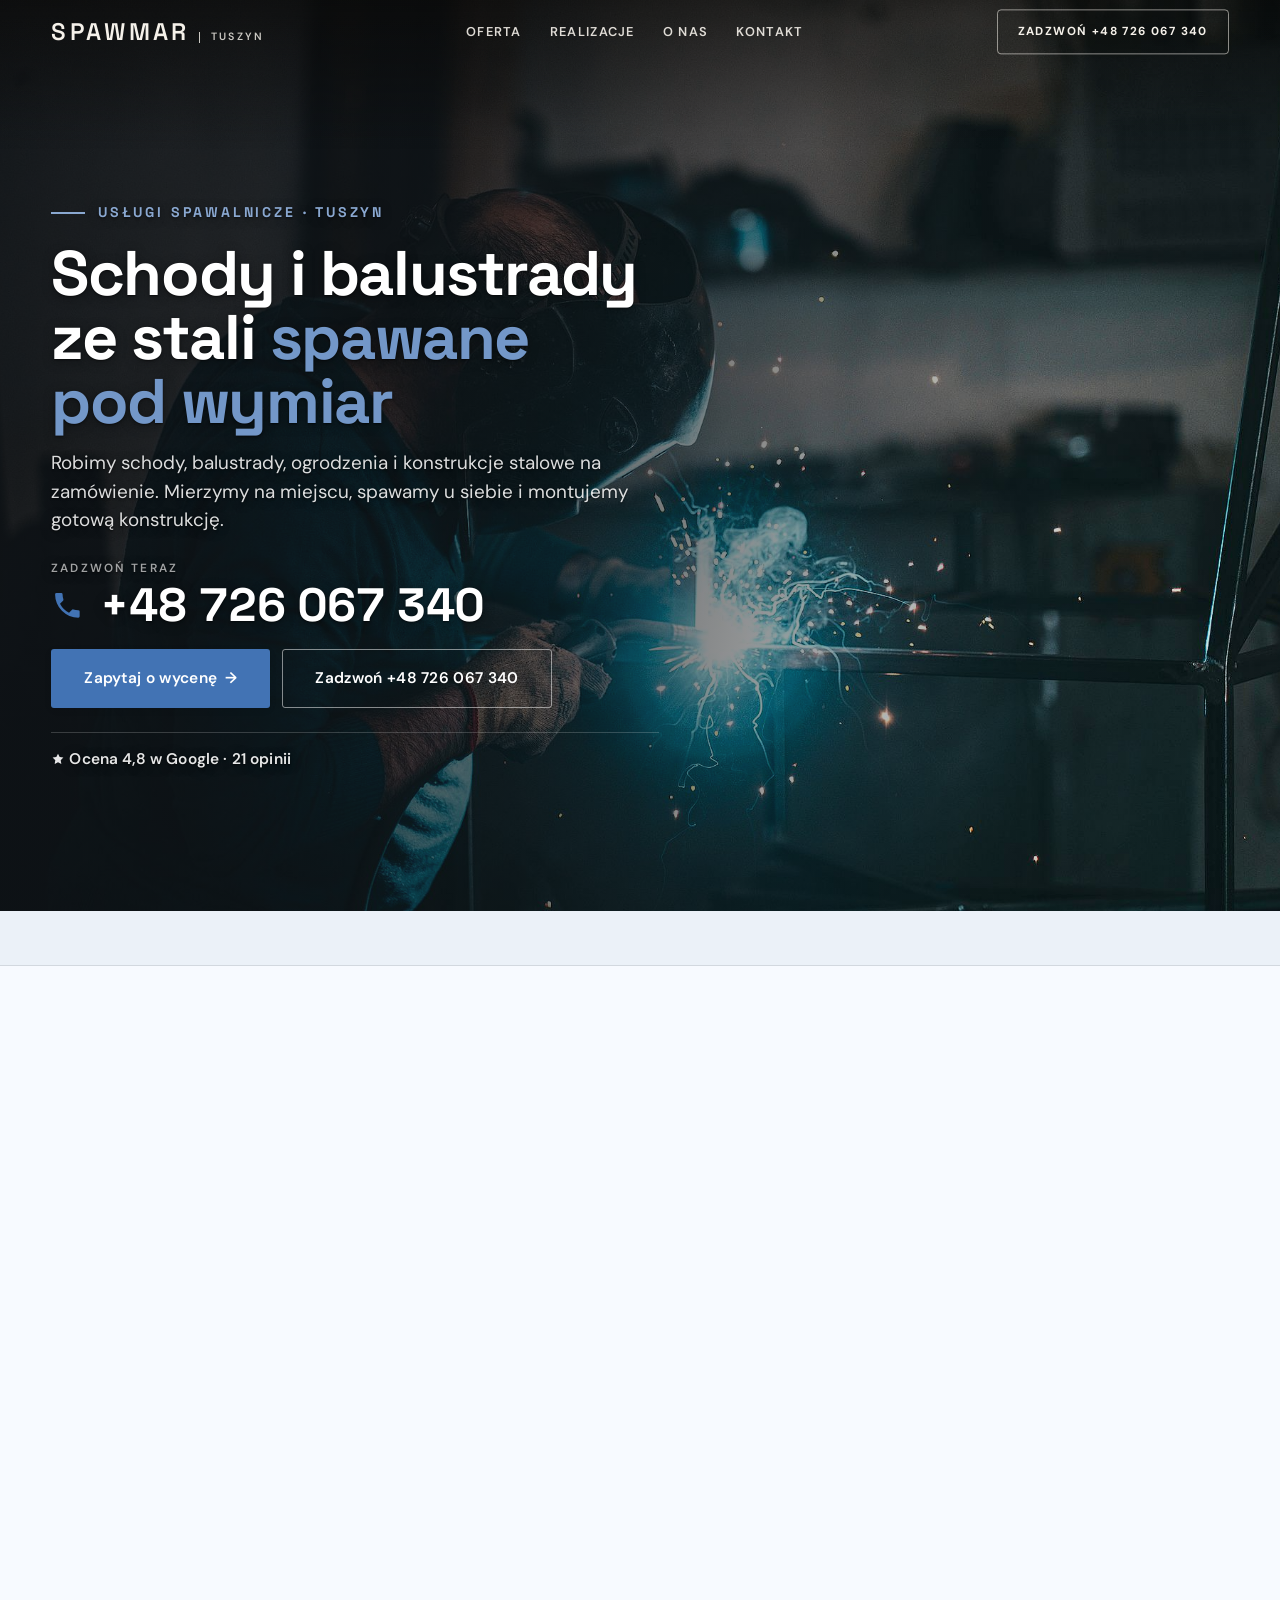
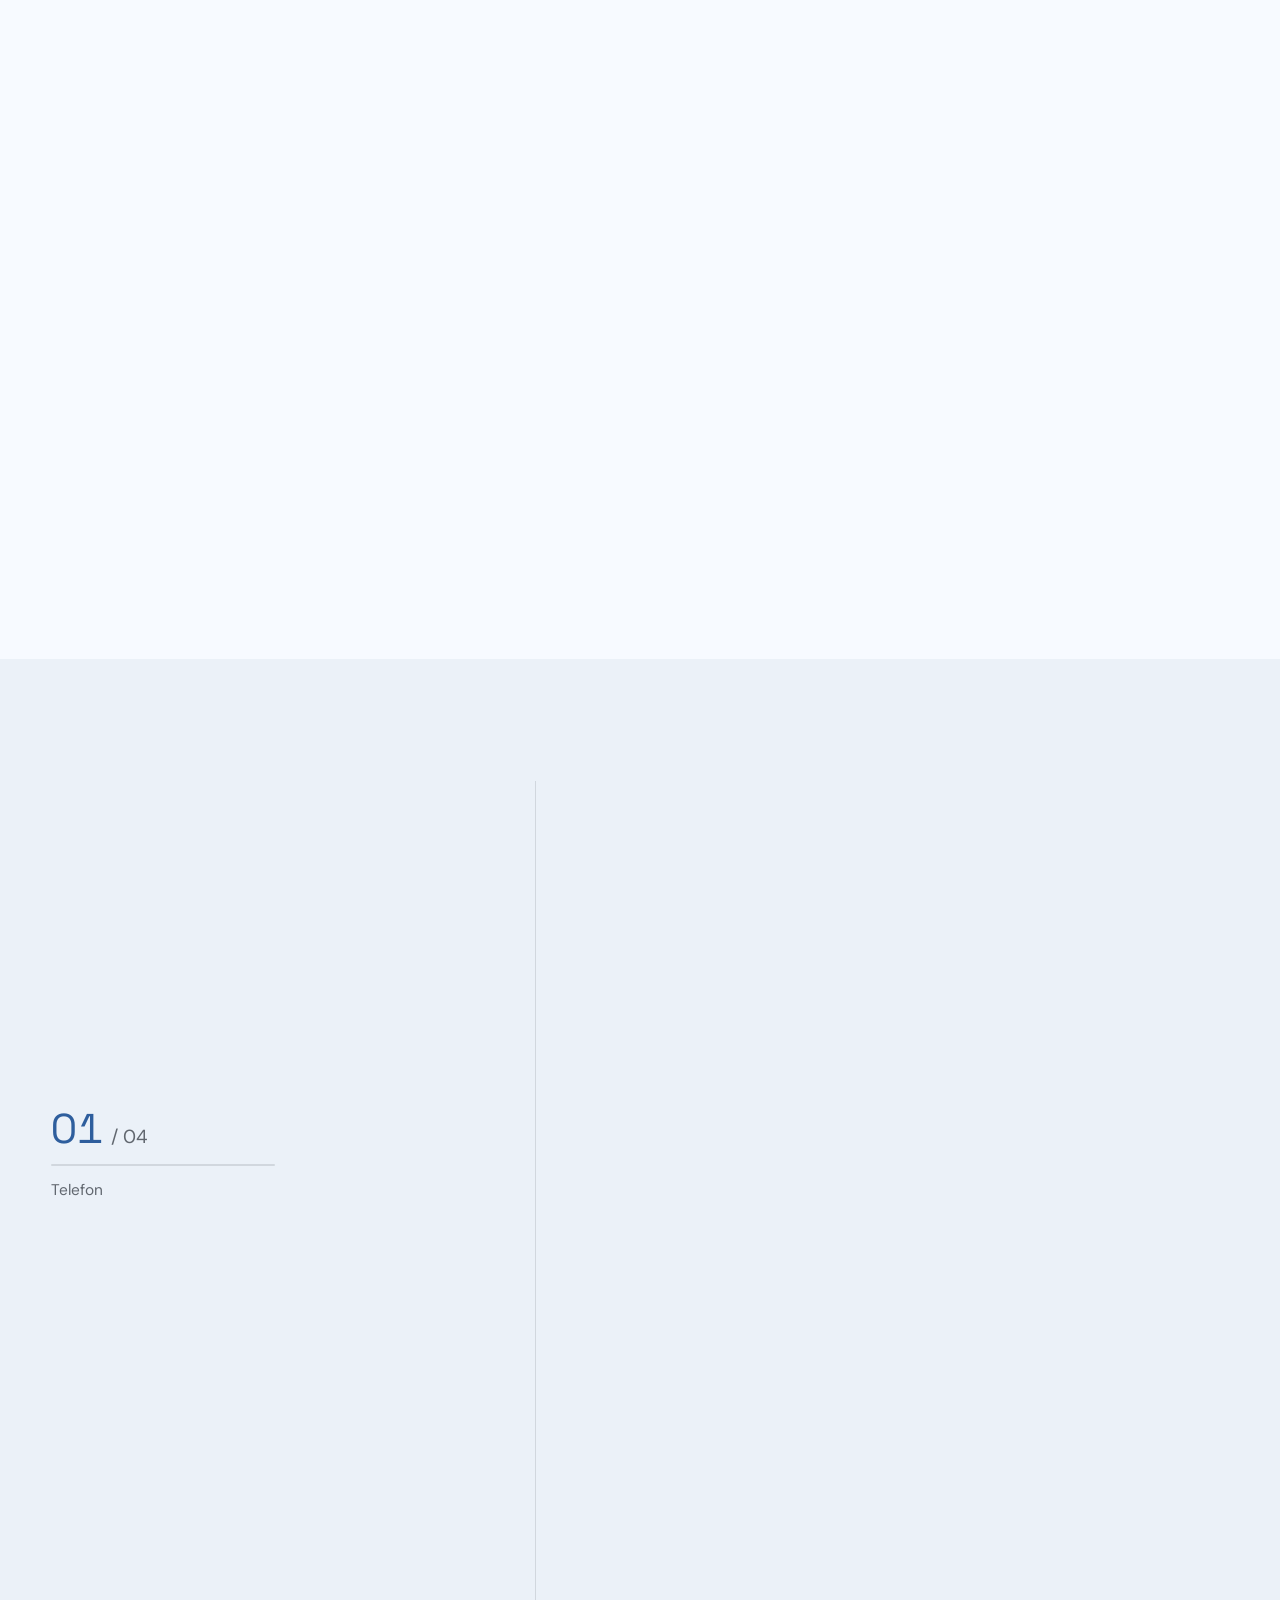
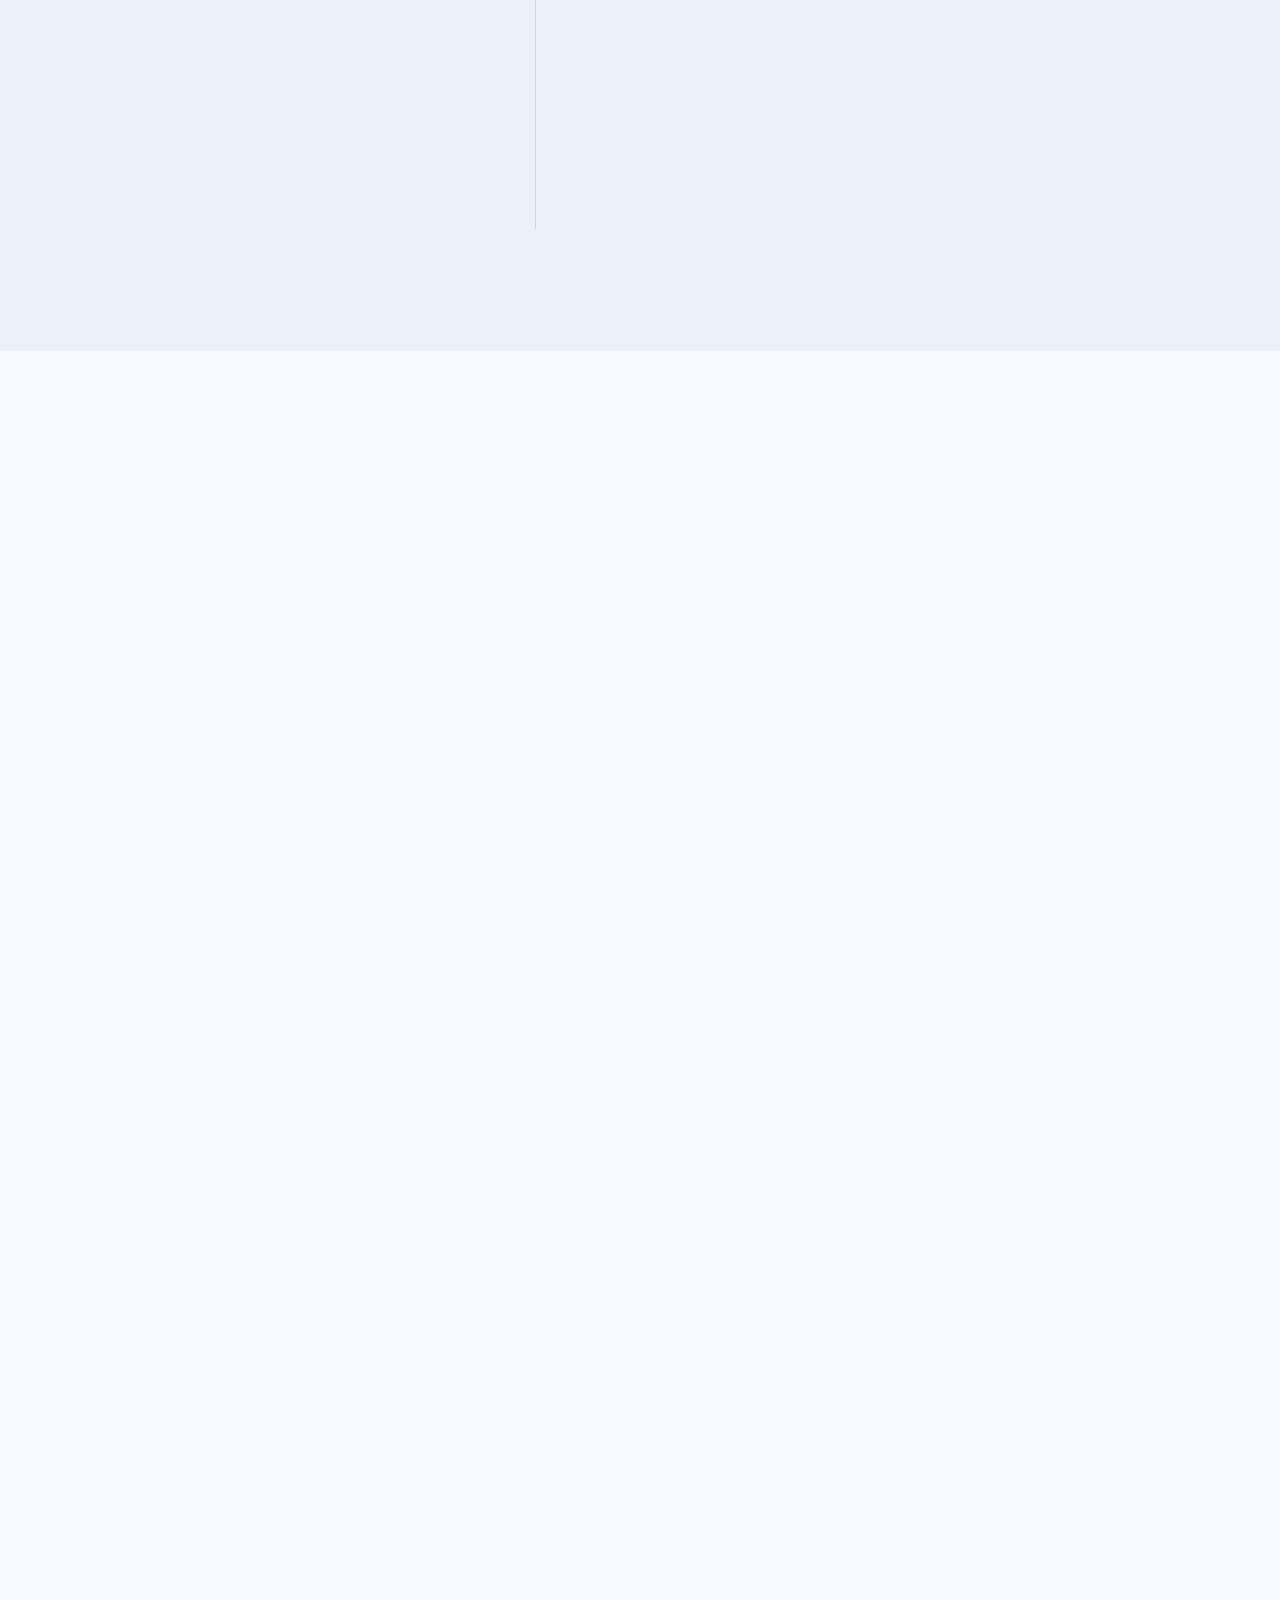
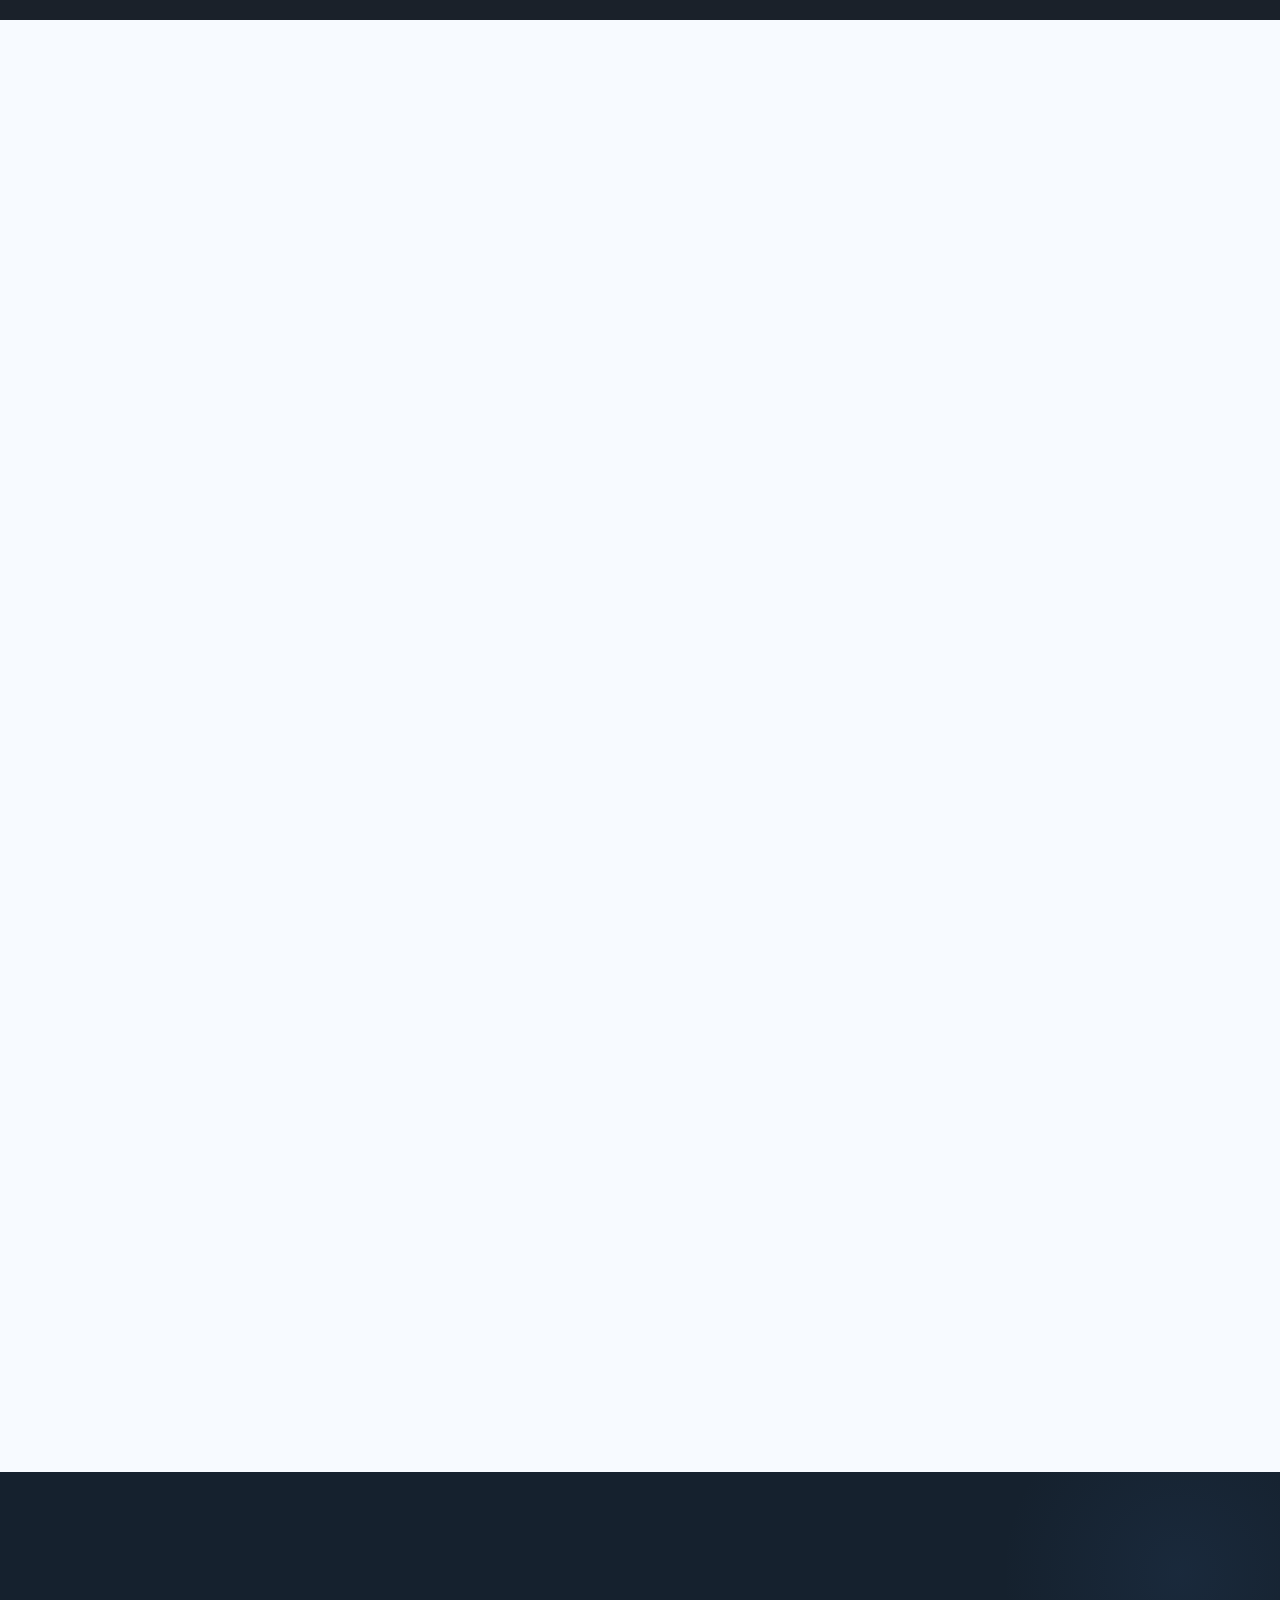
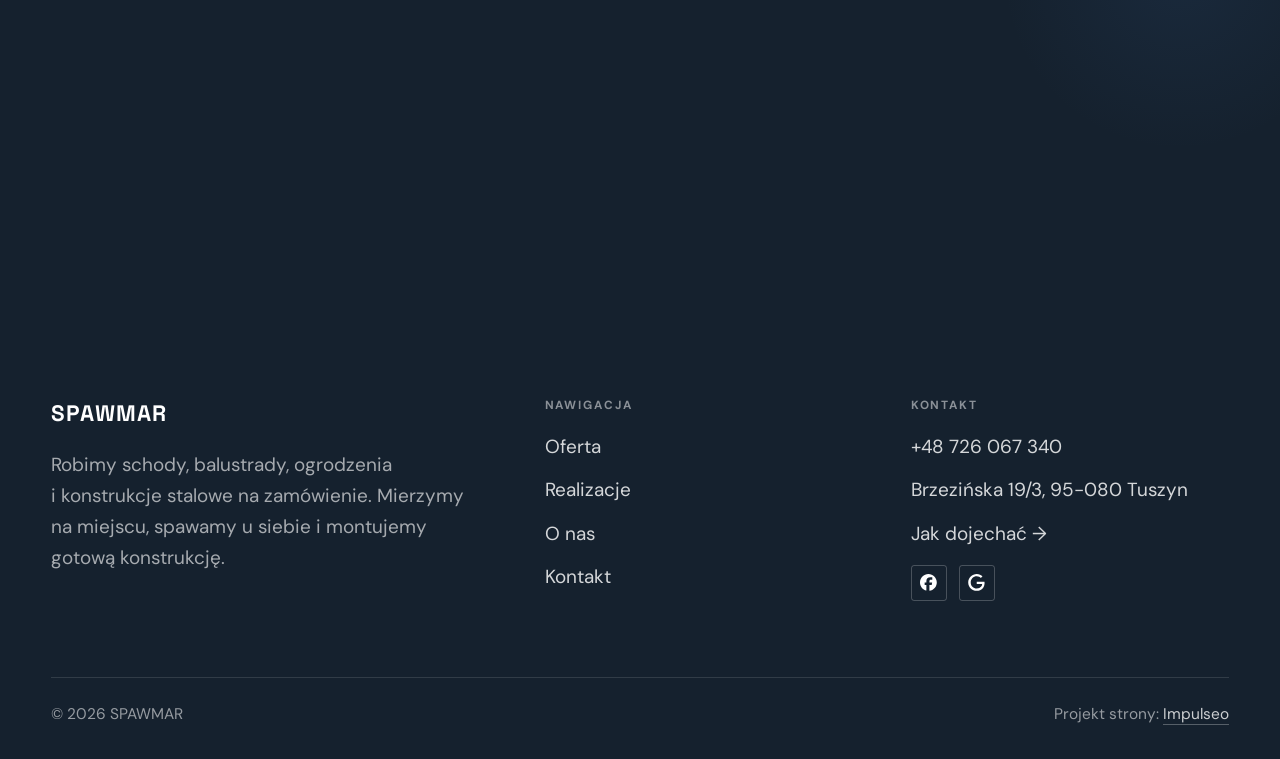
==== index.html @ 9fb678af "Strona demo: spawmar" ====
<!DOCTYPE html>
<html lang="pl">
<head>
<meta charset="UTF-8">
<meta name="viewport" content="width=device-width, initial-scale=1.0">
<title>SPAWMAR - schody, balustrady i konstrukcje stalowe · Tuszyn</title>
<meta name="description" content="SPAWMAR z Tuszyna - schody stalowe, balustrady, ogrodzenia i konstrukcje stalowe na zamówienie. Spawanie i montaż na miejscu. Tuszyn, Łódź i okolice. Tel. 726 067 340.">
<link rel="canonical" href="https://kris20032.github.io/spawmar/">
<meta name="robots" content="noindex, nofollow">
<meta property="og:type" content="website">
<meta property="og:locale" content="pl_PL">
<meta property="og:site_name" content="SPAWMAR">
<meta property="og:title" content="SPAWMAR - schody, balustrady i konstrukcje stalowe · Tuszyn">
<meta property="og:description" content="SPAWMAR z Tuszyna - schody stalowe, balustrady, ogrodzenia i konstrukcje stalowe na zamówienie. Spawanie i montaż na miejscu. Tuszyn, Łódź i okolice. Tel. 726 067 340.">
<meta property="og:url" content="https://kris20032.github.io/spawmar/">
<meta property="og:image" content="https://kris20032.github.io/spawmar/img/og.jpg">
<meta property="og:image:width" content="1200">
<meta property="og:image:height" content="630">
<meta name="twitter:card" content="summary_large_image">
<script type="application/ld+json">{"@context": "https://schema.org", "@type": "LocalBusiness", "name": "SPAWMAR", "url": "https://kris20032.github.io/spawmar/", "telephone": "+48726067340", "image": "https://kris20032.github.io/spawmar/img/og.jpg", "areaServed": "Tuszyn", "sameAs": ["https://www.facebook.com/people/Spaw-Mar-Us%C5%82ugi-Spawalnicze/100063232239113/", "https://www.google.com/maps/place/SPAWMAR/@51.604992,19.5469026,17z/data=!4m6!3m5!1s0x471a2f89c10e8bd5:0x4c7c3c91ca6a2bdf!8m2!3d51.604992!4d19.5469026"]}</script>
<link rel="preconnect" href="https://fonts.googleapis.com">
<link rel="preconnect" href="https://fonts.gstatic.com" crossorigin>
<link href="https://fonts.googleapis.com/css2?family=Space+Grotesk:wght@500;600;700&family=DM+Sans:opsz,wght@9..40,400;9..40,500;9..40,600&display=swap" rel="stylesheet">
<link rel="stylesheet" href="assets/styles.css?v=666e4ab4">
</head>
<body>

<header class="nav">
  <div class="wrap nav-inner">
    <a class="brand" href="index.html"><span class="name">SPAWMAR</span><span class="sub">Tuszyn</span></a>
    <nav class="nav-links">
      <a href="oferta.html">Oferta</a>
      <a href="realizacje.html">Realizacje</a>
      <a href="o-nas.html">O nas</a>
      <a href="kontakt.html">Kontakt</a>
      <a href="tel:+48726067340" class="btn btn-accent">Zadzwoń +48 726 067 340</a>
    </nav>
    <button class="nav-toggle" aria-label="Menu"><span></span><span></span><span></span></button>
  </div>
</header>

<main>
<section class="hero-fach">
  <img class="hf-photo" src="img/hero.jpg" fetchpriority="high" alt="SPAWMAR" width="1920" height="1280">
  <div class="hf-panel">
    <div class="hf-inner">
      <span class="hf-kicker">Usługi spawalnicze · Tuszyn</span>
      <h1 class="hf-title">Schody i balustrady ze stali <em>spawane pod wymiar</em></h1>
      <p class="hf-lead">Robimy schody, balustrady, ogrodzenia i konstrukcje stalowe na zamówienie. Mierzymy na miejscu, spawamy u siebie i montujemy gotową konstrukcję.</p>
      <a class="hf-phone" href="tel:+48726067340"><span class="hf-phone-lab">Zadzwoń teraz</span><span class="hf-phone-num"><svg class="ico-tel" width="16" height="16" viewBox="0 0 24 24" fill="none" aria-hidden="true"><path d="M6.6 10.8a15.5 15.5 0 0 0 6.6 6.6l2.2-2.2a1 1 0 0 1 1-.24 11.4 11.4 0 0 0 3.6.58 1 1 0 0 1 1 1V20a1 1 0 0 1-1 1A17 17 0 0 1 3 4a1 1 0 0 1 1-1h3.5a1 1 0 0 1 1 1c0 1.25.2 2.46.58 3.6a1 1 0 0 1-.25 1l-2.23 2.2Z" fill="currentColor"/></svg> +48 726 067 340</span></a>
      <div class="hf-actions">
        <a href="kontakt.html" class="btn btn-accent">Zapytaj o wycenę <span class="arr">→</span></a>
        <a href="tel:+48726067340" class="btn btn-ghost hf-ghost">Zadzwoń +48 726 067 340</a>
      </div>
      <div class="hf-trust"><svg class="ico-star" width="14" height="14" viewBox="0 0 24 24" style="vertical-align:-2px" aria-hidden="true"><path d="M12 2.8l2.85 5.8 6.4.93-4.63 4.5 1.1 6.37L12 17.4l-5.72 3 1.1-6.37-4.63-4.5 6.4-.93L12 2.8Z" fill="currentColor"/></svg> Ocena 4,8 w Google · 21 opinii</div>
    </div>
  </div>
</section>
<section class="fach-promise">
  <div class="wrap">
    <ul class="fp-row reveal"><li>Pomiar na miejscu</li><li>Spawanie pod wymiar</li><li>Montaż konstrukcji</li></ul>
  </div>
</section>
<section class="objawy">
  <div class="wrap">
    <div class="head reveal">
      <span class="eyebrow">Z czym do nas dzwonicie</span>
      <h2>Najczęściej pytacie o</h2>
      <p>Opisz, czego potrzebujesz, i podaj poglądowe wymiary. Na tej podstawie powiemy, jak to zrobić i ile może kosztować.</p>
    </div>
    <div class="obj-grid">
      <a class="obj-tile reveal" href="kontakt.html"><span class="ot-row"><span class="ot-name">Schody na stalowej konstrukcji</span><span class="ot-arr" aria-hidden="true">→</span></span></a>
      <a class="obj-tile reveal" href="kontakt.html"><span class="ot-row"><span class="ot-name">Balustrada na schody lub antresolę</span><span class="ot-arr" aria-hidden="true">→</span></span></a>
      <a class="obj-tile reveal" href="kontakt.html"><span class="ot-row"><span class="ot-name">Balustrada na balkon albo taras</span><span class="ot-arr" aria-hidden="true">→</span></span></a>
      <a class="obj-tile reveal" href="kontakt.html"><span class="ot-row"><span class="ot-name">Ogrodzenie, brama lub furtka</span><span class="ot-arr" aria-hidden="true">→</span></span></a>
      <a class="obj-tile reveal" href="kontakt.html"><span class="ot-row"><span class="ot-name">Konstrukcja stalowa na zamówienie</span><span class="ot-arr" aria-hidden="true">→</span></span></a>
    </div>
  </div>
</section>
<section class="gateways-band">
  <div class="wrap">
    <div class="gateways">
      <a href="oferta.html" class="gateway reveal"><img src="img/g1.jpg" alt="Schody stalowe" loading="lazy" width="1562" height="1028" decoding="async"><span class="g-ttl">Schody stalowe</span></a>
      <a href="oferta.html" class="gateway reveal"><img src="img/g2.jpg" alt="Balustrady" loading="lazy" width="1868" height="1222" decoding="async"><span class="g-ttl">Balustrady</span></a>
      <a href="oferta.html" class="gateway reveal"><img src="img/g3.jpg" alt="Ogrodzenia i bramy" loading="lazy" width="1600" height="1066" decoding="async"><span class="g-ttl">Ogrodzenia i bramy</span></a>
    </div>
  </div>
</section>
<section class="proces proces-os fachowcy">
  <div class="wrap proc-grid">
    <div class="proc-side">
      <div class="head reveal">
        <span class="eyebrow">Jak pracujemy</span>
        <h2>Wiesz, na czym stoisz - na każdym etapie</h2>
        <p>Od pierwszego telefonu do montażu - krok po kroku.</p>
      </div>
      <div class="proc-count" aria-hidden="true"><span class="pc-cur">01</span><span class="pc-all">/ 04</span></div>
      <div class="proc-bar" aria-hidden="true"><i></i></div>
      <p class="proc-now" aria-hidden="true">Telefon</p>
    </div>
    <ol class="proces-line">
      <li class="reveal"><span class="pno">01</span><h3>Telefon</h3><p>Dzwonisz i mówisz, czego potrzebujesz: schody, balustrada, ogrodzenie albo konstrukcja.</p></li>
      <li class="reveal"><span class="pno">02</span><h3>Pomiar</h3><p>Przyjeżdżamy i mierzymy na miejscu, żeby wszystko pasowało co do centymetra.</p></li>
      <li class="reveal"><span class="pno">03</span><h3>Wykonanie</h3><p>Tniemy i spawamy konstrukcję u siebie.</p></li>
      <li class="reveal"><span class="pno">04</span><h3>Montaż</h3><p>Przywozimy gotowy element i montujemy go u Ciebie.</p></li>
    </ol>
  </div>
</section>
<section>
  <div class="wrap">
    <div class="head reveal">
      <span class="eyebrow">Realizacje</span>
      <h2>Schody, balustrady, konstrukcje</h2>
      <p>Tak wyglądają rzeczy, które robimy: od schodów i balustrad po ogrodzenia i konstrukcje stalowe.</p>
    </div>
    <div class="gallery">
      <div class="tile t-two3 reveal"><img src="img/g4.jpg" alt="SPAWMAR" loading="lazy" width="1600" height="1068" decoding="async"></div>
      <div class="tile t-third reveal"><img src="img/g5.jpg" alt="SPAWMAR" loading="lazy" width="1920" height="1920" decoding="async"></div>
      <div class="tile t-third reveal"><img src="img/g6.jpg" alt="SPAWMAR" loading="lazy" width="1600" height="1068" decoding="async"></div>
      <div class="tile t-third reveal"><img src="img/g7.jpg" alt="SPAWMAR" loading="lazy" width="1600" height="1066" decoding="async"></div>
      <div class="tile t-third reveal"><img src="img/g8.jpg" alt="SPAWMAR" loading="lazy" width="1920" height="2880" decoding="async"></div>
    </div>
    <div style="margin-top:var(--space-7)" class="reveal"><a href="realizacje.html" class="btn btn-accent">Pełna galeria <span class="arr">→</span></a></div>
  </div>
</section>
<section class="fach-uslugi">
  <div class="wrap">
    <div class="head reveal">
      <span class="eyebrow">Co robimy</span>
      <h2>Stal na zamówienie, od schodów po ogrodzenie</h2>
      <p>Najczęstsze zlecenia. Przy każdym piszemy, co wchodzi w zakres.</p>
    </div>
    <ul class="fu-list">
      <li class="fu-row reveal"><div class="fu-name">Schody stalowe</div><div class="fu-desc">Schody wewnętrzne i zewnętrzne na stalowej konstrukcji, proste i zabiegowe, także pod drewniane stopnie.</div><a class="fu-cta" href="kontakt.html">Wycena <span class="arr">→</span></a></li>
      <li class="fu-row reveal"><div class="fu-name">Balustrady</div><div class="fu-desc">Balustrady na schody, antresole, balkony i tarasy. Proste, nowoczesne wzory albo własny pomysł klienta.</div><a class="fu-cta" href="kontakt.html">Wycena <span class="arr">→</span></a></li>
      <li class="fu-row reveal"><div class="fu-name">Ogrodzenia i bramy</div><div class="fu-desc">Przęsła, furtki i bramy spawane pod wymiar posesji.</div><a class="fu-cta" href="kontakt.html">Wycena <span class="arr">→</span></a></li>
      <li class="fu-row reveal"><div class="fu-name">Konstrukcje stalowe</div><div class="fu-desc">Konstrukcje na zamówienie: wiaty, zadaszenia, ramy i elementy nośne.</div><a class="fu-cta" href="kontakt.html">Wycena <span class="arr">→</span></a></li>
      <li class="fu-row reveal"><div class="fu-name">Montaż konstrukcji</div><div class="fu-desc">Gotową konstrukcję przywozimy i montujemy na miejscu.</div><a class="fu-cta" href="kontakt.html">Wycena <span class="arr">→</span></a></li>
      <li class="fu-row reveal"><div class="fu-name">Usługi spawalnicze</div><div class="fu-desc">Spawanie i drobne prace ślusarskie na zlecenie, także naprawy.</div><a class="fu-cta" href="kontakt.html">Wycena <span class="arr">→</span></a></li>
    </ul>
    <div style="margin-top:var(--space-7)" class="reveal"><a href="oferta.html" class="btn btn-ghost">Pełna oferta <span class="arr">→</span></a></div>
  </div>
</section>
<section class="stopklatka" aria-hidden="true">
  <div class="stk-bg" style="background-image:url(img/g13.jpg)"></div>
</section>
<section class="opinie op-fallback">
  <div class="wrap">
    <div class="head center reveal">
      <span class="eyebrow">Opinie</span>
      <h2>Co mówią klienci</h2>
      <p>Opinie klientów znajdziesz w naszej wizytówce Google.</p>
    </div>
  </div>
</section>
<section class="obszar">
  <div class="wrap">
    <div class="head center reveal">
      <span class="eyebrow">Obszar działania</span>
      <h2>Dojeżdżamy do Ciebie</h2>
    </div>
    <p class="obszar-txt reveal" style="text-align:center;max-width:60ch;margin:0 auto 1.4rem">Pracujemy w Tuszynie, Łodzi i okolicznych miejscowościach.</p>
    <ul class="obszar-list reveal"><li class="is-home">Tuszyn</li><li>+ okolice</li></ul>
    <div class="obszar-mapa reveal" style="margin-top:var(--space-7)">
      <iframe title="Obszar działania - Tuszyn i okolice" src="https://maps.google.com/maps?q=51.604992%2C19.5469026&amp;z=11&amp;output=embed" loading="lazy" referrerpolicy="no-referrer-when-downgrade" style="width:100%;height:clamp(280px,38vh,420px);border:0;display:block;border-radius:var(--r-md)"></iframe>
    </div>
  </div>
</section>
<section class="cta">
  <div class="wrap">
    <div class="reveal">
      <span class="eyebrow">Współpraca</span>
      <h2>Potrzebujesz schodów albo balustrady?</h2>
      <p>Zadzwoń i opisz, co trzeba zrobić. Przyjedziemy na pomiar i przygotujemy wycenę.</p>
    </div>
    <div class="cta-actions reveal">
      <a href="kontakt.html" class="btn btn-light">Zapytaj o wycenę <span class="arr">→</span></a>
      <a href="tel:+48726067340" class="btn btn-ghost btn-ghost-cta">+48 726 067 340</a>
    </div>
  </div>
</section>
</main>

<footer>
  <div class="wrap">
    <div class="foot-grid">
      <div class="foot-brand">
        <div class="name">SPAWMAR</div>
        <p>Robimy schody, balustrady, ogrodzenia i konstrukcje stalowe na zamówienie. Mierzymy na miejscu, spawamy u siebie i montujemy gotową konstrukcję.</p>
      </div>
      <div class="foot-col">
        <h4>Nawigacja</h4>
        <a href="oferta.html">Oferta</a>
        <a href="realizacje.html">Realizacje</a>
        <a href="o-nas.html">O nas</a>
        <a href="kontakt.html">Kontakt</a>
      </div>
      <div class="foot-col">
        <h4>Kontakt</h4>
        <a href="tel:+48726067340">+48 726 067 340</a>
        <p>Brzezińska 19/3, 95-080 Tuszyn</p>
        <a href="https://www.google.com/maps/place/SPAWMAR/@51.604992,19.5469026,17z/data=!4m6!3m5!1s0x471a2f89c10e8bd5:0x4c7c3c91ca6a2bdf!8m2!3d51.604992!4d19.5469026" target="_blank" rel="noopener">Jak dojechać →</a>
      <div class="foot-soc">
        <a class="soc" href="https://www.facebook.com/people/Spaw-Mar-Us%C5%82ugi-Spawalnicze/100063232239113/" target="_blank" rel="noopener" aria-label="Facebook - SPAWMAR"><svg viewBox="0 0 24 24" aria-hidden="true" focusable="false"><path d="M9.101 23.691v-7.98H6.627v-3.667h2.474v-1.58c0-4.085 1.848-5.978 5.858-5.978.401 0 .955.042 1.468.103a8.68 8.68 0 0 1 1.141.195v3.325a8.623 8.623 0 0 0-.653-.036 26.805 26.805 0 0 0-.733-.009c-.707 0-1.259.096-1.675.309a1.686 1.686 0 0 0-.679.622c-.258.42-.374.995-.374 1.752v1.297h3.919l-.386 2.103-.287 1.564h-3.246v8.245C19.396 23.238 24 18.179 24 12.044c0-6.627-5.373-12-12-12s-12 5.373-12 12c0 5.628 3.874 10.35 9.101 11.647Z" fill="currentColor"/></svg></a>
        <a class="soc" href="https://www.google.com/maps/place/SPAWMAR/@51.604992,19.5469026,17z/data=!4m6!3m5!1s0x471a2f89c10e8bd5:0x4c7c3c91ca6a2bdf!8m2!3d51.604992!4d19.5469026" target="_blank" rel="noopener" aria-label="Google - SPAWMAR"><svg viewBox="0 0 24 24" aria-hidden="true" focusable="false"><path d="M12.48 10.92v3.28h7.84c-.24 1.84-.853 3.187-1.787 4.133-1.147 1.147-2.933 2.4-6.053 2.4-4.827 0-8.6-3.893-8.6-8.72s3.773-8.72 8.6-8.72c2.6 0 4.507 1.027 5.907 2.347l2.307-2.307C18.747 1.44 16.133 0 12.48 0 5.867 0 .307 5.387.307 12s5.56 12 12.173 12c3.573 0 6.267-1.173 8.373-3.36 2.16-2.16 2.84-5.213 2.84-7.667 0-.76-.053-1.467-.173-2.053H12.48z" fill="currentColor"/></svg></a>
      </div>
      </div>
    </div>
    <div class="foot-bot">
      <span>© 2026 SPAWMAR</span>
      <span>Projekt strony: <a class="foot-credit" href="https://impulseo.pl" target="_blank" rel="noopener">Impulseo</a></span>
    </div>
  </div>
</footer>
<div class="sticky-call"><a class="sc-call" href="tel:+48726067340"><svg class="ico-tel" width="16" height="16" viewBox="0 0 24 24" fill="none" aria-hidden="true"><path d="M6.6 10.8a15.5 15.5 0 0 0 6.6 6.6l2.2-2.2a1 1 0 0 1 1-.24 11.4 11.4 0 0 0 3.6.58 1 1 0 0 1 1 1V20a1 1 0 0 1-1 1A17 17 0 0 1 3 4a1 1 0 0 1 1-1h3.5a1 1 0 0 1 1 1c0 1.25.2 2.46.58 3.6a1 1 0 0 1-.25 1l-2.23 2.2Z" fill="currentColor"/></svg> Zadzwoń</a><a class="sc-quote" href="kontakt.html">Zapytaj o wycenę</a></div>
<div class="demo-wazne" data-do="2026-11-12" data-cykl="3" hidden><svg class="dw-ico" width="13" height="13" viewBox="0 0 24 24" fill="none" aria-hidden="true"><circle cx="12" cy="12" r="8.6" stroke="currentColor" stroke-width="1.8"/><path d="M12 7.2V12l3.3 2" stroke="currentColor" stroke-width="1.8" stroke-linecap="round"/></svg><span class="dw-txt"></span></div>

<script src="assets/main.js"></script>
</body>
</html>
---- assets/styles.css ----
/* ============================================================
   STOLBASZ — premium, architektoniczny B2B fit-out
   Jasna paleta, zero brązu. System wg premium-web-craft.
   Projekt strony: Impulseo (impulseo.pl)
   ============================================================ */

:root{
  /* PALETA — jasna, architektoniczna, chłodna */
  --paper:#F4F6F8;          /* główne tło */
  --paper-2:#E7EBEF;        /* sekcje alternatywne (chłodny jasny szary) */
  --paper-3:#E7EBEF;        /* delikatne wypełnienia */
  --ink:#15212E;            /* tekst główny — chłodny grafit */
  --ink-soft:#243443;       /* nagłówki drugorzędne */
  --muted:#6B7785;          /* tekst poboczny */
  --line:rgba(21,33,46,.12);/* hairline */
  --accent:#E8A317;         /* stonowany petrol-slate — jedyny akcent */
  --accent-d:#C9870C;
  --accent-soft:rgba(232,163,23,.10);
  --dark:#15212E;           /* sekcje ciemne (stopka/CTA) */

  /* HOVER ZDJĘĆ — JEDEN standard dla całego silnika (decyzja K. 04.08.2026, artefakt z wariantami).
     AKTUALNE (K.+Szymon 09.08.2026, wybór z artefaktu 6 wariantów): zoom 1.05 przy 1.4s -
     przy tak długim czasie mocniejszy kadr NIE skacze, tylko „oddycha". Poprzedni standard
     (1.02 / .55s z 04.08) odbierany jako dynamiczny i szybki.
     Spoczynek lekko przygaszony, ale TYLKO tam, gdzie jest mysz (@media hover:hover) —
     na telefonie zdjęcia zostają w pełnej jasności. */
  --img-zoom:1.05;                   /* K.+Szymon 09.08: wariant F z artefaktu porównawczego */
  --img-rest:brightness(.95) saturate(.99);
  --img-hot:brightness(1.06) saturate(1.05);
  --img-dur:1.4s;                    /* K.+Szymon 09.08 (wariant F): powoli = elegancko */
  --img-ease:cubic-bezier(.16,.84,.44,1);  /* miękki ogon, efekt „oddychania" */

  /* ODSTĘPY — skala 4/8 */
  --space-1:4px; --space-2:8px; --space-3:12px; --space-4:16px; --space-5:24px;
  --space-6:32px; --space-7:48px; --space-8:64px; --space-9:96px; --space-10:128px;

  /* TYPOGRAFIA — fluid clamp() (skala podbita 16.07.2026: większe, czytelniejsze litery — uwaga Adama) */
  --text-sm:clamp(.9rem,.87rem + .12vw,1rem);
  --text-base:clamp(1.08rem,1.04rem + .18vw,1.2rem);
  --text-lg:clamp(1.24rem,1.15rem + .34vw,1.44rem);
  --text-h3:clamp(1.34rem,1.22rem + .55vw,1.66rem);
  --text-h2:clamp(2.1rem,1.66rem + 2.1vw,3.1rem);
  --text-h1:clamp(2.9rem,2.1rem + 4vw,5.1rem);

  /* PROMIENIE — architektoniczne, raczej ostre */
  --r-sm:3px; --r-md:6px; --r-lg:10px;

  /* RUCH */
  --ease:cubic-bezier(.25,.46,.45,.94); --dur:.24s;

  /* CIENIE — miękkie, warstwowe */
  --sh-sm:0 1px 2px rgba(16,24,32,.04), 0 2px 8px rgba(16,24,32,.05);
  --sh-md:0 2px 6px rgba(16,24,32,.05), 0 12px 28px -8px rgba(16,24,32,.12);
  --sh-lg:0 6px 14px rgba(16,24,32,.07), 0 26px 56px -18px rgba(16,24,32,.22);

  --hairline:1px solid var(--line);

  --font-display:'Space Grotesk','Inter',sans-serif;
  --font-body:'DM Sans','Inter',sans-serif;
}

*{box-sizing:border-box;margin:0;padding:0}
html{scroll-behavior:smooth}
body{
  font-family:var(--font-body);
  font-size:var(--text-base);
  line-height:1.65;
  color:var(--ink);
  background:var(--paper);
  -webkit-font-smoothing:antialiased;
  text-rendering:optimizeLegibility;
}
img{max-width:100%;height:auto;display:block}  /* height:auto = width/height z atrybutów trzyma proporcje (TOP#12) */
a{color:inherit;text-decoration:none}

.wrap{width:min(92%,1180px);margin-inline:auto}
section{padding-block:clamp(52px,6.5vw,96px)}

h1,h2,h3{font-family:var(--font-display);font-weight:700;line-height:1.08;letter-spacing:-.02em;color:var(--ink)}
h1{font-size:var(--text-h1);letter-spacing:-.035em}
h2{font-size:var(--text-h2);letter-spacing:-.025em}
h3{font-size:var(--text-h3)}
/* MIARA — długość wiersza. WCAG 2.2 SC 1.4.8: max 80 znaków; Butterick: 45–90.
   68ch daje realnie 72–78 znaków polskiego tekstu, czyli z zapasem pod granicą.
   Wcześniej limit miał TYLKO <p> — <li>, <blockquote> i <dd> nie miały żadnego,
   i to jedyny powód, dla którego 23 bloki na dwóch oddanych stronach jadą po
   83–106 znaków w wierszu (pomiar 07.08.2026, bramka `miara`).
   ⚠️ Listy i definicje ograniczamy TYLKO bez klasy: `ul`/`ol` z klasą to u nas
   układ (siatki kafli, menu), a nie tekst ciągły — tam miarę wyznacza układ. */
/* 60ch, nie 68ch (K. 10.08): po zmianie fontów na węższe kroje (DM Sans i spółka)
   w 68ch mieściło się ~90 znaków - bramka pikselowa słusznie zgłaszała przekroczenie
   granicy 80. Pomiar na żywej przeglądarce: 60ch = 90 znaków, 53ch = ~78 znaków, czyli normę WCAG 1.4.8. */
:root{ --miara:53ch }
p{max-width:min(100%,var(--miara))}
blockquote,
ul:not([class])>li, ol:not([class])>li,
dl:not([class])>dd{max-width:min(100%,var(--miara))}

/* ⚠️ Świadomie BEZ wyjątku `.tile p,.card p,.svc p{max-width:none}`, choć nasuwa się sam:
   te akapity BYŁY już ograniczone (stare `p{max-width:65ch}`), więc „wyjątek" nie odblokowałby
   niczego nowego — tylko ROZLUŹNIŁ stan sprzed zmiany na wszystkich demach naraz.
   `figcaption` żadna z reguł wyżej nie dotyczy, więc też nie potrzebuje zwolnienia. */

/* ŁAMANIE. `balance` wyrównuje długości wierszy w nagłówku, `pretty` pilnuje ostatniego
   wiersza akapitu, żeby nie został w nim jeden wyraz. Obsługiwane od Chrome 117 /
   Safari 17.5; starsze przeglądarki po prostu ignorują tę własność.
   `text-wrap:pretty` nie występowało dotąd ANI RAZ w silniku ani w repo klientów. */
h1,h2,h3,.lead,.lede{text-wrap:balance}
p,li,blockquote,dd{text-wrap:pretty}

.eyebrow{
  font-family:var(--font-body);
  font-size:var(--text-sm);
  font-weight:600;
  letter-spacing:.18em;
  text-transform:uppercase;
  color:var(--accent);
  display:inline-flex;align-items:center;gap:var(--space-3);
}
/* flex:none + margin-top = kreska trzyma się PIERWSZEJ linii. Wcześniej align-items:center
   centrowało ją względem całego bloku i przy zawinięciu (długi kicker typu
   „…WNĘTRZ · LESZNO · OD 2019") druga linia lądowała z brzydkim wcięciem. */
.eyebrow{align-items:flex-start}
.eyebrow>*,.eyebrow{text-wrap:balance}   /* dlugi kicker lamal sie na sierote typu samo „2019" w drugiej linii */
.eyebrow::before{content:"";width:28px;height:1px;background:var(--accent);display:inline-block;flex:none;margin-top:.62em}

.muted{color:var(--muted)}
.lead{font-size:var(--text-lg);line-height:1.55;color:var(--ink-soft);max-width:50ch}

/* ---------- BUTTONS ---------- */
.btn{
  display:inline-flex;align-items:center;gap:var(--space-2);
  font-weight:600;font-size:var(--text-sm);letter-spacing:.02em;
  padding:var(--space-4) var(--space-6);
  border-radius:var(--r-sm);
  transition:transform var(--dur) var(--ease),box-shadow var(--dur) var(--ease),background var(--dur) var(--ease);
  cursor:pointer;border:1px solid transparent;
}
.btn-accent{background:var(--accent);color:#fff;box-shadow:var(--sh-sm)}
.btn-accent:hover{background:var(--accent-d);transform:translateY(-2px);box-shadow:var(--sh-md)}
.btn-accent:active{transform:translateY(0);box-shadow:var(--sh-sm)}
.btn-ghost{background:transparent;color:var(--ink);border-color:var(--line)}
.btn-ghost:hover{border-color:var(--accent);color:var(--accent);transform:translateY(-2px)}
.btn-light{background:#fff;color:var(--ink);box-shadow:var(--sh-sm)}
.btn-light:hover{transform:translateY(-2px);box-shadow:var(--sh-md)}
.btn .arr{transition:transform var(--dur) var(--ease)}
.btn:hover .arr{transform:translateX(4px)}

/* ---------- NAV ---------- */
.nav{
  position:sticky;top:0;z-index:50;
  background:color-mix(in srgb,var(--paper) 88%,transparent);
  backdrop-filter:saturate(140%) blur(10px);
  border-bottom:var(--hairline);
}
.nav-inner{display:flex;align-items:center;justify-content:space-between;gap:var(--space-5);height:72px}
/* ANTY-NACHODZENIE (K. 05.08.2026): długa nazwa firmy + przycisk z pełnym numerem nie mieściły się w pasku
   i flex ściskał linki PONIŻEJ ich treści - "Kontakt" wchodził na ramkę "Zadzwoń +48 ...". Teraz ustępuje
   nazwa marki (skrót wielokropkiem), a menu i przycisk nigdy się nie kurczą ani nie zachodzą na siebie. */
.brand{display:flex;flex-direction:column;line-height:1;min-width:0;flex:0 1 auto}
.brand .name{font-family:var(--font-display);font-weight:800;font-size:1.35rem;letter-spacing:.04em;white-space:nowrap;overflow:hidden;text-overflow:ellipsis}
.brand .sub{font-size:.62rem;letter-spacing:.34em;text-transform:uppercase;color:var(--muted);margin-top:5px;white-space:nowrap;overflow:hidden;text-overflow:ellipsis}
.nav-links{display:flex;align-items:center;gap:var(--space-6);flex:0 0 auto}
.nav-links a{font-size:var(--text-sm);font-weight:500;color:var(--ink-soft);position:relative;padding-block:4px;white-space:nowrap;transition:color var(--dur) var(--ease)}
.nav-links a::after{content:"";position:absolute;left:0;bottom:0;width:0;height:1.5px;background:var(--accent);transition:width var(--dur) var(--ease)}
.nav-links a:hover,.nav-links a.active{color:var(--ink)}
.nav-links a:hover::after,.nav-links a.active::after{width:100%}
.nav-links .btn{padding:var(--space-2) var(--space-5)}
/* przyciski w nav: właściwy kolor (przebij .nav-links a) + bez podkreślenia */
.nav-links a.btn-accent{color:#fff}
.nav-links a.btn-ghost,.nav-links a.btn-light{color:var(--ink)}
/* CTA w pasku: NIE podkreślenie spod linków menu, ale ten sam przelatujący błysk,
   co na wszystkich innych przyciskach (zgłoszenie K. 13.08.2026 - „na hero jest efekt
   światła przechodzącego przez przycisk, na navbarze go nie ma, a mają być identyczne").
   Reguła `.nav-links a::after` jest silniejsza od `.btn::after`, więc trzeba jej
   geometrię wyzerować i wpisać połysk z nazwy - samo `display:none` gasiło efekt. */
.nav-links a.btn::after{
  display:block;content:"";position:absolute;inset:0;z-index:-1;pointer-events:none;
  width:auto;height:auto;border-radius:inherit;   /* kasuje geometrię podkreślenia (width:0;height:1.5px) */
  background:linear-gradient(100deg,transparent 32%,rgba(255,255,255,.20) 50%,transparent 68%);
  translate:-120% 0}
@media (prefers-reduced-motion:no-preference){
  .nav-links a.btn:hover::after{translate:120% 0;transition:translate .75s var(--mt-ease,cubic-bezier(.16,.84,.44,1))}
}
.nav-toggle{display:none;background:none;border:none;cursor:pointer;flex-direction:column;gap:5px;padding:8px}
.nav-toggle span{width:24px;height:2px;background:var(--ink);transition:var(--dur)}
/* Ciasny zakres MIĘDZY menu mobilnym a pełnym pulpitem: zbijamy odstępy i nazwę marki,
   żeby wszystko zmieściło się naturalnie, zanim w ogóle dojdzie do skracania wielokropkiem. */
@media(max-width:1280px) and (min-width:921px){
  .nav-links{gap:var(--space-4)}
  .nav-links .btn{padding:var(--space-2) var(--space-4)}
  .brand .name{font-size:1.15rem}
}

/* ---------- HERO (split) ---------- */
.hero{position:relative;overflow:hidden;border-bottom:var(--hairline)}
.hero-grid{display:grid;grid-template-columns:1.05fr .95fr;gap:clamp(24px,4vw,60px);align-items:center;
  padding-block:clamp(36px,4.5vw,64px)}
.hero-copy .eyebrow{margin-bottom:var(--space-5)}
.hero-copy h1{margin-bottom:var(--space-5)}
.hero-copy .lead{margin-bottom:var(--space-7)}
.hero-actions{display:flex;flex-wrap:wrap;gap:var(--space-4)}
.hero-art{position:relative;aspect-ratio:4/3;border-radius:var(--r-lg);overflow:hidden;box-shadow:var(--sh-lg)}
.hero-art img{width:100%;height:100%;object-fit:cover}
.hero-art::after{content:"";position:absolute;inset:0;background:linear-gradient(180deg,transparent 55%,rgba(18,24,28,.28))}
.hero-badge{position:absolute;left:var(--space-5);bottom:var(--space-5);z-index:2;
  background:rgba(252,252,251,.94);backdrop-filter:blur(4px);
  border-radius:var(--r-md);padding:var(--space-4) var(--space-5);box-shadow:var(--sh-md);max-width:78%}
.hero-badge strong{display:block;font-family:var(--font-display);font-size:1rem;letter-spacing:-.01em}
.hero-badge span{font-size:var(--text-sm);color:var(--muted)}

/* ---------- HERO duży / kinowy (strona główna) ---------- */
.hero-cine{position:relative;min-height:clamp(560px,82vh,840px);min-height:clamp(560px,82svh,840px);display:flex;align-items:center;overflow:hidden;border-bottom:var(--hairline)}
.hero-cine>img{position:absolute;inset:0;width:100%;height:100%;object-fit:cover;z-index:0}
.hero-cine::after{content:"";position:absolute;inset:0;z-index:1;
  background:linear-gradient(95deg,rgba(13,18,23,.86) 0%,rgba(13,18,23,.64) 32%,rgba(13,18,23,.24) 62%,rgba(13,18,23,.04) 100%)}
.hero-cine .wrap{position:relative;z-index:2;padding-block:var(--space-8)}
.hero-cine .hero-copy{max-width:660px}
.hero-cine .eyebrow{color:#fff;margin-bottom:var(--space-5)}
.hero-cine .eyebrow::before{background:#fff}
.hero-cine h1{color:#fff;margin-bottom:var(--space-5);font-size:clamp(2.9rem,2rem + 4.4vw,5.2rem);text-wrap:balance}
.hero-cine .lead{color:rgba(255,255,255,.92);max-width:48ch;margin-bottom:var(--space-7)}
.hero-cine .hero-actions{display:flex;flex-wrap:wrap;gap:var(--space-4)}
/* NISKIE OKNO (laptop z dokiem i paskami przeglądarki ma ~700-780 px wysokości widoku):
   H1 do 5.2rem + długi lead nie mieściły się i przyciski wypadały POD krawędź ekranu -
   klient widział stronę bez ani jednego CTA. Skalujemy w dół, zamiast przycinać treść. */
@media(min-width:821px) and (max-height:820px){
  .hero-cine{min-height:clamp(520px,94svh,780px)}
  .hero-cine .wrap{padding-block:var(--space-6)}
  .hero-cine h1{font-size:clamp(2.2rem,1.5rem + 2.6vw,3.6rem);margin-bottom:var(--space-4)}
  .hero-cine .eyebrow{margin-bottom:var(--space-4)}
  .hero-cine .lead{margin-bottom:var(--space-5);max-width:44ch}
}
@media(max-width:680px){
  .hero-cine{min-height:clamp(520px,76vh,640px);min-height:clamp(520px,76svh,640px);align-items:flex-end}
  .hero-cine::after{background:linear-gradient(0deg,rgba(13,18,23,.9) 6%,rgba(13,18,23,.45) 55%,rgba(13,18,23,.25) 100%)}
  .hero-cine .wrap{padding-bottom:var(--space-9)}
  /* TELEFON (~90% oglądających): lead potrafił zająć 8 linii i zepchnąć CTA poza pierwszy ekran.
     Zwężamy interlinię i skalę - treści nie ucinamy, bo to ona sprzedaje. */
  .hero-cine .lead{font-size:.98rem;line-height:1.5;margin-bottom:var(--space-5)}
  .hero-cine .eyebrow{font-size:.72rem;letter-spacing:.13em;margin-bottom:var(--space-4)}
  .hero-cine .eyebrow::before{width:20px}
  .hero-cine h1{margin-bottom:var(--space-4)}
}

/* full-bleed hero variant (podstrony) */
.pagehead{position:relative;min-height:46vh;min-height:46svh;display:flex;align-items:flex-end;overflow:hidden;border-bottom:var(--hairline)}
.pagehead img{position:absolute;inset:0;width:100%;height:100%;object-fit:cover}
/* 10.08.2026 (decyzja K.): mocniejsze przyciemnienie + cień pod tekstem. Bramka mierzyła na
   nagłówkach podstron 3,38-3,43:1 przy wymaganych 4,5 — jasne zdjęcie (hala, śnieg, niebo)
   podchodziło pod biały tekst. Zdjęcia klientów są różne, więc kontrast musi dawać WARSTWA,
   a nie szczęśliwy dobór kadru. */
.pagehead::after{content:"";position:absolute;inset:0;background:linear-gradient(180deg,rgba(18,24,28,.40),rgba(18,24,28,.76))}
.pagehead .wrap{position:relative;z-index:2;padding-block:var(--space-9);color:#fff}
.pagehead h1{color:#fff;max-width:18ch;text-shadow:0 2px 16px rgba(0,0,0,.55)}
.pagehead .eyebrow{color:#fff}
.pagehead .eyebrow::before{background:#fff}
.pagehead p{color:rgba(255,255,255,.92);margin-top:var(--space-4);max-width:54ch;text-shadow:0 1px 12px rgba(0,0,0,.5)}

/* ---------- STRIP (pasek skrótów / liczby) ---------- */
.strip{background:var(--dark);color:#fff}
/* PASEK HASEŁ — standard 04.08.2026 (decyzja K.): 5 haseł w JEDNYM rzędzie, tekst WYŚRODKOWANY,
   węższe marginesy boczne niż reszta strony (pasek ma iść szerzej), równe wysokości kolumn. */
.strip .wrap{width:min(96%,1440px);display:grid;grid-template-columns:repeat(5,1fr);
  gap:var(--space-5);padding-block:var(--space-7);align-items:stretch}
.strip .item .k{font-family:var(--font-display);font-size:clamp(1.05rem,.82rem + .85vw,1.55rem);
  font-weight:800;letter-spacing:-.02em;color:#fff;line-height:1.18;text-wrap:balance}
.strip .item .v{font-size:var(--text-sm);color:rgba(255,255,255,.66);margin-top:var(--space-2);line-height:1.4}
.strip .item{border-left:2px solid var(--accent);padding-inline:var(--space-4);
  text-align:center;display:flex;flex-direction:column;justify-content:center}
/* liczba kolumn = liczba haseł, żeby ostatnie nie zostawało samo w drugim rzędzie.
   Klasę n-N nadaje multipage.py; domyślnie (bez klasy) pasek jest 5-kolumnowy. */
.strip.n-2 .wrap{grid-template-columns:repeat(2,1fr)}
.strip.n-3 .wrap{grid-template-columns:repeat(3,1fr)}
.strip.n-4 .wrap{grid-template-columns:repeat(4,1fr);gap:var(--space-6)}
.strip.n-4 .item .k{font-size:clamp(1.3rem,1rem + 1.1vw,2rem)}
.strip.n-6 .wrap{grid-template-columns:repeat(6,1fr);gap:var(--space-4)}
.strip.n-6 .item .k{font-size:clamp(.98rem,.8rem + .7vw,1.35rem)}
/* równe łamanie: zamiast "długa linia + jedno słowo" obie linie zbliżonej długości */
.strip .item .k{text-wrap:balance}

/* ---------- SECTION HEAD ---------- */
.head{max-width:48rem;margin-bottom:var(--space-8)}
.head.center{margin-inline:auto;text-align:center}
.head .eyebrow{margin-bottom:var(--space-4)}
.head h2{margin-bottom:var(--space-4)}
.head p{color:var(--muted);font-size:var(--text-lg);line-height:1.55}
.head.center p{margin-inline:auto}

/* ---------- INTRO SPLIT ---------- */
.split{display:grid;grid-template-columns:.92fr 1.08fr;gap:clamp(28px,5vw,80px);align-items:center}
.split.rev{grid-template-columns:1.08fr .92fr}
.split.rev .split-art{order:-1}
.split-art{position:relative;aspect-ratio:5/4;border-radius:var(--r-lg);overflow:hidden;box-shadow:var(--sh-lg)}
.split-art img{width:100%;height:100%;object-fit:cover}
.split-copy h2{margin-bottom:var(--space-5)}
.split-copy p+p{margin-top:var(--space-4)}
.split-copy .btn{margin-top:var(--space-6)}

/* ---------- SERVICES (zakres) ---------- */
.svc-grid{display:grid;grid-template-columns:repeat(auto-fit,minmax(280px,1fr));gap:var(--space-5)}
.svc{background:#fff;border:var(--hairline);border-radius:var(--r-md);padding:var(--space-7) var(--space-6);
  transition:transform var(--dur) var(--ease),box-shadow var(--dur) var(--ease),border-color var(--dur) var(--ease);
  position:relative;overflow:hidden}
.svc::before{content:"";position:absolute;left:0;top:0;width:3px;height:0;background:var(--accent);transition:height var(--dur) var(--ease)}
.svc:hover{transform:translateY(-4px);box-shadow:var(--sh-md);border-color:transparent}
.svc:hover::before{height:100%}
.svc .ic{font-family:var(--font-display);font-size:.8rem;font-weight:700;letter-spacing:.12em;color:var(--accent);margin-bottom:var(--space-4)}
.svc h3{margin-bottom:var(--space-3);font-size:1.22rem}
.svc p{color:var(--muted);font-size:var(--text-base);line-height:1.6}

/* big detailed service rows */
.svc-row{display:grid;grid-template-columns:.8fr 1.2fr;gap:clamp(20px,4vw,60px);align-items:center;padding-block:var(--space-8)}
.svc-row+.svc-row{border-top:var(--hairline)}
.svc-row.rev{grid-template-columns:1.2fr .8fr}
/* Naprzemienny układ wierszy oferty: co drugi wiersz ma zdjęcie po PRAWEJ.
   Było `order:-1` — martwy kod, bo zdjęcie i tak jest pierwszym dzieckiem w HTML,
   więc wszystkie wiersze wyglądały identycznie (zdjęcie zawsze z lewej), a `rev`
   zmieniało tylko szerokość kolumn. Znalezione 29.07.2026 przy różnicowaniu kierunków
   animacji (pomiar pozycji: art.mid 390/502 przy row.mid 756 — zawsze lewa strona). */
.svc-row.rev .svc-row-art{order:2}
.svc-row-art{aspect-ratio:4/3;border-radius:var(--r-md);overflow:hidden;box-shadow:var(--sh-md)}
.svc-row-art img{width:100%;height:100%;object-fit:cover}
.svc-row h3{font-size:1.5rem;margin-bottom:var(--space-4)}
.svc-row .num{font-family:var(--font-display);font-size:.85rem;font-weight:700;letter-spacing:.14em;color:var(--accent);display:block;margin-bottom:var(--space-3)}
.svc-row ul{list-style:none;margin-top:var(--space-4);display:flex;flex-direction:column;gap:var(--space-2)}
.svc-row li{position:relative;padding-left:var(--space-5);color:var(--muted);font-size:var(--text-base)}
.svc-row li::before{content:"";position:absolute;left:0;top:.62em;width:8px;height:1px;background:var(--accent)}

/* ---------- GALLERY (realizacje) ---------- */
.gallery{display:grid;grid-template-columns:repeat(12,1fr);gap:var(--space-4);grid-auto-rows:200px}
/* GALERIA MASONRY — pionowe zdjęcia (portrety beauty/wellness) bez przycinania: kolumny, height auto */
.gallery-masonry{column-count:3;column-gap:var(--space-4)}
@media(max-width:900px){.gallery-masonry{column-count:2}}
@media(max-width:560px){.gallery-masonry{column-count:1}}
.gallery-masonry .m-tile{break-inside:avoid;margin:0 0 var(--space-4);padding:0;position:relative;overflow:hidden;border-radius:var(--r-md);border:1px solid var(--line)}
.gallery-masonry .m-tile img{width:100%;height:auto;display:block}
.gallery-masonry .m-tile .cap{position:absolute;left:0;right:0;bottom:0;padding:var(--space-4);color:#fff;background:linear-gradient(0deg,rgba(0,0,0,.55),transparent);font-size:var(--text-sm)}
.gallery-masonry .m-tile .cap small{display:block;font-weight:400;opacity:.78;letter-spacing:.04em;text-transform:uppercase;font-size:.66rem;margin-top:3px}
.tile{position:relative;overflow:hidden;border-radius:var(--r-md);box-shadow:var(--sh-sm);
  transition:transform var(--dur) var(--ease),box-shadow var(--dur) var(--ease)}
.tile img{width:100%;height:100%;object-fit:cover;
  transition:transform var(--img-dur) var(--img-ease),filter var(--img-dur) var(--img-ease)}
.tile:hover{box-shadow:var(--sh-md)}
.tile .cap{position:absolute;left:0;right:0;bottom:0;padding:var(--space-5) var(--space-4) var(--space-4);
  /* mocniejszy spad + cien pod tekstem: na JASNYCH zdjeciach klienta (biale fronty, sciany)
     slaby gradient dawal kontrast ~1.5:1 zamiast wymaganych 3.6:1 (bramka wygladu, 10.08.2026) */
  background:linear-gradient(transparent 10%,rgba(18,24,28,.55) 40%,rgba(18,24,28,.88) 68%,rgba(18,24,28,.99));color:#fff;
  text-shadow:0 1px 2px rgba(0,0,0,.85),0 2px 10px rgba(0,0,0,.55);
  font-size:var(--text-sm);font-weight:600;letter-spacing:.01em;
  opacity:0;transform:translateY(8px);transition:var(--dur) var(--ease)}
.tile:hover .cap{opacity:1;transform:translateY(0)}
.tile .cap small{display:block;font-weight:400;opacity:.78;letter-spacing:.04em;text-transform:uppercase;font-size:.66rem;margin-top:3px}
/* bento spans */
.t-wide{grid-column:span 6}
.t-tall{grid-column:span 6;grid-row:span 2}
.t-std{grid-column:span 6}
.t-third{grid-column:span 4}
.t-two3{grid-column:span 8}

/* ---------- TRUST / WIARYGODNOŚĆ ---------- */
.trust{background:var(--paper-2)}
.trust-grid{display:grid;grid-template-columns:repeat(auto-fit,minmax(240px,1fr));gap:var(--space-5);margin-top:var(--space-7)}
.trust-card{background:#fff;border-radius:var(--r-md);padding:var(--space-7) var(--space-6);box-shadow:var(--sh-sm);border-top:3px solid var(--accent)}
.trust-card .big{font-family:var(--font-display);font-size:clamp(1.8rem,1.3rem + 1.6vw,2.6rem);font-weight:800;letter-spacing:-.02em;color:var(--ink);line-height:1}
.trust-card h3{font-size:1.12rem;margin:var(--space-3) 0 var(--space-2)}
.trust-card p{color:var(--muted);font-size:var(--text-base);line-height:1.55}

/* ---------- CTA band ---------- */
.cta{background:var(--dark);color:#fff;position:relative;overflow:hidden}
/* telefon w CTA: na ciemnym tle biały (domyślnie), rodziny z JASNYM tłem CTA
   nadpisują to u siebie - wcześniej kolor siedział w stylu inline i wygrywał z rodziną. */
.cta .btn-ghost-cta{color:#fff;border-color:rgba(255,255,255,.3)}
.cta .wrap{display:grid;grid-template-columns:1.4fr .6fr;gap:var(--space-7);align-items:center;position:relative;z-index:2}
.cta h2{color:#fff;max-width:20ch}
.cta p{color:rgba(255,255,255,.74);margin-top:var(--space-4)}
.cta-actions{display:flex;flex-direction:column;gap:var(--space-3);align-items:flex-start}
.cta::before{content:"";position:absolute;right:-80px;top:-80px;width:360px;height:360px;border-radius:50%;
  background:radial-gradient(circle,var(--accent-soft),transparent 70%)}

/* ---------- CONTACT ---------- */
.contact-grid{display:grid;grid-template-columns:.85fr 1.15fr;gap:clamp(28px,4vw,56px);align-items:start}
.info-list{display:flex;flex-direction:column;gap:var(--space-2)}
.info-row{display:flex;gap:var(--space-4);align-items:flex-start;padding-block:var(--space-4);border-bottom:var(--hairline)}
.info-row .ic{flex:none;width:42px;height:42px;display:grid;place-items:center;border-radius:50%;
  background:var(--accent-soft);color:var(--accent);font-size:1.05rem}
.info-row .lbl{font-size:.72rem;letter-spacing:.14em;text-transform:uppercase;color:var(--muted)}
.info-row .val{font-weight:600;font-size:var(--text-base);margin-top:2px}
.info-row a.val:hover{color:var(--accent)}
.map{border:none;border-radius:var(--r-lg);box-shadow:var(--sh-md);width:100%;height:100%;min-height:380px;filter:grayscale(.2) contrast(1.02)}
.form{background:#fff;border:var(--hairline);border-radius:var(--r-lg);padding:clamp(24px,3vw,40px);box-shadow:var(--sh-sm)}
.form .fld{margin-bottom:var(--space-5)}
.form label{display:block;font-size:var(--text-sm);font-weight:600;margin-bottom:var(--space-2)}
.form input,.form textarea{width:100%;font-family:inherit;font-size:var(--text-base);color:var(--ink);
  padding:var(--space-4);border:var(--hairline);border-radius:var(--r-sm);background:var(--paper);transition:border-color var(--dur)}
.form input:focus,.form textarea:focus{outline:none;border-color:var(--accent);background:#fff}
.form textarea{resize:vertical;min-height:120px}
.form .note{font-size:var(--text-sm);color:var(--muted);margin-top:var(--space-3)}

/* ---------- FOOTER ---------- */
footer{background:var(--dark);color:#fff;padding-block:var(--space-9) var(--space-6)}
.foot-grid{display:grid;grid-template-columns:1.4fr 1fr 1fr;gap:var(--space-7);margin-bottom:var(--space-8)}
.foot-brand .name{font-family:var(--font-display);font-weight:800;font-size:1.4rem;letter-spacing:.04em}
.foot-brand p{color:rgba(255,255,255,.62);margin-top:var(--space-4);font-size:var(--text-base);max-width:38ch}
.foot-col h4{font-size:.74rem;letter-spacing:.16em;text-transform:uppercase;color:rgba(255,255,255,.5);margin-bottom:var(--space-4)}
.foot-col a,.foot-col p{display:block;color:rgba(255,255,255,.82);font-size:var(--text-base);margin-bottom:var(--space-3)}
.foot-col a:hover{color:#fff}
.foot-bot{border-top:1px solid rgba(255,255,255,.12);padding-top:var(--space-5);display:flex;justify-content:space-between;flex-wrap:wrap;gap:var(--space-3);
  font-size:var(--text-sm);color:rgba(255,255,255,.55)}
.foot-bot a:hover{color:#fff}
/* Podpis w stopce = klikalny link do impulseo.pl (31.07.2026). Ma być WIDOCZNIE klikalny,
   ale nie krzyczeć - stąd sam kolor jaśniejszy + delikatne podkreślenie na najeździe. */
.foot-bot a.foot-credit{color:rgba(255,255,255,.78);text-decoration:none;border-bottom:1px solid rgba(255,255,255,.28)}
.foot-bot a.foot-credit:hover{color:#fff;border-bottom-color:#fff}

/* ---------- REVEAL ---------- */
.reveal{opacity:0;transform:translateY(22px);transition:opacity .6s var(--ease),transform .6s var(--ease)}
.reveal.in{opacity:1;transform:none}

/* ---------- RESPONSIVE ---------- */
@media(max-width:920px){
  .hero-grid,.split,.split.rev,.svc-row,.svc-row.rev,.cta .wrap,.contact-grid,.foot-grid{grid-template-columns:1fr}
  .split.rev .split-art,.svc-row.rev .svc-row-art{order:0}
  .hero-art{aspect-ratio:16/10;max-height:420px}
  .strip .wrap,.strip.n-2 .wrap,.strip.n-3 .wrap,.strip.n-4 .wrap,.strip.n-6 .wrap{grid-template-columns:repeat(2,1fr);gap:var(--space-6)}
  .strip .item .k,.strip.n-6 .item .k{font-size:clamp(1.3rem,1.1rem + 1vw,2rem)}
  .gallery{grid-auto-rows:180px}
  .t-wide,.t-tall,.t-std,.t-third,.t-two3{grid-column:span 6}
  .t-tall{grid-row:span 1}
  .cta-actions{flex-direction:row;flex-wrap:wrap}
  .foot-grid{gap:var(--space-6)}
}
@media(max-width:680px){
  .nav-links{position:fixed;inset:72px 0 auto 0;background:var(--paper);flex-direction:column;align-items:stretch;
    gap:0;padding:var(--space-4) 6%;border-bottom:var(--hairline);box-shadow:var(--sh-md);
    transform:translateY(-120%);transition:transform var(--dur) var(--ease)}
  .nav-links.open{transform:translateY(0)}
  .nav-links a{padding-block:var(--space-4);border-bottom:var(--hairline)}
  .nav-links .btn{margin-top:var(--space-3);justify-content:center}
  .nav-toggle{display:flex}
  .strip .wrap,.strip.n-2 .wrap,.strip.n-3 .wrap,.strip.n-4 .wrap,.strip.n-6 .wrap{grid-template-columns:1fr}
  .gallery{grid-template-columns:repeat(6,1fr)}
  .foot-grid{grid-template-columns:1fr}
}
@media(prefers-reduced-motion:reduce){
  /* audyt 09.08 TOP#14: samo skrócenie duration przy animacji INFINITE = stroboskop
     (pętla .01ms miga ekranem); iteration-count:1 gasi pętlę naprawdę. Pseudoelementy
     też - tła hero (gastro/studio) animują ::before/img, blanket na * ich nie łapał. */
  *,*::before,*::after{animation-duration:.01ms!important;animation-iteration-count:1!important;animation-delay:0s!important;transition:none!important}
  .reveal{opacity:1!important;transform:none!important}
  html{scroll-behavior:auto}
}

/* ============================================================
   PREMIUM LAYER — destylat deep-researchu branż (anty-AI, spokój).
   Zmienne STOLBASZ (--accent/--ink/--paper/--line/--dark). Ruch ledwo
   zauważalny, krzywa cubic-bezier(.16,.84,.44,1); prefers-reduced-motion
   pokryte blanketem wyżej. Karty hairline zamiast cieni = #1 sygnał „nie-AI".
   ============================================================ */

/* więcej oddechu między sekcjami (liderzy: 110-130px) */
section{padding-block:clamp(64px,8vw,128px)}

/* 1) Aksamitny reveal — dłuższa, miękka krzywa zamiast „skoku" */
.reveal{transition:opacity .9s cubic-bezier(.16,.84,.44,1),transform .9s cubic-bezier(.16,.84,.44,1);will-change:opacity,transform}
/* stagger TYLKO w galerii (tam pozycja = porządek dzieci) */
.gallery .reveal:nth-child(2){transition-delay:.07s}
.gallery .reveal:nth-child(3){transition-delay:.14s}
.gallery .reveal:nth-child(4){transition-delay:.21s}
.gallery .reveal:nth-child(5){transition-delay:.28s}
.gallery .reveal:nth-child(6){transition-delay:.35s}

/* 2) Hero STATYCZNY na .hero-cine — Ken Burns CAŁKIEM WYŁĄCZONY 26.06 (3. zgłoszenie Szymona).
   GENEZA: animowanie scale na <img> hero z teksturami (cegły/framugi) re-samplinguje obraz
   klatka po klatce → na części ekranów drobne drganie/shimmer = „heroshot się trzęsie".
   translateY usunięto wcześniej, scale-only + will-change/GPU NIE wystarczyły do GWARANCJI gładkości.
   Krzysztof zażądał pewności („make sure, że błąd się nie pojawi") > efekt. Zero animacji = 0% drgania.
   Delikatny zoom zostaje TYLKO w pełnoekranowych hero gastro/studio (hg-bg/hs-bg — tło, inny
   mechanizm, chwalone, nigdy nie zgłaszane). NIE wracać do KB na .hero-cine bez realnego testu
   na sprzęcie klienta — to ryzyko regresji „trzęsienia”. */
/* BEZPIECZNY "wow" na hero = jednorazowy FADE-IN (opacity), nie zoom.
   opacity nie dotyka bitmapy → gładkie na KAŻDYM zdjęciu/ekranie/GPU, zero ryzyka migotania.
   Geometryczny ruch (scale/translate) na .hero-cine jest ZAKAZANY (bramka pilnuje). */
@keyframes heroFade{from{opacity:0}to{opacity:1}}
.hero-cine>img{transform:none;animation:heroFade 1.1s ease-out both}

/* 3) Akcentowy hairline pod nagłówkiem sekcji, który „rysuje się" przy wejściu */
.head h2{position:relative;padding-bottom:18px}
.head h2::after{content:"";position:absolute;left:0;bottom:0;height:1px;width:0;background:var(--accent);transition:width 1s cubic-bezier(.16,.84,.44,1) .15s}
.head.center h2::after{left:50%;transform:translateX(-50%)}
.head.reveal.in h2::after,.head.center.reveal.in h2::after{width:54px}

/* 4) Karty HAIRLINE zamiast cieni/zaokrągleń (najmocniejszy anty-AI detal) */
.svc{background:transparent;border:1px solid var(--line);border-radius:var(--r-sm);box-shadow:none}
.svc:hover{box-shadow:none;border-color:var(--accent);transform:translateY(-3px)}
.trust-card{background:transparent;box-shadow:none;border:1px solid var(--line);border-top:2px solid var(--accent);border-radius:var(--r-sm)}
.tile{box-shadow:none;border-radius:var(--r-sm)}
.tile:hover{box-shadow:none}

/* 5) Sticky-nav kondensuje się po przewinięciu (sygnał dopracowania) */
.nav{transition:box-shadow .4s ease,background .4s ease}
.nav.is-stuck{box-shadow:0 1px 0 var(--line),0 14px 30px -24px rgba(0,0,0,.45)}
.nav-inner{transition:height .35s var(--ease)}
.nav.is-stuck .nav-inner{height:60px}

/* 6) MANIFESTO — pełnoekranowy cytat-bohater (zastępuje generyczne „Dlaczego my") */
.manifesto{background:var(--paper-2);text-align:center}
.manifesto .wrap{max-width:60rem}
.manifesto p{font-family:var(--font-display);font-style:italic;font-size:clamp(1.6rem,1rem + 2.4vw,2.8rem);line-height:1.32;color:var(--ink-soft);margin-inline:auto;max-width:26ch;position:relative;padding-top:var(--space-8)}
.manifesto p::before{content:"";position:absolute;top:0;left:50%;transform:translateX(-50%);width:54px;height:1px;background:var(--accent)}
.manifesto p span{color:var(--accent);font-style:italic}

/* 7) GATEWAYS — 3 duże bramy-zdjęcia (zamiast paska menu usług) */
.gateways{display:grid;grid-template-columns:repeat(3,1fr);gap:var(--space-4)}
.gateway{position:relative;aspect-ratio:3/4;overflow:hidden;border-radius:var(--r-sm);display:block}
.gateway img{width:100%;height:100%;object-fit:cover;
  transition:transform var(--img-dur) var(--img-ease),filter var(--img-dur) var(--img-ease)}
.gateway::after{content:"";position:absolute;inset:0;background:linear-gradient(180deg,transparent 38%,rgba(18,24,28,.74))}
/* ===== HOVER ZDJĘĆ — jedno miejsce dla WSZYSTKICH kafli ze zdjęciem (K. 04.08.2026) ===== */
@media(hover:hover){
  .tile img,.gateway img,.m-tile img{filter:var(--img-rest)}
  .tile:hover img,
  .gateway:hover img,
  .m-tile:hover img{transform:scale(var(--img-zoom));filter:var(--img-hot)}
}
.m-tile img{transition:transform var(--img-dur) var(--img-ease),filter var(--img-dur) var(--img-ease)}
.gateway .g-ttl{position:absolute;left:0;right:0;bottom:0;z-index:2;padding:var(--space-6) var(--space-5);color:#fff;font-family:var(--font-display);font-size:1.45rem;letter-spacing:-.01em;line-height:1.15}
.gateway .g-ttl small{display:block;font-family:var(--font-body);font-size:var(--text-sm);font-weight:400;opacity:.82;letter-spacing:.03em;margin-top:5px}
@media(max-width:760px){.gateways{grid-template-columns:1fr}.gateway{aspect-ratio:16/10}}

/* 8) LOGO klienta w nagłówku (gdy podane --logo) */
/* 52px domyślnie (feedback Bartka 06.07.2026: 40px ginęło, uwaga padła 3x; ~56px sprawdzone na żywym demie anna-borowiec-makeup) */
.brand-logo{height:64px;width:auto;max-width:300px;object-fit:contain;display:block}
.nav.is-stuck .brand-logo{height:52px}
@media(max-width:680px){.brand-logo{height:46px;max-width:210px}}


/* === RWD: nagłówki na wąskich ekranach (dodane 17.07.2026 razem z fixem clamp) ===
   Po przywróceniu działania clamp() dolna granica --text-h1 (2.9rem) rozpychała
   dokument przy długich polskich słowach na telefonach. Tu ją zjeżdżamy. */
@media (max-width:560px){
  :root{
    --text-h1:clamp(1.9rem, 1.15rem + 4.4vw, 2.7rem);
    --text-h2:clamp(1.5rem, 1rem + 3vw, 2.1rem);
  }
  .hero-cine h1{font-size:clamp(1.9rem, 1.15rem + 4.4vw, 2.7rem)}
  h1,h2{overflow-wrap:break-word}
}

/* GODZINY (godziny_grid z briefu) — dzień po lewej, godziny po prawej. Wcześniej BRAK stylu
   powodował sklejenie "Poniedziałek-Piątek8:00-20:00" (dodane 2026-07-21). Neutralne dla dem bez grafiku. */
.godz{display:flex;flex-direction:column;gap:2px;max-width:440px;margin-top:8px}
.godz-row{display:flex;justify-content:space-between;align-items:baseline;gap:24px;padding:10px 0;border-bottom:1px solid var(--line)}
.godz-row:last-child{border-bottom:0}
.godz-row b{font-weight:600;color:var(--ink)}
.godz-row span{color:var(--muted);white-space:nowrap}

/* === FAQ (lekcja 08.08.2026) ===
   Sekcja faq_klinika() trafia NIE tylko do rodziny „klinika" (multipage.py: także układ FACHOWCY),
   a style leżały wyłącznie w families/klinika.css — u hydraulika/dekarza FAQ renderowało się jako
   goła lista <details> z domyślnym trójkącikiem przeglądarki (wpadka: demo Instalatorstwo Gała).
   Dlatego baza. Rodzina może to nadpisać na wierzchu. */
.faq-list{max-width:48rem;margin:var(--space-8) auto 0;display:flex;flex-direction:column;gap:var(--space-3)}
.faq-item{border:1px solid var(--line);border-radius:var(--r-md);background:var(--paper);padding:var(--space-4) var(--space-5)}
.faq-item summary{font-family:var(--font-display);font-weight:600;color:var(--ink);cursor:pointer;list-style:none;display:flex;justify-content:space-between;gap:1rem}
.faq-item summary::-webkit-details-marker{display:none}
.faq-item summary::after{content:"+";color:var(--accent-d);font-weight:700;font-size:1.2rem;line-height:1}
.faq-item[open] summary::after{content:"-"}
.faq-item p{color:var(--ink-soft);font-size:var(--text-base);line-height:1.6;margin:var(--space-3) 0 0}

/* === LICZBA OPINII PRZY SEKCJI OPINII (08.08.2026, wzorzec irismeble.pl, decyzja K.) ===
   Trzy cytaty bez kontekstu czyta się jak „firma ma trzy opinie". Ta linijka mówi wprost,
   ile ich jest naprawdę - dane i tak przychodzą z reconu i szły dotąd wyłącznie do hero.
   Baza, nie rodzina: sekcja opinii renderuje się we WSZYSTKICH układach, a style opinii
   leżą per rodzina - bez tego u części rodzin linijka byłaby gołym tekstem (ta sama pułapka
   co z FAQ wyżej). Rodzina może nadpisać na wierzchu. */
.op-meta{
  text-align:center;margin:calc(var(--space-3) * -1) 0 var(--space-6);
  color:var(--muted);font-size:var(--text-base);letter-spacing:.01em;
}
.op-meta .ico-star{color:var(--accent-d);margin-right:2px}

/* --- licznik ważności DEMA (pomysł K. 09.08) - tylko wersje pokazowe --- */
.demo-wazne{position:fixed;top:calc(var(--nav-h, 64px) + 14px);right:14px;z-index:95;
  display:inline-flex;align-items:center;gap:.45em;
  background:rgba(21,25,28,.82);color:#fff;font-size:.72rem;font-weight:600;letter-spacing:.01em;
  padding:.42em .8em .42em .62em;border-radius:999px;backdrop-filter:saturate(140%) blur(8px);
  border:1px solid rgba(255,255,255,.14);box-shadow:0 10px 24px -14px rgba(0,0,0,.6);
  pointer-events:none;
  /* NIE pokazuje się przy wejściu (K. 09.08) - wjeżdża dopiero po zejściu z hero */
  opacity:0;transform:translateY(-10px);
  transition:opacity .7s var(--ease),transform .7s var(--ease)}
.demo-wazne.is-on{opacity:1;transform:none}
.demo-wazne .dw-ico{flex:none;opacity:.85}
.demo-wazne b{font-weight:700;font-variant-numeric:tabular-nums;color:#FFD9A3}
.demo-wazne .dw-zeg{font-variant-numeric:tabular-nums;font-feature-settings:"tnum";
  opacity:.72;margin-left:.15em;letter-spacing:.01em}
.demo-wazne.is-pilne{background:rgba(150,32,28,.9);border-color:rgba(255,255,255,.2)}
.demo-wazne .dw-pilne{color:#FFE0DE}
@media(max-width:820px){.demo-wazne{top:auto;bottom:70px;right:10px}}

/* --- pasek mini-opinii pod hero (audyt 09.08 TOP#27) - tylko przy realnych recenzjach --- */
.opinie-mini{padding-block:0;border-bottom:var(--hairline)}
.opinie-mini .om-row{display:grid;grid-template-columns:repeat(3,1fr);gap:var(--space-6);padding-block:var(--space-5)}
.opinie-mini .om-item blockquote{font-size:var(--text-sm);color:var(--ink-soft);line-height:1.5;margin:0}
.opinie-mini .om-autor{display:block;margin-top:var(--space-2);font-size:.78rem;font-weight:600;color:var(--muted);letter-spacing:.04em}
@media(max-width:820px){.opinie-mini .om-row{grid-template-columns:1fr;gap:var(--space-4)}
  .opinie-mini .om-item:nth-child(n+3){display:none}}

/* --- AKCENT-TEKST (audyt 09.08 TOP#11/12, decyzja K.) ---------------------------
   Kolor firmowy jest jasny, dopóki nie musi być literą. --accent zostaje żywy
   (kreski, przyciski, pasek haseł); litera akcentowa na JASNYM tle bierze
   --accent-text (dokleja palette_auto; domyślnie accent-d). Tylko color -
   border/background/pseudo zostają żywe. Ciemna sekcja CTA = wyjątek. */
:root{--accent-text:var(--accent-d)}
.eyebrow, .svc .ic, .svc-row .num, .info-row .ic, .info-row a.val:hover,
.manifesto p span, .faq-item summary::after, .op-meta .ico-star, .op-star,
.fu-cta, .obszar-list li:hover, .btn-ghost:hover, .nav.nav-solid .brand .sub,
.proces-os .pc-cur, .os-on .proces-os .proces-line > li.os-done .pno { color:var(--accent-text) }
.cta .eyebrow { color:var(--accent) }

/* --- dostępność (audyt 09.08 TOP#23, podzbiór bezpieczny) --- */
html{scroll-padding-top:84px}                       /* kotwice nie chowają się pod sticky-nav */
:focus-visible{outline:2px solid var(--accent-text);outline-offset:2px}  /* widoczny fokus tylko z klawiatury */
main{display:block}

/* --- kafelek „Zobacz opinie w Google" (K. 09.08) - znak marki zamiast gołego linku --- */
.op-meta{text-align:center;max-width:none;margin-inline:auto}
.op-google{display:inline-flex;align-items:center;gap:.6em;
  padding:.62em 1.15em;border:1px solid var(--line);border-radius:999px;
  background:var(--paper);color:var(--ink);font-size:var(--text-sm);font-weight:600;
  transition:border-color var(--dur) var(--ease),box-shadow var(--dur) var(--ease),transform var(--dur) var(--ease)}
.op-google .op-g-ico{flex:none}                        /* oficjalny 4-kolorowy znak Google */
.op-google .arr{transition:transform var(--dur) var(--ease)}
.op-google:hover{border-color:var(--accent);box-shadow:var(--sh-sm);transform:translateY(-1px)}
.op-google:hover .arr{transform:translateX(3px)}

/* ============================================================
   HOVER KART I KAFLI - JEDEN STANDARD DLA WSZYSTKICH RODZIN (K. 10.08:
   „każde demo ma wyglądać tak premium"). Wcześniej premium-hover miała tylko
   rodzina fachowców (.fu-row), reszta rodzin renderowała karty bez reakcji.
   Zasada ta sama: reakcja NATYCHMIAST (0s), gaśnięcie łagodne; ledwie widoczne
   tło, kreska akcentu z lewej, strzałka rusza. Zero cieni-poduszek.
   ⛔ Świadomie POMIJAMY kafle ze zdjęciem (.tile/.gateway/.m-tile) - tam działa
   już zoom 1.05/1.4s i dokładanie ramek by go zabiło.
   ============================================================ */
.card, .svc, .gateway-txt, .menu-cat, .prod-card, .pak-card, .faq-item, .obj-tile{
  position:relative;transition:background .22s ease-out,border-color .22s ease-out}
.card::before, .menu-cat::before, .prod-card::before, .pak-card::before{
  content:"";position:absolute;left:0;top:0;bottom:0;width:3px;background:var(--accent);
  transform:scaleY(0);transform-origin:top;transition:transform .09s ease-out;border-radius:2px}
@media(hover:hover){
  .card:hover, .svc:hover, .menu-cat:hover, .prod-card:hover, .pak-card:hover{
    background:color-mix(in srgb,var(--accent) 9%,transparent);
    border-color:color-mix(in srgb,var(--accent) 45%,var(--line));
    transition-duration:0s}
  .card:hover::before, .menu-cat:hover::before,
  .prod-card:hover::before, .pak-card:hover::before{transform:scaleY(1)}
  .card:hover .arr, .svc:hover .arr, .menu-cat:hover .arr{transform:translateX(.3rem)}
}
.card .arr, .svc .arr, .menu-cat .arr{display:inline-block;transition:transform .1s ease-out}

/* ============================================================
   PLAKIETKA OPINII GOOGLE (K. 13.08.2026, wzór od Marcelego)
   Jedna forma we WSZYSTKICH układach hero (hg/hk/hs/ha/hd/tb/kt) zamiast
   gołego tekstu „★ Ocena 4,4 w Google · 7 opinii". Cudza ocena to najmocniejszy
   dowód zaufania na stronie - ma wyglądać jak odznaka, nie jak podpis.
   Tło i obwódka liczone z KOLORU TEKSTU, więc ta sama plakietka działa na
   ciemnym zdjęciu (biały napis → jasna mgiełka) i na jasnej sekcji (ciemny
   napis → delikatny szary). Zero osobnych wariantów do utrzymania.
   ============================================================ */
.g-badge{
  display:inline-flex;align-items:center;gap:.62em;
  padding:.52em 1em;border-radius:999px;
  background:color-mix(in srgb,currentColor 8%,transparent);
  border:1px solid color-mix(in srgb,currentColor 20%,transparent);
  -webkit-backdrop-filter:blur(6px);backdrop-filter:blur(6px);
  font-size:.98rem;line-height:1;font-weight:500;letter-spacing:.01em;
  white-space:nowrap;vertical-align:middle;max-width:100%}
.g-badge .gb-ico,.g-badge .gb-stars{flex:none}
.g-badge .gb-ocena{font-weight:700;font-size:1.08em;letter-spacing:.01em}
.g-badge .gb-txt{opacity:.92}
@media(max-width:560px){
  .g-badge{gap:.45em;padding:.45em .8em;font-size:.86rem}
  .g-badge .gb-stars{width:62px;height:12.4px}
  .g-badge .gb-ico{width:16px;height:16px}
}

/* === rodzina: fachowcy === */
/* ============================================================
   RODZINA: FACHOWCY (hydraulik/elektryk/remont/brukarstwo/ogrodzenia)
   Doklejane NA WIERZCH base.css. Dziedziczy paletę/fonty skórki (trade/elektryk).
   Filozofia: telefon-bohater + zaufanie + „bezpłatna wycena". Spokój, nie krzyk.
   (count-up i podwójny iframe mapy świadomie pominięte - krytyka blueprintu.)
   ============================================================ */

/* --- PROCES - oś „jak pracujemy" (podpis rodziny, czego nie ma w meblach) --- */
.proces{background:var(--paper-2)}
.proces-line{list-style:none;display:grid;grid-template-columns:repeat(4,1fr);gap:var(--space-5);position:relative;margin:0;padding:0}
.proces-line li{position:relative;padding-top:var(--space-7)}
.proces-line li::before{content:"";position:absolute;top:14px;left:0;right:0;height:1px;background:var(--line)}
.proces-line li:last-child::before{right:50%}
.proces-line li:first-child::before{left:50%}
.proces-line li::after{content:"";position:absolute;top:9px;left:calc(50% - 6px);width:11px;height:11px;border-radius:50%;background:var(--accent);box-shadow:0 0 0 4px var(--paper-2)}
.proces-line .pno{font-family:var(--font-display);font-weight:800;font-size:1.5rem;color:var(--accent);letter-spacing:-.02em;display:block;margin-bottom:var(--space-3);text-align:center}
.proces-line h3{font-size:1.1rem;margin-bottom:var(--space-2);text-align:center}
.proces-line p{color:var(--muted);font-size:var(--text-sm);line-height:1.5;text-align:center;max-width:26ch;margin-inline:auto}
@media(max-width:820px){
  .proces-line{grid-template-columns:1fr;gap:0}
  .proces-line li{padding:var(--space-5) 0 var(--space-5) var(--space-7)}
  .proces-line li::before{left:5px;right:auto;top:0;bottom:0;width:1px;height:auto}
  .proces-line li:first-child::before,.proces-line li:last-child::before{left:5px;right:auto}
  .proces-line li::after{top:var(--space-6);left:0}
  .proces-line .pno,.proces-line h3,.proces-line p{text-align:left;margin-inline:0}
}

/* --- OBSZAR DZIAŁANIA - lokalność (chipy z REALNEGO miasta, bez drugiego iframe) --- */
.obszar .head{text-align:center;margin-inline:auto}
.obszar .head .eyebrow{justify-content:center}
.obszar-list{list-style:none;display:flex;flex-wrap:wrap;justify-content:center;gap:var(--space-3);margin:0;padding:0;max-width:60rem;margin-inline:auto}
.obszar-list li{border:1px solid var(--line);border-radius:999px;padding:var(--space-2) var(--space-5);
  font-size:var(--text-sm);font-weight:600;color:var(--ink-soft);transition:border-color .24s var(--ease),color .24s var(--ease)}
.obszar-list li:hover{border-color:var(--accent);color:var(--accent)}
.obszar-list li.is-home{background:var(--accent);border-color:var(--accent);color:#fff}

/* --- STICKY-CALL - dolny pasek mobile (najważniejszy konwerter tej rodziny) --- */
.sticky-call{display:none}
@media(max-width:820px){
  .sticky-call{display:grid;grid-template-columns:1fr 1fr;gap:1px;position:fixed;left:0;right:0;bottom:0;z-index:90;
    background:var(--line);box-shadow:0 -6px 20px -10px rgba(0,0,0,.4);padding-bottom:env(safe-area-inset-bottom,0px);transition:transform .25s ease,opacity .25s ease}
  .sticky-call.schowany{transform:translateY(110%);opacity:0;pointer-events:none}
  .sticky-call a{padding:15px 8px;text-align:center;font-weight:700;font-size:.95rem;letter-spacing:.01em}
  .sc-call{background:var(--accent);color:#fff}
  .sc-quote{background:var(--paper);color:var(--ink)}
  body{padding-bottom:calc(64px + env(safe-area-inset-bottom,0px))}
}

/* --- Blok „Awaria? Dzwoń” (opcjonalny, hydraulik/elektryk) --- */
.awaria{background:var(--dark);color:#fff}
.awaria .wrap{display:flex;flex-wrap:wrap;align-items:center;justify-content:space-between;gap:var(--space-5);padding-block:var(--space-7)}
.awaria h3{color:#fff;font-size:clamp(1.3rem,1rem + 1.2vw,1.8rem)}
.awaria p{color:rgba(255,255,255,.72);margin-top:var(--space-2)}
.awaria .btn-accent{white-space:nowrap}

/* === CERTYFIKATY / CZYM PRACUJEMY (gated: renderuje sie tylko gdy brief poda certy/marki/gwarancja) - mocny lever dla dekarzy === */
.auto-marki .marki-list{display:flex;flex-wrap:wrap;justify-content:center;gap:clamp(.8rem,2.5vw,1.6rem);list-style:none;margin:var(--space-7) 0 0;padding:0}
.auto-marki .marki-list li{font-family:var(--font-display);text-transform:uppercase;letter-spacing:.12em;font-weight:600;
  font-size:clamp(.82rem,1.5vw,1rem);color:var(--ink-soft);padding:.5rem 1rem;border:1px solid var(--line);border-radius:var(--r-sm)}
.marki-gwar{text-align:center;color:var(--muted);font-size:var(--text-sm);margin-top:var(--space-6)}

/* ============================================================
   FAZA 3 - OSOBNY UKŁAD FACHOWCY (research wf_e4ed63db + krytyka z policzonym WCAG). Doklejane na wierzch.
   Tożsamość: ZAUFANIE + DUŻY TELEFON + DOWÓD. Dwublok hero (zdjęcie | lity panel), bezpośrednio, solidnie.
   ============================================================ */

/* --- P0 KONTRAST: bursztyn jako TEKST na jasnym = 2.0 FAIL (policzone). Naprawy (bursztyn->ciemny tekst / ink). --- */
.btn-accent{color:#14171c}                                  /* bursztyn + ciemny tekst = 8.28 PASS */
.sticky-call .sc-call{color:#14171c}                        /* sticky bursztyn + ciemny tekst */
.obszar-list li.is-home{background:var(--ink);border-color:var(--ink);color:#fff}  /* było bursztyn+biel 2.17 -> ink+biel 16.29 */
.proces-line .pno{color:var(--ink-soft)}                    /* numery procesu: było bursztyn 2.0 -> ink-soft (czytelne); kropka osi zostaje bursztyn (grafika) */

/* --- Ikona telefonu (uzywana w hero hf-phone-num; nav styluje silnik NAV NOBU) --- */
.ico-tel{vertical-align:-2px;margin-right:.3em}

/* === HERO FACHOWCY — WARIANT A „PEŁNY EKRAN" (wybór K. 27.07.2026; zastąpił dwublok 46%/54%).
   Powód zmiany: stary dwublok nie dobijał do końca ekranu (zostawał pusty pas nad promise-bar),
   zdjęcie było ucięte w wąski pasek, a dowód (ocena/gwarancja) siedział dopiero niżej w trust-bar.
   Teraz: zdjęcie na pełny ekran + gradient od lewej (tekst czytelny NIE przez wycięty panel,
   tylko przez policzony overlay), gigant-telefon, dowód w pierwszym ekranie.
   Zdjęcie zostaje PIERWSZYM dzieckiem sekcji (blur-guard + mobilny fallback). STATYCZNE, bez Ken Burns.
   Poprzednia wersja: fachowcy.css.bak-20260727-201952-przed-heroA === */
.hero-fach{position:relative;isolation:isolate;display:flex;align-items:center;
  min-height:clamp(560px,92vh,900px);min-height:clamp(560px,92svh,900px)}
.hf-photo{position:absolute;inset:0;width:100%;height:100%;object-fit:cover;display:block;
  background:var(--dark);z-index:-2}                          /* EAGER, bez animacji (zero janku) */
/* Gradient trzyma ciemno DO ~62% szerokości, bo dotąd sięga najdłuższa linia tekstu (.hf-inner 46rem).
   Wcześniejsza wersja jaśniała już od 34% i końcówki linii lądowały na jasnym tle. */
/* 08.08.2026 (lekcja 2026-08-08-010, K.: „czemu hero jest takie ciemne?"): zasłona rozjaśniona.
   Poprzednio 0.95→0.26 przykrywało CAŁY kadr i zdjęcie było ledwo widoczne — a lekcja 2026-08-06-004
   mówi wprost: „nigdy pełne przyciemnienie zdjęcia, zabija kadr". Teraz ciemno tylko POD TEKSTEM
   (lewa część, gdzie stoi .hf-inner), prawa strona prawie odsłonięta. Czytelność napisów dokłada
   text-shadow niżej — cień zamiast koca na całym zdjęciu. */
.hero-fach::after{content:"";position:absolute;inset:0;z-index:-1;
  background:linear-gradient(102deg,rgba(14,17,21,.86) 0%,rgba(14,17,21,.78) 30%,rgba(14,17,21,.52) 55%,rgba(14,17,21,.2) 78%,rgba(14,17,21,.06) 100%)}
/* Cień pod napisami hero — pozwala trzymać zasłonę lekką, a tekst nadal czytelny na jaśniejszym kadrze. */
.hf-kicker,.hf-title,.hf-lead,.hf-phone,.hf-trust{text-shadow:0 1px 2px rgba(0,0,0,.55),0 2px 12px rgba(0,0,0,.35)}
.hf-panel{width:min(92%,1180px);margin-inline:auto;color:#fff;   /* ta sama miara co .wrap w base.css */
  padding:clamp(6.5rem,13vh,9rem) 0 clamp(2.6rem,6vh,3.6rem)}
.hf-inner{max-width:46rem}
/* Akcent SKÓRKI rozjaśniony do czytelności na ciemnym tle. NIE hardkodować bursztynu:
   każda skórka ma swój akcent (elektryk=niebieski, dach=czerwony...), a stały kolor rozjeżdżał
   się z przyciskami. Pierwsza deklaracja = fallback dla przeglądarek bez color-mix.
   Dwa poziomy, bo WCAG stawia różne progi: --accent-lit dla MAŁEGO tekstu (kicker, próg 4.5:1;
   62% daje 7.5 na tle hero), --accent-strong dla DUŻEGO (akcent w H1, próg 3:1; 74% daje 6.1
   i jest wyraźnie widoczny - przy 62% ginął i wyglądał po prostu na biały). Policzone, nie na oko. */
.hero-fach{--accent-lit:rgba(255,255,255,.92);--accent-strong:rgba(255,255,255,.96)}
@supports (color:color-mix(in srgb,red,#fff)){
  .hero-fach{--accent-lit:color-mix(in srgb,var(--accent) 62%,#fff);
             --accent-strong:color-mix(in srgb,var(--accent) 74%,#fff)}
}
.hf-kicker{font-family:var(--font-display);font-weight:700;text-transform:uppercase;letter-spacing:.2em;
  font-size:clamp(.74rem,1.4vw,.88rem);color:var(--accent-lit);display:flex;align-items:center;gap:.8rem}
.hf-kicker::before{content:"";width:34px;height:2px;background:var(--accent-lit);flex:none}
.hf-title{color:#fff;font-family:var(--font-display);font-weight:800;line-height:1.02;letter-spacing:-.022em;
  font-size:clamp(2.3rem,1.6rem + 3.2vw,4.3rem);margin:var(--space-4) 0 var(--space-4);text-wrap:balance}
.hf-title em{font-style:normal;color:var(--accent-strong)}        /* druga część H1 = akcent skórki, rozjaśniony */
.hf-lead{color:rgba(255,255,255,.86);font-size:clamp(1rem,.96rem + .3vw,1.18rem);line-height:1.6;max-width:38rem}
.hf-phone{display:inline-flex;flex-direction:column;gap:.2rem;margin:var(--space-6) 0 var(--space-5);width:fit-content}
.hf-phone-lab{font-size:.74rem;text-transform:uppercase;letter-spacing:.18em;color:rgba(255,255,255,.62);font-weight:600}
.hf-phone-num{font-family:var(--font-display);font-weight:800;color:#fff;font-variant-numeric:tabular-nums;white-space:nowrap;
  font-size:clamp(2rem,1.5rem + 2.4vw,3.05rem);line-height:1;display:inline-flex;align-items:center}
.hf-phone-num .ico-tel{width:.7em;height:.7em;color:var(--accent);margin-right:.35em}   /* ikona bursztyn, cyfry białe */
.hf-phone:hover .hf-phone-num{color:var(--accent-lit)}
.hf-actions{display:flex;flex-wrap:wrap;gap:var(--space-3)}
.hf-ghost{color:#fff;border-color:rgba(255,255,255,.5)}
.hf-trust{margin-top:var(--space-6);padding-top:var(--space-4);border-top:1px solid rgba(255,255,255,.18);
  color:rgba(255,255,255,.9);font-weight:600;font-size:var(--text-sm);letter-spacing:.01em;max-width:38rem}
@media(max-width:820px){
  .hero-fach{min-height:clamp(520px,88svh,760px)}
  /* 08.08.2026: na telefonie było .72→.95, czyli zdjęcia praktycznie nie było widać. Teraz góra kadru
     zostaje odsłonięta, ciemnieje dopiero pod tekstem (tekst na telefonie stoi na dole). */
  .hero-fach::after{background:linear-gradient(178deg,rgba(14,17,21,.28) 0%,rgba(14,17,21,.6) 55%,rgba(14,17,21,.86) 100%)}
  .hf-panel{padding-top:clamp(5.5rem,16vh,7rem)}
  .hf-lead{font-size:1rem}
}
@media(prefers-reduced-motion:reduce){.hero-fach *{animation:none!important}}

/* === PROMISE BAR: zawsze-obecna sygnatura usługowa (anty recon-collapse) === */
.fach-promise{background:var(--paper-2);border-bottom:var(--hairline);padding-block:0}
.fach-promise .wrap{padding-block:var(--space-4)}
.fp-row{list-style:none;margin:0;padding:0;display:flex;flex-wrap:wrap;justify-content:center;align-items:center;gap:clamp(.6rem,2.4vw,2rem)}
.fp-row li{font-family:var(--font-display);font-weight:700;text-transform:uppercase;letter-spacing:.08em;
  font-size:clamp(.72rem,1.3vw,.85rem);color:var(--ink-soft);display:flex;align-items:center}
.fp-row li:not(:last-child)::after{content:"";width:6px;height:6px;border-radius:50%;background:var(--accent);margin-left:clamp(.6rem,2.4vw,2rem)}

/* === TRUST BAR (gated): jasne pasmo, cyfry INK (NIE bursztyn=2.0 FAIL), bursztyn jako kreska pod liczbą === */
.trust-bar{background:var(--paper);border-bottom:var(--hairline)}
.trust-bar .wrap{display:flex;flex-wrap:wrap;align-items:center;justify-content:center;gap:clamp(1rem,3vw,2.6rem);padding-block:var(--space-7)}
.tb-stats{display:flex;flex-wrap:wrap;gap:clamp(1rem,3vw,2.6rem)}
.tb-stat{display:flex;flex-direction:column;align-items:center;text-align:center;padding-bottom:var(--space-2);border-bottom:3px solid var(--accent)}
.tb-num{font-family:var(--font-display);font-weight:800;font-size:clamp(2rem,3vw,2.8rem);line-height:1;color:var(--ink);font-variant-numeric:tabular-nums}
.tb-lab{font-size:.74rem;text-transform:uppercase;letter-spacing:.08em;color:var(--muted);margin-top:.3rem}
.tb-google{font-weight:700;color:var(--ink);font-size:var(--text-base);background:var(--paper-2);border:var(--hairline);border-radius:999px;padding:.5rem 1.1rem;font-variant-numeric:tabular-nums}
.tb-seal{font-family:var(--font-display);font-weight:700;text-transform:uppercase;letter-spacing:.06em;font-size:.85rem;
  color:var(--ink);border:1px solid var(--accent);border-radius:var(--r-sm);padding:.5rem 1rem}

/* === LISTA USŁUG (zamiast bram-nastrojowych): konkret "co + zakres + wycena" === */
.fach-uslugi .fu-list{list-style:none;margin:var(--space-8) 0 0;padding:0;display:flex;flex-direction:column}
.fu-row{display:grid;grid-template-columns:minmax(11rem,1fr) 2fr auto;gap:clamp(1rem,3vw,2.5rem);align-items:center;
  padding-block:var(--space-5);border-top:1px solid var(--line)}
.fu-row:last-child{border-bottom:1px solid var(--line)}
.fu-name{font-family:var(--font-display);font-weight:700;font-size:1.15rem;color:var(--ink)}
.fu-desc{color:var(--muted);font-size:var(--text-sm);line-height:1.55}
.fu-cta{font-weight:700;font-size:var(--text-sm);color:var(--accent-text);white-space:nowrap}
.fu-cta .arr{display:inline-block;transition:transform .1s ease-out}

/* HOVER WIERSZA USŁUGI (K. 09.08: „żeby więcej się działo, ale nie do przesady").
   Cały wiersz jest linkiem, więc reaguje CAŁY: ledwo widoczne rozjaśnienie tła, nazwa
   przesuwa się o włos w stronę czytania, kreska akcentu wjeżdża z lewej, strzałka rusza.
   Zero cieni i ramek - premium to spokojny ruch, nie podświetlony kafel. */
/* reakcja NATYCHMIASTOWA (K. 09.08: „mniejsze opóźnienie") - kursor jest na wierszu,
   więc podświetlenie ma nadążać za palcem; powolne tempo zostaje dla ZDJĘĆ, nie dla UI */
/* Podświetlenie zapala się NATYCHMIAST (0s) i gaśnie łagodnie (.22s) - klasyczny chwyt
   z dobrych interfejsów: reakcja ma wyprzedzać oko, a znikanie nie może mrugać.
   Szybciej już się nie da - to jest zero. */
.fu-row{position:relative;transition:background .22s ease-out}
.fu-row::before{content:"";position:absolute;left:0;top:-1px;bottom:0;width:3px;
  background:var(--accent);transform:scaleY(0);transform-origin:top;
  transition:transform .09s ease-out}
.fu-row .fu-name{transition:transform .1s ease-out,color .1s ease-out}
@media(hover:hover){
  .fu-row:hover{background:color-mix(in srgb,var(--accent) 11%,transparent);transition-duration:0s}
  .fu-row:hover::before{transform:scaleY(1)}
  .fu-row:hover .fu-name{transform:translateX(.42rem)}
  .fu-row:hover .fu-cta{color:var(--accent-text)}
  .fu-row:hover .fu-cta .arr{transform:translateX(.3rem)}
}
.fu-row:focus-within{background:color-mix(in srgb,var(--accent) 11%,transparent)}
.fu-row:focus-within::before{transform:scaleY(1)}
@media(max-width:760px){.fu-row{grid-template-columns:1fr;gap:var(--space-2)}.fu-cta{justify-self:start}}

/* === OPINIE (gated): realne cytaty z reconu === */
.opinie-grid{display:grid;grid-template-columns:repeat(auto-fit,minmax(16rem,1fr));gap:var(--space-6);margin-top:var(--space-8)}
.op-card{margin:0;background:var(--paper);border:1px solid var(--line);border-radius:var(--r-md);padding:var(--space-6);display:flex;flex-direction:column;gap:var(--space-3)}
.op-star{color:var(--accent-d);letter-spacing:.1em;font-size:.95rem}
.op-card blockquote{margin:0;color:var(--ink-soft);font-size:var(--text-base);line-height:1.6}
.op-autor{font-family:var(--font-display);font-weight:700;color:var(--ink);font-size:.95rem}

/* === SUWAK PRZED/PO (kopia z auto.css - CSS nie dziedziczy się między rodzinami; krytyka 5b) === */
.auto-ba .ba-slider{position:relative;--ba-pos:50%;max-width:62rem;margin:var(--space-8) auto 0;aspect-ratio:16/9;
  overflow:hidden;border-radius:var(--r-sm);border:1px solid var(--line);touch-action:none;user-select:none;cursor:ew-resize}
.ba-slider img{position:absolute;inset:0;width:100%;height:100%;object-fit:cover;display:block}
.ba-before-wrap{position:absolute;inset:0;clip-path:inset(0 calc(100% - var(--ba-pos)) 0 0)}
.ba-lab{position:absolute;top:var(--space-4);z-index:3;font-family:var(--font-display);text-transform:uppercase;
  letter-spacing:.1em;font-size:.7rem;color:#fff;background:rgba(10,12,15,.6);padding:.3rem .6rem;border-radius:2px}
.ba-lab-l{left:var(--space-4)}
.ba-lab-r{right:var(--space-4)}
.ba-handle{position:absolute;top:0;bottom:0;left:var(--ba-pos);width:2px;background:var(--accent);transform:translateX(-1px);z-index:4;pointer-events:none}
.ba-handle span{position:absolute;top:50%;left:50%;transform:translate(-50%,-50%);width:38px;height:38px;border-radius:50%;
  background:var(--accent);box-shadow:0 2px 12px rgba(0,0,0,.4);display:flex;align-items:center;justify-content:center}
.ba-handle span::before,.ba-handle span::after{content:"";position:absolute;width:0;height:0;border-block:5px solid transparent}
.ba-handle span::before{left:9px;border-right:6px solid #14171c}
.ba-handle span::after{right:9px;border-left:6px solid #14171c}
.ba-podpis{text-align:center;color:var(--muted);font-size:var(--text-sm);margin-top:var(--space-5)}

/* ============================================================
   SEKCJA OBJAWÓW "Co się dzieje?" (audyt 09.08 TOP#31, klepnięta przez K.).
   Kafle-objawy pod paskiem obietnic; GATED na pack["objawy"].
   ZERO wypełnień kolorem - akcent tylko jako kreska i strzałka.
   Dół 0: odstęp do pasa zdjęć robi padding kolejnej sekcji.
   ============================================================ */
.objawy{padding-block:clamp(48px,6vw,80px) 0}
.objawy .obj-grid{display:grid;grid-template-columns:repeat(3,1fr);gap:var(--space-4)}
.obj-tile{display:flex;flex-direction:column;gap:var(--space-4);
  min-height:6.6rem;padding:var(--space-5);
  background:#fff;border:1px solid var(--line);border-radius:var(--r-md);
  color:var(--ink);text-decoration:none;
  transition:border-color var(--dur) var(--ease),box-shadow var(--dur) var(--ease),transform var(--dur) var(--ease)}
.obj-tile::before{content:"";width:22px;height:1px;background:var(--accent);flex:none;
  transition:width var(--dur) var(--ease)}
.ot-row{margin-top:auto;display:flex;align-items:flex-end;justify-content:space-between;gap:var(--space-4)}
.ot-name{font-family:var(--font-display);font-weight:700;font-size:1.08rem;line-height:1.25;
  letter-spacing:-.01em;text-wrap:balance}
.ot-arr{flex:none;color:var(--accent-text);font-size:1.05rem;line-height:1.25;
  transition:transform var(--dur) var(--ease)}
.obj-tile:hover{border-color:var(--accent);box-shadow:var(--sh-sm);transform:translateY(-2px)}
.obj-tile:hover::before{width:100%}   /* K. 09.08: kreska ma przejechać cały kafel, nie drgnąć */
.obj-tile:hover .ot-arr{transform:translateX(4px)}
.obj-tile:focus-visible{outline:2px solid var(--accent);outline-offset:3px}
@media(max-width:900px){
  .objawy .obj-grid{grid-template-columns:repeat(2,1fr)}
  .obj-tile{min-height:6.4rem}
}

/* === NAV NOBU (silnik): fachowcy === */
.nav{position:fixed;left:0;right:0;backdrop-filter:none;border-bottom:1px solid transparent;z-index:100;transition:transform .35s var(--ease),background .35s ease,box-shadow .35s ease}
.nav.nav-hidden{transform:translateY(-100%)}
.nav.is-stuck{background:transparent;box-shadow:none;border-bottom-color:transparent}
.nav.is-stuck .nav-inner{height:64px}
.nav .brand{flex-direction:row;align-items:baseline;gap:.6rem;line-height:1}
.nav .brand .name{font-family:var(--font-display);font-weight:600;font-size:1.5rem;text-transform:uppercase;letter-spacing:.14em}
.nav .brand .sub{margin-top:0;padding-left:.65rem;border-left:1px solid currentColor;font-size:.66rem;font-weight:600;letter-spacing:.22em;text-transform:uppercase}
.nav .nav-links a{font-size:.8rem;font-weight:600;text-transform:uppercase;letter-spacing:.1em;padding-block:6px}
.nav .nav-links a::after{height:1px}
.nav .nav-links a.btn-accent{font-size:.73rem;font-weight:700;text-transform:uppercase;letter-spacing:.12em;padding:.5rem 1.1rem;border-radius:4px;box-shadow:none}
.nav .nav-links a.btn-accent{background:var(--accent);border:1px solid var(--accent);color:#14171c}
.nav .nav-links a.btn-accent:hover{background:var(--accent);border-color:var(--accent);color:#14171c;filter:brightness(1.07)}
.nav{background:transparent}
.nav::after{content:"";position:absolute;left:0;right:0;top:0;height:150px;z-index:-1;pointer-events:none;transition:opacity .35s ease;background:linear-gradient(180deg,rgba(8,6,4,.55) 0%,rgba(8,6,4,0) 100%)}
.nav.nav-solid::after{opacity:0}
.nav .brand .name{color:#f5f1ea}
.nav .brand .sub{color:rgba(245,241,234,.82)}
.nav .nav-links a:not(.btn-accent){color:rgba(245,241,234,.9)}
.nav .nav-links a:not(.btn-accent):hover,.nav .nav-links a.active:not(.btn-accent){color:#fff}
.nav .nav-links a:not(.btn-accent)::after{background:#fff}
.nav .nav-toggle span{background:#f5f1ea}
.nav.nav-solid{background:color-mix(in srgb,var(--paper) 94%,transparent);backdrop-filter:saturate(140%) blur(10px);border-bottom:var(--hairline)}
.nav.nav-solid .brand .name{color:var(--ink)}
.nav.nav-solid .brand .sub{color:var(--accent-d)}
.nav.nav-solid .nav-links a:not(.btn-accent){color:var(--ink-soft)}
.nav.nav-solid .nav-links a:not(.btn-accent):hover,.nav.nav-solid .nav-links a.active:not(.btn-accent){color:var(--ink)}
.nav.nav-solid .nav-links a:not(.btn-accent)::after{background:var(--accent-d)}
.nav.nav-solid .nav-toggle span{background:var(--ink)}
.nav.nav-solid.nav-hidden{background:transparent;box-shadow:none;border-bottom-color:transparent}
@media(min-width:681px){
.nav .nav-inner{position:relative;height:64px}
.nav .nav-links{flex:1;justify-content:center;gap:clamp(1rem,2.2vw,1.9rem);padding-right:15.5rem}
.nav .nav-links a.btn-accent{position:absolute;right:0;top:50%;transform:translateY(-50%);--klocek-stoi:translateY(-50%);margin:0}
.nav:not(.nav-solid) .nav-links a.btn-accent{background:transparent;border-color:rgba(245,241,234,.55);color:#f5f1ea}
.nav:not(.nav-solid) .nav-links a.btn-accent:hover{background:var(--accent);border-color:var(--accent);color:#14171c;transform:translateY(-50%)}
}
@media(max-width:680px){
.nav .nav-links:not(.open){transform:translateY(-160%);visibility:hidden}
.nav .nav-links.open{visibility:visible}
.nav .brand .name{font-size:1.12rem;letter-spacing:.1em;line-height:1.15}
.nav .brand .sub{display:none}
.nav .brand{min-width:0;overflow:hidden;padding-right:.6rem}
.nav .nav-links{background:var(--paper)}
.nav .nav-links a:not(.btn-accent){color:var(--ink-soft)}
.nav .nav-links a:not(.btn-accent):hover,.nav .nav-links a.active:not(.btn-accent){color:var(--ink)}
}
@media(max-width:430px){
.nav .brand .name{font-size:.95rem;letter-spacing:.06em}
}

/* === WARSTWA PREMIUM (silnik, 08.08.2026) === */
/* ============================================================
   OŚ PROCESU „PREMIUM" + OKNO NA NIERUCHOME TŁO + ODZNAKI + POWRÓT NA GÓRĘ
   (08.08.2026 — wdrożenie decyzji K. z warsztatu ruchu II)

   ⚠️ TEN PLIK JEST DOKLEJANY **PO** PLIKU RODZINY.
   Powód: strukturę `.proces-line` stylują cztery rodziny (fachowcy, dom, klinika,
   studio) jako poziomy rząd kart. Nowy układ musi je nadpisać, a base.css ładuje
   się PRZED rodziną, więc tam by przegrał. Kolejność w multipage.py:
       base.css → rodzina → TEN PLIK → motion.css → hero-fit.css

   ZASADA BEZPIECZEŃSTWA (jak w całej warstwie ruchu):
   stany „ukryte" nadaje WYŁĄCZNIE JavaScript przez klasę na <html>. Bez skryptu
   albo przy jego błędzie strona wygląda jak przed tą zmianą — nigdy pusty ekran.
   ============================================================ */

/* ---------------- 1) OŚ PROCESU ---------------- */
.proces-os .proc-grid{
  display:grid;grid-template-columns:34% 1fr;gap:var(--space-8);align-items:start;
}
.proces-os .proc-side{position:sticky;top:calc(72px + var(--space-6))}
.proces-os .proc-side .head{text-align:left;margin:0}
.proces-os .proc-side .head h2{margin-bottom:var(--space-3)}
.proces-os .proc-side .head p{margin:0}

.proces-os .proc-count{display:flex;align-items:baseline;gap:var(--space-2);margin-top:var(--space-6)}
.proces-os .pc-cur{
  font-family:var(--font-display);font-size:2.6rem;line-height:1;color:var(--accent-d);
  font-variant-numeric:tabular-nums;
}
.proces-os .pc-all{font-size:var(--text-base);color:var(--muted);font-variant-numeric:tabular-nums}
.proces-os .proc-bar{
  height:2px;background:var(--line);border-radius:2px;overflow:hidden;
  max-width:14rem;margin-top:var(--space-3);
}
.proces-os .proc-bar > i{display:block;height:100%;width:0;background:var(--accent-d)}
.proces-os .proc-now{
  color:var(--muted);font-size:var(--text-sm);margin:var(--space-3) 0 0;min-height:2.4em;
}

/* ⚠️ TWARDY RESET OZDOBNIKÓW RODZINY (naprawa po teście 08.08.2026, demo hydraulika)
   Rodziny nie tylko układają kroki w rząd — DORYSOWUJĄ do nich własną grafikę:
   fachowcy.css ma poziomą kreskę (li::before), kropkę na osi (li::after), środkowanie
   tekstu i `.pno` jako wielki numer nad tytułem. Po nałożeniu pionowej osi zostawało
   z tego pobojowisko: numery w kółkach po lewej, a tytuły wyśrodkowane po prawej
   z wiszącymi kropkami i liniami.
   Nadpisujemy z `!important`, bo to jedyny sposób, żeby ta warstwa wygrała z CZTEREMA
   rodzinami naraz (fachowcy, dom, klinika, studio), a każda dorysowuje coś innego.
   Zasięg jest wąski — wyłącznie wnętrze `.proces-os`. */
.proces-os .proces-line > li::before,
.proces-os .proces-line > li::after{content:none !important;display:none !important}
.proces-os .proces-line > li{padding:0 !important;position:relative}
.proces-os .proces-line > li .pno,
.proces-os .proces-line > li h3,
.proces-os .proces-line > li p{text-align:left !important;margin-inline:0 !important;max-width:min(100%,var(--miara)) !important}
.proces-os .proces-line > li .pno{
  font-family:var(--font-body,inherit) !important;font-weight:500 !important;
  font-size:var(--text-sm) !important;letter-spacing:0 !important;margin-bottom:0 !important;
}

/* lista: z poziomego rzędu rodziny na pionową oś */
/* DROGA PRZEWIJANIA NA KROK (K. 09.08: „przy scrollu mega szybko przeskakuje").
   NIE spowalniamy animacji - podświetlenie musi trzymać się palca, inaczej strona
   sprawia wrażenie zacinającej się. Zamiast tego każdy krok dostaje własny kawałek
   ekranu do przewinięcia: 4 kroki x ~34vh = ~1,4 ekranu zamiast jednego machnięcia.
   Tylko duży ekran - na telefonie sticky-kolumna i tak jest wyłączona, a rozciąganie
   sekcji zamieniłoby ją w tunel. */
.proces-os .proces-line{
  display:flex;flex-direction:column;gap:var(--space-5);
  position:relative;margin:0;padding:0;list-style:none;counter-reset:none;
  grid-template-columns:none;
}
.proces-os .proces-line:before{
  content:"";position:absolute;left:1.19rem;top:1.2rem;bottom:1.2rem;width:1px;background:var(--line);
}
/* nakładka: ta sama linia, ale w kolorze akcentu, dociągnięta do aktywnego kroku.
   Wysokość ustawia skrypt (--os-fill) - oś POKAZUJE postęp zamiast tylko podświetlać kropkę. */
.proces-os .proces-line:after{
  content:"";position:absolute;left:1.19rem;top:1.2rem;width:1px;background:var(--accent);
  height:var(--os-fill, 0%);transition:height .7s cubic-bezier(.16,.84,.44,1);
  opacity:.85;pointer-events:none;
}
.proces-os .proces-line > li{
  display:grid;grid-template-columns:2.4rem 1fr;gap:var(--space-4);align-items:start;
  background:none;border:0;padding:0;margin:0;box-shadow:none;
}
.proces-os .proces-line > li .pno{
  grid-row:1 / span 3;width:2.4rem;height:2.4rem;border-radius:50%;
  display:flex;align-items:center;justify-content:center;
  background:var(--paper);border:1px solid var(--line);color:var(--muted);
  font-size:var(--text-sm);font-variant-numeric:tabular-nums;position:relative;z-index:1;
  top:auto;left:auto;right:auto;bottom:auto;transform:none;
}
.proces-os .proces-line > li h3,
.proces-os .proces-line > li p{grid-column:2;margin:0}
.proces-os .proces-line > li h3{margin-bottom:var(--space-2)}
.proces-os .proces-line > li p{color:var(--ink-soft);max-width:min(100%,var(--miara))}

/* karta kroku — tło i ramka na kolumnie treści, nie na całym <li> */
.proces-os .proces-line > li h3,
.proces-os .proces-line > li p{padding-left:0}
.proces-os .proces-line > li > h3{
  padding-top:.15rem;
}

/* ---- stany sterowane skryptem (klasa .os-on na <html>) ---- */
.os-on .proces-os .proces-line > li{
  opacity:.3;
  transition:opacity .8s cubic-bezier(.16,.84,.44,1);
}
/* krok przeczytany zostaje czytelny, ale ustępuje aktywnemu - hierarchia zamiast migotania */
.os-on .proces-os .proces-line > li.os-seen{opacity:.62}
.os-on .proces-os .proces-line > li.os-live{opacity:1}
.os-on .proces-os .proces-line > li h3,
.os-on .proces-os .proces-line > li p{
  transform:translateX(var(--os-dx, 1.4rem));
  transition:transform .65s cubic-bezier(.16,.84,.44,1);
}
.os-on .proces-os .proces-line > li.os-seen{opacity:1}
.os-on .proces-os .proces-line > li.os-seen h3,
.os-on .proces-os .proces-line > li.os-seen p{transform:translateX(0)}
.os-on .proces-os .proces-line > li.os-live .pno{
  background:var(--accent-d);border-color:var(--accent-d);color:var(--paper);
  transition:background .45s ease,color .45s ease,border-color .45s ease;
}
.os-on .proces-os .proces-line > li.os-done .pno{border-color:var(--accent-d);color:var(--accent-d)}
.os-on .proces-os .proc-bar > i{transition:width .45s cubic-bezier(.16,.84,.44,1)}

@media (min-width:901px){
  /* Droga przewijania na krok - ale treść ZAWSZE razem z numerem (błąd 09.08: kropka
     przyklejona do środka ekranu odrywała się od swojego nagłówka = chaos).
     Zapas robimy padding-bottom pod treścią, nie rozpychaniem wiersza. */
  .proces-os .proces-line{gap:0}
  .proces-os .proces-line > li{padding-bottom:clamp(150px, 26vh, 280px) !important}
  .proces-os .proces-line > li:last-child{padding-bottom:0 !important}
}
@media (max-width:900px){
  .proces-os .proc-grid{grid-template-columns:1fr;gap:var(--space-6)}
  .proces-os .proc-side{position:static}          /* przyklejony tytuł zjadałby górę ekranu */
  .proces-os .proc-count{margin-top:var(--space-4)}
  .proces-os .proc-now{display:none}
  .os-on .proces-os .proces-line > li h3,
  .os-on .proces-os .proces-line > li p{transform:none}   /* wjazd z boków tylko na dużym ekranie */
}
@media (prefers-reduced-motion:reduce){
  .os-on .proces-os .proces-line > li{opacity:1}
  .os-on .proces-os .proces-line > li h3,
  .os-on .proces-os .proces-line > li p{transform:none}
}

/* ---------------- 2) OKNO NA NIERUCHOME TŁO ----------------
   `clip-path` na sekcji tworzy kontekst przycinający, więc dziecko `position:fixed`
   przykleja się do OKNA PRZEGLĄDARKI, ale rysuje się wyłącznie w obrębie sekcji.
   ⛔ NIE `background-attachment:fixed` (tak robi irismeble.pl) — to nie działa na iOS,
   a dema oglądane są głównie na telefonie. */
.stopklatka{
  position:relative;height:min(78vh,620px);overflow:hidden;
  clip-path:inset(0);            /* to jest cały mechanizm — nie usuwać */
  background:var(--ink);
  margin:var(--space-10) 0;
}
.stopklatka .stk-bg{
  position:fixed;inset:0;background-size:cover;background-position:center;
  will-change:transform;
}
.stopklatka .stk-cap{
  position:absolute;left:0;right:0;bottom:0;margin:0;
  padding:var(--space-6) var(--space-6) var(--space-5);
  color:#fff;font-family:var(--font-display);font-size:var(--text-lg);
  background:linear-gradient(0deg,rgba(0,0,0,.55),transparent);
}
/* Telefon: pełna wysokość okna wyglądałaby jak przypadkowa pusta przerwa między sekcjami. */
@media (max-width:700px){ .stopklatka{height:52vh;margin:var(--space-8) 0} }
/* Bezpiecznik: gdy ktoś kiedyś doda transform na przodku sekcji, przyszpilenie się gubi
   i zdjęcie „ucieka". Wtedy lepiej mieć zwykłe, nieruchome tło niż rozjechany kadr. */
@supports not (clip-path: inset(0)){
  .stopklatka .stk-bg{position:absolute}
}

/* ---------------- 3) ODZNAKI / WYRÓŻNIENIA ---------------- */
.odznaki{padding:var(--space-9) 0}
.odznaki .odz-row{
  list-style:none;margin:0;padding:0;
  display:flex;flex-wrap:wrap;justify-content:center;align-items:center;
  gap:var(--space-8) var(--space-10);
}
.odznaki .odz img{
  display:block;height:5.2rem;width:auto;max-width:11rem;object-fit:contain;
}
/* ⛔ Bez wyblakłego szarego filtra, jaki ma irismeble.pl — odznaka to najmocniejszy
   dowód, jaki firma ma; przygaszona marnuje się (decyzja K. 08.08.2026). */
@media (max-width:700px){
  .odznaki{padding:var(--space-7) 0}
  .odznaki .odz-row{gap:var(--space-6)}
  .odznaki .odz img{height:4rem}
}

/* ---------------- 4) IKONY SPOŁECZNOŚCIOWE W STOPCE ---------------- */
.foot-soc{display:flex;gap:var(--space-3);margin-top:var(--space-4)}
.foot-soc .soc{
  width:2.25rem;height:2.25rem;border-radius:var(--r-sm);
  display:inline-flex;align-items:center;justify-content:center;
  border:1px solid rgba(255,255,255,.22);color:inherit;
  transition:border-color .2s ease,transform .2s ease,background .2s ease;
}
.foot-soc .soc svg{width:1.05rem;height:1.05rem;display:block}
.foot-soc .soc:hover{border-color:var(--accent);background:rgba(255,255,255,.06);transform:translateY(-1px)}
.foot-soc .soc:focus-visible{outline:2px solid var(--accent);outline-offset:2px}

/* ---------------- 5) POWRÓT NA GÓRĘ ---------------- */
.to-top{
  position:fixed;right:var(--space-5);bottom:var(--space-5);z-index:40;
  width:2.75rem;height:2.75rem;border-radius:var(--r-sm);
  display:flex;align-items:center;justify-content:center;
  background:var(--paper);color:var(--ink);border:1px solid var(--line);
  box-shadow:0 4px 16px rgba(0,0,0,.14);cursor:pointer;
  opacity:0;visibility:hidden;transform:translateY(6px);
  transition:opacity .25s ease,transform .25s ease,visibility .25s;
}
.to-top.show{opacity:1;visibility:visible;transform:translateY(0)}
.to-top svg{width:1.1rem;height:1.1rem}
.to-top:hover{border-color:var(--accent)}
.to-top:focus-visible{outline:2px solid var(--accent);outline-offset:2px}
/* Nie wolno zasłonić przyklejonego paska „Zadzwoń" na telefonie — tam siada wyżej. */
@media (max-width:680px){
  body:has(.sticky-call) .to-top,
  body:has(.sticky-reserve) .to-top{bottom:calc(var(--space-5) + 4.5rem)}
}

/* ---------------- 6) NAZWA FIRMY NA PIERWSZYM EKRANIE ----------------
   Wariant „nazwa ustępuje miejsca" (wybór K. z warsztatu ruchu II):
   nazwa wchodzi duża, po chwili siada do swojego rozmiaru i robi miejsce
   nagłówkowi sprzedażowemu. Marka i sprzedaż mieszczą się w jednym ekranie.

   Rozmiar zależy od DŁUGOŚCI nazwy (klasę wylicza multipage.py: bm-l / bm-m / bm-s),
   a nazwy dłuższe niż 30 znaków nie dostają tej sekcji wcale — patrz brandmark().
   Skalowanie dotyczy TEKSTU, nie zdjęcia: zakaz ruchu geometrycznego na .hero-cine>img
   (shimmer na teksturach) pozostaje nienaruszony. */
.hero-cine .brandmark{
  display:block;line-height:.95;margin:0 0 var(--space-4);
  font-family:var(--font-display);font-weight:600;color:#fff;
  text-shadow:0 2px 30px rgba(0,0,0,.38);
  letter-spacing:.14em;
}
.hero-cine .brandmark .bm-line{display:block;overflow:hidden}
.hero-cine .brandmark .bm-line > span{display:block}
.hero-cine .brandmark.bm-l{font-size:clamp(2.4rem,7.4vw,5.2rem)}
.hero-cine .brandmark.bm-m{font-size:clamp(1.9rem,5.2vw,3.6rem);letter-spacing:.1em}
.hero-cine .brandmark.bm-s{font-size:clamp(1.5rem,3.6vw,2.4rem);letter-spacing:.07em}
/* Bardzo wąskie ekrany: nazwa musi się złamać, a nie wyjechać poza kadr. */
.hero-cine .brandmark{overflow-wrap:anywhere}

/* stany startowe nadaje TYLKO skrypt (klasa .bm-on na <html>) */
.bm-on .hero-cine .brandmark{opacity:0;transform:scale(1.42);transform-origin:left center}
.bm-on .hero-cine .hero-copy .eyebrow,
.bm-on .hero-cine .hero-copy h1,
.bm-on .hero-cine .hero-copy .lead,
.bm-on .hero-cine .hero-copy .hero-actions{opacity:0}
.bm-on .hero-cine .brandmark.bm-in{
  opacity:1;transform:scale(1);
  transition:opacity .6s ease, transform 1s cubic-bezier(.16,.84,.44,1) .38s;
}
.bm-on .hero-cine .brandmark.bm-in ~ .eyebrow{opacity:1;transition:opacity .6s ease .9s}
.bm-on .hero-cine .brandmark.bm-in ~ h1{opacity:1;transition:opacity .6s ease 1s}
.bm-on .hero-cine .brandmark.bm-in ~ .lead{opacity:1;transition:opacity .6s ease 1.1s}
.bm-on .hero-cine .brandmark.bm-in ~ .hero-actions{opacity:1;transition:opacity .6s ease 1.2s}
@media (prefers-reduced-motion:reduce){
  .bm-on .hero-cine .brandmark{opacity:1;transform:none}
  .bm-on .hero-cine .hero-copy > *{opacity:1 !important;transition:none !important}
}

/* ============================================================
   1b) MECHANIKA PREMIUM DLA RODZIN Z WŁASNYM KSZTAŁTEM PROCESU
   (10.08.2026 — zgłoszenie K. po demie Patris: „czemu nie ma tego procesu,
   który ustaliliśmy w weekend?")

   Rodziny AUTO (poziomy rząd kart) i DOM (wiersze katalogowe) mają kształty
   dobrane celowo, żeby dema nie wyglądały jak rodzeństwo — więc nie przerabiamy
   ich na pionową oś. Dostają za to to samo, co robi oś premium: licznik kroków,
   pasek postępu, nazwę aktywnego etapu i zapalanie kroków przy przewijaniu.
   Sterowanie: `.os-mech` + `[data-os-steps]` w proces-os.js (tryb poziomy).

   Bezpiecznik bez zmian: stan „przygaszony" wchodzi WYŁĄCZNIE z klasą `.os-on`,
   którą nadaje JS. Bez skryptu sekcja wygląda dokładnie jak przed tą zmianą.
   ============================================================ */
.os-mech .proc-count{display:flex;align-items:baseline;gap:var(--space-2);margin-top:var(--space-5)}
.os-mech .pc-cur{
  font-family:var(--font-display);font-size:2.1rem;line-height:1;color:var(--accent-d);
  font-variant-numeric:tabular-nums;
}
.os-mech .pc-all{font-size:var(--text-base);color:var(--muted);font-variant-numeric:tabular-nums}
.os-mech .proc-bar{
  height:2px;background:var(--line);border-radius:2px;overflow:hidden;
  max-width:14rem;margin-top:var(--space-3);
}
.os-mech .proc-bar > i{display:block;height:100%;width:0;background:var(--accent-d);
  transition:width .5s cubic-bezier(.16,.84,.44,1)}
.os-mech .proc-now{color:var(--muted);font-size:var(--text-sm);margin:var(--space-3) 0 0;min-height:1.6em}

/* kroki: wjazd i przygaszenie tych jeszcze nieobejrzanych — bez ruszania siatki */
.os-on .os-mech [data-os-steps] > li{
  opacity:.45;transform:translateY(1rem);
  transition:opacity .55s cubic-bezier(.16,.84,.44,1),transform .55s cubic-bezier(.16,.84,.44,1);
  transition-delay:calc(var(--os-i,0) * 90ms);   /* kaskada: karty zapalają się po kolei */
}
.os-on .os-mech [data-os-steps] > li.os-seen{opacity:1;transform:none}
.os-on .os-mech [data-os-steps] > li.os-live .ap-no,
.os-on .os-mech [data-os-steps] > li.os-live .dp-no{color:var(--accent-d)}

/* SYGNATURA: kreska nad krokiem dopełnia się akcentem, gdy krok wchodzi na ekran.
   Obie rodziny mają ją już w swoim arkuszu (auto 42%, dom 38%) — tu tylko ożywa. */
.os-on .os-mech [data-os-steps] > li::before{
  transition:width .6s cubic-bezier(.16,.84,.44,1);
}
.os-on .os-mech [data-os-steps] > li.os-seen::before{width:100%}

@media (prefers-reduced-motion: reduce){
  .os-on .os-mech [data-os-steps] > li{opacity:1;transform:none;transition:none}
  .os-on .os-mech [data-os-steps] > li::before{transition:none}
  .os-mech .proc-bar > i{transition:none}
}


/* === MOTION LAYER v2 (silnik) === */
/* ============================================================
   MOTION LAYER v2 — warstwa RUCHU wspólna dla wszystkich rodzin (2026-07-26)
   ------------------------------------------------------------
   PO CO: dema były technicznie poprawne, ale statyczne („za mało efektowne",
   K. 26.07). Ta warstwa dokłada to, co dziś odróżnia stronę premium od
   porządnej: maskowane wejście nagłówków, zdjęcia odsłaniane kurtyną + zoom-out,
   parallax sterowany scrollem (CSS scroll-driven, zero JS w pętli scrolla),
   płynne przejścia MIĘDZY podstronami (View Transitions), stagger siatek.

   ZASADY BEZPIECZEŃSTWA (wynikają z realnych wpadek — NIE łamać):
   1. ⛔ ZERO ruchu geometrycznego na `.hero-cine>img` — skalowanie teksturowanej
      bitmapy = shimmer („heroshot się trzęsie", 3x Szymon). Hero rusza się TYLKO
      tekstem i tylko raz. Bramka predeploy tego pilnuje.
   2. Stan początkowy (ukrycie) ustawia ZAWSZE JavaScript przez klasę `.mt-on`
      na <html>. Bez JS / przy błędzie JS strona wygląda dokładnie jak przed tą
      warstwą — nigdy pusty ekran (wpadka Zmalovane 29.06).
   3. Używamy osobnych właściwości `scale:` / `translate:` zamiast `transform:` —
      dzięki temu wejście NIE kasuje istniejących hoverów (które jadą na transform).
   4. Każdy efekt „drogi" (parallax) tylko desktop + tylko gdy przeglądarka umie
      scroll-driven animations. Mobile dostaje sam fade/mask (bateria, jank).
   5. prefers-reduced-motion wyłącza wszystko (blanket w base.css + własne guardy).
   ============================================================ */

:root{
  --mt-ease:cubic-bezier(.16,.84,.44,1);
  --mt-step:70ms;          /* odstęp między kolejnymi elementami siatki */
}

/* ---------- 1) STAGGER — kolejne elementy siatki wchodzą po sobie ----------
   JS ustawia --i (numer w grupie). Podbita specyficzność (:nth-child(n)) bije
   sztywne delaye galerii z base.css, nie ruszając tamtego pliku. */
.reveal{transition-delay:calc(var(--i,0) * var(--mt-step))}
.gallery .reveal:nth-child(n),
.gateways .reveal:nth-child(n),
.svc-grid .reveal:nth-child(n){transition-delay:calc(var(--i,0) * var(--mt-step))}

/* dłuższy, bardziej „aksamitny" dojazd + delikatny zoom-out całej karty */
.mt-on .reveal{transition-duration:1s,1s}

/* ---------- 2) NAGŁÓWKI — wjazd linia po linii zza maski ----------
   JS dzieli tekst na realne linie (po pomiarze) i owija w .mt-line>i.
   Efekt „szuflady": litery wjeżdżają z dołu, obcięte krawędzią linii. */
/* 27.07.2026: zapas .08em był za mały - JS mierzy linie ZANIM doładuje się webfont, więc po
   podmianie fontu tekst rośnie i maska ucina dolną część linii (na telefonie widać było ucięte
   „pomiaru po montaż." nachodzące na akapit). Większy zapas + maska znika po wjeździe,
   bo wtedy nie jest już do niczego potrzebna. */
.mt-lines .mt-line{display:block;overflow:hidden;padding-bottom:.2em;margin-bottom:-.2em}
.mt-lines.mt-in .mt-line{animation:mt-unmask 0s linear 1.4s forwards}
@keyframes mt-unmask{to{overflow:visible}}
.mt-lines .mt-line > i{
  display:block;font-style:inherit;
  translate:0 108%;
  transition:translate 1.05s var(--mt-ease) var(--mt-d,0s);
}
.mt-lines.mt-in .mt-line > i{translate:0 0}

/* wariant awaryjny (nagłówek ma zagnieżdżony markup → nie dzielimy na linie) */
.mt-fade{opacity:0;translate:0 18px;transition:opacity .9s var(--mt-ease) var(--mt-d,0s),translate .9s var(--mt-ease) var(--mt-d,0s)}
.mt-fade.mt-in{opacity:1;translate:0 0}

/* ---------- 3) ZDJĘCIA — odsłanianie „kurtyną" + zoom-out do naturalnej skali ----
   clip-path jedzie od dołu do góry, jednocześnie obraz schodzi z 1.10 do 1.
   Uwaga: `scale:` (nie transform) → hover .tile:hover img{transform:scale(var(--img-zoom))}
   nadal działa i nie kłóci się z wejściem (standard hoveru: base.css, K. 04.08.2026). */
.mt-on .mt-ph > img,
.mt-on .mt-ph > picture > img{
  clip-path:inset(0 0 100% 0);
  scale:1.10;
  transition:clip-path 1.15s var(--mt-ease) var(--mt-d,0s),
             scale 1.6s var(--mt-ease) var(--mt-d,0s),
             /* BEZ tych dwóch linii deklaracja kasowała przejście hovera z base.css
                i powiększenie skakało NATYCHMIAST (znalezione 09.08 przez K. na żywym
                demie: w artefakcie płynnie, na stronie nie - różnicą była ta warstwa). */
             transform var(--img-dur) var(--img-ease),
             filter var(--img-dur) var(--img-ease);
}
.mt-on .mt-ph.in > img,
.mt-on .in .mt-ph > img,
.mt-on .mt-ph.mt-in > img,
.mt-on .mt-ph.in > picture > img,
.mt-on .in .mt-ph > picture > img{clip-path:inset(0 0 0 0);scale:1}

/* ---------- 3b) KIERUNEK KURTYNY — RÓŻNICOWANY (29.07.2026, pomysł K.) ----------
   Było: KAŻDE zdjęcie na stronie odsłaniało się identycznie, z góry w dół. Przy 15 zdjęciach
   ten sam ruch 15 razy czyta się jak szablon.

   Research (Emil Kowalski „The Magic of Clip Path" + praktyka scroll-reveal):
   reveal ma być ODSŁONIĘCIEM treści, nie ozdobą — więc kierunek nie może być losowy.
   Losowanie przy każdym wejściu sprawia, że ta sama sekcja zachowuje się inaczej po powrocie
   i strona robi się nerwowa. Dlatego kierunek wynika Z UKŁADU (deterministycznie):

   • zdjęcie OBOK TEKSTU (split/oferta)  → kurtyna pozioma, jedzie OD STRONY TEKSTU ku zdjęciu:
     oko już tam wędruje, więc ruch kontynuuje czytanie zamiast z nim walczyć;
   • KAFLE W SIATCE  → lustrzanie: lewa kolumna odsłania się od lewej, prawa od prawej,
     środek pionowo. Siatka „otwiera się" na zewnątrz, zamiast 6 razy powtórzyć ten sam gest;
   • pojedyncze zdjęcie w treści → pionowo (zgodnie z kierunkiem przewijania).

   Jedna scena = jeden spójny system, nigdy 4 różne kierunki obok siebie.
   Technicznie: tylko clip-path + scale (kompozytor, bez layoutu), ten sam czas i easing
   co dotąd — zmienia się WYŁĄCZNIE oś. */
.mt-on .mt-ph[data-dir="right"] > img,
.mt-on .mt-ph[data-dir="right"] > picture > img{clip-path:inset(0 100% 0 0)}   /* widać najpierw lewą krawędź */
.mt-on .mt-ph[data-dir="left"] > img,
.mt-on .mt-ph[data-dir="left"] > picture > img{clip-path:inset(0 0 0 100%)}    /* widać najpierw prawą krawędź */
.mt-on .mt-ph[data-dir="up"] > img,
.mt-on .mt-ph[data-dir="up"] > picture > img{clip-path:inset(100% 0 0 0)}      /* wychodzi z dołu do góry */
.mt-on .mt-ph[data-dir] .in > img,
.mt-on .mt-ph[data-dir].in > img,
.mt-on .in .mt-ph[data-dir] > img,
.mt-on .mt-ph[data-dir].mt-in > img,
.mt-on .mt-ph[data-dir].in > picture > img,
.mt-on .in .mt-ph[data-dir] > picture > img{clip-path:inset(0 0 0 0)}
/* dryf skali w OSI kurtyny — obraz „dojeżdża" w tę samą stronę, w którą się odsłania.
   Bez tego pozioma kurtyna przy pionowym zoomie wygląda jak dwa niezgrane ruchy. */
.mt-on .mt-ph[data-dir="right"] > img{transform-origin:left center}
.mt-on .mt-ph[data-dir="left"] > img{transform-origin:right center}
.mt-on .mt-ph[data-dir="up"] > img{transform-origin:center bottom}

/* podpis kafla — delikatnie widoczny od razu, pełny na hover (mniej „martwych" kafli) */
.mt-on .tile .cap{opacity:.001}
.mt-on .tile.in .cap{opacity:.9;translate:0 0;transform:none}
.mt-on .tile.in:hover .cap{opacity:1}

/* ---------- 4) PARALLAX — sterowany scrollem, natywnym CSS (bez JS) ----------
   animation-timeline:view() = przeglądarka sama liczy postęp elementu w oknie.
   Zero listenerów scrolla → zero janku. Desktop only, tylko gdy wspierane. */
@supports (animation-timeline: view()){
  @media (prefers-reduced-motion:no-preference) and (min-width:900px){
    /* 🔴 NAZWANA OŚ JEST KONIECZNA (zmierzone 22.08.2026 na demie meble-wieczorek).
       `animation-timeline: view()` bierze NAJBLIŻSZY kontener przewijania przodka SUBIEKTU.
       Subiektem jest tutaj <img>, a jego najbliższym przodkiem jest `.mt-para` z
       `overflow:hidden` — czyli sam jest kontenerem przewijania i NIGDY się nie przewija.
       Skutek: postęp animacji stał zamrożony na 49,99% niezależnie od pozycji strony,
       więc parallax kafli NIE DZIAŁAŁ w żadnym demie od 26.07.2026 (widać było tylko
       stałe przesunięcie o -7%, które braliśmy za „delikatny ruch").
       Nazwana oś zakłada się na `.mt-para`, a JEJ kontenerem przewijania jest już dokument.
       ⚠️ Ta sama pułapka dotyczy KAŻDEGO `view()` wewnątrz `overflow:hidden` — zanim
       dodasz nową animację na osi przewijania, zmierz `getAnimations()[0].currentTime`. */
    .mt-para{overflow:hidden;view-timeline-name:--mt-para-okno}
    .mt-para > img{
      height:114%;
      position:relative;top:-7%;
      animation:mtPara linear both;
      animation-timeline:--mt-para-okno;
      animation-range:cover 0% cover 100%;
      will-change:translate;
    }
    @keyframes mtPara{from{translate:0 -4.5%}to{translate:0 4.5%}}

    /* sekcje wchodzą z lekkim „oddechem" — zanika przy wyjeździe z ekranu */
    .mt-breathe{
      animation:mtBreathe linear both;
      animation-timeline:view();
      animation-range:entry 0% entry 70%;
    }
    @keyframes mtBreathe{from{opacity:.35}to{opacity:1}}
  }
}

/* ---------- 4b) ŻYWY NAGŁÓWEK — przenikanie kadrów ----------
   Warstwy leżą DOKŁADNIE na zdjęciu hero i różnią się tylko przezroczystością.
   ⛔ Żadnego scale/translate — to skalowanie bitmapy dawało migotanie na teksturach.
   Warstwy wstawia JS; bez niego nic się nie dzieje i nagłówek jest statyczny jak dotąd. */
.mt-hero-layer{
  position:absolute;inset:0;width:100%;height:100%;
  object-fit:cover;object-position:inherit;
  opacity:0;transition:opacity 1.6s ease-in-out;
  pointer-events:none;z-index:1;
}
/* ⚠️ KONIECZNE: warstwa jest zwykłym <img> wewnątrz hero, więc łapie ją reguła
   `.hero-cine > img{animation:heroFade both}` z base.css. Animacja CSS ma pierwszeństwo przed
   zwykłymi deklaracjami — trzymała przezroczystość na klatce startowej i przenikanie nie działało.
   Zdejmujemy JEDYNIE to jednorazowe pojawienie się (heroFade), celowo BEZ !important, żeby
   rodziny z delikatnym zoomem tła (gastro/auto/dom/studio) mogły go warstwie przekazać. */
.hero-cine > img.mt-hero-layer{animation:none}
.mt-hero-layer.mt-show{opacity:1}
/* gdy pokazujemy kadr z rotacji, oryginalne zdjęcie zostaje pod spodem (nigdy nie znika
   całkowicie — gdyby warstwa nie doszła, pod spodem zawsze jest pełne zdjęcie) */
img[data-rotate].mt-under{opacity:1}
/* treść nagłówka musi zostać NAD warstwami */
.hero-cine > .wrap,.hero-cine .hero-copy,
.hg-copy,.ha-copy,.hd-copy,.hs-copy,.hf-copy,.hk-copy,.hero-spa .wrap{position:relative;z-index:3}
/* 🔴 FIX 31.07.2026 (zgłoszenie K. na demie M4M): przy zmianie kadru ZNIKAŁ napis w nagłówku.
   Powód: warstwa rotacji miała z-index:1, czyli leżała NAD przyciemnieniem (z-index:-1) i - w
   rodzinie „fachowcy" - nad panelem z tekstem (.hf-panel nie miał własnego z-index, więc szedł
   normalnym flow). Efekt: kadr się pojawiał i zasłaniał tytuł, kadr znikał i tytuł wracał.
   Naprawa jest dwustronna, żeby nie zależeć od jednej reguły:
   1) warstwa ląduje DOKŁADNIE tam, gdzie zdjęcie tła danej rodziny (z-index:-2),
   2) wszystkie kontenery treści nagłówka dostają twardy z-index:3.
   Skutek: zmieniają się WYŁĄCZNIE zdjęcia w tle, napis stoi nieruchomo cały czas.
   (hero-cine nie ruszamy - tam img ma z-index:0, a ::after/wrap leżą wyżej i działało dobrze.) */
.hero-fach > img.mt-hero-layer,.hero-gastro > img.mt-hero-layer,.hero-auto > img.mt-hero-layer,
.hero-dom > img.mt-hero-layer,.hero-studio > img.mt-hero-layer{z-index:-2}
.hf-panel,.hf-inner,.hd-panel,.hk-panel,.ha-inner,.hs-inner,.hg-inner{position:relative;z-index:3}
@media(prefers-reduced-motion:reduce){
  .mt-hero-layer{display:none}
}

/* ---------- 5) PRZEJŚCIA MIĘDZY PODSTRONAMI (View Transitions) ----------
   Klik w menu przestaje być białym mignięciem — strony przenikają, a pasek
   nawigacji zostaje w miejscu (nazwany element). Przeglądarki bez wsparcia
   nawigują normalnie — zero ryzyka. */
@view-transition{navigation:auto}
@media (prefers-reduced-motion:no-preference){
  ::view-transition-old(root){animation:mtVtOut .26s ease both}
  ::view-transition-new(root){animation:mtVtIn .42s var(--mt-ease) both}
  @keyframes mtVtOut{from{opacity:1}to{opacity:0}}
  @keyframes mtVtIn{from{opacity:0}to{opacity:1}}
}
.nav{view-transition-name:mt-nav}
footer{view-transition-name:mt-foot}

/* ---------- 6) PASEK POSTĘPU CZYTANIA — 2px w kolorze marki ----------
   Też scroll-driven (bez JS). Wstawiany przez JS tylko gdy przeglądarka umie. */
.mt-progress{
  position:fixed;top:0;left:0;z-index:60;
  height:2px;width:100%;
  background:var(--accent);
  transform-origin:0 50%;
  scale:0 1;
  pointer-events:none;
}
@supports (animation-timeline: scroll()){
  .mt-progress{animation:mtProg linear both;animation-timeline:scroll(root block)}
  @keyframes mtProg{from{scale:0 1}to{scale:1 1}}
}

/* ---------- 7) PRZYCISKI — przelot światła + magnes (JS) ----------
   Nakładka jest przezroczysta i przelotowa → NIE zmienia kontrastu tekstu
   (kontrasty WCAG policzone dla wszystkich rodzin zostają w mocy). */
.btn{position:relative;overflow:hidden;isolation:isolate}
.btn::after{
  content:"";position:absolute;inset:0;z-index:-1;pointer-events:none;
  background:linear-gradient(100deg,transparent 32%,rgba(255,255,255,.20) 50%,transparent 68%);
  translate:-120% 0;
}
@media (prefers-reduced-motion:no-preference){
  .btn:hover::after{translate:120% 0;transition:translate .75s var(--mt-ease)}
}
.btn{transition:transform var(--dur) var(--ease),box-shadow var(--dur) var(--ease),
               background var(--dur) var(--ease),translate .25s ease-out}

/* ---------- 8) LINKI NAWIGACJI / LISTY — mikro-detale ---------- */
.mt-on .svc,.mt-on .trust-card{transition:transform .5s var(--mt-ease),border-color .35s ease,box-shadow .35s ease}
.mt-on .svc:hover{transform:translateY(-4px)}

/* kotwice nie chowają się pod przyklejonym paskiem */
:target,[id]{scroll-margin-top:96px}

/* ---------- 9) LICZBY (count-up) ---------- */
.mt-num{font-variant-numeric:tabular-nums}

/* ---------- 9b) ZWALNIANIE WARSTW GPU (27.07 — zgłoszenie „zamula na komputerze") ----------
   `.reveal{will-change:opacity,transform}` z base.css każe przeglądarce trzymać dla KAŻDEGO
   pojawiającego się elementu osobną warstwę w pamięci karty graficznej. Deklaracja jest stała —
   warstwa nigdy nie jest zwalniana, więc na typowej podstronie wisi ich ~26 przy ~157 elementach.
   Na komputerze ze zintegrowaną grafiką to realny koszt (pamięć + praca kompozytora).
   Element, który już wjechał, nie będzie się więcej animował → warstwa jest zbędna.
   ⚠️ KLUCZOWE: NIE wolno tego wiązać z klasą `.in` — ona pojawia się w chwili STARTU przejścia,
   więc zdjęlibyśmy warstwę dokładnie wtedy, gdy jest potrzebna. Klasę `mt-settled` dokłada JS
   dopiero po `transitionend`, czyli gdy ruch faktycznie się skończył. Brak JS = zostaje jak było. */
.reveal.mt-settled{will-change:auto}
.mt-settled > img,.mt-settled > picture > img{will-change:auto}

/* ---------- 10) WYŁĄCZNIK GLOBALNY ----------
   Gdy user woli mniej ruchu — zdejmujemy wszystko, łącznie ze scroll-driven
   (blanket z base.css nie obejmuje animation-timeline). */
@media (prefers-reduced-motion:reduce){
  .mt-lines .mt-line > i{translate:0 0}
  .mt-fade{opacity:1;translate:0 0}
  .mt-on .mt-ph > img,.mt-on .mt-ph > picture > img{clip-path:none;scale:1}
  .mt-para > img{animation:none;height:100%;top:0}
  .mt-breathe{animation:none}
  .mt-progress{display:none}
  .mt-on .tile .cap{opacity:0}
}


/* === JEDNA ANIMACJA NA KLOCKACH (silnik, 13.08.2026) === */
/* ============================================================
   JEDNA ANIMACJA NA WSZYSTKICH KLOCKACH — silnik dem
   Wdrożone 13.08.2026 (decyzja K.), wzorzec przeniesiony z dema
   Stolarstwo Drewniok, gdzie powstał pod trzema zgłoszeniami z rzędu.

   PO CO TEN PLIK ISTNIEJE
   Agata zgłosiła trzy razy to samo: „tylko przycisk w prawym górnym rogu ma
   tę animację, wszystkie klocki mają mieć taką samą". Dwie pierwsze poprawki
   nie trafiły, bo porównywałem WYGLĄD PO najechaniu (kolor, obwódka, cień) —
   a te się zgadzały. Różniła się ANIMACJA, czyli droga do tego wyglądu.
   Pomiar na przeglądarce pokazał, że na jednej stronie żyły naraz:
     • przyciski w hero      0,72 s + przelot światła
     • karty                 0,35 s + podskok o 4 px, bez światła
     • CTA w pasku górnym    0,24 s, bez światła (bo `.nav-links a::after`
                             to podkreślenie linków menu i bije `.btn::after`)
     • numer telefonu        0 s (skok koloru)
   Świeże demo prosto z silnika miało 7 różnych reakcji na 14 klockach.
   Oko tego nie zsumuje — dlatego pilnuje tego bramka `hover_diag.mjs`.

   ZASADA
   Klocek STOI W MIEJSCU i się podświetla — jednym tempem, z tym samym
   przelotem światła. Nic nie podskakuje, nic nie wyjeżdża.

   ⛔ ŚWIADOMIE POZA WZORCEM: kafle ze zdjęciem (.tile/.gateway/.m-tile).
      Tam działa powolny zoom 1,05 / 1,4 s (standard z 09.08) — to kadr,
      nie klocek, i dokładanie mu ramek zabiłoby efekt.

   ⚠️ KOLEJNOŚĆ: plik MUSI być doklejany PO motion.css, bo to warstwa ruchu
      dokłada kartom podskok i własne tempo (`.mt-on .svc` i pokrewne).
      Wpięty w multipage.py zaraz za blokiem MOTION LAYER.
   ============================================================ */

:root{
  --cta-dur:.72s;                              /* było ~0,25 s — stąd wrażenie „szarpania" */
  --cta-ease:cubic-bezier(.16,.84,.44,1);
  --reveal-dur:1s;                             /* czas ODSŁANIANIA przy przewijaniu (warstwa ruchu) */
}

/* ---------- 1) JEDNO TEMPO ----------
   Każdy klocek dostaje ten sam czas i tę samą krzywą. Selektory z `.mt-on`
   i `.nav .nav-links` są tu nie przez przypadek: te dwa miejsca miały własne,
   mocniejsze reguły tempa i to one wyłamywały się z reszty.

   ⚠️ `opacity` i `transform` MUSZĄ zostać na liście, choć hover ich nie rusza.
   Pisząc `transition` nadpisujemy CAŁĄ listę własności — a te dwie odpowiadają
   za ODSŁANIANIE karty przy przewijaniu (`.reveal`). Pierwsza wersja tego pliku
   ich nie miała i karty zaczęły wskakiwać skokowo, zamiast się wyłaniać
   (wykryte pomiarem tego samego dnia: transition-property bez opacity). */
.btn,
.card,.svc,.menu-cat,.prod-card,.pak-card,.faq-item,.obj-tile,
.gateway-txt,.trust-card,.op-google,
.sticky-reserve a,
.nav .nav-links a.btn,
.mt-on .svc,.mt-on .trust-card,.mt-on .card,
.mt-on .menu-cat,.mt-on .prod-card,.mt-on .pak-card{
  transition:box-shadow var(--cta-dur) var(--cta-ease),
             border-color var(--cta-dur) var(--cta-ease),
             filter var(--cta-dur) var(--cta-ease),
             background var(--cta-dur) var(--cta-ease),
             color var(--cta-dur) var(--cta-ease),
             opacity var(--reveal-dur) var(--cta-ease),
             transform var(--reveal-dur) var(--cta-ease)}

/* Warstwa ruchu ustawia `.mt-on .reveal{transition-duration:1s,1s}` — specyficzność 0,2,0,
   czyli WIĘCEJ niż selektor klasy klocka. Skutkiem był hover trwający 1 s zamiast 0,72 s
   na każdym klocku, który jest odsłaniany przy przewijaniu (czyli na większości kart).
   Powtarzamy tu czasy w tej samej kolejności co lista własności wyżej. */
.mt-on .card,.mt-on .svc,.mt-on .menu-cat,.mt-on .prod-card,.mt-on .pak-card,
.mt-on .faq-item,.mt-on .obj-tile,.mt-on .gateway-txt,.mt-on .trust-card,
.mt-on .op-google,.mt-on .btn{
  transition-duration:var(--cta-dur),var(--cta-dur),var(--cta-dur),var(--cta-dur),
                      var(--cta-dur),var(--reveal-dur),var(--reveal-dur)}
/* numer telefonu w wierszu kontaktowym zmieniał kolor natychmiast (0 s) —
   jedyne miejsce, gdzie coś jeszcze „strzelało" */
.info-row a.val{transition:color var(--cta-dur) var(--cta-ease)}

/* ---------- 2) NIC SIĘ NIE RUSZA ----------
   Podskok kart dokładała warstwa ruchu (`.mt-on .svc:hover`), unoszenie
   przycisków — base.css (`translateY(-2px)`). Oba gasimy w jednym miejscu. */
.btn:hover,.btn:focus-visible,
.card:hover,.svc:hover,.menu-cat:hover,.prod-card:hover,.pak-card:hover,
.faq-item:hover,.obj-tile:hover,.gateway-txt:hover,.trust-card:hover,
.op-google:hover,.op-google:focus-visible,
.sticky-reserve a:hover,
.mt-on .svc:hover{transform:var(--klocek-stoi,none);translate:0 0}
/* strzałki i kreska z lewej krawędzi karty też stoją — każde z nich było
   osobną, drugą animacją na tym samym klocku */
.btn:hover .arr,.btn:focus-visible .arr,
.card:hover .arr,.svc:hover .arr,.menu-cat:hover .arr,
.op-google:hover .arr,.gateway-txt:hover .arr,
.sticky-reserve a:hover .ico-tel{transform:none}
.card:hover::before,.menu-cat:hover::before,
.prod-card:hover::before,.pak-card:hover::before{transform:scaleY(0)}
.svc:hover::before{height:0}

/* ---------- 3) JEDEN STAN PODŚWIETLENIA ----------
   Wypełnienie ciemnym wariantem akcentu + biały napis + pierścień + cień.
   `--accent-d` jest z definicji CIEMNY, więc to nie jest „jaskrawa
   płaszczyzna" z zakazu K. z 05.08 — biały tekst na nim ma pełny kontrast. */
@media(hover:hover){
  .btn:hover,.btn:focus-visible,
  .btn-on-dark:hover,.btn-on-dark:focus-visible,
  .cta .btn:hover,.cta .btn:focus-visible,
  .nav .nav-links a.btn:hover,.nav .nav-links a.btn:focus-visible,
  .nav .nav-links a.btn-accent:hover,.nav .nav-links a.btn-accent:focus-visible,
  .sticky-reserve a:hover,.sticky-reserve a:focus-visible,
  .card:hover,.svc:hover,.menu-cat:hover,.prod-card:hover,.pak-card:hover,
  .faq-item:hover,.obj-tile:hover,.gateway-txt:hover,.trust-card:hover,
  .op-google:hover,.op-google:focus-visible{
    background:var(--accent-d);
    border-color:var(--accent-d);
    color:#fff;
    filter:brightness(1.1);
    box-shadow:0 0 0 3px var(--accent-soft),0 8px 20px -14px rgba(0,0,0,.5)}
  /* cała treść klocka idzie za kolorem napisu — inaczej ciemny tekst zostaje
     na ciemnym tle i karta robi się nieczytelna */
  .btn:hover .arr,.btn:focus-visible .arr,
  .sticky-reserve a:hover .ico-tel,
  .card:hover *,.svc:hover *,.menu-cat:hover *,.prod-card:hover *,
  .pak-card:hover *,.faq-item:hover *,.obj-tile:hover *,
  .gateway-txt:hover *,.trust-card:hover *,.op-google:hover *{
    color:#fff;border-color:rgba(255,255,255,.35)}
  /* znak Google jest 4-kolorowy z definicji — jego NIE przemalowujemy */
  .op-google:hover .op-g-ico *,
  .g-badge .gb-ico *{color:inherit}
}
/* spoczynek klocka obrysowanego na ciemnym zdjęciu */
.btn-on-dark{color:#fff;border-color:rgba(255,255,255,.45)}

/* ---------- 3b) TEN SAM PUNKT WYJŚCIA, NIE TYLKO TEN SAM CEL ----------
   Warstwa nawigacji (NAV NOBU) dawała CTA w pasku ciemniejszy wariant akcentu
   JUŻ W SPOCZYNKU. Skutek: przy najechaniu wszystkie inne przyciski zmieniały
   kolor z `--accent` na `--accent-d`, a ten jedynie jaśniał — czyli znowu
   „inna animacja", tyle że tym razem schowana w stanie wyjściowym, nie w hoverze.
   Wyrównujemy start: pasek zaczyna tam, gdzie reszta. */
.nav .nav-links a.btn-accent{background:var(--accent);border-color:var(--accent)}
/* Wariant „outline": na ciemnym hero CTA w pasku jest przezroczysty z białą obwódką
   (to świadome — inaczej zniknąłby na zdjęciu). Jego hover wypełniał się jednak
   JAŚNIEJSZYM `--accent`, gdy cała reszta klocków jedzie na `--accent-d`. Spoczynek
   zostaje bez zmian, wyrównujemy tylko kolor docelowy. Selektor musi mieć 0,4,1,
   bo tyle ma reguła nawigacji, którą przebijamy. */
.nav:not(.nav-solid) .nav-links a.btn-accent:hover,
.nav:not(.nav-solid) .nav-links a.btn-accent:focus-visible{
  background:var(--accent-d);border-color:var(--accent-d)}

/* ---------- 4) TEN SAM PRZELOT ŚWIATŁA ----------
   Motion layer dawał go tylko `.btn`. Karty go nie miały, a CTA w pasku miał
   go WYGASZONY, bo `.nav-links a::after` (podkreślenie linków menu) jest
   silniejsze od `.btn::after` — trzeba wyzerować jego geometrię i wpisać
   połysk z nazwy. Samo `display:none` gasiło efekt (tak było do 13.08). */
.nav .nav-links a.btn::after{
  display:block;content:"";position:absolute;inset:0;z-index:-1;pointer-events:none;
  width:auto;height:auto;border-radius:inherit;   /* kasuje width:0;height:1.5px podkreślenia */
  background:linear-gradient(100deg,transparent 32%,rgba(255,255,255,.20) 50%,transparent 68%);
  translate:-120% 0}
.card,.svc,.menu-cat,.prod-card,.pak-card,.trust-card,.gateway-txt,
.faq-item,.obj-tile,.op-google{
  position:relative;overflow:hidden;isolation:isolate}
.card::after,.svc::after,.menu-cat::after,.prod-card::after,.pak-card::after,
.trust-card::after,.gateway-txt::after,.obj-tile::after,.op-google::after{
  content:"";position:absolute;inset:0;z-index:-1;pointer-events:none;
  background:linear-gradient(100deg,transparent 32%,rgba(255,255,255,.20) 50%,transparent 68%);
  translate:-120% 0}
@media (prefers-reduced-motion:no-preference){
  .nav .nav-links a.btn:hover::after,
  .card:hover::after,.svc:hover::after,.menu-cat:hover::after,
  .prod-card:hover::after,.pak-card:hover::after,.trust-card:hover::after,
  .gateway-txt:hover::after,.obj-tile:hover::after,.op-google:hover::after{
    translate:120% 0;transition:translate .75s var(--mt-ease,cubic-bezier(.16,.84,.44,1))}
}

/* ---------- 4b) KARTY ZE ZDJĘCIEM W RODZINACH ----------
   `.doc` (wellness, klinika), `.dom-card` (dom), `.artist` (studio) to karty
   z fotografią w środku. Należą do standardu KAFLA ZE ZDJĘCIEM (powolny zoom
   1,05 / 1,4 s z 09.08), więc świadomie NIE dostają wypełnienia akcentem —
   zalanie kolorem zabiłoby zdjęcie, po które ta karta w ogóle istnieje.
   Ale PODSKOK już nie: unoszenie o 3-5 px to ta sama trzecia animacja, którą
   usunęliśmy wszędzie indziej, i nie jest częścią standardu kafla. */
.doc:hover,.dom-card:hover,.artist:hover{transform:var(--klocek-stoi,none);translate:0 0}

/* ---------- 5) DROBIAZG, KTÓRY WRACAŁ ----------
   CTA w pasku brał 4 px odstępu z reguły dla linków menu (bije `.btn`
   specyficznością) i napis kleił się do krawędzi — lekcja 2026-08-06-012. */
.nav .nav-links a.btn{padding:12px 20px}


/* === HERO-FIT (29.07.2026) — hero DOPASOWUJE SIĘ do wysokości okna =========================
   Zgłoszenie K. 29.07: na jego laptopie przyciski CTA w hero były ucięte dolną krawędzią
   (Modern House). Pomiar headless (1512x879 → realny widok 792 px): dolna krawędź CTA
   wypadała 123 px POD ekranem. Nawet przy maksymalnym oknie (982) było -20 px.

   DLACZEGO POPRZEDNI FIX NIE DZIAŁAŁ: 27.07 dołożyliśmy @media(max-height:820px) — próg.
   Widok K. ma ~792-895 px, czyli TUŻ NAD progiem → reguła w ogóle się nie włączała.
   Progi są kruche: każdy inny laptop/dok/pasek zakładek przesuwa granicę.

   ROZWIĄZANIE: zero progów. Każdy rozmiar, który decyduje o wysokości hero (typografia,
   odstępy, padding), dostaje `min(dotychczasowa-wartość, X svh)` — czyli na wysokim ekranie
   nic się nie zmienia, a im niższe okno, tym płynniej mniejsze. Treści NIE ucinamy.

   Doklejane na SAM KONIEC styles.css (po motion) → wygrywa kaskadę, nie rusza reguł w miejscu.
   Weryfikacja: tools-retrofit/measure_fold.py (mierzy zapas pod CTA dla 720/800/879/982). */

/* ---------- HERO KINOWY (strona główna, rodziny „editorial") ---------- */
.hero-cine .wrap{padding-block:min(var(--space-8),4svh)}
.hero-cine .eyebrow{margin-bottom:min(var(--space-5),2svh)}
.hero-cine h1{font-size:min(clamp(2.9rem,2rem + 4.4vw,5.2rem),7.6svh);
  margin-bottom:min(var(--space-5),2.4svh)}
.hero-cine .lead{font-size:min(1.125rem,2.3svh);line-height:1.55;
  margin-bottom:min(var(--space-7),3.2svh)}

/* ---------- HERO FACHOWCY — wariant A (pełny ekran) ---------- */
.hf-panel{padding-top:min(clamp(6.5rem,13vh,9rem),11svh);
  padding-bottom:min(clamp(2.6rem,6vh,3.6rem),4svh)}
.hf-title{font-size:min(clamp(2.3rem,1.6rem + 3.2vw,4.3rem),7svh);
  margin-top:min(var(--space-4),1.8svh);margin-bottom:min(var(--space-4),1.8svh)}
.hf-lead{font-size:min(1.18rem,2.3svh);line-height:1.5}
.hf-phone{margin-top:min(var(--space-6),2.8svh);margin-bottom:min(var(--space-5),2.2svh)}
.hf-phone-num{font-size:min(clamp(2rem,1.5rem + 2.4vw,3.05rem),5.2svh)}
.hf-trust{margin-top:min(var(--space-6),2.6svh);padding-top:min(var(--space-4),1.6svh)}

/* Telefon: tam liczy się czytelność, nie upychanie — skalowanie wysokością wyłączone,
   bo przy 844 px wysokości ekranu svh-limity zaczęłyby zmniejszać tekst bez potrzeby. */
@media(max-width:680px){
  .hero-cine h1{font-size:clamp(1.9rem,1.15rem + 4.4vw,2.7rem)}
  .hero-cine .lead{font-size:.98rem}
  .hf-title{font-size:clamp(2.1rem,1.6rem + 3.2vw,3rem)}
  .hf-lead{font-size:1rem}
  .hf-phone-num{font-size:clamp(1.9rem,1.5rem + 2.4vw,2.5rem)}
}
/* === /HERO-FIT === */

/* ---------- ZNAK FIRMOWY W HERO (08.08.2026) ----------
   Musi być TUTAJ, a nie tylko w proces-os.css: ten plik doklejamy na samym końcu i tylko on
   wiąże rozmiary z wysokością okna. Pomiar na demie ADIVER: hero z nazwą urosło do 1087 px
   przy oknie 893 px i przycisk wypadł pod krawędź — czyli wróciła wpadka, dla której hero-fit
   w ogóle powstał. `min(..., Xsvh)` sprawia, że na niskim ekranie nazwa maleje razem z resztą.
   Nazwa NIE ŁAMIE SIĘ na dwie linie (to zjadało kolejne 80 px) — przy dłuższych po prostu maleje. */
.hero-cine .brandmark{
  margin-bottom:min(var(--space-5),2.6svh);
  white-space:nowrap;
}
/* Rozmiar CELOWO mniejszy od nagłówka. Pierwsza wersja dała 62 px przy nagłówku 60 px —
   dwa napisy tej samej wagi jeden nad drugim, więc oko nie wiedziało, co czytać najpierw.
   Znak firmowy ma się przedstawiać, a sprzedawać ma nagłówek pod nim. */
.hero-cine .brandmark.bm-l{font-size:min(clamp(1.7rem,1.1rem + 2.2vw,2.7rem),5svh)}
.hero-cine .brandmark.bm-m{font-size:min(clamp(1.45rem,1rem + 1.7vw,2.2rem),4.2svh)}
.hero-cine .brandmark.bm-s{font-size:min(clamp(1.2rem,.9rem + 1.2vw,1.7rem),3.4svh)}
/* Wąski telefon: nazwa ma prawo się złamać, ale wtedy jest już mała. */
@media (max-width:560px){
  .hero-cine .brandmark{white-space:normal;overflow-wrap:anywhere}
}


/* === auto-paleta z marki klienta (źródło: zdjęcia) === */
:root{--accent:#4273B4;--accent-d:#2E5E9D;--accent-soft:rgba(66,115,180,0.10);--paper:#F7FAFF;--paper-2:#EBF1F8;--paper-3:#E0E7F0;--ink:#1A212A;--ink-soft:#404854;--muted:#757C86;--line:rgba(26,33,42,.12);}
.btn-accent{color:#fff}
.nav .nav-links a.btn-accent{color:#fff}
.btn-accent[data-accent-d],.cta-d .btn-accent{color:#fff}

/* === szary tekst dociągnięty do czytelności (WCAG 4.5 na wszystkich tłach) === */
:root{--muted:#61676F;}
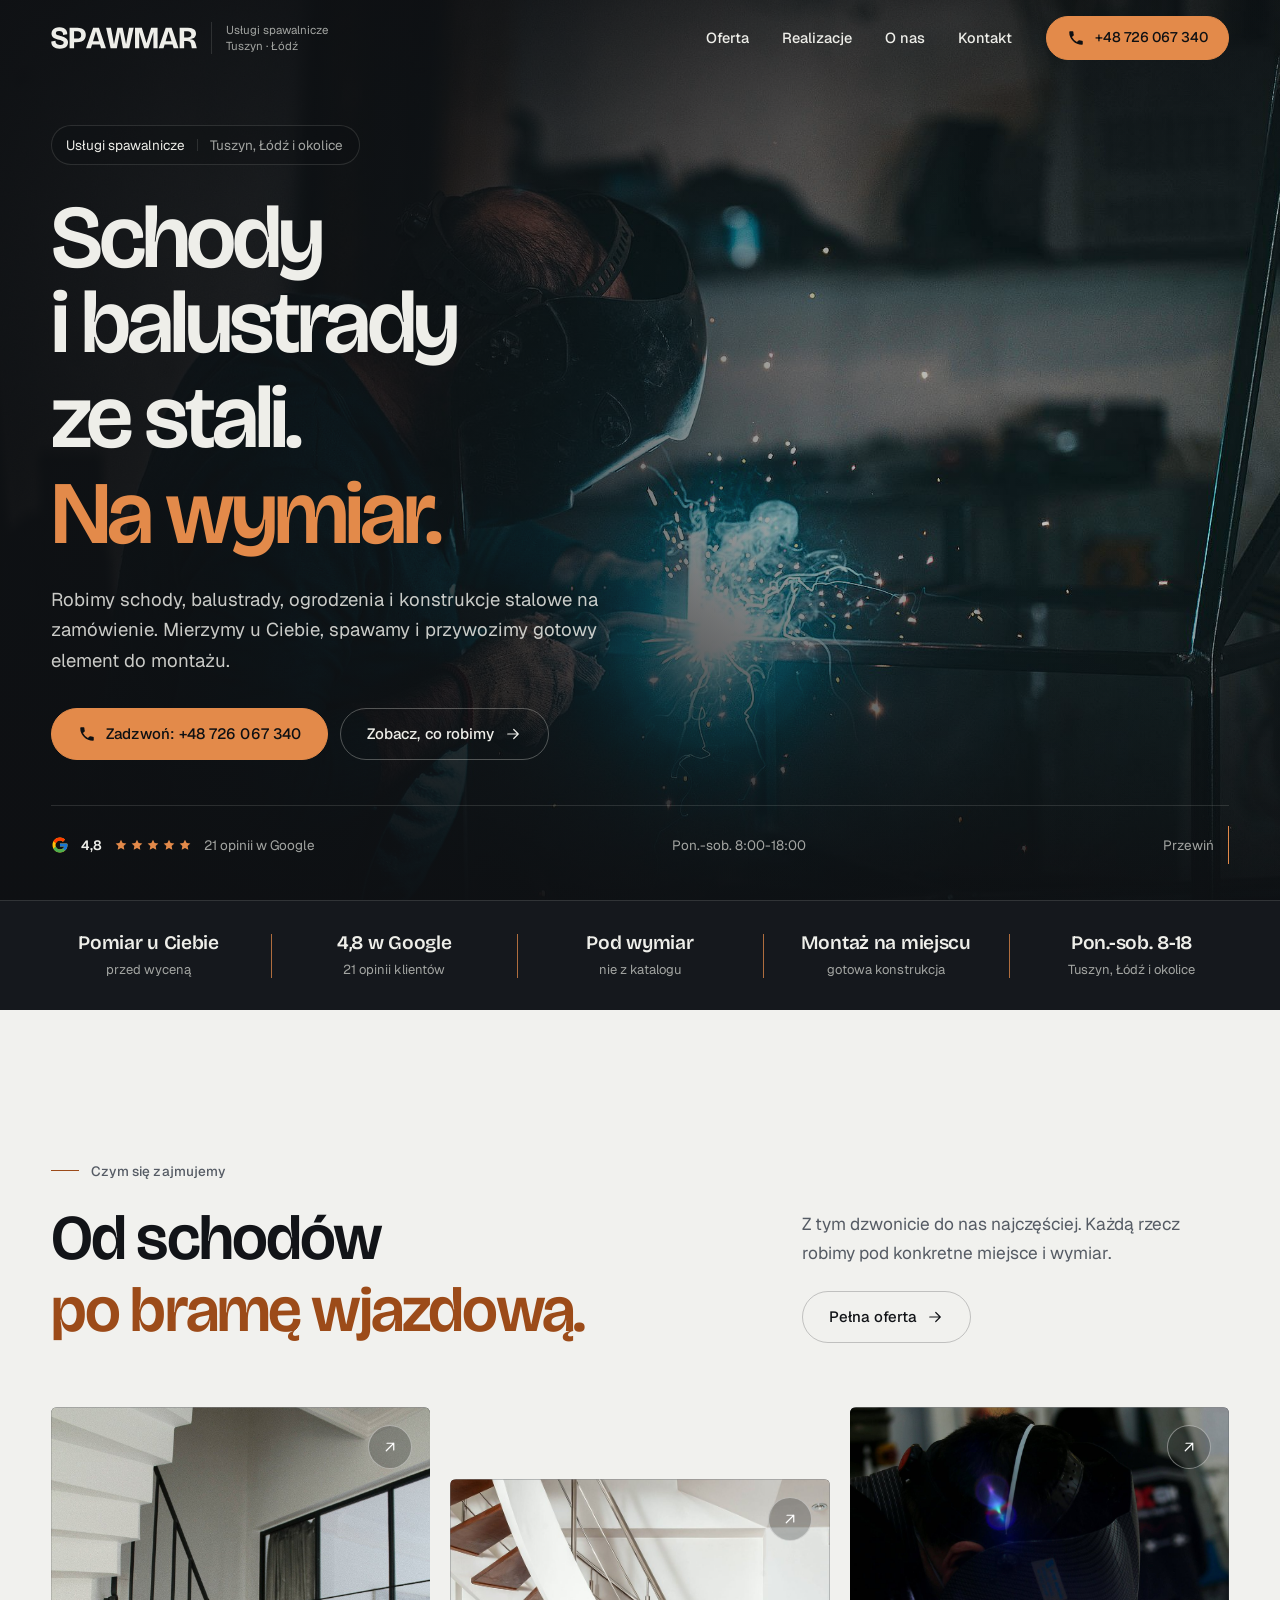
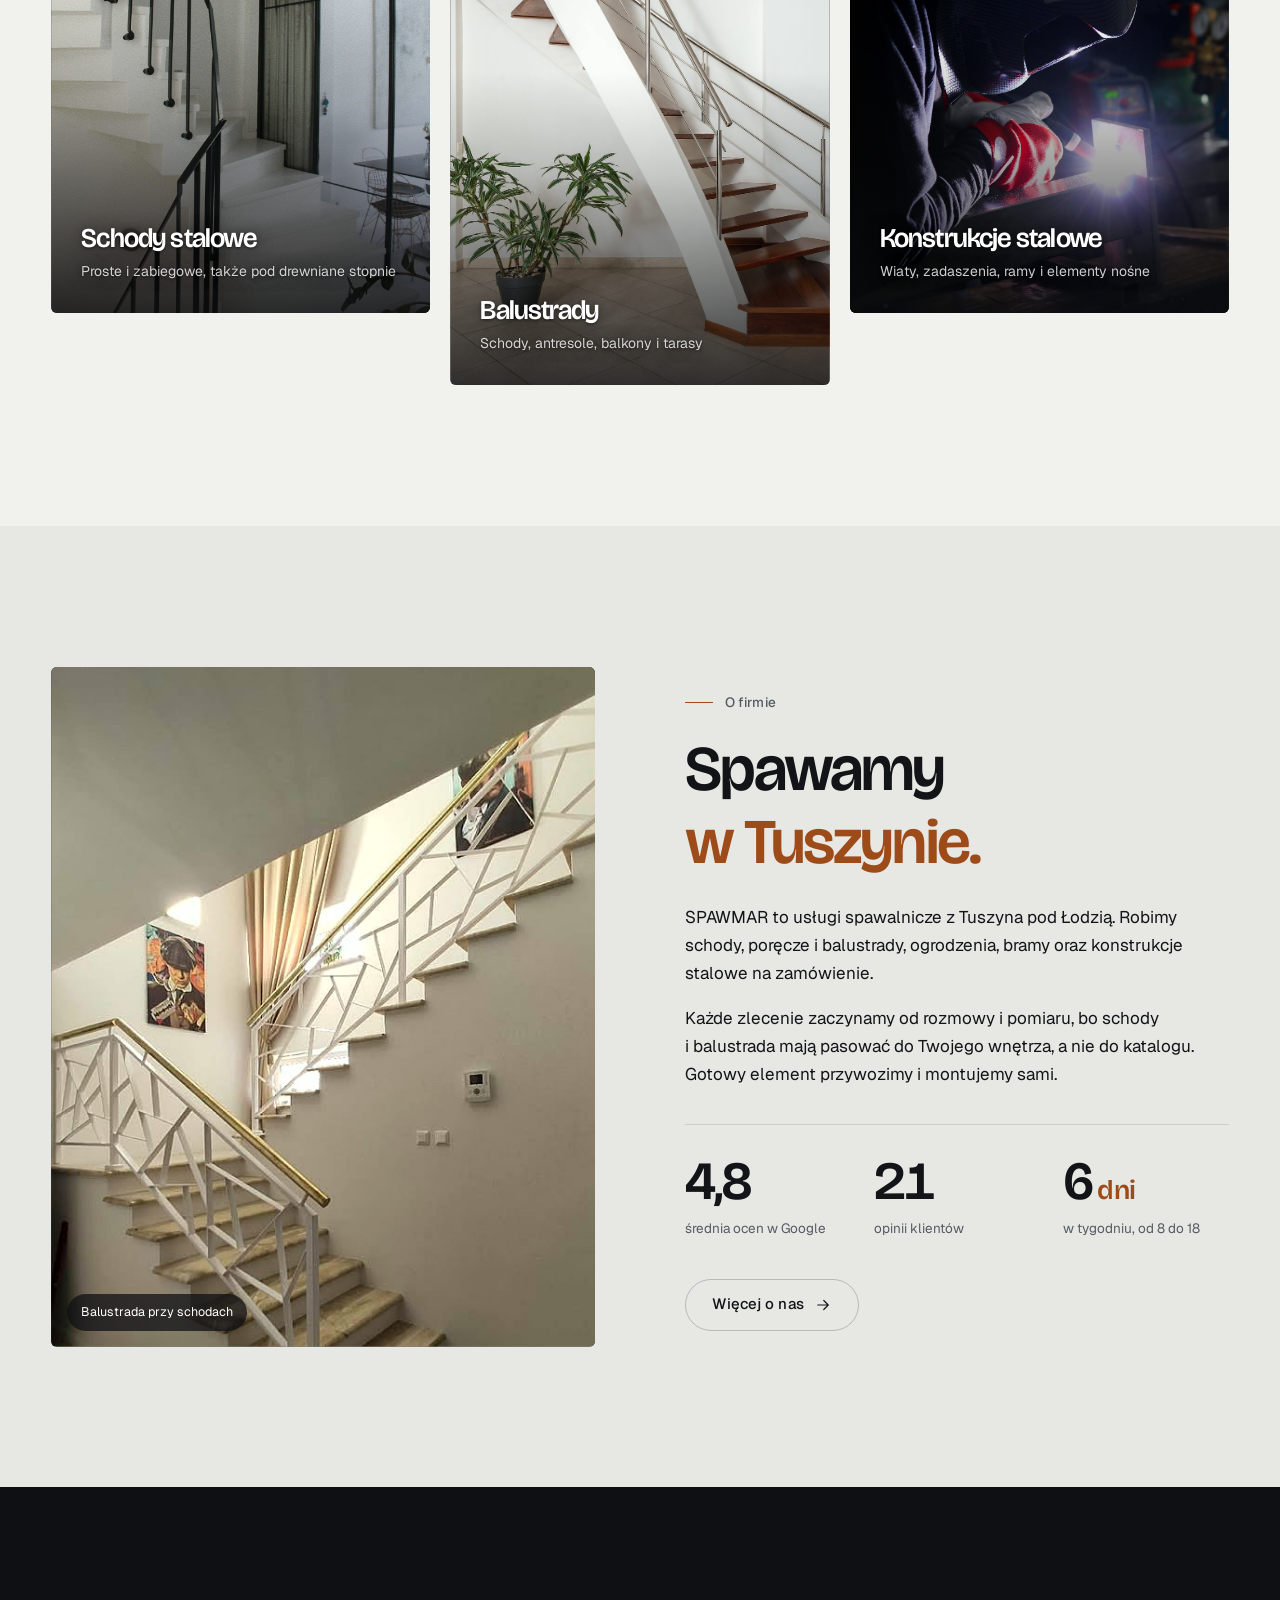
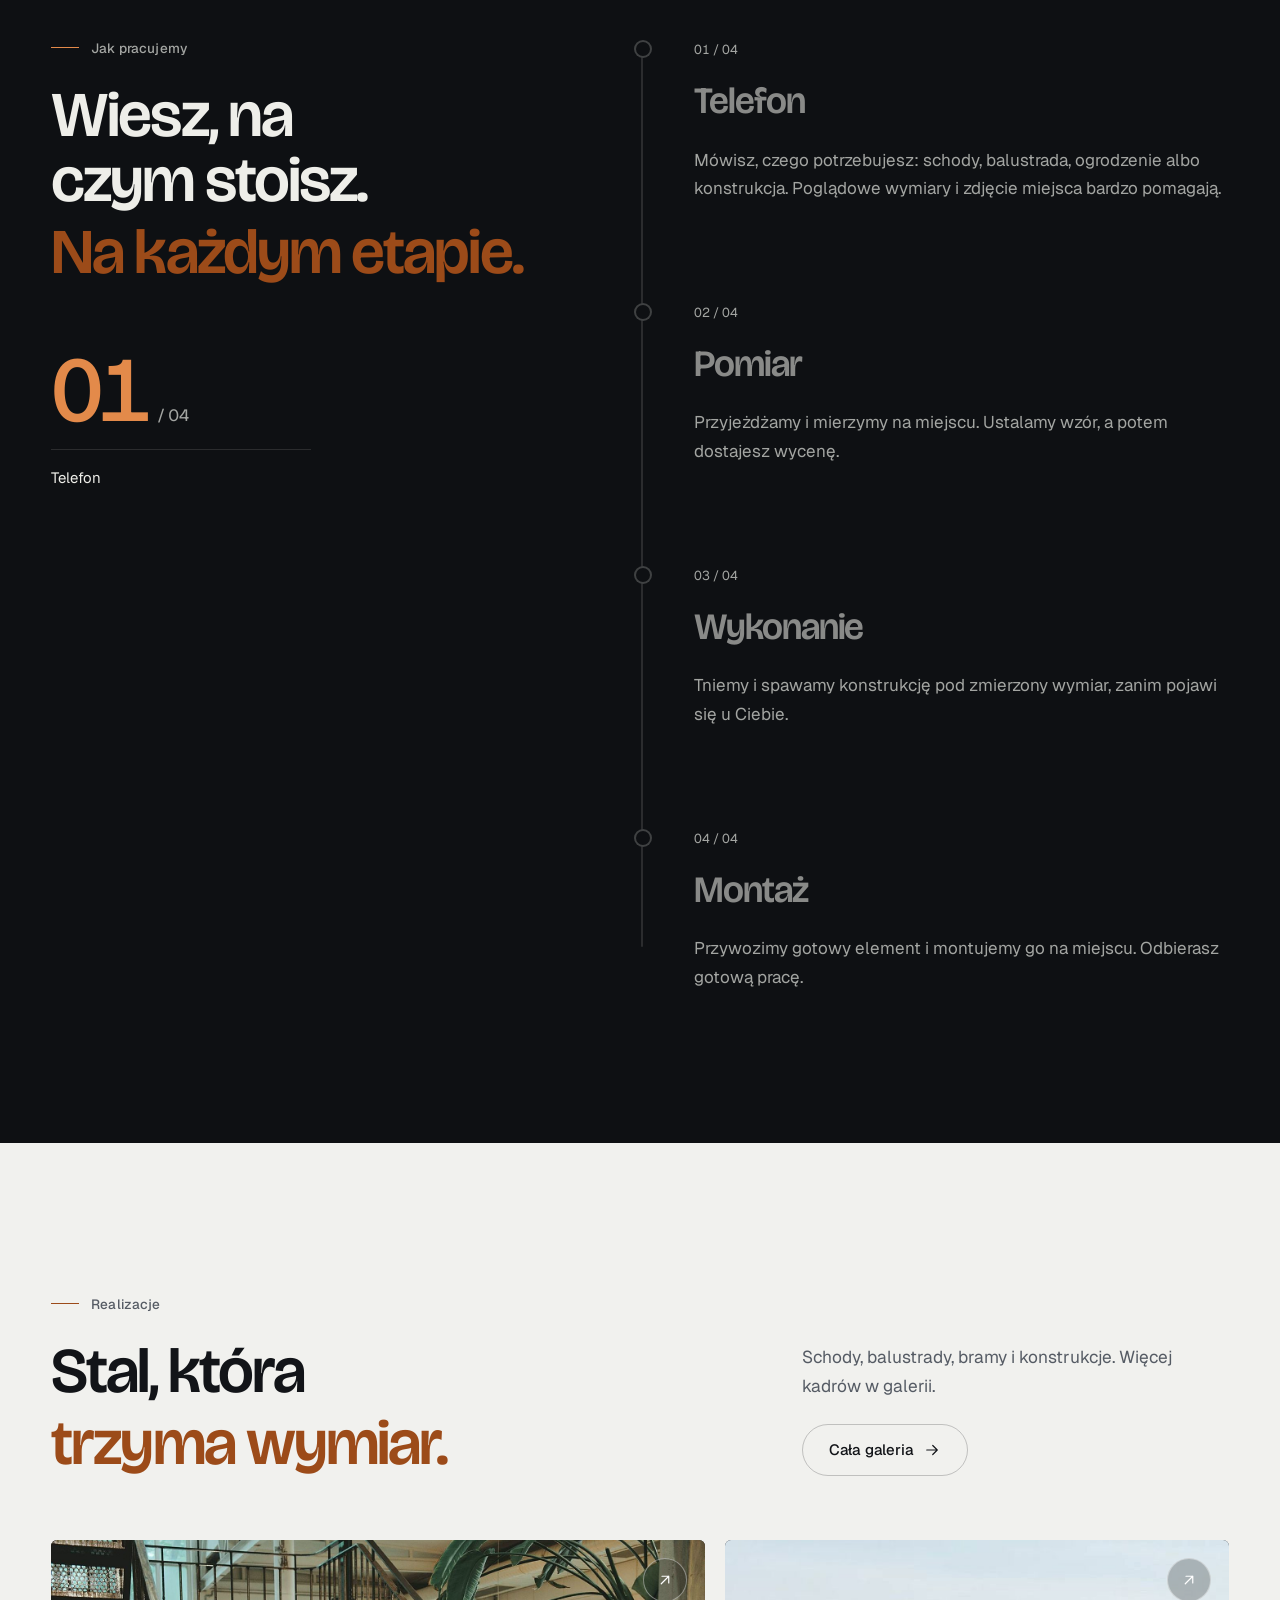
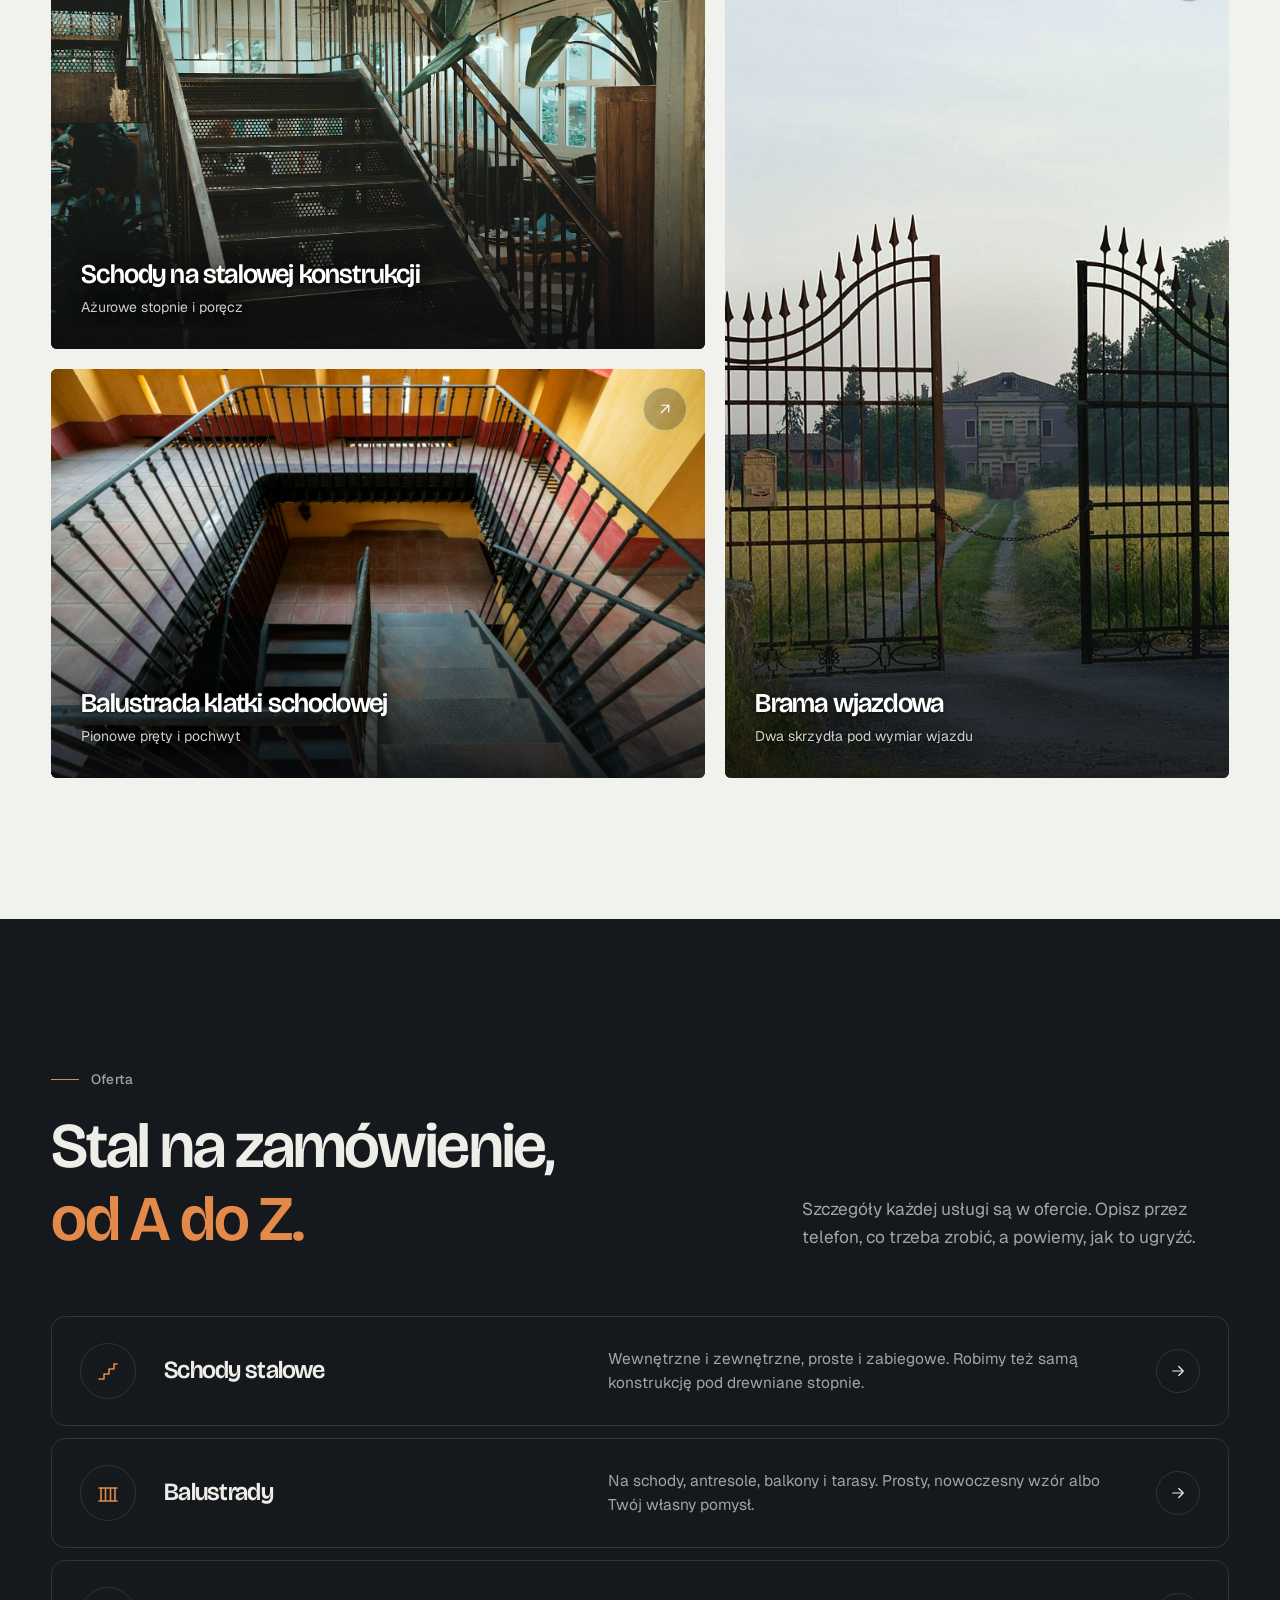
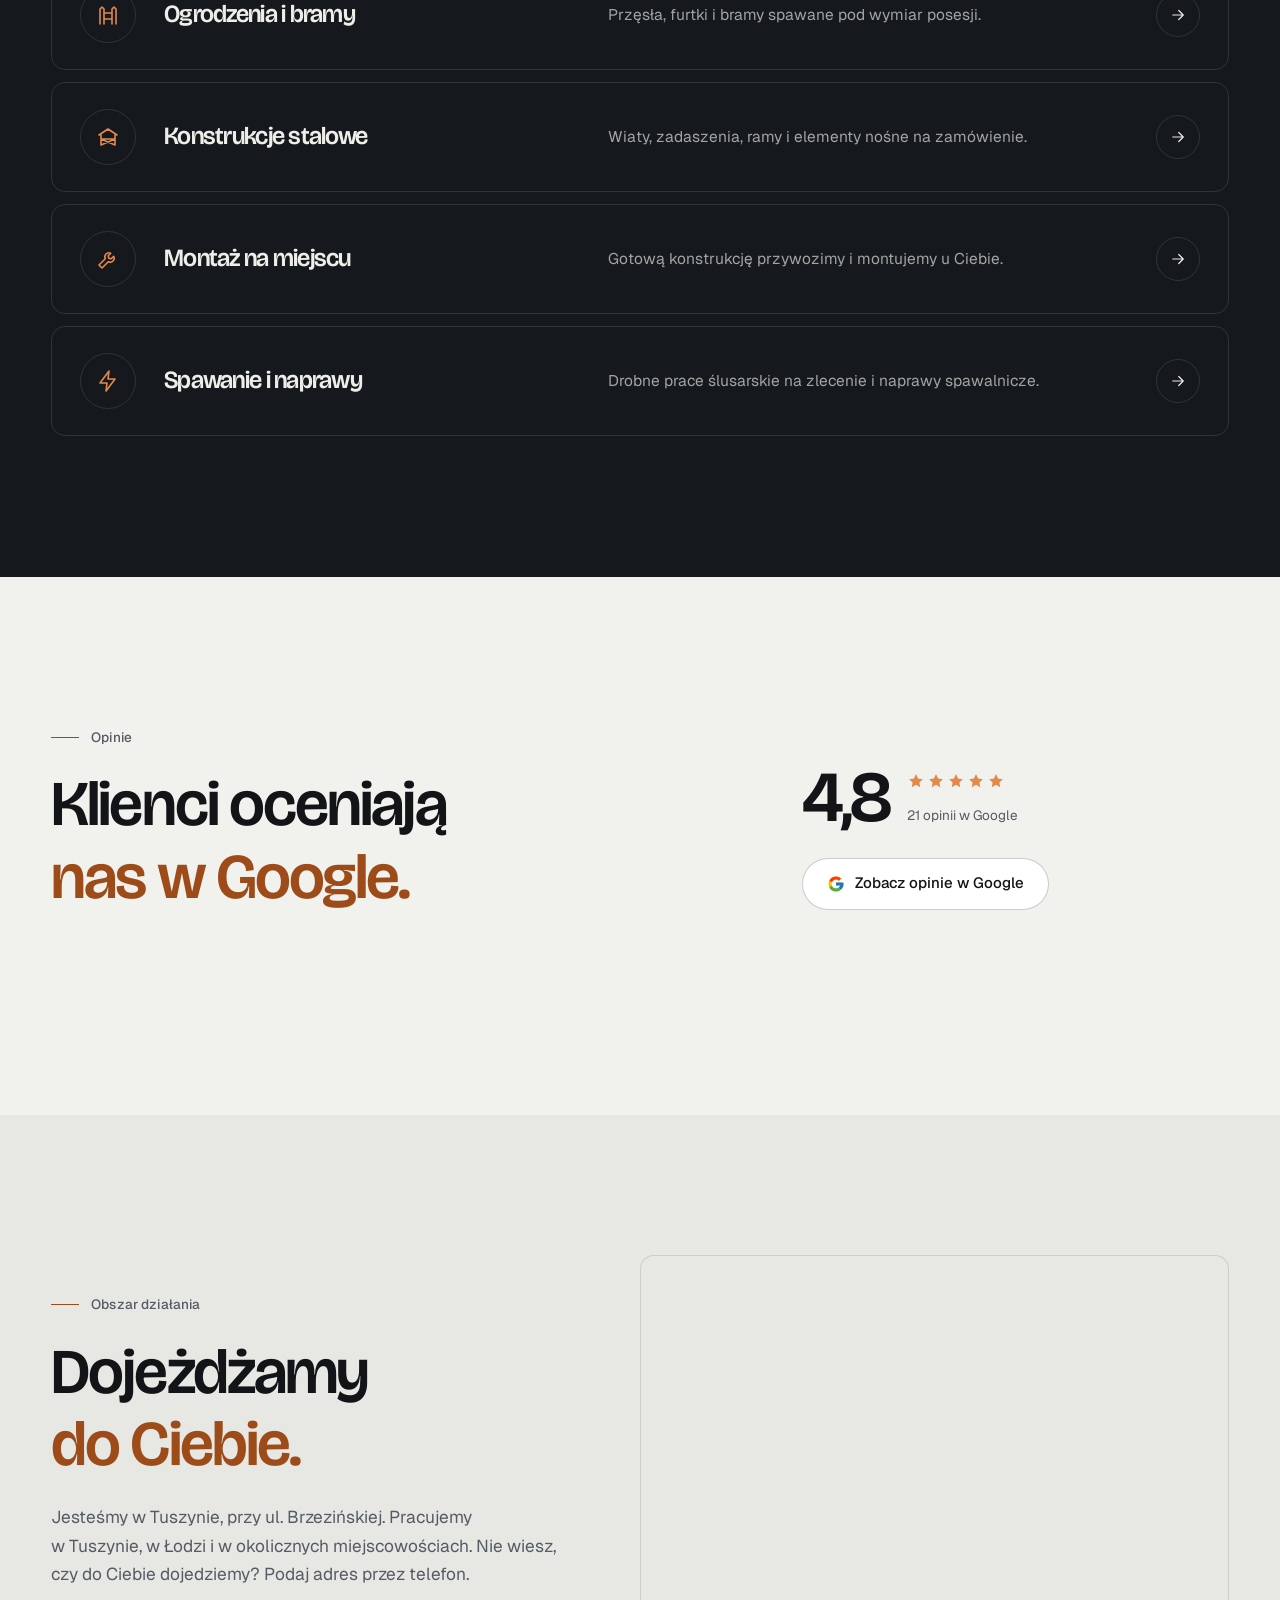
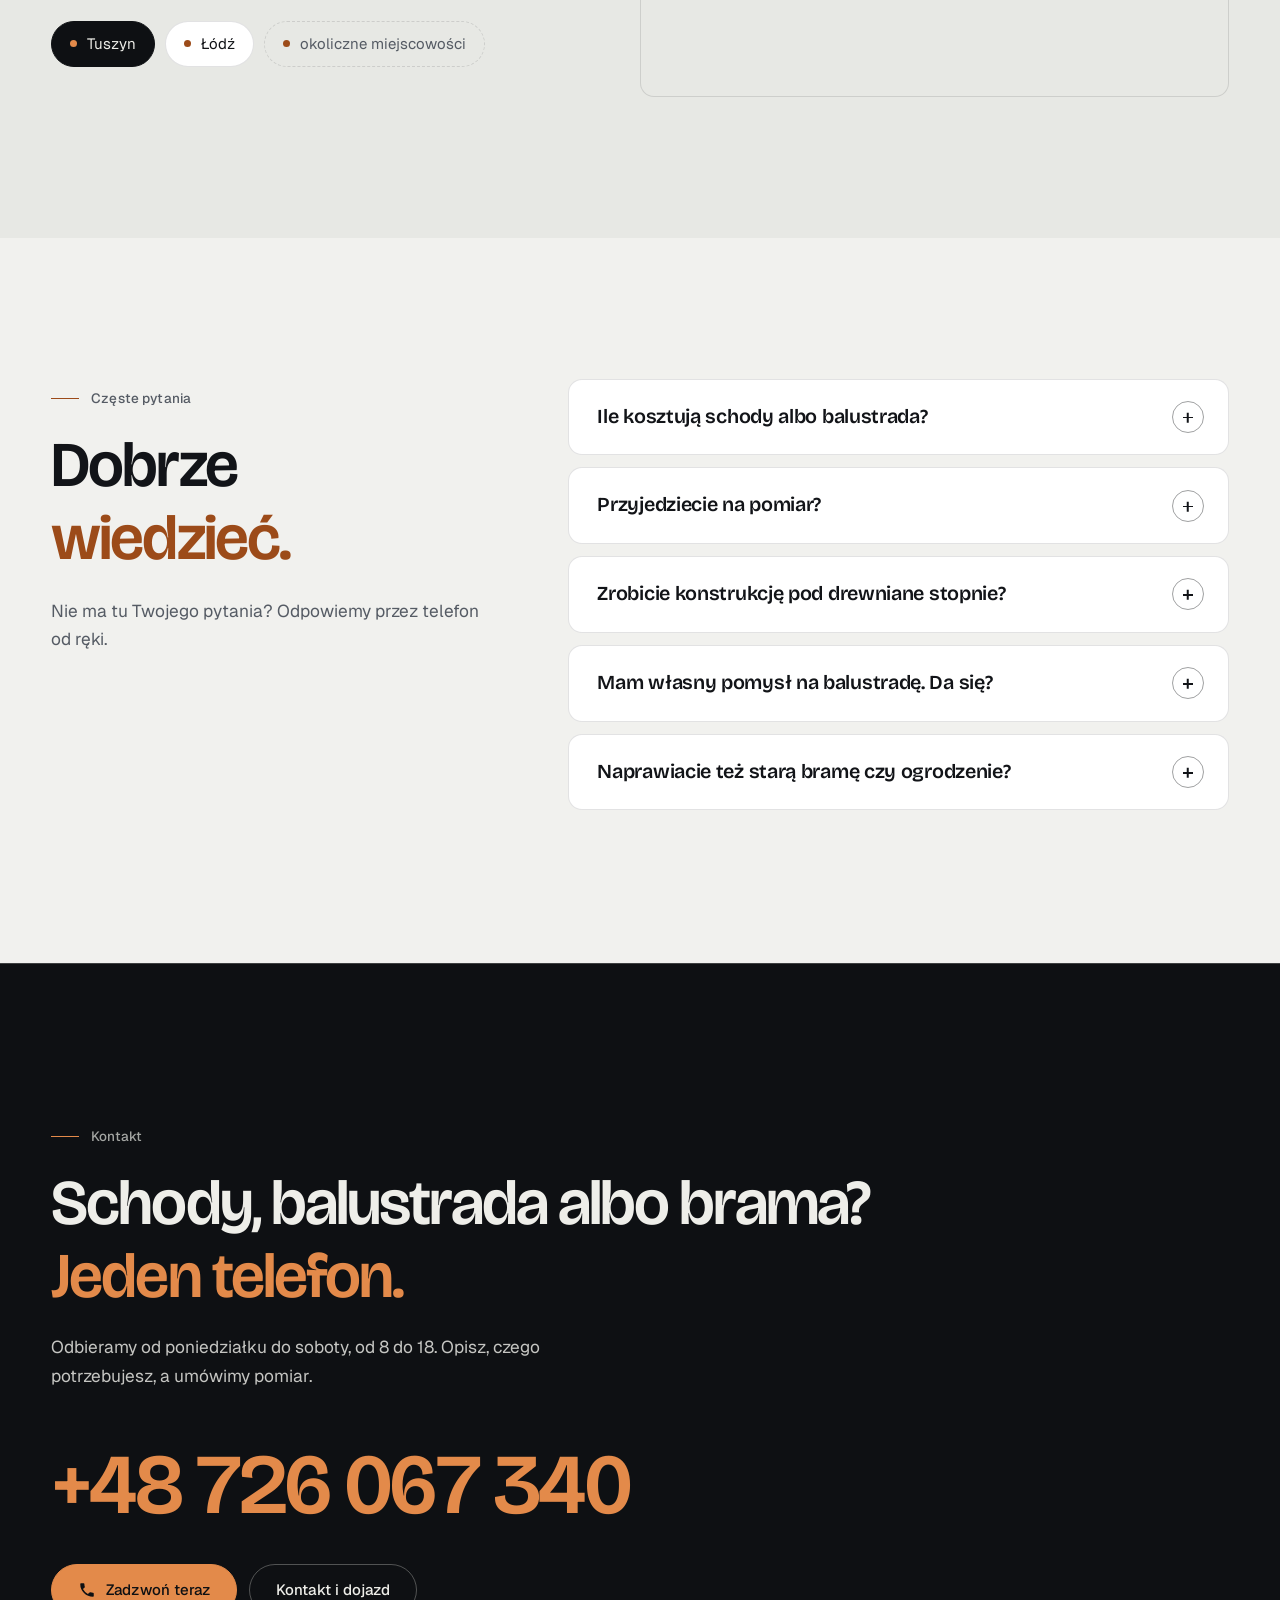
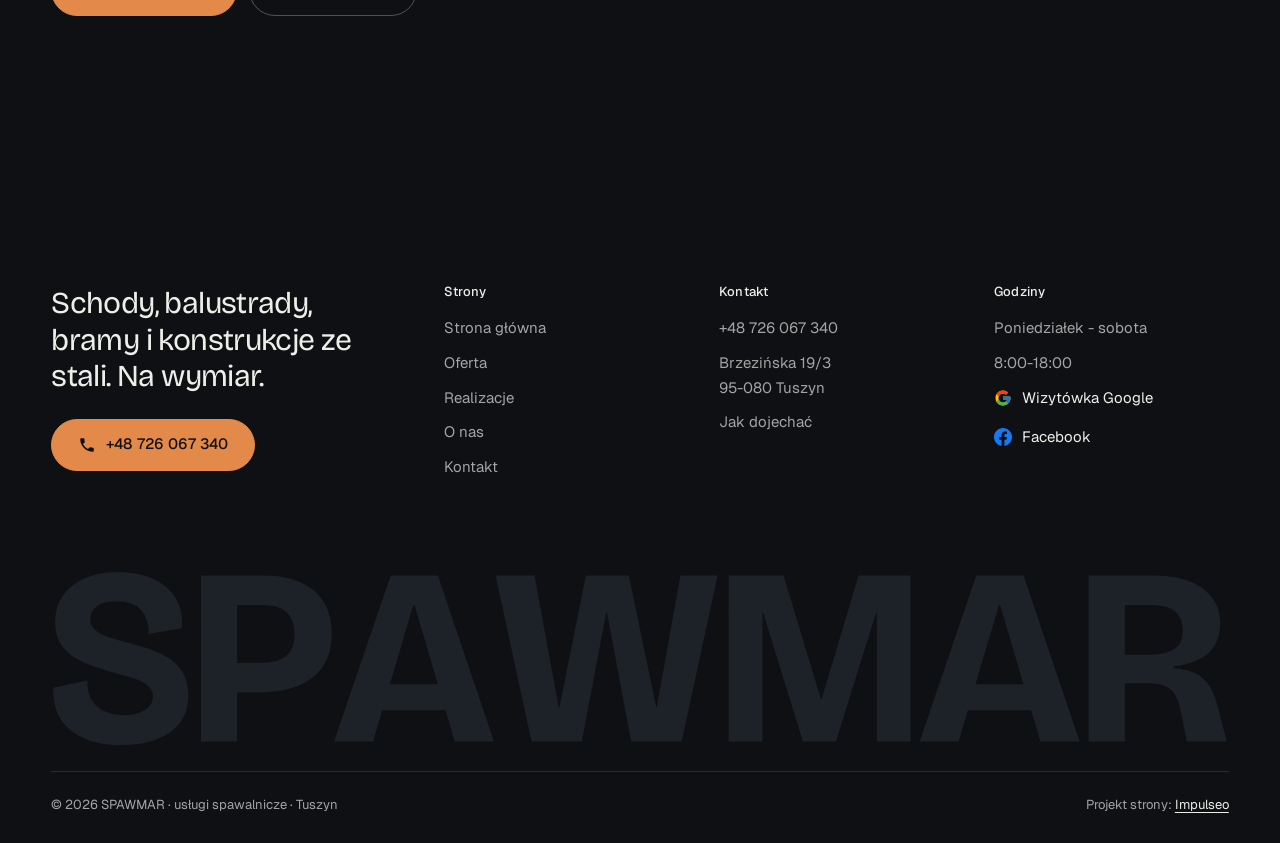
==== commit 67b77a08: "[claude-edit][cmt:65e7b225-2824-40f8-b1e4-c9c77544d11d] nowy projekt na wzór dema ElMac: grafit + mi" ====
--- a/index.html
+++ b/index.html
@@ -3,218 +3,379 @@
 <head>
 <meta charset="UTF-8">
 <meta name="viewport" content="width=device-width, initial-scale=1.0">
-<title>SPAWMAR - schody, balustrady i konstrukcje stalowe · Tuszyn</title>
-<meta name="description" content="SPAWMAR z Tuszyna - schody stalowe, balustrady, ogrodzenia i konstrukcje stalowe na zamówienie. Spawanie i montaż na miejscu. Tuszyn, Łódź i okolice. Tel. 726 067 340.">
-<link rel="canonical" href="https://kris20032.github.io/spawmar/">
+<title>SPAWMAR Tuszyn - schody, balustrady i konstrukcje stalowe</title>
+<meta name="description" content="SPAWMAR z Tuszyna: schody stalowe, balustrady, ogrodzenia, bramy i konstrukcje stalowe na zamówienie. Pomiar na miejscu, spawanie i montaż. Tuszyn, Łódź i okolice. Tel. +48 726 067 340.">
+<link rel="canonical" href="https://impulseo-pl.github.io/spawmar/">
 <meta name="robots" content="noindex, nofollow">
+<meta name="theme-color" content="#0E1013">
 <meta property="og:type" content="website">
 <meta property="og:locale" content="pl_PL">
 <meta property="og:site_name" content="SPAWMAR">
-<meta property="og:title" content="SPAWMAR - schody, balustrady i konstrukcje stalowe · Tuszyn">
-<meta property="og:description" content="SPAWMAR z Tuszyna - schody stalowe, balustrady, ogrodzenia i konstrukcje stalowe na zamówienie. Spawanie i montaż na miejscu. Tuszyn, Łódź i okolice. Tel. 726 067 340.">
-<meta property="og:url" content="https://kris20032.github.io/spawmar/">
-<meta property="og:image" content="https://kris20032.github.io/spawmar/img/og.jpg">
+<meta property="og:title" content="SPAWMAR Tuszyn - schody, balustrady i konstrukcje stalowe">
+<meta property="og:description" content="SPAWMAR z Tuszyna: schody stalowe, balustrady, ogrodzenia, bramy i konstrukcje stalowe na zamówienie. Pomiar na miejscu, spawanie i montaż. Tuszyn, Łódź i okolice. Tel. +48 726 067 340.">
+<meta property="og:url" content="https://impulseo-pl.github.io/spawmar/">
+<meta property="og:image" content="https://impulseo-pl.github.io/spawmar/img/og.jpg">
 <meta property="og:image:width" content="1200">
 <meta property="og:image:height" content="630">
 <meta name="twitter:card" content="summary_large_image">
-<script type="application/ld+json">{"@context": "https://schema.org", "@type": "LocalBusiness", "name": "SPAWMAR", "url": "https://kris20032.github.io/spawmar/", "telephone": "+48726067340", "image": "https://kris20032.github.io/spawmar/img/og.jpg", "areaServed": "Tuszyn", "sameAs": ["https://www.facebook.com/people/Spaw-Mar-Us%C5%82ugi-Spawalnicze/100063232239113/", "https://www.google.com/maps/place/SPAWMAR/@51.604992,19.5469026,17z/data=!4m6!3m5!1s0x471a2f89c10e8bd5:0x4c7c3c91ca6a2bdf!8m2!3d51.604992!4d19.5469026"]}</script>
+<script type="application/ld+json">{"@context": "https://schema.org", "@type": "LocalBusiness", "name": "SPAWMAR", "url": "https://impulseo-pl.github.io/spawmar/", "telephone": "+48726067340", "image": "https://impulseo-pl.github.io/spawmar/img/og.jpg", "address": {"@type": "PostalAddress", "streetAddress": "Brzezińska 19/3", "postalCode": "95-080", "addressLocality": "Tuszyn", "addressCountry": "PL"}, "geo": {"@type": "GeoCoordinates", "latitude": 51.604992, "longitude": 19.5469026}, "openingHours": "Mo-Sa 08:00-18:00", "areaServed": ["Tuszyn", "Łódź"], "aggregateRating": {"@type": "AggregateRating", "ratingValue": "4.8", "reviewCount": "21"}, "sameAs": ["https://www.facebook.com/people/Spaw-Mar-Us%C5%82ugi-Spawalnicze/100063232239113/", "https://www.google.com/maps/place/SPAWMAR/@51.604992,19.5469026,17z/data=!4m6!3m5!1s0x471a2f89c10e8bd5:0x4c7c3c91ca6a2bdf!8m2!3d51.604992!4d19.5469026"]}</script>
+<script>(function(){var d=document.documentElement;d.classList.add('js');try{if(!window.matchMedia('(prefers-reduced-motion: reduce)').matches)d.classList.add('anim');}catch(e){}setTimeout(function(){if(!d.classList.contains('anim-ok'))d.classList.remove('anim');},3500);})();</script>
+<script>(function(){try{var d=document.documentElement,q=/[?&]intro/.test(location.search);if(!q&&window.matchMedia&&matchMedia('(prefers-reduced-motion: reduce)').matches)return;if(!q&&sessionStorage.getItem('spawmar_intro'))return;sessionStorage.setItem('spawmar_intro','1');d.classList.add('intro-on');setTimeout(function(){d.classList.remove('intro-on','intro-gra','intro-out');d.classList.add('hero-go')},4600);}catch(e){}})();</script>
+<link rel="preload" as="image" href="img/hero.jpg" fetchpriority="high">
 <link rel="preconnect" href="https://fonts.googleapis.com">
 <link rel="preconnect" href="https://fonts.gstatic.com" crossorigin>
-<link href="https://fonts.googleapis.com/css2?family=Space+Grotesk:wght@500;600;700&family=DM+Sans:opsz,wght@9..40,400;9..40,500;9..40,600&display=swap" rel="stylesheet">
-<link rel="stylesheet" href="assets/styles.css?v=666e4ab4">
+<link href="https://fonts.googleapis.com/css2?family=Bricolage+Grotesque:opsz,wght@12..96,400..700&family=Geist:wght@400..600&display=swap" rel="stylesheet">
+<link rel="stylesheet" href="assets/styles.css?v=20261106a">
+<script src="assets/lenis.min.js?v=1.1.20" defer></script>
+<script src="assets/main.js?v=20261106a" defer></script>
+<meta name="nb-deploy" content="9fb678af984a">
 </head>
 <body>
-
-<header class="nav">
-  <div class="wrap nav-inner">
-    <a class="brand" href="index.html"><span class="name">SPAWMAR</span><span class="sub">Tuszyn</span></a>
-    <nav class="nav-links">
-      <a href="oferta.html">Oferta</a>
-      <a href="realizacje.html">Realizacje</a>
-      <a href="o-nas.html">O nas</a>
-      <a href="kontakt.html">Kontakt</a>
-      <a href="tel:+48726067340" class="btn btn-accent">Zadzwoń +48 726 067 340</a>
-    </nav>
-    <button class="nav-toggle" aria-label="Menu"><span></span><span></span><span></span></button>
-  </div>
+<a class="skip" href="#tresc">Przejdź do treści</a>
+<header class="site-head">
+<div class="intro" aria-hidden="true"><span class="intro-line"><i></i></span><span class="intro-meta">usługi spawalnicze · Tuszyn · Łódź</span></div><div class="head-in">
+  <a class="brand" href="index.html" aria-label="SPAWMAR - strona główna">
+    <span class="znak"><svg class="wm" viewBox="16 -682 4681 704" role="img" aria-label="SPAWMAR"><path pathLength="1" style="--i:0" d="M297 14Q229 14 177.5 -1.5Q126 -17 91 -46.5Q56 -76 39.5 -118.5Q23 -161 25 -214L160 -243Q160 -193 179 -163Q198 -133 231 -119Q264 -105 303 -105Q338 -105 364.5 -114Q391 -123 406 -139Q421 -155 421 -177Q421 -205 401 -222Q381 -239 347.5 -250.5Q314 -262 273 -272Q230 -284 187.5 -298Q145 -312 110 -333.5Q75 -355 53.5 -389.5Q32 -424 32 -476Q32 -538 64 -582Q96 -626 152 -650Q208 -674 282 -674Q359 -674 418.5 -648Q478 -622 510 -572.5Q542 -523 536 -450L403 -428Q405 -459 397 -483Q389 -507 373 -524Q357 -541 333 -549.5Q309 -558 277 -558Q243 -558 219.5 -549Q196 -540 184 -523.5Q172 -507 172 -485Q172 -460 190 -444Q208 -428 240.5 -417Q273 -406 315 -395Q358 -384 401 -370Q444 -356 481 -333Q518 -310 540 -274Q562 -238 562 -182Q562 -118 528 -74Q494 -30 434.5 -8Q375 14 297 14Z"/><path pathLength="1" style="--i:1" d="M715 -195V-312H847Q915 -312 949.5 -339Q984 -366 984 -427Q984 -486 952.5 -514.5Q921 -543 857 -543H715V-660H867Q923 -660 971.5 -646.5Q1020 -633 1056 -604.5Q1092 -576 1112 -532.5Q1132 -489 1132 -428Q1132 -352 1097.5 -299.5Q1063 -247 997 -221Q931 -195 834 -195ZM612 0V-660H756V0Z"/><path pathLength="1" style="--i:2" d="M1141 0 1366 -660H1554L1777 0H1621L1461 -542H1456L1296 0ZM1262 -124V-228H1674V-124Z"/><path pathLength="1" style="--i:3" d="M1926 0 1783 -660H1938L2034 -137H2037L2142 -660H2313L2422 -137H2424L2518 -660H2666L2523 0H2322L2226 -512H2223L2126 0Z"/><path pathLength="1" style="--i:4" d="M2710 0V-660H2928L3077 -168H3079L3226 -660H3433V0H3299V-515H3297L3136 0H3005L2846 -515H2844V0Z"/><path pathLength="1" style="--i:5" d="M3469 0 3694 -660H3882L4105 0H3949L3789 -542H3784L3624 0ZM3590 -124V-228H4002V-124Z"/><path pathLength="1" style="--i:6" d="M4141 0V-660H4404Q4449 -660 4488.5 -652.5Q4528 -645 4560 -629.5Q4592 -614 4615.5 -591Q4639 -568 4651.5 -536.5Q4664 -505 4664 -465Q4664 -435 4654 -407Q4644 -379 4622 -356.5Q4600 -334 4564 -319.5Q4528 -305 4478 -299V-291Q4540 -288 4574.5 -266.5Q4609 -245 4627 -211.5Q4645 -178 4655 -136L4690 0H4531L4506 -126Q4499 -161 4485.5 -184.5Q4472 -208 4447 -220Q4422 -232 4380 -232H4285V0ZM4285 -345H4388Q4450 -345 4482.5 -368.5Q4515 -392 4515 -440Q4515 -492 4484.5 -517.5Q4454 -543 4392 -543H4285Z"/></svg></span>
+    <span class="brand-sub">Usługi spawalnicze<br>Tuszyn · Łódź</span>
+  </a>
+  <nav class="nav-links" aria-label="Menu główne">
+    <a class="nl" href="oferta.html">Oferta</a><a class="nl" href="realizacje.html">Realizacje</a><a class="nl" href="o-nas.html">O&nbsp;nas</a><a class="nl" href="kontakt.html">Kontakt</a>
+    <a class="btn btn-copper nav-cta" href="tel:+48726067340"><svg class="ico" width="16" height="16" viewBox="0 0 24 24" fill="none" aria-hidden="true"><path d="M6.6 10.8a15.5 15.5 0 0 0 6.6 6.6l2.2-2.2a1 1 0 0 1 1-.24 11.4 11.4 0 0 0 3.6.58 1 1 0 0 1 1 1V20a1 1 0 0 1-1 1A17 17 0 0 1 3 4a1 1 0 0 1 1-1h3.5a1 1 0 0 1 1 1c0 1.25.2 2.46.58 3.6a1 1 0 0 1-.25 1l-2.23 2.2Z" fill="currentColor"/></svg>+48&nbsp;726&nbsp;067&nbsp;340</a>
+  </nav>
+  <button class="burger" type="button" aria-label="Otwórz menu" aria-expanded="false" aria-controls="mnav"><span></span><span></span></button>
+</div>
 </header>
-
-<main>
-<section class="hero-fach">
-  <img class="hf-photo" src="img/hero.jpg" fetchpriority="high" alt="SPAWMAR" width="1920" height="1280">
-  <div class="hf-panel">
-    <div class="hf-inner">
-      <span class="hf-kicker">Usługi spawalnicze · Tuszyn</span>
-      <h1 class="hf-title">Schody i balustrady ze stali <em>spawane pod wymiar</em></h1>
-      <p class="hf-lead">Robimy schody, balustrady, ogrodzenia i konstrukcje stalowe na zamówienie. Mierzymy na miejscu, spawamy u siebie i montujemy gotową konstrukcję.</p>
-      <a class="hf-phone" href="tel:+48726067340"><span class="hf-phone-lab">Zadzwoń teraz</span><span class="hf-phone-num"><svg class="ico-tel" width="16" height="16" viewBox="0 0 24 24" fill="none" aria-hidden="true"><path d="M6.6 10.8a15.5 15.5 0 0 0 6.6 6.6l2.2-2.2a1 1 0 0 1 1-.24 11.4 11.4 0 0 0 3.6.58 1 1 0 0 1 1 1V20a1 1 0 0 1-1 1A17 17 0 0 1 3 4a1 1 0 0 1 1-1h3.5a1 1 0 0 1 1 1c0 1.25.2 2.46.58 3.6a1 1 0 0 1-.25 1l-2.23 2.2Z" fill="currentColor"/></svg> +48 726 067 340</span></a>
-      <div class="hf-actions">
-        <a href="kontakt.html" class="btn btn-accent">Zapytaj o wycenę <span class="arr">→</span></a>
-        <a href="tel:+48726067340" class="btn btn-ghost hf-ghost">Zadzwoń +48 726 067 340</a>
-      </div>
-      <div class="hf-trust"><svg class="ico-star" width="14" height="14" viewBox="0 0 24 24" style="vertical-align:-2px" aria-hidden="true"><path d="M12 2.8l2.85 5.8 6.4.93-4.63 4.5 1.1 6.37L12 17.4l-5.72 3 1.1-6.37-4.63-4.5 6.4-.93L12 2.8Z" fill="currentColor"/></svg> Ocena 4,8 w Google · 21 opinii</div>
-    </div>
-  </div>
-</section>
-<section class="fach-promise">
-  <div class="wrap">
-    <ul class="fp-row reveal"><li>Pomiar na miejscu</li><li>Spawanie pod wymiar</li><li>Montaż konstrukcji</li></ul>
-  </div>
-</section>
-<section class="objawy">
-  <div class="wrap">
-    <div class="head reveal">
-      <span class="eyebrow">Z czym do nas dzwonicie</span>
-      <h2>Najczęściej pytacie o</h2>
-      <p>Opisz, czego potrzebujesz, i podaj poglądowe wymiary. Na tej podstawie powiemy, jak to zrobić i ile może kosztować.</p>
-    </div>
-    <div class="obj-grid">
-      <a class="obj-tile reveal" href="kontakt.html"><span class="ot-row"><span class="ot-name">Schody na stalowej konstrukcji</span><span class="ot-arr" aria-hidden="true">→</span></span></a>
-      <a class="obj-tile reveal" href="kontakt.html"><span class="ot-row"><span class="ot-name">Balustrada na schody lub antresolę</span><span class="ot-arr" aria-hidden="true">→</span></span></a>
-      <a class="obj-tile reveal" href="kontakt.html"><span class="ot-row"><span class="ot-name">Balustrada na balkon albo taras</span><span class="ot-arr" aria-hidden="true">→</span></span></a>
-      <a class="obj-tile reveal" href="kontakt.html"><span class="ot-row"><span class="ot-name">Ogrodzenie, brama lub furtka</span><span class="ot-arr" aria-hidden="true">→</span></span></a>
-      <a class="obj-tile reveal" href="kontakt.html"><span class="ot-row"><span class="ot-name">Konstrukcja stalowa na zamówienie</span><span class="ot-arr" aria-hidden="true">→</span></span></a>
-    </div>
-  </div>
-</section>
-<section class="gateways-band">
-  <div class="wrap">
-    <div class="gateways">
-      <a href="oferta.html" class="gateway reveal"><img src="img/g1.jpg" alt="Schody stalowe" loading="lazy" width="1562" height="1028" decoding="async"><span class="g-ttl">Schody stalowe</span></a>
-      <a href="oferta.html" class="gateway reveal"><img src="img/g2.jpg" alt="Balustrady" loading="lazy" width="1868" height="1222" decoding="async"><span class="g-ttl">Balustrady</span></a>
-      <a href="oferta.html" class="gateway reveal"><img src="img/g3.jpg" alt="Ogrodzenia i bramy" loading="lazy" width="1600" height="1066" decoding="async"><span class="g-ttl">Ogrodzenia i bramy</span></a>
-    </div>
-  </div>
-</section>
-<section class="proces proces-os fachowcy">
+<script>(function(){var d=document.documentElement;if(!d.classList.contains('intro-on'))return;
+var wyszlo=false,koniec=false,t0=Date.now();
+function heroGotowe(){var im=document.querySelector('.hero-media img');return !!(im&&im.complete&&im.naturalWidth>0);}
+function sprzataj(){if(koniec)return;koniec=true;d.classList.add('hero-go');d.classList.remove('intro-on','intro-gra','intro-out');
+['--i-w','--i-h','--i-px','--i-py','--i-zmniejsz','--i-baza-w','--i-baza-h'].forEach(function(k){d.style.removeProperty(k);});
+try{document.dispatchEvent(new Event('wejscie:koniec'));}catch(e){}}
+function wyjdz(){if(wyszlo||koniec)return;wyszlo=true;d.classList.add('intro-out');setTimeout(function(){d.classList.add('hero-go');},240);setTimeout(sprzataj,880);}
+function moze(){if(wyszlo||koniec)return;var t=Date.now()-t0;if(t>=1240&&(heroGotowe()||t>=1700))wyjdz();else setTimeout(moze,60);}
+try{var znak=document.querySelector('.brand .znak'),wm=znak&&znak.querySelector('.wm');if(!wm){sprzataj();return;}
+znak.classList.add('mierze');var r=wm.getBoundingClientRect();znak.classList.remove('mierze');
+if(!r.width||!r.height){sprzataj();return;}
+var W=window.innerWidth,H=window.innerHeight,cel=W<680?Math.min(W*0.8,340):Math.min(W*0.44,660);cel=Math.max(r.width,cel);
+var u=function(k,v){d.style.setProperty(k,v);};
+u('--i-w',Math.round(cel)+'px');u('--i-h',Math.round(cel*r.height/r.width)+'px');u('--i-zmniejsz',(r.width/cel).toFixed(4));
+u('--i-px',Math.round(r.left+r.width/2-W/2)+'px');u('--i-py',Math.round(r.top+r.height/2-H/2)+'px');
+u('--i-baza-w',Math.round(r.width)+'px');u('--i-baza-h',Math.round(r.height)+'px');
+requestAnimationFrame(function(){requestAnimationFrame(function(){d.classList.add('intro-gra');t0=Date.now();moze();});});
+['wheel','touchstart','keydown','pointerdown'].forEach(function(ev){window.addEventListener(ev,function(){sprzataj();},{once:true,passive:true});});
+setTimeout(sprzataj,3900);
+}catch(e){sprzataj();}})();</script>
+<div class="mnav" id="mnav">
+  <div class="mnav-in">
+    <a class="ml" href="index.html" aria-current="page">Strona główna</a><a class="ml" href="oferta.html">Oferta</a><a class="ml" href="realizacje.html">Realizacje</a><a class="ml" href="o-nas.html">O&nbsp;nas</a><a class="ml" href="kontakt.html">Kontakt</a>
+    <div class="mnav-foot">
+      <span>Poniedziałek - sobota, 8:00-18:00</span>
+      <a class="btn btn-copper" href="tel:+48726067340"><svg class="ico" width="16" height="16" viewBox="0 0 24 24" fill="none" aria-hidden="true"><path d="M6.6 10.8a15.5 15.5 0 0 0 6.6 6.6l2.2-2.2a1 1 0 0 1 1-.24 11.4 11.4 0 0 0 3.6.58 1 1 0 0 1 1 1V20a1 1 0 0 1-1 1A17 17 0 0 1 3 4a1 1 0 0 1 1-1h3.5a1 1 0 0 1 1 1c0 1.25.2 2.46.58 3.6a1 1 0 0 1-.25 1l-2.23 2.2Z" fill="currentColor"/></svg>+48&nbsp;726&nbsp;067&nbsp;340</a>
+    </div>
+  </div>
+</div>
+<main id="tresc">
+
+<section class="hero">
+  <div class="hero-media"><img src="img/hero.jpg" alt="Spawacz w masce przy spawaniu stalowej ramy, iskry w warsztacie" width="1920" height="1280" decoding="async" fetchpriority="high"></div>
+  <div class="hero-in">
+    <p class="hero-tag up" style="--d:0">Usługi spawalnicze<span class="sep" aria-hidden="true"></span><span class="muted">Tuszyn, Łódź i&nbsp;okolice</span></p>
+    <h1><span class="ln"><span class="ln-i" style="--k:0">Schody i&nbsp;balustrady</span></span><span class="ln"><span class="ln-i" style="--k:1">ze stali.</span></span><span class="ln"><span class="ln-i" style="--k:2"><em>Na wymiar.</em></span></span></h1>
+    <p class="hero-lead up" style="--d:380">Robimy schody, balustrady, ogrodzenia i&nbsp;konstrukcje stalowe na zamówienie. Mierzymy u&nbsp;Ciebie, spawamy i&nbsp;przywozimy gotowy element do montażu.</p>
+    <div class="hero-ctas up" style="--d:500">
+      <a class="btn btn-copper" href="tel:+48726067340"><svg class="ico" width="16" height="16" viewBox="0 0 24 24" fill="none" aria-hidden="true"><path d="M6.6 10.8a15.5 15.5 0 0 0 6.6 6.6l2.2-2.2a1 1 0 0 1 1-.24 11.4 11.4 0 0 0 3.6.58 1 1 0 0 1 1 1V20a1 1 0 0 1-1 1A17 17 0 0 1 3 4a1 1 0 0 1 1-1h3.5a1 1 0 0 1 1 1c0 1.25.2 2.46.58 3.6a1 1 0 0 1-.25 1l-2.23 2.2Z" fill="currentColor"/></svg>Zadzwoń: +48&nbsp;726&nbsp;067&nbsp;340</a>
+      <a class="btn btn-ghost" href="oferta.html">Zobacz, co robimy<svg class="ico arr" width="18" height="18" viewBox="0 0 24 24" fill="none" stroke="currentColor" stroke-width="1.6" stroke-linecap="round" stroke-linejoin="round" aria-hidden="true"><path d="M5 12h14M13 6l6 6-6 6"/></svg></a>
+    </div>
+    <div class="hero-foot up" style="--d:640">
+      <span class="rate"><svg class="g-logo" viewBox="0 0 48 48" aria-hidden="true"><path fill="#FFC107" d="M43.6 20.5H42V20H24v8h11.3C33.7 32.7 29.2 36 24 36c-6.6 0-12-5.4-12-12s5.4-12 12-12c3.1 0 5.8 1.2 7.9 3.1l5.7-5.7C34 6.1 29.3 4 24 4 12.9 4 4 12.9 4 24s8.9 20 20 20 20-8.9 20-20c0-1.3-.1-2.4-.4-3.5z"/><path fill="#FF3D00" d="m6.3 14.7 6.6 4.8C14.7 15.1 19 12 24 12c3.1 0 5.8 1.2 7.9 3.1l5.7-5.7C34 6.1 29.3 4 24 4 16.3 4 9.7 8.3 6.3 14.7z"/><path fill="#4CAF50" d="M24 44c5.2 0 9.9-2 13.4-5.2l-6.2-5.2A11.9 11.9 0 0 1 24 36c-5.2 0-9.6-3.3-11.3-7.9l-6.5 5C9.5 39.6 16.2 44 24 44z"/><path fill="#1976D2" d="M43.6 20.5H42V20H24v8h11.3a12 12 0 0 1-4.1 5.6l6.2 5.2C37 39.2 44 34 44 24c0-1.3-.1-2.4-.4-3.5z"/></svg><b>4,8</b><span class="stars" aria-label="Ocena 4,8 na 5"><svg viewBox="0 0 24 24" aria-hidden="true"><path fill="currentColor" d="M12 2.8l2.8 5.9 6.4.8-4.7 4.4 1.2 6.3L12 17.1l-5.7 3.1 1.2-6.3L2.8 9.5l6.4-.8z"/></svg><svg viewBox="0 0 24 24" aria-hidden="true"><path fill="currentColor" d="M12 2.8l2.8 5.9 6.4.8-4.7 4.4 1.2 6.3L12 17.1l-5.7 3.1 1.2-6.3L2.8 9.5l6.4-.8z"/></svg><svg viewBox="0 0 24 24" aria-hidden="true"><path fill="currentColor" d="M12 2.8l2.8 5.9 6.4.8-4.7 4.4 1.2 6.3L12 17.1l-5.7 3.1 1.2-6.3L2.8 9.5l6.4-.8z"/></svg><svg viewBox="0 0 24 24" aria-hidden="true"><path fill="currentColor" d="M12 2.8l2.8 5.9 6.4.8-4.7 4.4 1.2 6.3L12 17.1l-5.7 3.1 1.2-6.3L2.8 9.5l6.4-.8z"/></svg><svg viewBox="0 0 24 24" aria-hidden="true"><path fill="currentColor" d="M12 2.8l2.8 5.9 6.4.8-4.7 4.4 1.2 6.3L12 17.1l-5.7 3.1 1.2-6.3L2.8 9.5l6.4-.8z"/></svg></span><span>21 opinii w&nbsp;Google</span></span>
+      <span>Pon.-sob. 8:00-18:00</span>
+      <span class="cue" aria-hidden="true">Przewiń<span class="cue-line"><i></i></span></span>
+    </div>
+  </div>
+</section>
+
+<section class="strip" aria-label="Najważniejsze w skrócie">
+  <div class="strip-in">
+    <div class="strip-it"><div class="k">Pomiar u&nbsp;Ciebie</div><div class="v">przed wyceną</div></div>
+    <div class="strip-it"><div class="k">4,8 w&nbsp;Google</div><div class="v">21 opinii klientów</div></div>
+    <div class="strip-it"><div class="k">Pod wymiar</div><div class="v">nie z&nbsp;katalogu</div></div>
+    <div class="strip-it"><div class="k">Montaż na miejscu</div><div class="v">gotowa konstrukcja</div></div>
+    <div class="strip-it"><div class="k">Pon.-sob. 8-18</div><div class="v">Tuszyn, Łódź i&nbsp;okolice</div></div>
+  </div>
+</section>
+
+<section class="sec" id="uslugi">
+  <div class="wrap">
+    <div class="sec-head">
+      <div>
+        <p class="eyebrow rv">Czym się zajmujemy</p>
+        <h2 class="h2 rv rv-h"><span class="ln"><span class="ln-i" style="--k:0">Od schodów</span></span><span class="ln"><span class="ln-i" style="--k:1"><em>po bramę wjazdową.</em></span></span></h2>
+      </div>
+      <div class="side rv" style="--d:120">
+        <p class="lead">Z&nbsp;tym dzwonicie do nas najczęściej. Każdą rzecz robimy pod konkretne miejsce i&nbsp;wymiar.</p>
+        <a class="btn btn-ghost" href="oferta.html">Pełna oferta<svg class="ico arr" width="18" height="18" viewBox="0 0 24 24" fill="none" stroke="currentColor" stroke-width="1.6" stroke-linecap="round" stroke-linejoin="round" aria-hidden="true"><path d="M5 12h14M13 6l6 6-6 6"/></svg></a>
+      </div>
+    </div>
+    <div class="tiles-3">
+      <a class="tile rv-img rv" style="--d:0" href="oferta.html#schody">
+        <img src="img/g15.jpg" alt="Jasne schody z czarną stalową balustradą" width="1200" height="1800" decoding="async">
+        <span class="go" aria-hidden="true"><svg class="ico" width="18" height="18" viewBox="0 0 24 24" fill="none" stroke="currentColor" stroke-width="1.6" stroke-linecap="round" stroke-linejoin="round" aria-hidden="true"><path d="M7 17 17 7M8 7h9v9"/></svg></span>
+        <span class="tile-cap"><h3>Schody stalowe</h3><span>Proste i&nbsp;zabiegowe, także pod drewniane stopnie</span></span>
+      </a><a class="tile rv-img rv" style="--d:120" href="oferta.html#balustrady">
+        <img src="img/g14.jpg" alt="Kręte schody z metalową balustradą" width="1200" height="1233" decoding="async">
+        <span class="go" aria-hidden="true"><svg class="ico" width="18" height="18" viewBox="0 0 24 24" fill="none" stroke="currentColor" stroke-width="1.6" stroke-linecap="round" stroke-linejoin="round" aria-hidden="true"><path d="M7 17 17 7M8 7h9v9"/></svg></span>
+        <span class="tile-cap"><h3>Balustrady</h3><span>Schody, antresole, balkony i&nbsp;tarasy</span></span>
+      </a><a class="tile rv-img rv" style="--d:240" href="oferta.html#konstrukcje">
+        <img src="img/g8.jpg" alt="Spawanie stalowego profilu w warsztacie" width="1200" height="1800" decoding="async">
+        <span class="go" aria-hidden="true"><svg class="ico" width="18" height="18" viewBox="0 0 24 24" fill="none" stroke="currentColor" stroke-width="1.6" stroke-linecap="round" stroke-linejoin="round" aria-hidden="true"><path d="M7 17 17 7M8 7h9v9"/></svg></span>
+        <span class="tile-cap"><h3>Konstrukcje stalowe</h3><span>Wiaty, zadaszenia, ramy i&nbsp;elementy nośne</span></span>
+      </a>
+    </div>
+  </div>
+</section>
+
+<section class="sec paper-2">
+  <div class="wrap about">
+    <figure class="fig rv-img rv">
+      <img src="img/about.jpg" alt="Biała balustrada przy schodach we wnętrzu - realizacja SPAWMAR" width="720" height="819" decoding="async" data-plx="36" style="height:112%;margin-top:-6%">
+      <figcaption class="fig-tag">Balustrada przy schodach</figcaption>
+    </figure>
+    <div>
+      <p class="eyebrow rv">O&nbsp;firmie</p>
+      <h2 class="h2 rv rv-h"><span class="ln"><span class="ln-i" style="--k:0">Spawamy</span></span><span class="ln"><span class="ln-i" style="--k:1"><em>w&nbsp;Tuszynie.</em></span></span></h2>
+      <p class="rv" style="--d:100;margin-top:28px">SPAWMAR to usługi spawalnicze z&nbsp;Tuszyna pod Łodzią. Robimy schody, poręcze i&nbsp;balustrady, ogrodzenia, bramy oraz konstrukcje stalowe na zamówienie.</p>
+      <p class="rv" style="--d:160">Każde zlecenie zaczynamy od rozmowy i&nbsp;pomiaru, bo schody i&nbsp;balustrada mają pasować do Twojego wnętrza, a&nbsp;nie do katalogu. Gotowy element przywozimy i&nbsp;montujemy sami.</p>
+      <div class="stats rv" style="--d:200">
+        <div class="stat"><b><span class="num" data-to="4,8">4,8</span></b><span>średnia ocen w&nbsp;Google</span></div>
+        <div class="stat"><b><span class="num" data-to="21">21</span></b><span>opinii klientów</span></div>
+        <div class="stat"><b><span class="num" data-to="6">6</span><small>dni</small></b><span>w&nbsp;tygodniu, od 8 do 18</span></div>
+      </div>
+      <a class="btn btn-ghost rv" style="--d:240" href="o-nas.html">Więcej o&nbsp;nas<svg class="ico arr" width="18" height="18" viewBox="0 0 24 24" fill="none" stroke="currentColor" stroke-width="1.6" stroke-linecap="round" stroke-linejoin="round" aria-hidden="true"><path d="M5 12h14M13 6l6 6-6 6"/></svg></a>
+    </div>
+  </div>
+</section>
+
+<section class="proces proces-os sec">
   <div class="wrap proc-grid">
     <div class="proc-side">
-      <div class="head reveal">
-        <span class="eyebrow">Jak pracujemy</span>
-        <h2>Wiesz, na czym stoisz - na każdym etapie</h2>
-        <p>Od pierwszego telefonu do montażu - krok po kroku.</p>
-      </div>
-      <div class="proc-count" aria-hidden="true"><span class="pc-cur">01</span><span class="pc-all">/ 04</span></div>
-      <div class="proc-bar" aria-hidden="true"><i></i></div>
-      <p class="proc-now" aria-hidden="true">Telefon</p>
-    </div>
-    <ol class="proces-line">
-      <li class="reveal"><span class="pno">01</span><h3>Telefon</h3><p>Dzwonisz i mówisz, czego potrzebujesz: schody, balustrada, ogrodzenie albo konstrukcja.</p></li>
-      <li class="reveal"><span class="pno">02</span><h3>Pomiar</h3><p>Przyjeżdżamy i mierzymy na miejscu, żeby wszystko pasowało co do centymetra.</p></li>
-      <li class="reveal"><span class="pno">03</span><h3>Wykonanie</h3><p>Tniemy i spawamy konstrukcję u siebie.</p></li>
-      <li class="reveal"><span class="pno">04</span><h3>Montaż</h3><p>Przywozimy gotowy element i montujemy go u Ciebie.</p></li>
-    </ol>
-  </div>
-</section>
-<section>
-  <div class="wrap">
-    <div class="head reveal">
-      <span class="eyebrow">Realizacje</span>
-      <h2>Schody, balustrady, konstrukcje</h2>
-      <p>Tak wyglądają rzeczy, które robimy: od schodów i balustrad po ogrodzenia i konstrukcje stalowe.</p>
-    </div>
-    <div class="gallery">
-      <div class="tile t-two3 reveal"><img src="img/g4.jpg" alt="SPAWMAR" loading="lazy" width="1600" height="1068" decoding="async"></div>
-      <div class="tile t-third reveal"><img src="img/g5.jpg" alt="SPAWMAR" loading="lazy" width="1920" height="1920" decoding="async"></div>
-      <div class="tile t-third reveal"><img src="img/g6.jpg" alt="SPAWMAR" loading="lazy" width="1600" height="1068" decoding="async"></div>
-      <div class="tile t-third reveal"><img src="img/g7.jpg" alt="SPAWMAR" loading="lazy" width="1600" height="1066" decoding="async"></div>
-      <div class="tile t-third reveal"><img src="img/g8.jpg" alt="SPAWMAR" loading="lazy" width="1920" height="2880" decoding="async"></div>
-    </div>
-    <div style="margin-top:var(--space-7)" class="reveal"><a href="realizacje.html" class="btn btn-accent">Pełna galeria <span class="arr">→</span></a></div>
-  </div>
-</section>
-<section class="fach-uslugi">
-  <div class="wrap">
-    <div class="head reveal">
-      <span class="eyebrow">Co robimy</span>
-      <h2>Stal na zamówienie, od schodów po ogrodzenie</h2>
-      <p>Najczęstsze zlecenia. Przy każdym piszemy, co wchodzi w zakres.</p>
-    </div>
-    <ul class="fu-list">
-      <li class="fu-row reveal"><div class="fu-name">Schody stalowe</div><div class="fu-desc">Schody wewnętrzne i zewnętrzne na stalowej konstrukcji, proste i zabiegowe, także pod drewniane stopnie.</div><a class="fu-cta" href="kontakt.html">Wycena <span class="arr">→</span></a></li>
-      <li class="fu-row reveal"><div class="fu-name">Balustrady</div><div class="fu-desc">Balustrady na schody, antresole, balkony i tarasy. Proste, nowoczesne wzory albo własny pomysł klienta.</div><a class="fu-cta" href="kontakt.html">Wycena <span class="arr">→</span></a></li>
-      <li class="fu-row reveal"><div class="fu-name">Ogrodzenia i bramy</div><div class="fu-desc">Przęsła, furtki i bramy spawane pod wymiar posesji.</div><a class="fu-cta" href="kontakt.html">Wycena <span class="arr">→</span></a></li>
-      <li class="fu-row reveal"><div class="fu-name">Konstrukcje stalowe</div><div class="fu-desc">Konstrukcje na zamówienie: wiaty, zadaszenia, ramy i elementy nośne.</div><a class="fu-cta" href="kontakt.html">Wycena <span class="arr">→</span></a></li>
-      <li class="fu-row reveal"><div class="fu-name">Montaż konstrukcji</div><div class="fu-desc">Gotową konstrukcję przywozimy i montujemy na miejscu.</div><a class="fu-cta" href="kontakt.html">Wycena <span class="arr">→</span></a></li>
-      <li class="fu-row reveal"><div class="fu-name">Usługi spawalnicze</div><div class="fu-desc">Spawanie i drobne prace ślusarskie na zlecenie, także naprawy.</div><a class="fu-cta" href="kontakt.html">Wycena <span class="arr">→</span></a></li>
-    </ul>
-    <div style="margin-top:var(--space-7)" class="reveal"><a href="oferta.html" class="btn btn-ghost">Pełna oferta <span class="arr">→</span></a></div>
-  </div>
-</section>
-<section class="stopklatka" aria-hidden="true">
-  <div class="stk-bg" style="background-image:url(img/g13.jpg)"></div>
-</section>
-<section class="opinie op-fallback">
-  <div class="wrap">
-    <div class="head center reveal">
-      <span class="eyebrow">Opinie</span>
-      <h2>Co mówią klienci</h2>
-      <p>Opinie klientów znajdziesz w naszej wizytówce Google.</p>
-    </div>
-  </div>
-</section>
-<section class="obszar">
-  <div class="wrap">
-    <div class="head center reveal">
-      <span class="eyebrow">Obszar działania</span>
-      <h2>Dojeżdżamy do Ciebie</h2>
-    </div>
-    <p class="obszar-txt reveal" style="text-align:center;max-width:60ch;margin:0 auto 1.4rem">Pracujemy w Tuszynie, Łodzi i okolicznych miejscowościach.</p>
-    <ul class="obszar-list reveal"><li class="is-home">Tuszyn</li><li>+ okolice</li></ul>
-    <div class="obszar-mapa reveal" style="margin-top:var(--space-7)">
-      <iframe title="Obszar działania - Tuszyn i okolice" src="https://maps.google.com/maps?q=51.604992%2C19.5469026&amp;z=11&amp;output=embed" loading="lazy" referrerpolicy="no-referrer-when-downgrade" style="width:100%;height:clamp(280px,38vh,420px);border:0;display:block;border-radius:var(--r-md)"></iframe>
-    </div>
-  </div>
-</section>
-<section class="cta">
-  <div class="wrap">
-    <div class="reveal">
-      <span class="eyebrow">Współpraca</span>
-      <h2>Potrzebujesz schodów albo balustrady?</h2>
-      <p>Zadzwoń i opisz, co trzeba zrobić. Przyjedziemy na pomiar i przygotujemy wycenę.</p>
-    </div>
-    <div class="cta-actions reveal">
-      <a href="kontakt.html" class="btn btn-light">Zapytaj o wycenę <span class="arr">→</span></a>
-      <a href="tel:+48726067340" class="btn btn-ghost btn-ghost-cta">+48 726 067 340</a>
+      <p class="eyebrow rv">Jak pracujemy</p>
+      <h2 class="h2 rv rv-h"><span class="ln"><span class="ln-i" style="--k:0">Wiesz, na czym stoisz.</span></span><span class="ln"><span class="ln-i" style="--k:1"><em>Na każdym etapie.</em></span></span></h2>
+      <div class="proc-count rv" style="--d:160" aria-hidden="true"><b>01</b><span>/ 04</span></div>
+      <p class="proc-now rv" style="--d:200" aria-hidden="true">Telefon</p>
+    </div>
+    <div class="proc-steps">
+      <span class="wire" aria-hidden="true"><i></i></span>
+      <ol class="proc-ol"><li class="step" data-nazwa="Telefon">
+          <span class="no">01 / 04</span>
+          <h3>Telefon</h3>
+          <p>Mówisz, czego potrzebujesz: schody, balustrada, ogrodzenie albo konstrukcja. Poglądowe wymiary i&nbsp;zdjęcie miejsca bardzo pomagają.</p>
+        </li><li class="step" data-nazwa="Pomiar">
+          <span class="no">02 / 04</span>
+          <h3>Pomiar</h3>
+          <p>Przyjeżdżamy i&nbsp;mierzymy na miejscu. Ustalamy wzór, a&nbsp;potem dostajesz wycenę.</p>
+        </li><li class="step" data-nazwa="Wykonanie">
+          <span class="no">03 / 04</span>
+          <h3>Wykonanie</h3>
+          <p>Tniemy i&nbsp;spawamy konstrukcję pod zmierzony wymiar, zanim pojawi się u&nbsp;Ciebie.</p>
+        </li><li class="step" data-nazwa="Montaż">
+          <span class="no">04 / 04</span>
+          <h3>Montaż</h3>
+          <p>Przywozimy gotowy element i&nbsp;montujemy go na miejscu. Odbierasz gotową pracę.</p>
+        </li></ol>
+    </div>
+  </div>
+</section>
+
+<section class="sec">
+  <div class="wrap">
+    <div class="sec-head">
+      <div>
+        <p class="eyebrow rv">Realizacje</p>
+        <h2 class="h2 rv rv-h"><span class="ln"><span class="ln-i" style="--k:0">Stal, która</span></span><span class="ln"><span class="ln-i" style="--k:1"><em>trzyma wymiar.</em></span></span></h2>
+      </div>
+      <div class="side rv" style="--d:120">
+        <p class="lead">Schody, balustrady, bramy i&nbsp;konstrukcje. Więcej kadrów w&nbsp;galerii.</p>
+        <a class="btn btn-ghost" href="realizacje.html">Cała galeria<svg class="ico arr" width="18" height="18" viewBox="0 0 24 24" fill="none" stroke="currentColor" stroke-width="1.6" stroke-linecap="round" stroke-linejoin="round" aria-hidden="true"><path d="M5 12h14M13 6l6 6-6 6"/></svg></a>
+      </div>
+    </div>
+    <div class="gal-3">
+      <a class="tile rv-img rv" style="--d:0" href="realizacje.html">
+        <img src="img/g3.jpg" alt="Stalowe schody z ażurowymi stopniami i poręczą" width="1600" height="1066" loading="lazy" decoding="async">
+        <span class="go" aria-hidden="true"><svg class="ico" width="18" height="18" viewBox="0 0 24 24" fill="none" stroke="currentColor" stroke-width="1.6" stroke-linecap="round" stroke-linejoin="round" aria-hidden="true"><path d="M7 17 17 7M8 7h9v9"/></svg></span>
+        <span class="tile-cap"><h3>Schody na stalowej konstrukcji</h3><span>Ażurowe stopnie i&nbsp;poręcz</span></span>
+      </a><a class="tile rv-img rv" style="--d:120" href="realizacje.html">
+        <img src="img/g7.jpg" alt="Kuta brama wjazdowa między ceglanymi słupami" width="1600" height="1066" loading="lazy" decoding="async">
+        <span class="go" aria-hidden="true"><svg class="ico" width="18" height="18" viewBox="0 0 24 24" fill="none" stroke="currentColor" stroke-width="1.6" stroke-linecap="round" stroke-linejoin="round" aria-hidden="true"><path d="M7 17 17 7M8 7h9v9"/></svg></span>
+        <span class="tile-cap"><h3>Brama wjazdowa</h3><span>Dwa skrzydła pod wymiar wjazdu</span></span>
+      </a><a class="tile rv-img rv" style="--d:240" href="realizacje.html">
+        <img src="img/g12.jpg" alt="Stalowa balustrada wokół klatki schodowej" width="1562" height="1030" loading="lazy" decoding="async">
+        <span class="go" aria-hidden="true"><svg class="ico" width="18" height="18" viewBox="0 0 24 24" fill="none" stroke="currentColor" stroke-width="1.6" stroke-linecap="round" stroke-linejoin="round" aria-hidden="true"><path d="M7 17 17 7M8 7h9v9"/></svg></span>
+        <span class="tile-cap"><h3>Balustrada klatki schodowej</h3><span>Pionowe pręty i&nbsp;pochwyt</span></span>
+      </a>
+    </div>
+  </div>
+</section>
+
+<section class="sec dark-2" id="oferta">
+  <div class="wrap">
+    <div class="sec-head">
+      <div>
+        <p class="eyebrow rv">Oferta</p>
+        <h2 class="h2 rv rv-h"><span class="ln"><span class="ln-i" style="--k:0">Stal na zamówienie,</span></span><span class="ln"><span class="ln-i" style="--k:1"><em>od A do Z.</em></span></span></h2>
+      </div>
+      <div class="side rv" style="--d:120">
+        <p class="lead">Szczegóły każdej usługi są w&nbsp;ofercie. Opisz przez telefon, co trzeba zrobić, a&nbsp;powiemy, jak to ugryźć.</p>
+      </div>
+    </div>
+    <div class="svc-list">
+      <a class="card rv" style="--d:0" href="oferta.html#schody">
+        <span class="ic"><svg class="ico" width="24" height="24" viewBox="0 0 24 24" fill="none" stroke="currentColor" stroke-width="1.6" stroke-linecap="round" stroke-linejoin="round" aria-hidden="true"><path d="M3 20h5v-5h5v-5h5V5h3"/></svg></span>
+        <h3>Schody stalowe</h3>
+        <p>Wewnętrzne i&nbsp;zewnętrzne, proste i&nbsp;zabiegowe. Robimy też samą konstrukcję pod drewniane stopnie.</p>
+        <span class="go" aria-hidden="true"><svg class="ico arr" width="18" height="18" viewBox="0 0 24 24" fill="none" stroke="currentColor" stroke-width="1.6" stroke-linecap="round" stroke-linejoin="round" aria-hidden="true"><path d="M5 12h14M13 6l6 6-6 6"/></svg></span>
+      </a><a class="card rv" style="--d:60" href="oferta.html#balustrady">
+        <span class="ic"><svg class="ico" width="24" height="24" viewBox="0 0 24 24" fill="none" stroke="currentColor" stroke-width="1.6" stroke-linecap="round" stroke-linejoin="round" aria-hidden="true"><path d="M3 7h18M5 7v13M9.5 7v13M14.5 7v13M19 7v13M3 20h18"/></svg></span>
+        <h3>Balustrady</h3>
+        <p>Na schody, antresole, balkony i&nbsp;tarasy. Prosty, nowoczesny wzór albo Twój własny pomysł.</p>
+        <span class="go" aria-hidden="true"><svg class="ico arr" width="18" height="18" viewBox="0 0 24 24" fill="none" stroke="currentColor" stroke-width="1.6" stroke-linecap="round" stroke-linejoin="round" aria-hidden="true"><path d="M5 12h14M13 6l6 6-6 6"/></svg></span>
+      </a><a class="card rv" style="--d:120" href="oferta.html#ogrodzenia">
+        <span class="ic"><svg class="ico" width="24" height="24" viewBox="0 0 24 24" fill="none" stroke="currentColor" stroke-width="1.6" stroke-linecap="round" stroke-linejoin="round" aria-hidden="true"><path d="M4 21V6l2-2 2 2v15M16 21V6l2-2 2 2v15M8 10h8M8 16h8"/></svg></span>
+        <h3>Ogrodzenia i&nbsp;bramy</h3>
+        <p>Przęsła, furtki i&nbsp;bramy spawane pod wymiar posesji.</p>
+        <span class="go" aria-hidden="true"><svg class="ico arr" width="18" height="18" viewBox="0 0 24 24" fill="none" stroke="currentColor" stroke-width="1.6" stroke-linecap="round" stroke-linejoin="round" aria-hidden="true"><path d="M5 12h14M13 6l6 6-6 6"/></svg></span>
+      </a><a class="card rv" style="--d:180" href="oferta.html#konstrukcje">
+        <span class="ic"><svg class="ico" width="24" height="24" viewBox="0 0 24 24" fill="none" stroke="currentColor" stroke-width="1.6" stroke-linecap="round" stroke-linejoin="round" aria-hidden="true"><path d="M3 10 12 4l9 6M5 10v10M19 10v10M5 14h14M5 14l14 6M19 14 5 20"/></svg></span>
+        <h3>Konstrukcje stalowe</h3>
+        <p>Wiaty, zadaszenia, ramy i&nbsp;elementy nośne na zamówienie.</p>
+        <span class="go" aria-hidden="true"><svg class="ico arr" width="18" height="18" viewBox="0 0 24 24" fill="none" stroke="currentColor" stroke-width="1.6" stroke-linecap="round" stroke-linejoin="round" aria-hidden="true"><path d="M5 12h14M13 6l6 6-6 6"/></svg></span>
+      </a><a class="card rv" style="--d:240" href="oferta.html#montaz">
+        <span class="ic"><svg class="ico" width="24" height="24" viewBox="0 0 24 24" fill="none" stroke="currentColor" stroke-width="1.6" stroke-linecap="round" stroke-linejoin="round" aria-hidden="true"><path d="M14.7 6.3a4 4 0 0 0-5.4 5.4L3 18l3 3 6.3-6.3a4 4 0 0 0 5.4-5.4l-2.5 2.5-2.4-.6-.6-2.4 2.5-2.5z"/></svg></span>
+        <h3>Montaż na miejscu</h3>
+        <p>Gotową konstrukcję przywozimy i&nbsp;montujemy u&nbsp;Ciebie.</p>
+        <span class="go" aria-hidden="true"><svg class="ico arr" width="18" height="18" viewBox="0 0 24 24" fill="none" stroke="currentColor" stroke-width="1.6" stroke-linecap="round" stroke-linejoin="round" aria-hidden="true"><path d="M5 12h14M13 6l6 6-6 6"/></svg></span>
+      </a><a class="card rv" style="--d:300" href="oferta.html#spawanie">
+        <span class="ic"><svg class="ico" width="24" height="24" viewBox="0 0 24 24" fill="none" stroke="currentColor" stroke-width="1.6" stroke-linecap="round" stroke-linejoin="round" aria-hidden="true"><path d="M13 2 4 14h7l-1 8 9-12h-7l1-8z"/></svg></span>
+        <h3>Spawanie i&nbsp;naprawy</h3>
+        <p>Drobne prace ślusarskie na zlecenie i&nbsp;naprawy spawalnicze.</p>
+        <span class="go" aria-hidden="true"><svg class="ico arr" width="18" height="18" viewBox="0 0 24 24" fill="none" stroke="currentColor" stroke-width="1.6" stroke-linecap="round" stroke-linejoin="round" aria-hidden="true"><path d="M5 12h14M13 6l6 6-6 6"/></svg></span>
+      </a>
+    </div>
+  </div>
+</section>
+
+<section class="opinie sec" id="opinie">
+  <div class="wrap">
+    <div class="sec-head">
+      <div>
+        <p class="eyebrow rv">Opinie</p>
+        <h2 class="h2 rv rv-h"><span class="ln"><span class="ln-i" style="--k:0">Klienci oceniają</span></span><span class="ln"><span class="ln-i" style="--k:1"><em>nas w&nbsp;Google.</em></span></span></h2>
+      </div>
+      <div class="side rv" style="--d:120">
+        <div class="op-meta"><span class="big">4,8</span><span><span class="stars" aria-label="Ocena 4,8 na 5"><svg viewBox="0 0 24 24" aria-hidden="true"><path fill="currentColor" d="M12 2.8l2.8 5.9 6.4.8-4.7 4.4 1.2 6.3L12 17.1l-5.7 3.1 1.2-6.3L2.8 9.5l6.4-.8z"/></svg><svg viewBox="0 0 24 24" aria-hidden="true"><path fill="currentColor" d="M12 2.8l2.8 5.9 6.4.8-4.7 4.4 1.2 6.3L12 17.1l-5.7 3.1 1.2-6.3L2.8 9.5l6.4-.8z"/></svg><svg viewBox="0 0 24 24" aria-hidden="true"><path fill="currentColor" d="M12 2.8l2.8 5.9 6.4.8-4.7 4.4 1.2 6.3L12 17.1l-5.7 3.1 1.2-6.3L2.8 9.5l6.4-.8z"/></svg><svg viewBox="0 0 24 24" aria-hidden="true"><path fill="currentColor" d="M12 2.8l2.8 5.9 6.4.8-4.7 4.4 1.2 6.3L12 17.1l-5.7 3.1 1.2-6.3L2.8 9.5l6.4-.8z"/></svg><svg viewBox="0 0 24 24" aria-hidden="true"><path fill="currentColor" d="M12 2.8l2.8 5.9 6.4.8-4.7 4.4 1.2 6.3L12 17.1l-5.7 3.1 1.2-6.3L2.8 9.5l6.4-.8z"/></svg></span><small>21 opinii w&nbsp;Google</small></span></div>
+        <a class="op-google" href="https://www.google.com/maps/place/SPAWMAR/@51.604992,19.5469026,17z/data=!4m6!3m5!1s0x471a2f89c10e8bd5:0x4c7c3c91ca6a2bdf!8m2!3d51.604992!4d19.5469026" target="_blank" rel="noopener"><svg class="g-logo" viewBox="0 0 48 48" aria-hidden="true"><path fill="#FFC107" d="M43.6 20.5H42V20H24v8h11.3C33.7 32.7 29.2 36 24 36c-6.6 0-12-5.4-12-12s5.4-12 12-12c3.1 0 5.8 1.2 7.9 3.1l5.7-5.7C34 6.1 29.3 4 24 4 12.9 4 4 12.9 4 24s8.9 20 20 20 20-8.9 20-20c0-1.3-.1-2.4-.4-3.5z"/><path fill="#FF3D00" d="m6.3 14.7 6.6 4.8C14.7 15.1 19 12 24 12c3.1 0 5.8 1.2 7.9 3.1l5.7-5.7C34 6.1 29.3 4 24 4 16.3 4 9.7 8.3 6.3 14.7z"/><path fill="#4CAF50" d="M24 44c5.2 0 9.9-2 13.4-5.2l-6.2-5.2A11.9 11.9 0 0 1 24 36c-5.2 0-9.6-3.3-11.3-7.9l-6.5 5C9.5 39.6 16.2 44 24 44z"/><path fill="#1976D2" d="M43.6 20.5H42V20H24v8h11.3a12 12 0 0 1-4.1 5.6l6.2 5.2C37 39.2 44 34 44 24c0-1.3-.1-2.4-.4-3.5z"/></svg>Zobacz opinie w&nbsp;Google</a>
+      </div>
+    </div>
+  </div>
+</section>
+
+<section class="sec paper-2" id="dojazd">
+  <div class="wrap area">
+    <div>
+      <p class="eyebrow rv">Obszar działania</p>
+      <h2 class="h2 rv rv-h"><span class="ln"><span class="ln-i" style="--k:0">Dojeżdżamy</span></span><span class="ln"><span class="ln-i" style="--k:1"><em>do Ciebie.</em></span></span></h2>
+      <p class="lead rv" style="--d:120;margin-top:26px">Jesteśmy w&nbsp;Tuszynie, przy ul. Brzezińskiej. Pracujemy w&nbsp;Tuszynie, w&nbsp;Łodzi i&nbsp;w&nbsp;okolicznych miejscowościach. Nie wiesz, czy do Ciebie dojedziemy? Podaj adres przez telefon.</p>
+      <ul class="cities rv" style="--d:180">
+        <li class="base">Tuszyn</li><li>Łódź</li><li class="more">okoliczne miejscowości</li>
+      </ul>
+    </div>
+    <div class="map rv" style="--d:120">
+      <iframe title="Mapa dojazdu - SPAWMAR, Tuszyn" src="https://maps.google.com/maps?q=51.604992,19.5469026&z=10&output=embed" loading="lazy" referrerpolicy="no-referrer-when-downgrade"></iframe>
+    </div>
+  </div>
+</section>
+
+<section class="sec" id="pytania">
+  <div class="wrap faq-wrap">
+    <div class="faq-side">
+      <p class="eyebrow rv">Częste pytania</p>
+      <h2 class="h2 rv rv-h"><span class="ln"><span class="ln-i" style="--k:0">Dobrze</span></span><span class="ln"><span class="ln-i" style="--k:1"><em>wiedzieć.</em></span></span></h2>
+      <p class="lead rv" style="--d:120;margin-top:26px">Nie ma tu Twojego pytania? Odpowiemy przez telefon od ręki.</p>
+    </div>
+    <div>
+      <details class="faq-item rv" style="--d:0">
+          <summary>Ile kosztują schody albo balustrada?<i></i><i></i></summary>
+          <div class="faq-a"><p>Zależy od wymiarów, wzoru i&nbsp;długości. Przez telefon podamy wstępne widełki, a&nbsp;dokładną cenę po pomiarze na miejscu.</p></div>
+        </details><details class="faq-item rv" style="--d:70">
+          <summary>Przyjedziecie na pomiar?<i></i><i></i></summary>
+          <div class="faq-a"><p>Tak. Mierzymy na miejscu, żeby gotowa konstrukcja pasowała do schodów, ścian i&nbsp;posadzki bez poprawek przy montażu.</p></div>
+        </details><details class="faq-item rv" style="--d:140">
+          <summary>Zrobicie konstrukcję pod drewniane stopnie?<i></i><i></i></summary>
+          <div class="faq-a"><p>Tak. Spawamy stalową konstrukcję schodów, a&nbsp;stopnie z&nbsp;drewna kładzie się na niej później.</p></div>
+        </details><details class="faq-item rv" style="--d:210">
+          <summary>Mam własny pomysł na balustradę. Da się?<i></i><i></i></summary>
+          <div class="faq-a"><p>Pokaż szkic albo zdjęcie, które Ci się podoba. Powiemy, jak to zrobić ze stali i&nbsp;ile to będzie kosztować.</p></div>
+        </details><details class="faq-item rv" style="--d:280">
+          <summary>Naprawiacie też starą bramę czy ogrodzenie?<i></i><i></i></summary>
+          <div class="faq-a"><p>Tak, bierzemy też drobne prace ślusarskie i&nbsp;naprawy spawalnicze. Opisz, co się stało, a&nbsp;powiemy, czy warto naprawiać.</p></div>
+        </details>
+    </div>
+  </div>
+</section>
+
+<section class="stopklatka">
+  <div class="stk-bg" style="background-image:url(img/g13.jpg)" aria-hidden="true"></div>
+  <div class="stk-in">
+    <p class="eyebrow rv">Kontakt</p>
+    <h2 class="h2 rv rv-h"><span class="ln"><span class="ln-i" style="--k:0">Schody, balustrada albo brama?</span></span><span class="ln"><span class="ln-i" style="--k:1"><em>Jeden telefon.</em></span></span></h2>
+    <p class="lead rv" style="--d:120;margin-top:24px">Odbieramy od poniedziałku do soboty, od 8 do 18. Opisz, czego potrzebujesz, a&nbsp;umówimy pomiar.</p>
+    <a class="cta-phone rv" style="--d:180" href="tel:+48726067340">+48&nbsp;726&nbsp;067&nbsp;340</a>
+    <div class="cta-row rv" style="--d:240">
+      <a class="btn btn-copper" href="tel:+48726067340"><svg class="ico" width="16" height="16" viewBox="0 0 24 24" fill="none" aria-hidden="true"><path d="M6.6 10.8a15.5 15.5 0 0 0 6.6 6.6l2.2-2.2a1 1 0 0 1 1-.24 11.4 11.4 0 0 0 3.6.58 1 1 0 0 1 1 1V20a1 1 0 0 1-1 1A17 17 0 0 1 3 4a1 1 0 0 1 1-1h3.5a1 1 0 0 1 1 1c0 1.25.2 2.46.58 3.6a1 1 0 0 1-.25 1l-2.23 2.2Z" fill="currentColor"/></svg>Zadzwoń teraz</a>
+      <a class="btn btn-ghost" href="kontakt.html">Kontakt i&nbsp;dojazd</a>
     </div>
   </div>
 </section>
 </main>
-
-<footer>
-  <div class="wrap">
-    <div class="foot-grid">
-      <div class="foot-brand">
-        <div class="name">SPAWMAR</div>
-        <p>Robimy schody, balustrady, ogrodzenia i konstrukcje stalowe na zamówienie. Mierzymy na miejscu, spawamy u siebie i montujemy gotową konstrukcję.</p>
-      </div>
-      <div class="foot-col">
-        <h4>Nawigacja</h4>
-        <a href="oferta.html">Oferta</a>
-        <a href="realizacje.html">Realizacje</a>
-        <a href="o-nas.html">O nas</a>
-        <a href="kontakt.html">Kontakt</a>
-      </div>
-      <div class="foot-col">
+<footer class="site-foot">
+  <div class="wrap">
+    <div class="foot-top">
+      <div>
+        <p class="foot-claim">Schody, balustrady, bramy i&nbsp;konstrukcje ze stali. Na wymiar.</p>
+        <a class="btn btn-copper" href="tel:+48726067340"><svg class="ico" width="16" height="16" viewBox="0 0 24 24" fill="none" aria-hidden="true"><path d="M6.6 10.8a15.5 15.5 0 0 0 6.6 6.6l2.2-2.2a1 1 0 0 1 1-.24 11.4 11.4 0 0 0 3.6.58 1 1 0 0 1 1 1V20a1 1 0 0 1-1 1A17 17 0 0 1 3 4a1 1 0 0 1 1-1h3.5a1 1 0 0 1 1 1c0 1.25.2 2.46.58 3.6a1 1 0 0 1-.25 1l-2.23 2.2Z" fill="currentColor"/></svg>+48&nbsp;726&nbsp;067&nbsp;340</a>
+      </div>
+      <div>
+        <h4>Strony</h4>
+        <ul><li><a href="index.html">Strona główna</a></li><li><a href="oferta.html">Oferta</a></li><li><a href="realizacje.html">Realizacje</a></li><li><a href="o-nas.html">O&nbsp;nas</a></li><li><a href="kontakt.html">Kontakt</a></li></ul>
+      </div>
+      <div>
         <h4>Kontakt</h4>
-        <a href="tel:+48726067340">+48 726 067 340</a>
-        <p>Brzezińska 19/3, 95-080 Tuszyn</p>
-        <a href="https://www.google.com/maps/place/SPAWMAR/@51.604992,19.5469026,17z/data=!4m6!3m5!1s0x471a2f89c10e8bd5:0x4c7c3c91ca6a2bdf!8m2!3d51.604992!4d19.5469026" target="_blank" rel="noopener">Jak dojechać →</a>
-      <div class="foot-soc">
-        <a class="soc" href="https://www.facebook.com/people/Spaw-Mar-Us%C5%82ugi-Spawalnicze/100063232239113/" target="_blank" rel="noopener" aria-label="Facebook - SPAWMAR"><svg viewBox="0 0 24 24" aria-hidden="true" focusable="false"><path d="M9.101 23.691v-7.98H6.627v-3.667h2.474v-1.58c0-4.085 1.848-5.978 5.858-5.978.401 0 .955.042 1.468.103a8.68 8.68 0 0 1 1.141.195v3.325a8.623 8.623 0 0 0-.653-.036 26.805 26.805 0 0 0-.733-.009c-.707 0-1.259.096-1.675.309a1.686 1.686 0 0 0-.679.622c-.258.42-.374.995-.374 1.752v1.297h3.919l-.386 2.103-.287 1.564h-3.246v8.245C19.396 23.238 24 18.179 24 12.044c0-6.627-5.373-12-12-12s-12 5.373-12 12c0 5.628 3.874 10.35 9.101 11.647Z" fill="currentColor"/></svg></a>
-        <a class="soc" href="https://www.google.com/maps/place/SPAWMAR/@51.604992,19.5469026,17z/data=!4m6!3m5!1s0x471a2f89c10e8bd5:0x4c7c3c91ca6a2bdf!8m2!3d51.604992!4d19.5469026" target="_blank" rel="noopener" aria-label="Google - SPAWMAR"><svg viewBox="0 0 24 24" aria-hidden="true" focusable="false"><path d="M12.48 10.92v3.28h7.84c-.24 1.84-.853 3.187-1.787 4.133-1.147 1.147-2.933 2.4-6.053 2.4-4.827 0-8.6-3.893-8.6-8.72s3.773-8.72 8.6-8.72c2.6 0 4.507 1.027 5.907 2.347l2.307-2.307C18.747 1.44 16.133 0 12.48 0 5.867 0 .307 5.387.307 12s5.56 12 12.173 12c3.573 0 6.267-1.173 8.373-3.36 2.16-2.16 2.84-5.213 2.84-7.667 0-.76-.053-1.467-.173-2.053H12.48z" fill="currentColor"/></svg></a>
-      </div>
-      </div>
-    </div>
-    <div class="foot-bot">
-      <span>© 2026 SPAWMAR</span>
+        <ul>
+          <li><a href="tel:+48726067340">+48&nbsp;726&nbsp;067&nbsp;340</a></li>
+          <li>Brzezińska 19/3<br>95-080 Tuszyn</li>
+          <li><a href="https://www.google.com/maps/place/SPAWMAR/@51.604992,19.5469026,17z/data=!4m6!3m5!1s0x471a2f89c10e8bd5:0x4c7c3c91ca6a2bdf!8m2!3d51.604992!4d19.5469026" target="_blank" rel="noopener">Jak dojechać</a></li>
+        </ul>
+      </div>
+      <div>
+        <h4>Godziny</h4>
+        <ul>
+          <li>Poniedziałek - sobota</li>
+          <li>8:00-18:00</li>
+          <li><a class="soc" href="https://www.google.com/maps/place/SPAWMAR/@51.604992,19.5469026,17z/data=!4m6!3m5!1s0x471a2f89c10e8bd5:0x4c7c3c91ca6a2bdf!8m2!3d51.604992!4d19.5469026" target="_blank" rel="noopener" aria-label="Wizytówka SPAWMAR w Google"><svg class="g-logo" viewBox="0 0 48 48" aria-hidden="true"><path fill="#FFC107" d="M43.6 20.5H42V20H24v8h11.3C33.7 32.7 29.2 36 24 36c-6.6 0-12-5.4-12-12s5.4-12 12-12c3.1 0 5.8 1.2 7.9 3.1l5.7-5.7C34 6.1 29.3 4 24 4 12.9 4 4 12.9 4 24s8.9 20 20 20 20-8.9 20-20c0-1.3-.1-2.4-.4-3.5z"/><path fill="#FF3D00" d="m6.3 14.7 6.6 4.8C14.7 15.1 19 12 24 12c3.1 0 5.8 1.2 7.9 3.1l5.7-5.7C34 6.1 29.3 4 24 4 16.3 4 9.7 8.3 6.3 14.7z"/><path fill="#4CAF50" d="M24 44c5.2 0 9.9-2 13.4-5.2l-6.2-5.2A11.9 11.9 0 0 1 24 36c-5.2 0-9.6-3.3-11.3-7.9l-6.5 5C9.5 39.6 16.2 44 24 44z"/><path fill="#1976D2" d="M43.6 20.5H42V20H24v8h11.3a12 12 0 0 1-4.1 5.6l6.2 5.2C37 39.2 44 34 44 24c0-1.3-.1-2.4-.4-3.5z"/></svg>Wizytówka Google</a></li>
+          <li><a class="soc" href="https://www.facebook.com/people/Spaw-Mar-Us%C5%82ugi-Spawalnicze/100063232239113/" target="_blank" rel="noopener" aria-label="SPAWMAR na Facebooku"><svg class="g-logo" viewBox="0 0 24 24" aria-hidden="true"><path fill="#1877F2" d="M24 12.07C24 5.4 18.63 0 12 0S0 5.4 0 12.07C0 18.1 4.39 23.1 10.13 24v-8.44H7.08v-3.49h3.05V9.41c0-3.02 1.79-4.69 4.53-4.69 1.31 0 2.68.24 2.68.24v2.97h-1.51c-1.49 0-1.96.93-1.96 1.89v2.25h3.33l-.53 3.49h-2.8V24C19.61 23.1 24 18.1 24 12.07z"/></svg>Facebook</a></li>
+        </ul>
+      </div>
+    </div>
+    <div class="foot-mark" aria-hidden="true"><svg class="wm-foot" viewBox="16 -682 4681 704" aria-hidden="true" focusable="false"><path style="--i:0" d="M297 14Q229 14 177.5 -1.5Q126 -17 91 -46.5Q56 -76 39.5 -118.5Q23 -161 25 -214L160 -243Q160 -193 179 -163Q198 -133 231 -119Q264 -105 303 -105Q338 -105 364.5 -114Q391 -123 406 -139Q421 -155 421 -177Q421 -205 401 -222Q381 -239 347.5 -250.5Q314 -262 273 -272Q230 -284 187.5 -298Q145 -312 110 -333.5Q75 -355 53.5 -389.5Q32 -424 32 -476Q32 -538 64 -582Q96 -626 152 -650Q208 -674 282 -674Q359 -674 418.5 -648Q478 -622 510 -572.5Q542 -523 536 -450L403 -428Q405 -459 397 -483Q389 -507 373 -524Q357 -541 333 -549.5Q309 -558 277 -558Q243 -558 219.5 -549Q196 -540 184 -523.5Q172 -507 172 -485Q172 -460 190 -444Q208 -428 240.5 -417Q273 -406 315 -395Q358 -384 401 -370Q444 -356 481 -333Q518 -310 540 -274Q562 -238 562 -182Q562 -118 528 -74Q494 -30 434.5 -8Q375 14 297 14Z"/><path style="--i:1" d="M715 -195V-312H847Q915 -312 949.5 -339Q984 -366 984 -427Q984 -486 952.5 -514.5Q921 -543 857 -543H715V-660H867Q923 -660 971.5 -646.5Q1020 -633 1056 -604.5Q1092 -576 1112 -532.5Q1132 -489 1132 -428Q1132 -352 1097.5 -299.5Q1063 -247 997 -221Q931 -195 834 -195ZM612 0V-660H756V0Z"/><path style="--i:2" d="M1141 0 1366 -660H1554L1777 0H1621L1461 -542H1456L1296 0ZM1262 -124V-228H1674V-124Z"/><path style="--i:3" d="M1926 0 1783 -660H1938L2034 -137H2037L2142 -660H2313L2422 -137H2424L2518 -660H2666L2523 0H2322L2226 -512H2223L2126 0Z"/><path style="--i:4" d="M2710 0V-660H2928L3077 -168H3079L3226 -660H3433V0H3299V-515H3297L3136 0H3005L2846 -515H2844V0Z"/><path style="--i:5" d="M3469 0 3694 -660H3882L4105 0H3949L3789 -542H3784L3624 0ZM3590 -124V-228H4002V-124Z"/><path style="--i:6" d="M4141 0V-660H4404Q4449 -660 4488.5 -652.5Q4528 -645 4560 -629.5Q4592 -614 4615.5 -591Q4639 -568 4651.5 -536.5Q4664 -505 4664 -465Q4664 -435 4654 -407Q4644 -379 4622 -356.5Q4600 -334 4564 -319.5Q4528 -305 4478 -299V-291Q4540 -288 4574.5 -266.5Q4609 -245 4627 -211.5Q4645 -178 4655 -136L4690 0H4531L4506 -126Q4499 -161 4485.5 -184.5Q4472 -208 4447 -220Q4422 -232 4380 -232H4285V0ZM4285 -345H4388Q4450 -345 4482.5 -368.5Q4515 -392 4515 -440Q4515 -492 4484.5 -517.5Q4454 -543 4392 -543H4285Z"/></svg></div>
+    <div class="foot-bottom">
+      <span>© 2026 SPAWMAR · usługi spawalnicze · Tuszyn</span>
       <span>Projekt strony: <a class="foot-credit" href="https://impulseo.pl" target="_blank" rel="noopener">Impulseo</a></span>
     </div>
   </div>
 </footer>
-<div class="sticky-call"><a class="sc-call" href="tel:+48726067340"><svg class="ico-tel" width="16" height="16" viewBox="0 0 24 24" fill="none" aria-hidden="true"><path d="M6.6 10.8a15.5 15.5 0 0 0 6.6 6.6l2.2-2.2a1 1 0 0 1 1-.24 11.4 11.4 0 0 0 3.6.58 1 1 0 0 1 1 1V20a1 1 0 0 1-1 1A17 17 0 0 1 3 4a1 1 0 0 1 1-1h3.5a1 1 0 0 1 1 1c0 1.25.2 2.46.58 3.6a1 1 0 0 1-.25 1l-2.23 2.2Z" fill="currentColor"/></svg> Zadzwoń</a><a class="sc-quote" href="kontakt.html">Zapytaj o wycenę</a></div>
+<div class="sticky-call">
+  <a class="btn btn-copper" href="tel:+48726067340"><svg class="ico" width="16" height="16" viewBox="0 0 24 24" fill="none" aria-hidden="true"><path d="M6.6 10.8a15.5 15.5 0 0 0 6.6 6.6l2.2-2.2a1 1 0 0 1 1-.24 11.4 11.4 0 0 0 3.6.58 1 1 0 0 1 1 1V20a1 1 0 0 1-1 1A17 17 0 0 1 3 4a1 1 0 0 1 1-1h3.5a1 1 0 0 1 1 1c0 1.25.2 2.46.58 3.6a1 1 0 0 1-.25 1l-2.23 2.2Z" fill="currentColor"/></svg>Zadzwoń</a>
+  <a class="btn btn-ghost" href="kontakt.html">Kontakt i&nbsp;dojazd</a>
+</div>
 <div class="demo-wazne" data-do="2026-11-12" data-cykl="3" hidden><svg class="dw-ico" width="13" height="13" viewBox="0 0 24 24" fill="none" aria-hidden="true"><circle cx="12" cy="12" r="8.6" stroke="currentColor" stroke-width="1.8"/><path d="M12 7.2V12l3.3 2" stroke="currentColor" stroke-width="1.8" stroke-linecap="round"/></svg><span class="dw-txt"></span></div>
-
-<script src="assets/main.js"></script>
 </body>
 </html>
--- a/assets/styles.css
+++ b/assets/styles.css
@@ -1,584 +1,490 @@
-/* ============================================================
-   STOLBASZ — premium, architektoniczny B2B fit-out
-   Jasna paleta, zero brązu. System wg premium-web-craft.
-   Projekt strony: Impulseo (impulseo.pl)
-   ============================================================ */
-
+/* SPAWMAR - usługi spawalnicze, Tuszyn. Projekt strony: Impulseo, 11.2026.
+   Paleta: grafit + miedź (kolor iskry). Krój: Bricolage Grotesque + Geist. */
 :root{
-  /* PALETA — jasna, architektoniczna, chłodna */
-  --paper:#F4F6F8;          /* główne tło */
-  --paper-2:#E7EBEF;        /* sekcje alternatywne (chłodny jasny szary) */
-  --paper-3:#E7EBEF;        /* delikatne wypełnienia */
-  --ink:#15212E;            /* tekst główny — chłodny grafit */
-  --ink-soft:#243443;       /* nagłówki drugorzędne */
-  --muted:#6B7785;          /* tekst poboczny */
-  --line:rgba(21,33,46,.12);/* hairline */
-  --accent:#E8A317;         /* stonowany petrol-slate — jedyny akcent */
-  --accent-d:#C9870C;
-  --accent-soft:rgba(232,163,23,.10);
-  --dark:#15212E;           /* sekcje ciemne (stopka/CTA) */
-
-  /* HOVER ZDJĘĆ — JEDEN standard dla całego silnika (decyzja K. 04.08.2026, artefakt z wariantami).
-     AKTUALNE (K.+Szymon 09.08.2026, wybór z artefaktu 6 wariantów): zoom 1.05 przy 1.4s -
-     przy tak długim czasie mocniejszy kadr NIE skacze, tylko „oddycha". Poprzedni standard
-     (1.02 / .55s z 04.08) odbierany jako dynamiczny i szybki.
-     Spoczynek lekko przygaszony, ale TYLKO tam, gdzie jest mysz (@media hover:hover) —
-     na telefonie zdjęcia zostają w pełnej jasności. */
-  --img-zoom:1.05;                   /* K.+Szymon 09.08: wariant F z artefaktu porównawczego */
-  --img-rest:brightness(.95) saturate(.99);
-  --img-hot:brightness(1.06) saturate(1.05);
-  --img-dur:1.4s;                    /* K.+Szymon 09.08 (wariant F): powoli = elegancko */
-  --img-ease:cubic-bezier(.16,.84,.44,1);  /* miękki ogon, efekt „oddychania" */
-
-  /* ODSTĘPY — skala 4/8 */
-  --space-1:4px; --space-2:8px; --space-3:12px; --space-4:16px; --space-5:24px;
-  --space-6:32px; --space-7:48px; --space-8:64px; --space-9:96px; --space-10:128px;
-
-  /* TYPOGRAFIA — fluid clamp() (skala podbita 16.07.2026: większe, czytelniejsze litery — uwaga Adama) */
-  --text-sm:clamp(.9rem,.87rem + .12vw,1rem);
-  --text-base:clamp(1.08rem,1.04rem + .18vw,1.2rem);
-  --text-lg:clamp(1.24rem,1.15rem + .34vw,1.44rem);
-  --text-h3:clamp(1.34rem,1.22rem + .55vw,1.66rem);
-  --text-h2:clamp(2.1rem,1.66rem + 2.1vw,3.1rem);
-  --text-h1:clamp(2.9rem,2.1rem + 4vw,5.1rem);
-
-  /* PROMIENIE — architektoniczne, raczej ostre */
-  --r-sm:3px; --r-md:6px; --r-lg:10px;
-
-  /* RUCH */
-  --ease:cubic-bezier(.25,.46,.45,.94); --dur:.24s;
-
-  /* CIENIE — miękkie, warstwowe */
-  --sh-sm:0 1px 2px rgba(16,24,32,.04), 0 2px 8px rgba(16,24,32,.05);
-  --sh-md:0 2px 6px rgba(16,24,32,.05), 0 12px 28px -8px rgba(16,24,32,.12);
-  --sh-lg:0 6px 14px rgba(16,24,32,.07), 0 26px 56px -18px rgba(16,24,32,.22);
-
-  --hairline:1px solid var(--line);
-
-  --font-display:'Space Grotesk','Inter',sans-serif;
-  --font-body:'DM Sans','Inter',sans-serif;
-}
-
-*{box-sizing:border-box;margin:0;padding:0}
-html{scroll-behavior:smooth}
-body{
-  font-family:var(--font-body);
-  font-size:var(--text-base);
-  line-height:1.65;
-  color:var(--ink);
-  background:var(--paper);
-  -webkit-font-smoothing:antialiased;
-  text-rendering:optimizeLegibility;
-}
-img{max-width:100%;height:auto;display:block}  /* height:auto = width/height z atrybutów trzyma proporcje (TOP#12) */
+  --ink:#0E1013;--ink-2:#15181D;--ink-3:#1D2128;--ink-line:rgba(238,238,233,.13);
+  --paper:#F1F1EE;--paper-2:#E7E8E4;--line:rgba(18,20,24,.12);
+  --text:#121418;--muted:#555B64;
+  --on-dark:#EEEEE9;--on-dark-2:#A3A5A2;
+  --accent:#E38A4A;--accent-d:#9C4B19;--accent-soft:rgba(227,138,74,.14);
+  --paper-3:#FFFFFF;
+  --f-display:"Bricolage Grotesque","Geist",system-ui,sans-serif;
+  --f-body:"Geist",system-ui,-apple-system,"Segoe UI",sans-serif;
+  --expo:cubic-bezier(.16,1,.3,1);--ease:cubic-bezier(.16,.84,.44,1);--in:cubic-bezier(.7,0,.84,0);
+  --wrap:min(1320px, 100% - clamp(40px, 8vw, 128px));
+  --nav-h:76px;
+  --img-zoom:1.05;--img-dur:1.4s;--img-rest:brightness(1);--img-hot:brightness(1.08);
+}
+*,*::before,*::after{box-sizing:border-box}
+html{-webkit-text-size-adjust:100%;background:var(--ink)}
+html.lenis,html.lenis body{height:auto}
+.lenis.lenis-smooth [data-lenis-prevent]{overscroll-behavior:contain}
+.lenis.lenis-stopped{overflow:clip}
+.lenis.lenis-smooth iframe{pointer-events:none}
+body{margin:0;font-family:var(--f-body);font-size:17px;line-height:1.65;color:var(--text);background:var(--paper);-webkit-font-smoothing:antialiased;-moz-osx-font-smoothing:grayscale;overflow-x:clip}
+img{display:block;max-width:100%;height:auto}
 a{color:inherit;text-decoration:none}
-
-.wrap{width:min(92%,1180px);margin-inline:auto}
-section{padding-block:clamp(52px,6.5vw,96px)}
-
-h1,h2,h3{font-family:var(--font-display);font-weight:700;line-height:1.08;letter-spacing:-.02em;color:var(--ink)}
-h1{font-size:var(--text-h1);letter-spacing:-.035em}
-h2{font-size:var(--text-h2);letter-spacing:-.025em}
-h3{font-size:var(--text-h3)}
-/* MIARA — długość wiersza. WCAG 2.2 SC 1.4.8: max 80 znaków; Butterick: 45–90.
-   68ch daje realnie 72–78 znaków polskiego tekstu, czyli z zapasem pod granicą.
-   Wcześniej limit miał TYLKO <p> — <li>, <blockquote> i <dd> nie miały żadnego,
-   i to jedyny powód, dla którego 23 bloki na dwóch oddanych stronach jadą po
-   83–106 znaków w wierszu (pomiar 07.08.2026, bramka `miara`).
-   ⚠️ Listy i definicje ograniczamy TYLKO bez klasy: `ul`/`ol` z klasą to u nas
-   układ (siatki kafli, menu), a nie tekst ciągły — tam miarę wyznacza układ. */
-/* 60ch, nie 68ch (K. 10.08): po zmianie fontów na węższe kroje (DM Sans i spółka)
-   w 68ch mieściło się ~90 znaków - bramka pikselowa słusznie zgłaszała przekroczenie
-   granicy 80. Pomiar na żywej przeglądarce: 60ch = 90 znaków, 53ch = ~78 znaków, czyli normę WCAG 1.4.8. */
-:root{ --miara:53ch }
-p{max-width:min(100%,var(--miara))}
-blockquote,
-ul:not([class])>li, ol:not([class])>li,
-dl:not([class])>dd{max-width:min(100%,var(--miara))}
-
-/* ⚠️ Świadomie BEZ wyjątku `.tile p,.card p,.svc p{max-width:none}`, choć nasuwa się sam:
-   te akapity BYŁY już ograniczone (stare `p{max-width:65ch}`), więc „wyjątek" nie odblokowałby
-   niczego nowego — tylko ROZLUŹNIŁ stan sprzed zmiany na wszystkich demach naraz.
-   `figcaption` żadna z reguł wyżej nie dotyczy, więc też nie potrzebuje zwolnienia. */
-
-/* ŁAMANIE. `balance` wyrównuje długości wierszy w nagłówku, `pretty` pilnuje ostatniego
-   wiersza akapitu, żeby nie został w nim jeden wyraz. Obsługiwane od Chrome 117 /
-   Safari 17.5; starsze przeglądarki po prostu ignorują tę własność.
-   `text-wrap:pretty` nie występowało dotąd ANI RAZ w silniku ani w repo klientów. */
-h1,h2,h3,.lead,.lede{text-wrap:balance}
-p,li,blockquote,dd{text-wrap:pretty}
-
-.eyebrow{
-  font-family:var(--font-body);
-  font-size:var(--text-sm);
-  font-weight:600;
-  letter-spacing:.18em;
-  text-transform:uppercase;
-  color:var(--accent);
-  display:inline-flex;align-items:center;gap:var(--space-3);
-}
-/* flex:none + margin-top = kreska trzyma się PIERWSZEJ linii. Wcześniej align-items:center
-   centrowało ją względem całego bloku i przy zawinięciu (długi kicker typu
-   „…WNĘTRZ · LESZNO · OD 2019") druga linia lądowała z brzydkim wcięciem. */
-.eyebrow{align-items:flex-start}
-.eyebrow>*,.eyebrow{text-wrap:balance}   /* dlugi kicker lamal sie na sierote typu samo „2019" w drugiej linii */
-.eyebrow::before{content:"";width:28px;height:1px;background:var(--accent);display:inline-block;flex:none;margin-top:.62em}
-
-.muted{color:var(--muted)}
-.lead{font-size:var(--text-lg);line-height:1.55;color:var(--ink-soft);max-width:50ch}
-
-/* ---------- BUTTONS ---------- */
-.btn{
-  display:inline-flex;align-items:center;gap:var(--space-2);
-  font-weight:600;font-size:var(--text-sm);letter-spacing:.02em;
-  padding:var(--space-4) var(--space-6);
-  border-radius:var(--r-sm);
-  transition:transform var(--dur) var(--ease),box-shadow var(--dur) var(--ease),background var(--dur) var(--ease);
-  cursor:pointer;border:1px solid transparent;
-}
-.btn-accent{background:var(--accent);color:#fff;box-shadow:var(--sh-sm)}
-.btn-accent:hover{background:var(--accent-d);transform:translateY(-2px);box-shadow:var(--sh-md)}
-.btn-accent:active{transform:translateY(0);box-shadow:var(--sh-sm)}
-.btn-ghost{background:transparent;color:var(--ink);border-color:var(--line)}
-.btn-ghost:hover{border-color:var(--accent);color:var(--accent);transform:translateY(-2px)}
-.btn-light{background:#fff;color:var(--ink);box-shadow:var(--sh-sm)}
-.btn-light:hover{transform:translateY(-2px);box-shadow:var(--sh-md)}
-.btn .arr{transition:transform var(--dur) var(--ease)}
-.btn:hover .arr{transform:translateX(4px)}
-
-/* ---------- NAV ---------- */
-.nav{
-  position:sticky;top:0;z-index:50;
-  background:color-mix(in srgb,var(--paper) 88%,transparent);
-  backdrop-filter:saturate(140%) blur(10px);
-  border-bottom:var(--hairline);
-}
-.nav-inner{display:flex;align-items:center;justify-content:space-between;gap:var(--space-5);height:72px}
-/* ANTY-NACHODZENIE (K. 05.08.2026): długa nazwa firmy + przycisk z pełnym numerem nie mieściły się w pasku
-   i flex ściskał linki PONIŻEJ ich treści - "Kontakt" wchodził na ramkę "Zadzwoń +48 ...". Teraz ustępuje
-   nazwa marki (skrót wielokropkiem), a menu i przycisk nigdy się nie kurczą ani nie zachodzą na siebie. */
-.brand{display:flex;flex-direction:column;line-height:1;min-width:0;flex:0 1 auto}
-.brand .name{font-family:var(--font-display);font-weight:800;font-size:1.35rem;letter-spacing:.04em;white-space:nowrap;overflow:hidden;text-overflow:ellipsis}
-.brand .sub{font-size:.62rem;letter-spacing:.34em;text-transform:uppercase;color:var(--muted);margin-top:5px;white-space:nowrap;overflow:hidden;text-overflow:ellipsis}
-.nav-links{display:flex;align-items:center;gap:var(--space-6);flex:0 0 auto}
-.nav-links a{font-size:var(--text-sm);font-weight:500;color:var(--ink-soft);position:relative;padding-block:4px;white-space:nowrap;transition:color var(--dur) var(--ease)}
-.nav-links a::after{content:"";position:absolute;left:0;bottom:0;width:0;height:1.5px;background:var(--accent);transition:width var(--dur) var(--ease)}
-.nav-links a:hover,.nav-links a.active{color:var(--ink)}
-.nav-links a:hover::after,.nav-links a.active::after{width:100%}
-.nav-links .btn{padding:var(--space-2) var(--space-5)}
-/* przyciski w nav: właściwy kolor (przebij .nav-links a) + bez podkreślenia */
-.nav-links a.btn-accent{color:#fff}
-.nav-links a.btn-ghost,.nav-links a.btn-light{color:var(--ink)}
-/* CTA w pasku: NIE podkreślenie spod linków menu, ale ten sam przelatujący błysk,
-   co na wszystkich innych przyciskach (zgłoszenie K. 13.08.2026 - „na hero jest efekt
-   światła przechodzącego przez przycisk, na navbarze go nie ma, a mają być identyczne").
-   Reguła `.nav-links a::after` jest silniejsza od `.btn::after`, więc trzeba jej
-   geometrię wyzerować i wpisać połysk z nazwy - samo `display:none` gasiło efekt. */
-.nav-links a.btn::after{
-  display:block;content:"";position:absolute;inset:0;z-index:-1;pointer-events:none;
-  width:auto;height:auto;border-radius:inherit;   /* kasuje geometrię podkreślenia (width:0;height:1.5px) */
-  background:linear-gradient(100deg,transparent 32%,rgba(255,255,255,.20) 50%,transparent 68%);
-  translate:-120% 0}
-@media (prefers-reduced-motion:no-preference){
-  .nav-links a.btn:hover::after{translate:120% 0;transition:translate .75s var(--mt-ease,cubic-bezier(.16,.84,.44,1))}
-}
-.nav-toggle{display:none;background:none;border:none;cursor:pointer;flex-direction:column;gap:5px;padding:8px}
-.nav-toggle span{width:24px;height:2px;background:var(--ink);transition:var(--dur)}
-/* Ciasny zakres MIĘDZY menu mobilnym a pełnym pulpitem: zbijamy odstępy i nazwę marki,
-   żeby wszystko zmieściło się naturalnie, zanim w ogóle dojdzie do skracania wielokropkiem. */
-@media(max-width:1280px) and (min-width:921px){
-  .nav-links{gap:var(--space-4)}
-  .nav-links .btn{padding:var(--space-2) var(--space-4)}
-  .brand .name{font-size:1.15rem}
-}
-
-/* ---------- HERO (split) ---------- */
-.hero{position:relative;overflow:hidden;border-bottom:var(--hairline)}
-.hero-grid{display:grid;grid-template-columns:1.05fr .95fr;gap:clamp(24px,4vw,60px);align-items:center;
-  padding-block:clamp(36px,4.5vw,64px)}
-.hero-copy .eyebrow{margin-bottom:var(--space-5)}
-.hero-copy h1{margin-bottom:var(--space-5)}
-.hero-copy .lead{margin-bottom:var(--space-7)}
-.hero-actions{display:flex;flex-wrap:wrap;gap:var(--space-4)}
-.hero-art{position:relative;aspect-ratio:4/3;border-radius:var(--r-lg);overflow:hidden;box-shadow:var(--sh-lg)}
-.hero-art img{width:100%;height:100%;object-fit:cover}
-.hero-art::after{content:"";position:absolute;inset:0;background:linear-gradient(180deg,transparent 55%,rgba(18,24,28,.28))}
-.hero-badge{position:absolute;left:var(--space-5);bottom:var(--space-5);z-index:2;
-  background:rgba(252,252,251,.94);backdrop-filter:blur(4px);
-  border-radius:var(--r-md);padding:var(--space-4) var(--space-5);box-shadow:var(--sh-md);max-width:78%}
-.hero-badge strong{display:block;font-family:var(--font-display);font-size:1rem;letter-spacing:-.01em}
-.hero-badge span{font-size:var(--text-sm);color:var(--muted)}
-
-/* ---------- HERO duży / kinowy (strona główna) ---------- */
-.hero-cine{position:relative;min-height:clamp(560px,82vh,840px);min-height:clamp(560px,82svh,840px);display:flex;align-items:center;overflow:hidden;border-bottom:var(--hairline)}
-.hero-cine>img{position:absolute;inset:0;width:100%;height:100%;object-fit:cover;z-index:0}
-.hero-cine::after{content:"";position:absolute;inset:0;z-index:1;
-  background:linear-gradient(95deg,rgba(13,18,23,.86) 0%,rgba(13,18,23,.64) 32%,rgba(13,18,23,.24) 62%,rgba(13,18,23,.04) 100%)}
-.hero-cine .wrap{position:relative;z-index:2;padding-block:var(--space-8)}
-.hero-cine .hero-copy{max-width:660px}
-.hero-cine .eyebrow{color:#fff;margin-bottom:var(--space-5)}
-.hero-cine .eyebrow::before{background:#fff}
-.hero-cine h1{color:#fff;margin-bottom:var(--space-5);font-size:clamp(2.9rem,2rem + 4.4vw,5.2rem);text-wrap:balance}
-.hero-cine .lead{color:rgba(255,255,255,.92);max-width:48ch;margin-bottom:var(--space-7)}
-.hero-cine .hero-actions{display:flex;flex-wrap:wrap;gap:var(--space-4)}
-/* NISKIE OKNO (laptop z dokiem i paskami przeglądarki ma ~700-780 px wysokości widoku):
-   H1 do 5.2rem + długi lead nie mieściły się i przyciski wypadały POD krawędź ekranu -
-   klient widział stronę bez ani jednego CTA. Skalujemy w dół, zamiast przycinać treść. */
-@media(min-width:821px) and (max-height:820px){
-  .hero-cine{min-height:clamp(520px,94svh,780px)}
-  .hero-cine .wrap{padding-block:var(--space-6)}
-  .hero-cine h1{font-size:clamp(2.2rem,1.5rem + 2.6vw,3.6rem);margin-bottom:var(--space-4)}
-  .hero-cine .eyebrow{margin-bottom:var(--space-4)}
-  .hero-cine .lead{margin-bottom:var(--space-5);max-width:44ch}
-}
-@media(max-width:680px){
-  .hero-cine{min-height:clamp(520px,76vh,640px);min-height:clamp(520px,76svh,640px);align-items:flex-end}
-  .hero-cine::after{background:linear-gradient(0deg,rgba(13,18,23,.9) 6%,rgba(13,18,23,.45) 55%,rgba(13,18,23,.25) 100%)}
-  .hero-cine .wrap{padding-bottom:var(--space-9)}
-  /* TELEFON (~90% oglądających): lead potrafił zająć 8 linii i zepchnąć CTA poza pierwszy ekran.
-     Zwężamy interlinię i skalę - treści nie ucinamy, bo to ona sprzedaje. */
-  .hero-cine .lead{font-size:.98rem;line-height:1.5;margin-bottom:var(--space-5)}
-  .hero-cine .eyebrow{font-size:.72rem;letter-spacing:.13em;margin-bottom:var(--space-4)}
-  .hero-cine .eyebrow::before{width:20px}
-  .hero-cine h1{margin-bottom:var(--space-4)}
-}
-
-/* full-bleed hero variant (podstrony) */
-.pagehead{position:relative;min-height:46vh;min-height:46svh;display:flex;align-items:flex-end;overflow:hidden;border-bottom:var(--hairline)}
-.pagehead img{position:absolute;inset:0;width:100%;height:100%;object-fit:cover}
-/* 10.08.2026 (decyzja K.): mocniejsze przyciemnienie + cień pod tekstem. Bramka mierzyła na
-   nagłówkach podstron 3,38-3,43:1 przy wymaganych 4,5 — jasne zdjęcie (hala, śnieg, niebo)
-   podchodziło pod biały tekst. Zdjęcia klientów są różne, więc kontrast musi dawać WARSTWA,
-   a nie szczęśliwy dobór kadru. */
-.pagehead::after{content:"";position:absolute;inset:0;background:linear-gradient(180deg,rgba(18,24,28,.40),rgba(18,24,28,.76))}
-.pagehead .wrap{position:relative;z-index:2;padding-block:var(--space-9);color:#fff}
-.pagehead h1{color:#fff;max-width:18ch;text-shadow:0 2px 16px rgba(0,0,0,.55)}
-.pagehead .eyebrow{color:#fff}
-.pagehead .eyebrow::before{background:#fff}
-.pagehead p{color:rgba(255,255,255,.92);margin-top:var(--space-4);max-width:54ch;text-shadow:0 1px 12px rgba(0,0,0,.5)}
-
-/* ---------- STRIP (pasek skrótów / liczby) ---------- */
-.strip{background:var(--dark);color:#fff}
-/* PASEK HASEŁ — standard 04.08.2026 (decyzja K.): 5 haseł w JEDNYM rzędzie, tekst WYŚRODKOWANY,
-   węższe marginesy boczne niż reszta strony (pasek ma iść szerzej), równe wysokości kolumn. */
-.strip .wrap{width:min(96%,1440px);display:grid;grid-template-columns:repeat(5,1fr);
-  gap:var(--space-5);padding-block:var(--space-7);align-items:stretch}
-.strip .item .k{font-family:var(--font-display);font-size:clamp(1.05rem,.82rem + .85vw,1.55rem);
-  font-weight:800;letter-spacing:-.02em;color:#fff;line-height:1.18;text-wrap:balance}
-.strip .item .v{font-size:var(--text-sm);color:rgba(255,255,255,.66);margin-top:var(--space-2);line-height:1.4}
-.strip .item{border-left:2px solid var(--accent);padding-inline:var(--space-4);
-  text-align:center;display:flex;flex-direction:column;justify-content:center}
-/* liczba kolumn = liczba haseł, żeby ostatnie nie zostawało samo w drugim rzędzie.
-   Klasę n-N nadaje multipage.py; domyślnie (bez klasy) pasek jest 5-kolumnowy. */
-.strip.n-2 .wrap{grid-template-columns:repeat(2,1fr)}
-.strip.n-3 .wrap{grid-template-columns:repeat(3,1fr)}
-.strip.n-4 .wrap{grid-template-columns:repeat(4,1fr);gap:var(--space-6)}
-.strip.n-4 .item .k{font-size:clamp(1.3rem,1rem + 1.1vw,2rem)}
-.strip.n-6 .wrap{grid-template-columns:repeat(6,1fr);gap:var(--space-4)}
-.strip.n-6 .item .k{font-size:clamp(.98rem,.8rem + .7vw,1.35rem)}
-/* równe łamanie: zamiast "długa linia + jedno słowo" obie linie zbliżonej długości */
-.strip .item .k{text-wrap:balance}
-
-/* ---------- SECTION HEAD ---------- */
-.head{max-width:48rem;margin-bottom:var(--space-8)}
-.head.center{margin-inline:auto;text-align:center}
-.head .eyebrow{margin-bottom:var(--space-4)}
-.head h2{margin-bottom:var(--space-4)}
-.head p{color:var(--muted);font-size:var(--text-lg);line-height:1.55}
-.head.center p{margin-inline:auto}
-
-/* ---------- INTRO SPLIT ---------- */
-.split{display:grid;grid-template-columns:.92fr 1.08fr;gap:clamp(28px,5vw,80px);align-items:center}
-.split.rev{grid-template-columns:1.08fr .92fr}
-.split.rev .split-art{order:-1}
-.split-art{position:relative;aspect-ratio:5/4;border-radius:var(--r-lg);overflow:hidden;box-shadow:var(--sh-lg)}
-.split-art img{width:100%;height:100%;object-fit:cover}
-.split-copy h2{margin-bottom:var(--space-5)}
-.split-copy p+p{margin-top:var(--space-4)}
-.split-copy .btn{margin-top:var(--space-6)}
-
-/* ---------- SERVICES (zakres) ---------- */
-.svc-grid{display:grid;grid-template-columns:repeat(auto-fit,minmax(280px,1fr));gap:var(--space-5)}
-.svc{background:#fff;border:var(--hairline);border-radius:var(--r-md);padding:var(--space-7) var(--space-6);
-  transition:transform var(--dur) var(--ease),box-shadow var(--dur) var(--ease),border-color var(--dur) var(--ease);
-  position:relative;overflow:hidden}
-.svc::before{content:"";position:absolute;left:0;top:0;width:3px;height:0;background:var(--accent);transition:height var(--dur) var(--ease)}
-.svc:hover{transform:translateY(-4px);box-shadow:var(--sh-md);border-color:transparent}
-.svc:hover::before{height:100%}
-.svc .ic{font-family:var(--font-display);font-size:.8rem;font-weight:700;letter-spacing:.12em;color:var(--accent);margin-bottom:var(--space-4)}
-.svc h3{margin-bottom:var(--space-3);font-size:1.22rem}
-.svc p{color:var(--muted);font-size:var(--text-base);line-height:1.6}
-
-/* big detailed service rows */
-.svc-row{display:grid;grid-template-columns:.8fr 1.2fr;gap:clamp(20px,4vw,60px);align-items:center;padding-block:var(--space-8)}
-.svc-row+.svc-row{border-top:var(--hairline)}
-.svc-row.rev{grid-template-columns:1.2fr .8fr}
-/* Naprzemienny układ wierszy oferty: co drugi wiersz ma zdjęcie po PRAWEJ.
-   Było `order:-1` — martwy kod, bo zdjęcie i tak jest pierwszym dzieckiem w HTML,
-   więc wszystkie wiersze wyglądały identycznie (zdjęcie zawsze z lewej), a `rev`
-   zmieniało tylko szerokość kolumn. Znalezione 29.07.2026 przy różnicowaniu kierunków
-   animacji (pomiar pozycji: art.mid 390/502 przy row.mid 756 — zawsze lewa strona). */
-.svc-row.rev .svc-row-art{order:2}
-.svc-row-art{aspect-ratio:4/3;border-radius:var(--r-md);overflow:hidden;box-shadow:var(--sh-md)}
-.svc-row-art img{width:100%;height:100%;object-fit:cover}
-.svc-row h3{font-size:1.5rem;margin-bottom:var(--space-4)}
-.svc-row .num{font-family:var(--font-display);font-size:.85rem;font-weight:700;letter-spacing:.14em;color:var(--accent);display:block;margin-bottom:var(--space-3)}
-.svc-row ul{list-style:none;margin-top:var(--space-4);display:flex;flex-direction:column;gap:var(--space-2)}
-.svc-row li{position:relative;padding-left:var(--space-5);color:var(--muted);font-size:var(--text-base)}
-.svc-row li::before{content:"";position:absolute;left:0;top:.62em;width:8px;height:1px;background:var(--accent)}
-
-/* ---------- GALLERY (realizacje) ---------- */
-.gallery{display:grid;grid-template-columns:repeat(12,1fr);gap:var(--space-4);grid-auto-rows:200px}
-/* GALERIA MASONRY — pionowe zdjęcia (portrety beauty/wellness) bez przycinania: kolumny, height auto */
-.gallery-masonry{column-count:3;column-gap:var(--space-4)}
-@media(max-width:900px){.gallery-masonry{column-count:2}}
-@media(max-width:560px){.gallery-masonry{column-count:1}}
-.gallery-masonry .m-tile{break-inside:avoid;margin:0 0 var(--space-4);padding:0;position:relative;overflow:hidden;border-radius:var(--r-md);border:1px solid var(--line)}
-.gallery-masonry .m-tile img{width:100%;height:auto;display:block}
-.gallery-masonry .m-tile .cap{position:absolute;left:0;right:0;bottom:0;padding:var(--space-4);color:#fff;background:linear-gradient(0deg,rgba(0,0,0,.55),transparent);font-size:var(--text-sm)}
-.gallery-masonry .m-tile .cap small{display:block;font-weight:400;opacity:.78;letter-spacing:.04em;text-transform:uppercase;font-size:.66rem;margin-top:3px}
-.tile{position:relative;overflow:hidden;border-radius:var(--r-md);box-shadow:var(--sh-sm);
-  transition:transform var(--dur) var(--ease),box-shadow var(--dur) var(--ease)}
-.tile img{width:100%;height:100%;object-fit:cover;
-  transition:transform var(--img-dur) var(--img-ease),filter var(--img-dur) var(--img-ease)}
-.tile:hover{box-shadow:var(--sh-md)}
-.tile .cap{position:absolute;left:0;right:0;bottom:0;padding:var(--space-5) var(--space-4) var(--space-4);
-  /* mocniejszy spad + cien pod tekstem: na JASNYCH zdjeciach klienta (biale fronty, sciany)
-     slaby gradient dawal kontrast ~1.5:1 zamiast wymaganych 3.6:1 (bramka wygladu, 10.08.2026) */
-  background:linear-gradient(transparent 10%,rgba(18,24,28,.55) 40%,rgba(18,24,28,.88) 68%,rgba(18,24,28,.99));color:#fff;
-  text-shadow:0 1px 2px rgba(0,0,0,.85),0 2px 10px rgba(0,0,0,.55);
-  font-size:var(--text-sm);font-weight:600;letter-spacing:.01em;
-  opacity:0;transform:translateY(8px);transition:var(--dur) var(--ease)}
-.tile:hover .cap{opacity:1;transform:translateY(0)}
-.tile .cap small{display:block;font-weight:400;opacity:.78;letter-spacing:.04em;text-transform:uppercase;font-size:.66rem;margin-top:3px}
-/* bento spans */
-.t-wide{grid-column:span 6}
-.t-tall{grid-column:span 6;grid-row:span 2}
-.t-std{grid-column:span 6}
-.t-third{grid-column:span 4}
-.t-two3{grid-column:span 8}
-
-/* ---------- TRUST / WIARYGODNOŚĆ ---------- */
-.trust{background:var(--paper-2)}
-.trust-grid{display:grid;grid-template-columns:repeat(auto-fit,minmax(240px,1fr));gap:var(--space-5);margin-top:var(--space-7)}
-.trust-card{background:#fff;border-radius:var(--r-md);padding:var(--space-7) var(--space-6);box-shadow:var(--sh-sm);border-top:3px solid var(--accent)}
-.trust-card .big{font-family:var(--font-display);font-size:clamp(1.8rem,1.3rem + 1.6vw,2.6rem);font-weight:800;letter-spacing:-.02em;color:var(--ink);line-height:1}
-.trust-card h3{font-size:1.12rem;margin:var(--space-3) 0 var(--space-2)}
-.trust-card p{color:var(--muted);font-size:var(--text-base);line-height:1.55}
-
-/* ---------- CTA band ---------- */
-.cta{background:var(--dark);color:#fff;position:relative;overflow:hidden}
-/* telefon w CTA: na ciemnym tle biały (domyślnie), rodziny z JASNYM tłem CTA
-   nadpisują to u siebie - wcześniej kolor siedział w stylu inline i wygrywał z rodziną. */
-.cta .btn-ghost-cta{color:#fff;border-color:rgba(255,255,255,.3)}
-.cta .wrap{display:grid;grid-template-columns:1.4fr .6fr;gap:var(--space-7);align-items:center;position:relative;z-index:2}
-.cta h2{color:#fff;max-width:20ch}
-.cta p{color:rgba(255,255,255,.74);margin-top:var(--space-4)}
-.cta-actions{display:flex;flex-direction:column;gap:var(--space-3);align-items:flex-start}
-.cta::before{content:"";position:absolute;right:-80px;top:-80px;width:360px;height:360px;border-radius:50%;
-  background:radial-gradient(circle,var(--accent-soft),transparent 70%)}
-
-/* ---------- CONTACT ---------- */
-.contact-grid{display:grid;grid-template-columns:.85fr 1.15fr;gap:clamp(28px,4vw,56px);align-items:start}
-.info-list{display:flex;flex-direction:column;gap:var(--space-2)}
-.info-row{display:flex;gap:var(--space-4);align-items:flex-start;padding-block:var(--space-4);border-bottom:var(--hairline)}
-.info-row .ic{flex:none;width:42px;height:42px;display:grid;place-items:center;border-radius:50%;
-  background:var(--accent-soft);color:var(--accent);font-size:1.05rem}
-.info-row .lbl{font-size:.72rem;letter-spacing:.14em;text-transform:uppercase;color:var(--muted)}
-.info-row .val{font-weight:600;font-size:var(--text-base);margin-top:2px}
-.info-row a.val:hover{color:var(--accent)}
-.map{border:none;border-radius:var(--r-lg);box-shadow:var(--sh-md);width:100%;height:100%;min-height:380px;filter:grayscale(.2) contrast(1.02)}
-.form{background:#fff;border:var(--hairline);border-radius:var(--r-lg);padding:clamp(24px,3vw,40px);box-shadow:var(--sh-sm)}
-.form .fld{margin-bottom:var(--space-5)}
-.form label{display:block;font-size:var(--text-sm);font-weight:600;margin-bottom:var(--space-2)}
-.form input,.form textarea{width:100%;font-family:inherit;font-size:var(--text-base);color:var(--ink);
-  padding:var(--space-4);border:var(--hairline);border-radius:var(--r-sm);background:var(--paper);transition:border-color var(--dur)}
-.form input:focus,.form textarea:focus{outline:none;border-color:var(--accent);background:#fff}
-.form textarea{resize:vertical;min-height:120px}
-.form .note{font-size:var(--text-sm);color:var(--muted);margin-top:var(--space-3)}
-
-/* ---------- FOOTER ---------- */
-footer{background:var(--dark);color:#fff;padding-block:var(--space-9) var(--space-6)}
-.foot-grid{display:grid;grid-template-columns:1.4fr 1fr 1fr;gap:var(--space-7);margin-bottom:var(--space-8)}
-.foot-brand .name{font-family:var(--font-display);font-weight:800;font-size:1.4rem;letter-spacing:.04em}
-.foot-brand p{color:rgba(255,255,255,.62);margin-top:var(--space-4);font-size:var(--text-base);max-width:38ch}
-.foot-col h4{font-size:.74rem;letter-spacing:.16em;text-transform:uppercase;color:rgba(255,255,255,.5);margin-bottom:var(--space-4)}
-.foot-col a,.foot-col p{display:block;color:rgba(255,255,255,.82);font-size:var(--text-base);margin-bottom:var(--space-3)}
-.foot-col a:hover{color:#fff}
-.foot-bot{border-top:1px solid rgba(255,255,255,.12);padding-top:var(--space-5);display:flex;justify-content:space-between;flex-wrap:wrap;gap:var(--space-3);
-  font-size:var(--text-sm);color:rgba(255,255,255,.55)}
-.foot-bot a:hover{color:#fff}
-/* Podpis w stopce = klikalny link do impulseo.pl (31.07.2026). Ma być WIDOCZNIE klikalny,
-   ale nie krzyczeć - stąd sam kolor jaśniejszy + delikatne podkreślenie na najeździe. */
-.foot-bot a.foot-credit{color:rgba(255,255,255,.78);text-decoration:none;border-bottom:1px solid rgba(255,255,255,.28)}
-.foot-bot a.foot-credit:hover{color:#fff;border-bottom-color:#fff}
-
-/* ---------- REVEAL ---------- */
-.reveal{opacity:0;transform:translateY(22px);transition:opacity .6s var(--ease),transform .6s var(--ease)}
-.reveal.in{opacity:1;transform:none}
-
-/* ---------- RESPONSIVE ---------- */
-@media(max-width:920px){
-  .hero-grid,.split,.split.rev,.svc-row,.svc-row.rev,.cta .wrap,.contact-grid,.foot-grid{grid-template-columns:1fr}
-  .split.rev .split-art,.svc-row.rev .svc-row-art{order:0}
-  .hero-art{aspect-ratio:16/10;max-height:420px}
-  .strip .wrap,.strip.n-2 .wrap,.strip.n-3 .wrap,.strip.n-4 .wrap,.strip.n-6 .wrap{grid-template-columns:repeat(2,1fr);gap:var(--space-6)}
-  .strip .item .k,.strip.n-6 .item .k{font-size:clamp(1.3rem,1.1rem + 1vw,2rem)}
-  .gallery{grid-auto-rows:180px}
-  .t-wide,.t-tall,.t-std,.t-third,.t-two3{grid-column:span 6}
-  .t-tall{grid-row:span 1}
-  .cta-actions{flex-direction:row;flex-wrap:wrap}
-  .foot-grid{gap:var(--space-6)}
-}
-@media(max-width:680px){
-  .nav-links{position:fixed;inset:72px 0 auto 0;background:var(--paper);flex-direction:column;align-items:stretch;
-    gap:0;padding:var(--space-4) 6%;border-bottom:var(--hairline);box-shadow:var(--sh-md);
-    transform:translateY(-120%);transition:transform var(--dur) var(--ease)}
-  .nav-links.open{transform:translateY(0)}
-  .nav-links a{padding-block:var(--space-4);border-bottom:var(--hairline)}
-  .nav-links .btn{margin-top:var(--space-3);justify-content:center}
-  .nav-toggle{display:flex}
-  .strip .wrap,.strip.n-2 .wrap,.strip.n-3 .wrap,.strip.n-4 .wrap,.strip.n-6 .wrap{grid-template-columns:1fr}
-  .gallery{grid-template-columns:repeat(6,1fr)}
-  .foot-grid{grid-template-columns:1fr}
-}
-@media(prefers-reduced-motion:reduce){
-  /* audyt 09.08 TOP#14: samo skrócenie duration przy animacji INFINITE = stroboskop
-     (pętla .01ms miga ekranem); iteration-count:1 gasi pętlę naprawdę. Pseudoelementy
-     też - tła hero (gastro/studio) animują ::before/img, blanket na * ich nie łapał. */
-  *,*::before,*::after{animation-duration:.01ms!important;animation-iteration-count:1!important;animation-delay:0s!important;transition:none!important}
-  .reveal{opacity:1!important;transform:none!important}
-  html{scroll-behavior:auto}
-}
-
-/* ============================================================
-   PREMIUM LAYER — destylat deep-researchu branż (anty-AI, spokój).
-   Zmienne STOLBASZ (--accent/--ink/--paper/--line/--dark). Ruch ledwo
-   zauważalny, krzywa cubic-bezier(.16,.84,.44,1); prefers-reduced-motion
-   pokryte blanketem wyżej. Karty hairline zamiast cieni = #1 sygnał „nie-AI".
-   ============================================================ */
-
-/* więcej oddechu między sekcjami (liderzy: 110-130px) */
-section{padding-block:clamp(64px,8vw,128px)}
-
-/* 1) Aksamitny reveal — dłuższa, miękka krzywa zamiast „skoku" */
-.reveal{transition:opacity .9s cubic-bezier(.16,.84,.44,1),transform .9s cubic-bezier(.16,.84,.44,1);will-change:opacity,transform}
-/* stagger TYLKO w galerii (tam pozycja = porządek dzieci) */
-.gallery .reveal:nth-child(2){transition-delay:.07s}
-.gallery .reveal:nth-child(3){transition-delay:.14s}
-.gallery .reveal:nth-child(4){transition-delay:.21s}
-.gallery .reveal:nth-child(5){transition-delay:.28s}
-.gallery .reveal:nth-child(6){transition-delay:.35s}
-
-/* 2) Hero STATYCZNY na .hero-cine — Ken Burns CAŁKIEM WYŁĄCZONY 26.06 (3. zgłoszenie Szymona).
-   GENEZA: animowanie scale na <img> hero z teksturami (cegły/framugi) re-samplinguje obraz
-   klatka po klatce → na części ekranów drobne drganie/shimmer = „heroshot się trzęsie".
-   translateY usunięto wcześniej, scale-only + will-change/GPU NIE wystarczyły do GWARANCJI gładkości.
-   Krzysztof zażądał pewności („make sure, że błąd się nie pojawi") > efekt. Zero animacji = 0% drgania.
-   Delikatny zoom zostaje TYLKO w pełnoekranowych hero gastro/studio (hg-bg/hs-bg — tło, inny
-   mechanizm, chwalone, nigdy nie zgłaszane). NIE wracać do KB na .hero-cine bez realnego testu
-   na sprzęcie klienta — to ryzyko regresji „trzęsienia”. */
-/* BEZPIECZNY "wow" na hero = jednorazowy FADE-IN (opacity), nie zoom.
-   opacity nie dotyka bitmapy → gładkie na KAŻDYM zdjęciu/ekranie/GPU, zero ryzyka migotania.
-   Geometryczny ruch (scale/translate) na .hero-cine jest ZAKAZANY (bramka pilnuje). */
-@keyframes heroFade{from{opacity:0}to{opacity:1}}
-.hero-cine>img{transform:none;animation:heroFade 1.1s ease-out both}
-
-/* 3) Akcentowy hairline pod nagłówkiem sekcji, który „rysuje się" przy wejściu */
-.head h2{position:relative;padding-bottom:18px}
-.head h2::after{content:"";position:absolute;left:0;bottom:0;height:1px;width:0;background:var(--accent);transition:width 1s cubic-bezier(.16,.84,.44,1) .15s}
-.head.center h2::after{left:50%;transform:translateX(-50%)}
-.head.reveal.in h2::after,.head.center.reveal.in h2::after{width:54px}
-
-/* 4) Karty HAIRLINE zamiast cieni/zaokrągleń (najmocniejszy anty-AI detal) */
-.svc{background:transparent;border:1px solid var(--line);border-radius:var(--r-sm);box-shadow:none}
-.svc:hover{box-shadow:none;border-color:var(--accent);transform:translateY(-3px)}
-.trust-card{background:transparent;box-shadow:none;border:1px solid var(--line);border-top:2px solid var(--accent);border-radius:var(--r-sm)}
-.tile{box-shadow:none;border-radius:var(--r-sm)}
-.tile:hover{box-shadow:none}
-
-/* 5) Sticky-nav kondensuje się po przewinięciu (sygnał dopracowania) */
-.nav{transition:box-shadow .4s ease,background .4s ease}
-.nav.is-stuck{box-shadow:0 1px 0 var(--line),0 14px 30px -24px rgba(0,0,0,.45)}
-.nav-inner{transition:height .35s var(--ease)}
-.nav.is-stuck .nav-inner{height:60px}
-
-/* 6) MANIFESTO — pełnoekranowy cytat-bohater (zastępuje generyczne „Dlaczego my") */
-.manifesto{background:var(--paper-2);text-align:center}
-.manifesto .wrap{max-width:60rem}
-.manifesto p{font-family:var(--font-display);font-style:italic;font-size:clamp(1.6rem,1rem + 2.4vw,2.8rem);line-height:1.32;color:var(--ink-soft);margin-inline:auto;max-width:26ch;position:relative;padding-top:var(--space-8)}
-.manifesto p::before{content:"";position:absolute;top:0;left:50%;transform:translateX(-50%);width:54px;height:1px;background:var(--accent)}
-.manifesto p span{color:var(--accent);font-style:italic}
-
-/* 7) GATEWAYS — 3 duże bramy-zdjęcia (zamiast paska menu usług) */
-.gateways{display:grid;grid-template-columns:repeat(3,1fr);gap:var(--space-4)}
-.gateway{position:relative;aspect-ratio:3/4;overflow:hidden;border-radius:var(--r-sm);display:block}
-.gateway img{width:100%;height:100%;object-fit:cover;
-  transition:transform var(--img-dur) var(--img-ease),filter var(--img-dur) var(--img-ease)}
-.gateway::after{content:"";position:absolute;inset:0;background:linear-gradient(180deg,transparent 38%,rgba(18,24,28,.74))}
-/* ===== HOVER ZDJĘĆ — jedno miejsce dla WSZYSTKICH kafli ze zdjęciem (K. 04.08.2026) ===== */
-@media(hover:hover){
-  .tile img,.gateway img,.m-tile img{filter:var(--img-rest)}
-  .tile:hover img,
-  .gateway:hover img,
-  .m-tile:hover img{transform:scale(var(--img-zoom));filter:var(--img-hot)}
-}
-.m-tile img{transition:transform var(--img-dur) var(--img-ease),filter var(--img-dur) var(--img-ease)}
-.gateway .g-ttl{position:absolute;left:0;right:0;bottom:0;z-index:2;padding:var(--space-6) var(--space-5);color:#fff;font-family:var(--font-display);font-size:1.45rem;letter-spacing:-.01em;line-height:1.15}
-.gateway .g-ttl small{display:block;font-family:var(--font-body);font-size:var(--text-sm);font-weight:400;opacity:.82;letter-spacing:.03em;margin-top:5px}
-@media(max-width:760px){.gateways{grid-template-columns:1fr}.gateway{aspect-ratio:16/10}}
-
-/* 8) LOGO klienta w nagłówku (gdy podane --logo) */
-/* 52px domyślnie (feedback Bartka 06.07.2026: 40px ginęło, uwaga padła 3x; ~56px sprawdzone na żywym demie anna-borowiec-makeup) */
-.brand-logo{height:64px;width:auto;max-width:300px;object-fit:contain;display:block}
-.nav.is-stuck .brand-logo{height:52px}
-@media(max-width:680px){.brand-logo{height:46px;max-width:210px}}
-
-
-/* === RWD: nagłówki na wąskich ekranach (dodane 17.07.2026 razem z fixem clamp) ===
-   Po przywróceniu działania clamp() dolna granica --text-h1 (2.9rem) rozpychała
-   dokument przy długich polskich słowach na telefonach. Tu ją zjeżdżamy. */
-@media (max-width:560px){
-  :root{
-    --text-h1:clamp(1.9rem, 1.15rem + 4.4vw, 2.7rem);
-    --text-h2:clamp(1.5rem, 1rem + 3vw, 2.1rem);
-  }
-  .hero-cine h1{font-size:clamp(1.9rem, 1.15rem + 4.4vw, 2.7rem)}
-  h1,h2{overflow-wrap:break-word}
-}
-
-/* GODZINY (godziny_grid z briefu) — dzień po lewej, godziny po prawej. Wcześniej BRAK stylu
-   powodował sklejenie "Poniedziałek-Piątek8:00-20:00" (dodane 2026-07-21). Neutralne dla dem bez grafiku. */
-.godz{display:flex;flex-direction:column;gap:2px;max-width:440px;margin-top:8px}
-.godz-row{display:flex;justify-content:space-between;align-items:baseline;gap:24px;padding:10px 0;border-bottom:1px solid var(--line)}
-.godz-row:last-child{border-bottom:0}
-.godz-row b{font-weight:600;color:var(--ink)}
-.godz-row span{color:var(--muted);white-space:nowrap}
-
-/* === FAQ (lekcja 08.08.2026) ===
-   Sekcja faq_klinika() trafia NIE tylko do rodziny „klinika" (multipage.py: także układ FACHOWCY),
-   a style leżały wyłącznie w families/klinika.css — u hydraulika/dekarza FAQ renderowało się jako
-   goła lista <details> z domyślnym trójkącikiem przeglądarki (wpadka: demo Instalatorstwo Gała).
-   Dlatego baza. Rodzina może to nadpisać na wierzchu. */
-.faq-list{max-width:48rem;margin:var(--space-8) auto 0;display:flex;flex-direction:column;gap:var(--space-3)}
-.faq-item{border:1px solid var(--line);border-radius:var(--r-md);background:var(--paper);padding:var(--space-4) var(--space-5)}
-.faq-item summary{font-family:var(--font-display);font-weight:600;color:var(--ink);cursor:pointer;list-style:none;display:flex;justify-content:space-between;gap:1rem}
+p{margin:0 0 1em;max-width:62ch}
+ul,ol{margin:0}
+h1,h2,h3{font-family:var(--f-display);font-weight:600;letter-spacing:-.03em;margin:0;font-variation-settings:"opsz" 96;text-wrap:balance}
+h2 em,h1 em{font-style:normal;color:var(--accent-d)}
+.dark h1 em,.dark h2 em,.hero h1 em,.pagehead h1 em,.stopklatka h2 em{color:var(--accent)}
+::selection{background:var(--accent);color:var(--ink)}
+:focus-visible{outline:2px solid var(--accent);outline-offset:3px}
+.skip{position:absolute;left:12px;top:-60px;z-index:300;background:var(--accent);color:var(--ink);padding:10px 16px;border-radius:8px;font-weight:500}
+.skip:focus{top:12px}
+.wrap{width:var(--wrap);margin-inline:auto}
+.sec{padding:clamp(88px, 11vw, 168px) 0}
+.dark{background:var(--ink);color:var(--on-dark)}
+.dark-2{background:var(--ink-2);color:var(--on-dark)}
+.paper-2{background:var(--paper-2)}
+.nw{white-space:nowrap}
+.ico{width:18px;height:18px;flex:none}
+
+/* ---------- nagłówki sekcji ---------- */
+.eyebrow{display:inline-flex;align-items:center;gap:12px;font-size:13.5px;font-weight:500;letter-spacing:.01em;color:var(--muted);margin:0 0 24px}
+.eyebrow::before{content:"";width:28px;height:1px;background:var(--accent-d)}
+.dark .eyebrow,.dark-2 .eyebrow,.stopklatka .eyebrow{color:var(--on-dark-2)}
+.dark .eyebrow::before,.dark-2 .eyebrow::before,.stopklatka .eyebrow::before{background:var(--accent)}
+.h2{font-size:clamp(2.3rem, 1.1rem + 3.6vw, 4.4rem);line-height:1.02}
+.ln{display:block;overflow:hidden;padding:.12em 0 .14em;margin:-.12em 0 -.14em}
+.ln-i{display:block}
+.lead{font-size:1.08rem;color:var(--muted);max-width:52ch}
+.dark .lead,.dark-2 .lead{color:var(--on-dark-2)}
+.sec-head{display:grid;grid-template-columns:minmax(0,1.25fr) minmax(0,.75fr);gap:40px;align-items:end;margin-bottom:clamp(44px, 5vw, 72px)}
+.sec-head .lead{margin:0}
+.sec-head .side{display:flex;flex-direction:column;gap:24px;align-items:flex-start}
+
+/* ---------- przyciski (klocki: jedna reakcja na kursor dla wszystkich) ---------- */
+.btn{position:relative;isolation:isolate;overflow:hidden;display:inline-flex;align-items:center;justify-content:center;gap:10px;min-height:52px;padding:0 26px;border-radius:999px;border:1px solid transparent;font:500 15px/1.1 var(--f-body);letter-spacing:.005em;cursor:pointer;white-space:nowrap;transition:background-color .72s var(--ease),color .72s var(--ease),border-color .72s var(--ease),box-shadow .72s var(--ease)}
+.btn::after,.card::after,.faq-item::after,.op-google::after{content:"";position:absolute;inset:0;z-index:-1;pointer-events:none;background:linear-gradient(105deg,transparent 30%,rgba(255,255,255,.26) 50%,transparent 70%);transform:translateX(-120%);transition:transform .72s var(--ease)}
+.btn-copper{background:var(--accent);color:var(--ink);border-color:var(--accent)}
+.btn-ghost{background:transparent;color:var(--text);border-color:rgba(18,20,24,.22)}
+.dark .btn-ghost,.dark-2 .btn-ghost,.hero .btn-ghost,.stopklatka .btn-ghost,.pagehead .btn-ghost,.site-foot .btn-ghost{color:var(--on-dark);border-color:rgba(238,238,233,.3)}
+.btn .arr{transition:transform .72s var(--ease)}
+@media (hover:hover){
+  .btn:hover,.card:hover,.faq-item:hover,.op-google:hover{background-color:var(--accent-d);color:#fff;border-color:var(--accent-d);box-shadow:0 0 0 4px rgba(227,138,74,.2)}
+  .btn:hover::after,.card:hover::after,.faq-item:hover::after,.op-google:hover::after{transform:translateX(120%)}
+}
+
+/* ---------- pasek nawigacji ---------- */
+.site-head{position:fixed;left:0;right:0;top:0;z-index:100;height:var(--nav-h);color:var(--on-dark);transition:transform .6s var(--expo)}
+.site-head::before{content:"";position:absolute;inset:0;z-index:-1;background-color:rgba(14,16,19,0);border-bottom:1px solid transparent;transition:background-color .5s var(--ease),border-color .5s var(--ease)}
+.site-head.is-scrolled::before{background-color:rgba(14,16,19,.86);border-bottom-color:var(--ink-line);-webkit-backdrop-filter:blur(14px) saturate(140%);backdrop-filter:blur(14px) saturate(140%)}
+.site-head.is-hidden{transform:translateY(-100%)}
+.head-in{width:var(--wrap);height:100%;margin-inline:auto;display:flex;align-items:center;justify-content:space-between;gap:24px}
+.brand{display:flex;align-items:center;gap:14px;flex:none}
+.znak{display:block;width:146px;height:22px}
+.wm{display:block;width:100%;height:100%;overflow:visible}
+.wm path{fill:currentColor}
+.brand-sub{font-size:11.5px;line-height:1.35;color:var(--on-dark-2);padding-left:14px;border-left:1px solid var(--ink-line)}
+.nav-links{display:flex;align-items:center;gap:clamp(20px, 2.6vw, 38px)}
+.nl{position:relative;font-size:14.5px;font-weight:500;padding:8px 0;color:var(--on-dark)}
+.nl::after{content:"";position:absolute;left:0;right:0;bottom:2px;height:1px;background:var(--accent);transform:scaleX(0);transform-origin:right;transition:transform .55s var(--ease)}
+.nl:hover::after,.nl[aria-current="page"]::after{transform:scaleX(1);transform-origin:left}
+.nav-cta{min-height:44px;padding:0 20px;font-size:14px}
+.live{width:8px;height:8px;border-radius:50%;background:var(--accent);flex:none;animation:live 2.4s var(--ease) infinite}
+.btn-copper .live{background:var(--ink)}
+@keyframes live{0%{box-shadow:0 0 0 0 rgba(227,138,74,.55)}70%{box-shadow:0 0 0 10px rgba(227,138,74,0)}100%{box-shadow:0 0 0 0 rgba(227,138,74,0)}}
+.burger{display:none;width:48px;height:48px;border-radius:50%;border:1px solid var(--ink-line);background:transparent;color:var(--on-dark);cursor:pointer;position:relative}
+.burger span{position:absolute;left:15px;right:15px;height:1.5px;background:currentColor;transition:transform .5s var(--expo),top .5s var(--expo)}
+.burger span:nth-child(1){top:19px}
+.burger span:nth-child(2){top:27px}
+.menu-open .burger span:nth-child(1){top:23px;transform:rotate(45deg)}
+.menu-open .burger span:nth-child(2){top:23px;transform:rotate(-45deg)}
+.mnav{position:fixed;inset:0;z-index:99;background:var(--ink);color:var(--on-dark);padding:calc(var(--nav-h) + 32px) 0 32px;display:flex;flex-direction:column;visibility:hidden;clip-path:inset(0 0 100% 0);transition:clip-path .7s var(--expo),visibility 0s .7s}
+.menu-open .mnav{visibility:visible;clip-path:inset(0 0 0 0);transition:clip-path .7s var(--expo)}
+.mnav-in{width:var(--wrap);margin-inline:auto;display:flex;flex-direction:column;height:100%}
+.mnav a.ml{display:block;font-family:var(--f-display);font-size:clamp(2.2rem, 1.2rem + 5vw, 3.2rem);font-weight:600;letter-spacing:-.03em;line-height:1.2;padding:6px 0;border-bottom:1px solid var(--ink-line);transform:translateY(24px);opacity:0;transition:transform .7s var(--expo),opacity .7s var(--expo)}
+.menu-open .mnav a.ml{transform:none;opacity:1}
+.menu-open .mnav a.ml:nth-child(2){transition-delay:.05s}
+.menu-open .mnav a.ml:nth-child(3){transition-delay:.1s}
+.menu-open .mnav a.ml:nth-child(4){transition-delay:.15s}
+.menu-open .mnav a.ml:nth-child(5){transition-delay:.2s}
+.mnav a.ml[aria-current="page"]{color:var(--accent)}
+.mnav-foot{margin-top:auto;padding-top:28px;display:flex;flex-direction:column;gap:14px;color:var(--on-dark-2);font-size:14px}
+.mnav-foot .btn{align-self:flex-start}
+
+/* ---------- ekran wejścia: nazwa SPAWMAR rysowana iskrą ---------- */
+.intro{display:none}
+.intro-on body{overflow:hidden}
+.intro-on .intro{display:block;position:fixed;inset:0;z-index:1;background:var(--ink);transform:translateY(0);transition:transform .74s cubic-bezier(.66,0,.24,1)}
+.intro-on .intro::before{content:"";position:absolute;inset:0;background:radial-gradient(60% 50% at 50% 50%,rgba(227,138,74,.08),transparent 70%);opacity:0;transition:opacity .9s var(--ease)}
+.intro-on.intro-gra .intro::before{opacity:1}
+.intro-on .intro::after{content:"";position:absolute;left:0;right:0;bottom:-1px;height:2px;background:linear-gradient(90deg,transparent,var(--accent) 20%,#F7C59B 50%,var(--accent) 80%,transparent);box-shadow:0 0 22px 2px rgba(227,138,74,.55)}
+.intro-on.intro-out .intro{transform:translateY(-101%)}
+.intro-line{position:absolute;left:50%;top:50%;width:var(--i-w,320px);height:1px;margin-top:calc(var(--i-h,90px) * .5 + 26px);transform:translateX(-50%);overflow:hidden}
+.intro-line i{position:absolute;inset:0;background:linear-gradient(90deg,rgba(227,138,74,0),var(--accent) 30%,#F7C59B 70%,rgba(227,138,74,0));transform:scaleX(0);transform-origin:left}
+.intro-on.intro-gra .intro-line i{transform:scaleX(1);transition:transform .62s var(--expo) .42s}
+.intro-meta{position:absolute;left:50%;top:50%;margin-top:calc(var(--i-h,90px) * .5 + 44px);transform:translateX(-50%);font-size:12px;letter-spacing:.14em;color:var(--on-dark-2);white-space:nowrap;opacity:0}
+.intro-on.intro-gra .intro-meta{opacity:1;transition:opacity .5s var(--ease) .7s}
+.intro-on .znak{width:var(--i-baza-w,146px);height:var(--i-baza-h,22px)}
+.intro-on .znak .wm{position:fixed;left:50%;top:50%;z-index:3;width:var(--i-w);height:var(--i-h);max-width:none;transform:translate(-50%,-50%) scale(1.04);transition:transform .9s var(--expo)}
+.intro-on.intro-gra .znak .wm{transform:translate(-50%,-50%) scale(1)}
+.intro-on.intro-out .znak .wm{transform:translate(calc(-50% + var(--i-px)),calc(-50% + var(--i-py))) scale(var(--i-zmniejsz));transition:transform .8s cubic-bezier(.16,.84,.44,1)}
+.intro-on .znak .wm path{fill:var(--on-dark);fill-opacity:0;stroke:var(--accent);stroke-width:1.4px;vector-effect:non-scaling-stroke;stroke-dasharray:1;stroke-dashoffset:1;stroke-linejoin:round}
+.intro-on.intro-gra .znak .wm path{animation:wm-rysuj .7s cubic-bezier(.65,0,.35,1) forwards,wm-zapal .62s linear forwards;animation-delay:calc(var(--i) * 70ms),calc(.42s + var(--i) * 45ms)}
+.intro-on .znak.mierze .wm{position:static;width:100%;height:100%;transform:none;transition:none}
+@keyframes wm-rysuj{to{stroke-dashoffset:0}}
+@keyframes wm-zapal{0%{fill-opacity:0}18%{fill-opacity:.9}26%{fill-opacity:.15}40%{fill-opacity:1}52%{fill-opacity:.55}64%{fill-opacity:1;stroke-opacity:1}100%{fill-opacity:1;stroke-opacity:0}}
+
+/* ---------- odsłanianie przy przewijaniu ---------- */
+.anim .rv{opacity:0;transform:translateY(32px)}
+.anim .rv:not(.rv-done){transition:opacity 1s var(--expo),transform 1.1s var(--expo);transition-delay:calc(var(--d, 0) * 1ms)}
+.anim .rv.is-in{opacity:1;transform:none}
+.anim .rv-h{opacity:1;transform:none}
+.anim .rv-h .ln-i{transform:translateY(108%);transition:transform 1.15s var(--expo);transition-delay:calc(var(--k, 0) * 95ms + var(--d, 0) * 1ms)}
+.anim .rv-h.is-in .ln-i{transform:none}
+.anim .rv-img{opacity:1;transform:none;clip-path:inset(0 0 100% 0)}
+.anim .rv-img:not(.rv-done){transition:clip-path 1.3s var(--expo);transition-delay:calc(var(--d, 0) * 1ms)}
+.anim .rv-img img{scale:1.14;transition:transform var(--img-dur) var(--ease),filter var(--img-dur) var(--ease),scale 1.7s var(--expo)}
+.anim .rv-img.is-in{clip-path:inset(0 0 0 0)}
+.anim .rv-img.is-in img{scale:1}
+
+/* ---------- hero ---------- */
+.hero{position:relative;display:flex;align-items:flex-end;min-height:100vh;min-height:100svh;color:var(--on-dark);background:var(--ink);overflow:hidden}
+.hero-media{position:absolute;inset:0}
+.hero-media img{width:100%;height:100%;object-fit:cover;object-position:60% 50%}
+.hero-media::after{content:"";position:absolute;inset:0;background:linear-gradient(90deg,rgba(14,16,19,.94) 0%,rgba(14,16,19,.82) 32%,rgba(14,16,19,.34) 64%,rgba(14,16,19,.12) 100%),linear-gradient(0deg,rgba(14,16,19,.9) 0%,rgba(14,16,19,0) 42%),linear-gradient(180deg,rgba(14,16,19,.6) 0%,rgba(14,16,19,0) 24%)}
+.hero-in{position:relative;width:var(--wrap);margin-inline:auto;padding:calc(var(--nav-h) + 36px) 0 clamp(24px, 4svh, 44px)}
+.hero-tag{display:inline-flex;align-items:center;gap:12px;font-size:13.5px;color:var(--on-dark);padding:8px 16px 8px 14px;border:1px solid var(--ink-line);border-radius:999px;background:rgba(14,16,19,.35);margin-bottom:clamp(20px, 3.4svh, 34px)}
+.hero-tag .sep{width:1px;height:12px;background:var(--ink-line)}
+.hero-tag .muted{color:var(--on-dark-2)}
+.hero h1{font-size:clamp(2.8rem, min(1.1rem + 5.6vw, 10.8svh), 6.7rem);line-height:.95;letter-spacing:-.045em;font-weight:600;max-width:13ch}
+.hero-lead{font-size:clamp(1rem, .9rem + .4vw, 1.16rem);color:rgba(238,238,233,.84);max-width:50ch;margin:clamp(18px, 3svh, 30px) 0 clamp(22px, 3.6svh, 36px)}
+.hero-ctas{display:flex;flex-wrap:wrap;gap:12px}
+.hero-foot{display:flex;align-items:center;justify-content:space-between;gap:24px;margin-top:clamp(24px, 5svh, 56px);padding-top:20px;border-top:1px solid var(--ink-line);font-size:13.5px;color:var(--on-dark-2)}
+.hero-foot .rate{display:flex;align-items:center;gap:12px}
+.hero-foot .rate b{color:var(--on-dark);font-weight:600}
+.g-logo{width:18px;height:18px;flex:none}
+.stars{display:inline-flex;gap:2px;color:var(--accent)}
+.stars svg{width:14px;height:14px}
+.cue{display:flex;align-items:center;gap:14px;color:var(--on-dark-2)}
+.cue-line{position:relative;width:1px;height:38px;background:var(--ink-line);overflow:hidden}
+.cue-line i{position:absolute;inset:0;background:var(--accent);transform-origin:top;animation:cue 2.2s var(--ease) infinite}
+@keyframes cue{0%{transform:scaleY(0);transform-origin:top}45%{transform:scaleY(1);transform-origin:top}55%{transform:scaleY(1);transform-origin:bottom}100%{transform:scaleY(0);transform-origin:bottom}}
+.anim .hero .ln-i,.anim .pagehead .ln-i{transform:translateY(108%);transition:transform 1.2s var(--expo);transition-delay:calc(var(--k, 0) * 110ms)}
+.anim .hero .up,.anim .pagehead .up{opacity:0;transform:translateY(22px);transition:opacity 1s var(--expo),transform 1.1s var(--expo);transition-delay:calc(var(--d, 0) * 1ms)}
+.anim.hero-go .hero .ln-i,.anim.hero-go .pagehead .ln-i{transform:none}
+.anim.hero-go .hero .up,.anim.hero-go .pagehead .up{opacity:1;transform:none}
+
+/* ---------- pasek haseł ---------- */
+.strip{background:var(--ink-2);color:var(--on-dark);border-top:1px solid var(--ink-line)}
+.strip-in{width:min(96%, 1440px);margin-inline:auto;display:grid;grid-template-columns:repeat(5, minmax(0, 1fr))}
+.strip-it{position:relative;text-align:center;padding:30px 14px}
+.strip-it+.strip-it::before{content:"";position:absolute;left:0;top:30%;bottom:30%;width:1px;background:var(--accent);opacity:.75}
+.strip .k{font-family:var(--f-display);font-size:1.2rem;font-weight:600;letter-spacing:-.015em;line-height:1.25}
+.strip .v{font-size:13px;color:var(--on-dark-2);margin-top:4px}
+
+/* ---------- kafle ze zdjęciem ---------- */
+.tile{position:relative;display:block;overflow:hidden;border-radius:6px;background:var(--ink-3);color:#fff}
+.tile img{width:100%;height:100%;object-fit:cover;filter:var(--img-rest);transition:transform var(--img-dur) var(--ease),filter var(--img-dur) var(--ease),scale 1.7s var(--expo)}
+.tile::after{content:"";position:absolute;inset:0;background:linear-gradient(0deg,rgba(10,11,13,.82) 0%,rgba(10,11,13,.2) 42%,rgba(10,11,13,0) 62%);pointer-events:none}
+.tile-cap{position:absolute;left:0;right:0;bottom:0;z-index:2;padding:clamp(20px, 2.4vw, 30px)}
+.tile-cap h3{font-size:clamp(1.3rem, 1rem + .9vw, 1.7rem);color:#fff;line-height:1.15}
+.tile-cap span{display:block;margin-top:6px;font-size:14px;color:rgba(255,255,255,.8)}
+.tile .go{position:absolute;top:18px;right:18px;z-index:2;width:44px;height:44px;border-radius:50%;border:1px solid rgba(255,255,255,.4);display:grid;place-items:center;color:#fff;background:rgba(14,16,19,.25);transition:background-color .72s var(--ease),border-color .72s var(--ease),color .72s var(--ease)}
+@media (hover:hover){
+  .tile:hover img{transform:scale(var(--img-zoom));filter:var(--img-hot)}
+  .tile:hover .go{background:var(--accent);border-color:var(--accent);color:var(--ink)}
+}
+.tiles-3{display:grid;grid-template-columns:repeat(3, minmax(0, 1fr));gap:20px;align-items:start}
+.tiles-3 .tile{aspect-ratio:3/4}
+.tiles-3 .tile:nth-child(2){margin-top:72px}
+
+/* ---------- o mnie (strona główna) ---------- */
+.about{display:grid;grid-template-columns:minmax(0, 1fr) minmax(0, 1fr);gap:clamp(40px, 7vw, 120px);align-items:center}
+.fig{position:relative;margin:0;overflow:hidden;border-radius:6px;background:var(--ink-3)}
+.fig img{width:100%;height:100%;object-fit:cover}
+.about .fig{aspect-ratio:4/5}
+.about .fig img{object-position:35% 40%}
+.fig-tag{position:absolute;left:16px;bottom:16px;z-index:2;background:rgba(14,16,19,.74);color:#fff;font-size:12.5px;padding:8px 14px;border-radius:999px}
+.stats{display:grid;grid-template-columns:repeat(3, minmax(0, 1fr));gap:24px;margin:36px 0 40px;padding-top:30px;border-top:1px solid var(--line)}
+.stat b{display:block;font-family:var(--f-display);font-size:clamp(2.4rem, 1.6rem + 2.2vw, 3.6rem);font-weight:600;letter-spacing:-.045em;line-height:1;font-variant-numeric:tabular-nums}
+.stat b small{font-size:.5em;letter-spacing:-.02em;margin-left:4px;color:var(--accent-d)}
+.stat > span{display:block;margin-top:10px;font-size:13.5px;line-height:1.45;color:var(--muted)}
+
+/* ---------- proces: przewód, który się zapala ---------- */
+.proces{background:var(--ink);color:var(--on-dark)}
+.proc-grid{display:grid;grid-template-columns:minmax(0, .9fr) minmax(0, 1.1fr);gap:clamp(40px, 7vw, 120px)}
+.proc-side{position:sticky;top:calc(var(--nav-h) + 56px);align-self:start}
+.proc-count{display:flex;align-items:baseline;gap:12px;margin-top:clamp(36px, 5vw, 64px);font-family:var(--f-display)}
+.proc-count b{font-size:clamp(4rem, 2.6rem + 4vw, 6.6rem);font-weight:500;line-height:.9;letter-spacing:-.06em;color:var(--accent);font-variant-numeric:tabular-nums}
+.proc-count span{font-size:1.1rem;color:var(--on-dark-2)}
+.proc-now{margin-top:16px;padding-top:16px;border-top:1px solid var(--ink-line);max-width:260px;font-size:15px;color:var(--on-dark)}
+.proc-steps{position:relative;padding-left:64px}
+.proc-ol{list-style:none;padding:0;margin:0}
+.wire{position:absolute;left:11px;top:16px;bottom:56px;width:2px;background:var(--ink-line);border-radius:2px}
+.wire i{position:absolute;inset:0;border-radius:2px;background:linear-gradient(180deg,var(--accent),#F5BE93);transform-origin:top;transform:scaleY(var(--p, 0));box-shadow:0 0 16px rgba(227,138,74,.55)}
+.step{position:relative;padding:6px 0 clamp(56px, 7vw, 96px)}
+.step:last-child{padding-bottom:12px}
+.step::before{content:"";position:absolute;left:-60px;top:12px;width:18px;height:18px;border-radius:50%;background:var(--ink);border:2px solid rgba(238,238,233,.22);transition:background-color .6s var(--ease),border-color .6s var(--ease),box-shadow .6s var(--ease)}
+.step.is-live::before{background:var(--accent);border-color:var(--accent);box-shadow:0 0 0 7px rgba(227,138,74,.16)}
+.step .no{font-size:13px;color:var(--on-dark-2);font-variant-numeric:tabular-nums}
+.step h3{font-size:clamp(1.7rem, 1.2rem + 1.4vw, 2.4rem);margin:8px 0 14px;color:rgba(238,238,233,.55);transition:color .6s var(--ease)}
+.step.is-live h3{color:var(--on-dark)}
+.step p{color:var(--on-dark-2);margin:0}
+
+/* ---------- galeria na stronie głównej ---------- */
+.gal-3{display:grid;grid-template-columns:minmax(0, 1.3fr) minmax(0, 1fr);gap:20px}
+.gal-3 .tile:nth-child(1),.gal-3 .tile:nth-child(3){aspect-ratio:16/10}
+.gal-3 .tile:nth-child(2){grid-column:2;grid-row:1 / span 2}
+
+/* ---------- lista usług ---------- */
+.svc-list{display:grid;gap:12px}
+.card{position:relative;isolation:isolate;overflow:hidden;display:grid;grid-template-columns:56px minmax(0, 1fr) minmax(0, 1.25fr) 44px;gap:28px;align-items:center;padding:26px 28px;border:1px solid var(--ink-line);border-radius:14px;color:var(--on-dark);background-color:rgba(255,255,255,0);transition:background-color .72s var(--ease),color .72s var(--ease),border-color .72s var(--ease),box-shadow .72s var(--ease)}
+.card .ic{width:56px;height:56px;border-radius:50%;border:1px solid var(--ink-line);display:grid;place-items:center;color:var(--accent);transition:color .72s var(--ease),border-color .72s var(--ease)}
+.card .ic svg{width:24px;height:24px}
+.card h3{font-size:clamp(1.25rem, 1rem + .7vw, 1.55rem);line-height:1.2}
+.card p{margin:0;color:var(--on-dark-2);font-size:15.5px;line-height:1.55;transition:color .72s var(--ease)}
+.card .go{width:44px;height:44px;border-radius:50%;display:grid;place-items:center;border:1px solid var(--ink-line);transition:border-color .72s var(--ease)}
+@media (hover:hover){
+  .card:hover .ic{color:#fff;border-color:rgba(255,255,255,.4)}
+  .card:hover p{color:rgba(255,255,255,.88)}
+  .card:hover .go{border-color:rgba(255,255,255,.4)}
+}
+
+/* ---------- opinie ---------- */
+.op-meta{display:flex;align-items:center;gap:18px}
+.op-meta .big{font-family:var(--f-display);font-size:clamp(3.4rem, 2.4rem + 2.6vw, 4.6rem);font-weight:600;letter-spacing:-.05em;line-height:1}
+.op-meta .stars svg{width:18px;height:18px}
+.op-meta small{display:block;font-size:13.5px;color:var(--muted);margin-top:6px}
+.op-google{position:relative;isolation:isolate;overflow:hidden;display:inline-flex;align-items:center;gap:10px;min-height:52px;padding:0 24px;border-radius:999px;border:1px solid rgba(18,20,24,.22);background-color:var(--paper-3);color:var(--text);font-size:15px;font-weight:500;transition:background-color .72s var(--ease),color .72s var(--ease),border-color .72s var(--ease),box-shadow .72s var(--ease)}
+.opinie-grid{display:grid;grid-template-columns:minmax(0, 1.25fr) minmax(0, 1fr);gap:20px}
+.op-card{margin:0;display:flex;flex-direction:column;justify-content:space-between;gap:28px;padding:clamp(28px, 3vw, 44px);background:var(--paper-3);border:1px solid var(--line);border-radius:14px}
+.op-card blockquote{margin:0}
+.op-card blockquote p{margin:0;max-width:none}
+.op-card.feat{grid-row:span 2;background:var(--ink);border-color:var(--ink);color:var(--on-dark)}
+.op-card.feat blockquote p{font-family:var(--f-display);font-size:clamp(1.5rem, 1.1rem + 1.2vw, 2.2rem);line-height:1.22;letter-spacing:-.02em;font-weight:500}
+.op-card .q{font-family:var(--f-display);font-size:3.4rem;line-height:.6;color:var(--accent);height:24px}
+.op-card figcaption{display:flex;align-items:center;gap:12px;font-size:14px;color:var(--muted)}
+.op-card.feat figcaption{color:var(--on-dark-2)}
+.op-card figcaption b{display:block;color:var(--text);font-weight:600;font-size:15px}
+.op-card.feat figcaption b{color:var(--on-dark)}
+.av{width:42px;height:42px;border-radius:50%;display:grid;place-items:center;background:var(--accent-soft);color:var(--accent-d);font-weight:600;flex:none}
+.op-card.feat .av{color:var(--accent)}
+.badges{display:flex;align-items:center;gap:clamp(20px, 3vw, 44px);margin-top:20px;padding:24px clamp(24px, 3vw, 40px);background:var(--ink);color:var(--on-dark);border-radius:14px}
+.odz-list{list-style:none;padding:0;display:flex;align-items:center;gap:24px;flex:none}
+.odz img{height:84px;width:auto}
+.badges p{margin:0;color:var(--on-dark-2);font-size:15px}
+.badges p b{display:block;color:var(--on-dark);font-family:var(--f-display);font-size:1.3rem;font-weight:600;letter-spacing:-.02em;margin-bottom:4px}
+
+/* ---------- obszar działania ---------- */
+.area{display:grid;grid-template-columns:minmax(0, 1fr) minmax(0, 1.15fr);gap:clamp(40px, 6vw, 100px);align-items:center}
+.cities{list-style:none;padding:0;margin:32px 0 0;display:flex;flex-wrap:wrap;gap:10px}
+.cities li{display:flex;align-items:center;gap:10px;padding:10px 18px;border:1px solid var(--line);border-radius:999px;font-size:15px;background:var(--paper-3)}
+.cities li::before{content:"";width:7px;height:7px;border-radius:50%;background:var(--accent-d)}
+.cities li.base{background:var(--ink);border-color:var(--ink);color:var(--on-dark)}
+.cities li.base::before{background:var(--accent)}
+.cities li.more{background:transparent;border-style:dashed;color:var(--muted)}
+.map{position:relative;overflow:hidden;border-radius:14px;border:1px solid var(--line);background:var(--paper-2);aspect-ratio:4/3}
+.map iframe{position:absolute;inset:0;width:100%;height:100%;border:0;filter:grayscale(1) contrast(1.06)}
+
+/* ---------- pytania ---------- */
+.faq-wrap{display:grid;grid-template-columns:minmax(0, .8fr) minmax(0, 1.2fr);gap:clamp(40px, 6vw, 100px);align-items:start}
+.faq-side{position:sticky;top:calc(var(--nav-h) + 40px)}
+.faq-item{position:relative;isolation:isolate;overflow:hidden;border:1px solid var(--line);border-radius:14px;background-color:var(--paper-3);color:var(--text);margin-bottom:12px;transition:background-color .72s var(--ease),color .72s var(--ease),border-color .72s var(--ease),box-shadow .72s var(--ease)}
+.faq-item summary{list-style:none;cursor:pointer;position:relative;padding:24px 72px 24px 28px;font-family:var(--f-display);font-size:clamp(1.08rem, 1rem + .3vw, 1.24rem);font-weight:600;letter-spacing:-.015em;line-height:1.35}
 .faq-item summary::-webkit-details-marker{display:none}
-.faq-item summary::after{content:"+";color:var(--accent-d);font-weight:700;font-size:1.2rem;line-height:1}
-.faq-item[open] summary::after{content:"-"}
-.faq-item p{color:var(--ink-soft);font-size:var(--text-base);line-height:1.6;margin:var(--space-3) 0 0}
-
-/* === LICZBA OPINII PRZY SEKCJI OPINII (08.08.2026, wzorzec irismeble.pl, decyzja K.) ===
-   Trzy cytaty bez kontekstu czyta się jak „firma ma trzy opinie". Ta linijka mówi wprost,
-   ile ich jest naprawdę - dane i tak przychodzą z reconu i szły dotąd wyłącznie do hero.
-   Baza, nie rodzina: sekcja opinii renderuje się we WSZYSTKICH układach, a style opinii
-   leżą per rodzina - bez tego u części rodzin linijka byłaby gołym tekstem (ta sama pułapka
-   co z FAQ wyżej). Rodzina może nadpisać na wierzchu. */
-.op-meta{
-  text-align:center;margin:calc(var(--space-3) * -1) 0 var(--space-6);
-  color:var(--muted);font-size:var(--text-base);letter-spacing:.01em;
-}
-.op-meta .ico-star{color:var(--accent-d);margin-right:2px}
+.faq-item summary::after{content:"";position:absolute;right:24px;top:50%;width:32px;height:32px;margin-top:-16px;border-radius:50%;border:1px solid currentColor;opacity:.4}
+.faq-item summary i{position:absolute;right:35px;top:50%;width:10px;height:1.5px;background:currentColor;transition:transform .5s var(--expo)}
+.faq-item summary i:last-child{transform:rotate(90deg)}
+.faq-item[open] summary i:last-child{transform:rotate(0)}
+.faq-a{padding:0 28px 26px;color:var(--muted);transition:color .72s var(--ease)}
+.faq-a p{margin:0}
+@media (hover:hover){.faq-item:hover .faq-a{color:rgba(255,255,255,.88)}}
+
+/* ---------- stopklatka: okno na nieruchome zdjęcie ---------- */
+.stopklatka{position:relative;clip-path:inset(0 0 0 0);min-height:620px;display:flex;align-items:center;color:var(--on-dark);background:var(--ink)}
+.stk-bg{position:fixed;inset:0;z-index:0;background-size:cover;background-position:center 60%}
+.stk-bg::after{content:"";position:absolute;inset:0;background:linear-gradient(90deg,rgba(14,16,19,.92) 0%,rgba(14,16,19,.74) 45%,rgba(14,16,19,.42) 100%)}
+.stk-in{position:relative;z-index:1;width:var(--wrap);margin-inline:auto;padding:clamp(110px, 12vw, 180px) 0}
+.stk-in .lead{color:rgba(238,238,233,.82)}
+.cta-phone{position:relative;display:inline-block;margin:clamp(24px, 3vw, 36px) 0;font-family:var(--f-display);font-size:clamp(2.5rem, 1rem + 5.4vw, 6.4rem);font-weight:600;letter-spacing:-.045em;line-height:1;color:var(--accent);font-variant-numeric:tabular-nums}
+.cta-phone::after{content:"";position:absolute;left:0;right:0;bottom:-8px;height:2px;background:var(--accent);transform:scaleX(0);transform-origin:right;transition:transform .7s var(--ease)}
+.cta-phone:hover::after{transform:scaleX(1);transform-origin:left}
+.cta-row{display:flex;flex-wrap:wrap;gap:12px}
+
+/* ---------- pas kontaktu na końcu podstron ---------- */
+.cta-band{padding:clamp(96px, 11vw, 168px) 0;border-top:1px solid var(--ink-line)}
+.cta-grid{display:grid;grid-template-columns:minmax(0, 1.1fr) minmax(0, .9fr);gap:clamp(40px, 6vw, 96px);align-items:end}
+.cta-band .lead{margin-top:24px}
+.cta-side .lbl,.k-card .lbl{display:flex;align-items:center;gap:10px;font-size:13.5px;color:var(--on-dark-2)}
+.cta-side .cta-phone{font-size:clamp(2.4rem, 1.2rem + 3.6vw, 4.6rem);margin:16px 0 28px}
+
+/* ---------- stopka ---------- */
+.site-foot{position:relative;overflow:hidden;background:var(--ink);color:var(--on-dark-2);padding:clamp(80px, 9vw, 120px) 0 28px;font-size:15px}
+.foot-top{display:grid;grid-template-columns:minmax(0, 1.5fr) repeat(3, minmax(0, 1fr));gap:40px}
+.foot-top h4{margin:0 0 18px;font:500 13px/1 var(--f-body);letter-spacing:.02em;color:var(--on-dark)}
+.foot-top ul{list-style:none;padding:0;display:grid;gap:10px}
+.foot-top a:not(.btn){transition:color .4s var(--ease)}
+.foot-top a:not(.btn):hover{color:var(--accent)}
+.foot-claim{font-family:var(--f-display);font-size:clamp(1.5rem, 1.1rem + 1vw, 2rem);line-height:1.2;letter-spacing:-.02em;color:var(--on-dark);max-width:18ch;margin:0 0 24px}
+.soc{display:inline-flex;align-items:center;gap:10px;color:var(--on-dark)}
+.soc svg{width:18px;height:18px}
+.foot-mark{margin-top:clamp(56px, 7vw, 96px);color:var(--ink-3)}
+.foot-mark svg{display:block;width:100%;height:auto}
+.foot-mark path{fill:currentColor}
+.foot-bottom{display:flex;justify-content:space-between;flex-wrap:wrap;gap:12px 24px;margin-top:24px;padding-top:22px;border-top:1px solid var(--ink-line);font-size:13px}
+.foot-credit{color:var(--on-dark);text-decoration:underline;text-underline-offset:3px}
+
+/* ---------- przyklejony pasek kontaktu (telefon) ---------- */
+.sticky-call{display:none}
+
+/* ---------- nagłówek podstrony ---------- */
+.pagehead{position:relative;display:flex;align-items:flex-end;min-height:66vh;min-height:66svh;color:var(--on-dark);background:var(--ink);overflow:hidden}
+.pagehead-media{position:absolute;inset:0}
+.pagehead-media img{width:100%;height:100%;object-fit:cover}
+.pagehead-media::after{content:"";position:absolute;inset:0;background:linear-gradient(90deg,rgba(14,16,19,.92) 0%,rgba(14,16,19,.7) 45%,rgba(14,16,19,.3) 100%),linear-gradient(0deg,rgba(14,16,19,.85) 0%,rgba(14,16,19,0) 50%),linear-gradient(180deg,rgba(14,16,19,.6) 0%,rgba(14,16,19,0) 26%)}
+.ph-in{position:relative;width:var(--wrap);margin-inline:auto;padding:calc(var(--nav-h) + 56px) 0 clamp(36px, 5vw, 60px)}
+.crumb{display:flex;align-items:center;gap:10px;font-size:13.5px;color:var(--on-dark-2);margin-bottom:22px}
+.crumb a{display:inline-block;padding:8px 0}
+.crumb a:hover{color:var(--accent)}
+.crumb .sl{width:16px;height:1px;background:var(--accent)}
+.pagehead h1{font-size:clamp(2.6rem, 1rem + 5vw, 5.8rem);line-height:.98;letter-spacing:-.045em;max-width:15ch}
+.ph-lead{max-width:52ch;margin:22px 0 0;font-size:1.08rem;color:rgba(238,238,233,.84)}
+.chips{display:flex;flex-wrap:wrap;gap:8px;margin-top:30px}
+.chip{font-size:13.5px;padding:9px 16px;border:1px solid rgba(238,238,233,.24);border-radius:999px;color:var(--on-dark);transition:border-color .5s var(--ease),color .5s var(--ease),background-color .5s var(--ease)}
+.chip:hover{border-color:var(--accent);color:var(--accent);background-color:rgba(14,16,19,.4)}
+
+/* ---------- oferta: usługi naprzemiennie ---------- */
+.svc-block{padding:clamp(72px, 9vw, 136px) 0;scroll-margin-top:calc(var(--nav-h) - 1px)}
+.svc-block+.svc-block{border-top:1px solid var(--line)}
+.svc-row{display:grid;grid-template-columns:minmax(0, 1fr) minmax(0, 1fr);gap:clamp(40px, 7vw, 120px);align-items:center}
+.svc-block.flip .svc-fig{order:2}
+.svc-fig{aspect-ratio:4/3}
+.svc-fig.pion{aspect-ratio:4/5}
+.svc-txt h2{font-size:clamp(2rem, 1.2rem + 2.4vw, 3.4rem);line-height:1.04;margin-bottom:22px}
+.svc-txt p{color:var(--muted)}
+.ticks{list-style:none;padding:0;margin:26px 0 34px;display:grid;gap:12px}
+.ticks li{display:flex;align-items:center;gap:14px;font-weight:500}
+.ticks li::before{content:"";flex:none;width:22px;height:22px;border-radius:50%;background:var(--accent-soft);box-shadow:inset 0 0 0 1px rgba(156,75,25,.35)}
+.ticks li{position:relative}
+.ticks li::after{content:"";position:absolute;left:8px;top:50%;width:5px;height:9px;margin-top:-6px;border-right:1.6px solid var(--accent-d);border-bottom:1.6px solid var(--accent-d);transform:rotate(45deg)}
+.extra-grid{display:grid;grid-template-columns:repeat(4, minmax(0, 1fr));gap:1px;background:var(--ink-line);border:1px solid var(--ink-line);border-radius:14px;overflow:hidden}
+.extra{background:var(--ink-2);padding:32px 28px}
+.extra .ic{color:var(--accent);margin-bottom:22px}
+.extra .ic svg{width:28px;height:28px}
+.extra h3{font-size:1.3rem;margin-bottom:8px}
+.extra p{margin:0;color:var(--on-dark-2);font-size:15px}
+
+/* ---------- realizacje: murowana galeria + podgląd ---------- */
+.masonry{columns:3 300px;column-gap:20px}
+.masonry .tile{break-inside:avoid;margin-bottom:20px;cursor:zoom-in}
+.masonry .tile img{height:auto}
+.lb{position:fixed;inset:0;z-index:300;display:grid;place-items:center;padding:64px 24px;background:rgba(10,11,13,.94);opacity:0;visibility:hidden;transition:opacity .5s var(--expo),visibility 0s .5s}
+.lb.is-open{opacity:1;visibility:visible;transition:opacity .5s var(--expo)}
+.lb figure{margin:0;display:flex;flex-direction:column;align-items:center;transform:scale(.96);transition:transform .7s var(--expo)}
+.lb.is-open figure{transform:none}
+.lb img{max-height:78vh;max-height:78svh;width:auto;max-width:min(92vw, 1400px);border-radius:4px}
+.lb figcaption{margin-top:16px;color:var(--on-dark-2);font-size:14px;text-align:center}
+.lb-btn{position:absolute;width:52px;height:52px;border-radius:50%;border:1px solid rgba(238,238,233,.3);background:rgba(14,16,19,.6);color:var(--on-dark);display:grid;place-items:center;cursor:pointer;transition:border-color .4s var(--ease),color .4s var(--ease)}
+.lb-btn:hover{border-color:var(--accent);color:var(--accent)}
+.lb-x{top:18px;right:18px}
+.lb-prev{left:18px;top:50%;margin-top:-26px}
+.lb-next{right:18px;top:50%;margin-top:-26px}
+
+/* ---------- o nas ---------- */
+.story{display:grid;grid-template-columns:minmax(0, .95fr) minmax(0, 1.05fr);gap:clamp(40px, 7vw, 120px);align-items:start}
+.story .fig{aspect-ratio:3/2;position:sticky;top:calc(var(--nav-h) + 40px)}
+.story-txt p{color:var(--muted)}
+.story-txt p:first-of-type{font-size:1.2rem;color:var(--text)}
+.numbers{display:grid;grid-template-columns:repeat(4, minmax(0, 1fr));gap:1px;background:var(--ink-line);border:1px solid var(--ink-line);border-radius:14px;overflow:hidden}
+.numbers .stat{background:var(--ink);padding:32px 28px}
+.numbers .stat > span{color:var(--on-dark-2)}
+.vals{display:grid;grid-template-columns:repeat(3, minmax(0, 1fr));gap:clamp(24px, 3vw, 48px);margin-top:clamp(56px, 7vw, 96px)}
+.val{padding-top:24px;border-top:1px solid var(--ink-line)}
+.val h3{font-size:1.45rem;margin-bottom:10px}
+.val p{margin:0;color:var(--on-dark-2)}
+
+/* ---------- kontakt ---------- */
+.k-grid{display:grid;grid-template-columns:minmax(0, 1.1fr) minmax(0, .9fr);gap:20px}
+.k-card{border-radius:14px;padding:clamp(28px, 3.6vw, 52px);background:var(--paper-3);border:1px solid var(--line)}
+.k-card.dark{background:var(--ink);border-color:var(--ink)}
+.k-card .lbl{display:flex;align-items:center;gap:10px;font-size:13.5px;color:var(--on-dark-2);margin-bottom:18px}
+.k-phone{display:inline-block;font-family:var(--f-display);font-size:clamp(2.2rem, 1.2rem + 3vw, 3.8rem);font-weight:600;letter-spacing:-.045em;line-height:1;color:var(--accent);margin-bottom:24px;font-variant-numeric:tabular-nums}
+.k-card.dark p{color:var(--on-dark-2)}
+.k-list{list-style:none;padding:0;display:grid;gap:22px}
+.k-list li{display:grid;grid-template-columns:24px 1fr;gap:14px}
+.k-list svg{width:22px;height:22px;color:var(--accent-d);margin-top:2px}
+.k-list b{display:block;font-weight:600}
+.k-list span,.k-list a{color:var(--muted)}
+.k-list a.u{color:var(--accent-d);text-decoration:underline;text-underline-offset:3px}
+.hours{list-style:none;padding:0;margin-top:8px}
+.hours li{display:flex;justify-content:space-between;gap:20px;padding:11px 0;border-bottom:1px solid var(--line);font-size:15px}
+.hours li span:last-child{color:var(--muted)}
+.map-lg{aspect-ratio:21/9;margin-top:20px}
+
+/* ---------- przejście między podstronami ---------- */
+@view-transition{navigation:auto}
+::view-transition-old(root){animation:vt-wyjdz .42s cubic-bezier(.7,0,.84,0) both}
+::view-transition-new(root){animation:vt-wejdz .8s cubic-bezier(.16,1,.3,1) both}
+@keyframes vt-wyjdz{to{opacity:0;transform:translateY(-16px)}}
+@keyframes vt-wejdz{from{opacity:0;transform:translateY(26px)}}
+html:not(.intro-on) .site-head{view-transition-name:naglowek}
+::view-transition-group(naglowek){animation-duration:0s}
+.pt-leave main,.pt-leave .site-foot{opacity:0;transform:translateY(-14px);transition:opacity .32s var(--in),transform .32s var(--in)}
+
+/* ---------- responsywność ---------- */
+@media (max-width:1100px){
+  .card{grid-template-columns:56px minmax(0, 1fr) 44px}
+  .card p{grid-column:2 / 3}
+  .card .go{grid-row:1;grid-column:3}
+  .foot-top{grid-template-columns:repeat(2, minmax(0, 1fr))}
+  .extra-grid{grid-template-columns:repeat(2, minmax(0, 1fr))}
+  .numbers{grid-template-columns:repeat(2, minmax(0, 1fr))}
+}
+@media (max-width:960px){
+  :root{--nav-h:68px}
+  .nav-links,.brand-sub{display:none}
+  .burger{display:block}
+  .sec-head,.about,.proc-grid,.area,.faq-wrap,.story,.svc-row,.k-grid,.cta-grid{grid-template-columns:minmax(0, 1fr)}
+  .proc-side,.faq-side,.story .fig{position:static}
+  .svc-block.flip .svc-fig{order:0}
+  .opinie-grid{grid-template-columns:minmax(0, 1fr)}
+  .op-card.feat{grid-row:auto}
+  .tiles-3{grid-template-columns:repeat(3, minmax(0, 1fr));gap:12px}
+  .tiles-3 .tile:nth-child(2){margin-top:40px}
+  .vals{grid-template-columns:minmax(0, 1fr)}
+  .map-lg{aspect-ratio:4/3}
+}
+@media (max-width:760px){
+  body{font-size:16px}
+  .strip-in{display:flex;overflow-x:auto;scroll-snap-type:x mandatory;-webkit-overflow-scrolling:touch;scrollbar-width:none;width:100%}
+  .strip-in::-webkit-scrollbar{display:none}
+  .strip-it{flex:0 0 auto;min-width:46%;scroll-snap-align:start;padding:24px 18px}
+  .tiles-3{display:flex;overflow-x:auto;scroll-snap-type:x mandatory;gap:12px;margin-right:calc((100vw - 100%) / -2);padding-right:20px;scrollbar-width:none}
+  .tiles-3::-webkit-scrollbar{display:none}
+  .tiles-3 .tile{flex:0 0 78%;scroll-snap-align:start}
+  .tiles-3 .tile:nth-child(2){margin-top:0}
+  .gal-3{grid-template-columns:minmax(0, 1fr)}
+  .gal-3 .tile:nth-child(2){grid-column:auto;grid-row:auto;aspect-ratio:4/5}
+  .stats{grid-template-columns:repeat(3, minmax(0, 1fr));gap:14px}
+  .card{grid-template-columns:48px minmax(0, 1fr);gap:16px 18px;padding:22px 20px}
+  .card .ic{width:48px;height:48px}
+  .card p{grid-column:1 / -1}
+  .card .go{display:none}
+  .hero-foot{flex-wrap:wrap}
+  .hero-foot .cue{display:none}
+  .badges{flex-direction:column;align-items:flex-start}
+  .odz img{height:70px}
+  .foot-top{grid-template-columns:minmax(0, 1fr)}
+  .extra-grid,.numbers{grid-template-columns:minmax(0, 1fr)}
+  .hero-tag .muted,.hero-tag .sep{display:none}
+  .chips{display:none}
+  .pagehead{min-height:auto}
+  .sticky-call{position:fixed;left:12px;right:12px;bottom:12px;z-index:90;display:grid;grid-template-columns:minmax(0, 1fr) minmax(0, 1fr);gap:8px;padding:8px;border-radius:999px;background:rgba(14,16,19,.94);border:1px solid var(--ink-line);transform:translateY(150%);transition:transform .6s var(--expo)}
+  .sticky-call.is-on{transform:none}
+  .sticky-call .btn{min-height:48px;padding:0 14px;font-size:14px}
+  .site-foot{padding-bottom:96px}
+  .lb-prev,.lb-next{top:auto;bottom:18px;margin-top:0}
+}
+@media (max-width:420px){
+  .stats{grid-template-columns:minmax(0, 1fr)}
+}
+@media (prefers-reduced-motion:reduce){
+  @view-transition{navigation:none}
+  *,*::before,*::after{animation-duration:.01ms !important;animation-iteration-count:1 !important;transition-duration:.01ms !important}
+}
 
 /* --- licznik ważności DEMA (pomysł K. 09.08) - tylko wersje pokazowe --- */
 .demo-wazne{position:fixed;top:calc(var(--nav-h, 64px) + 14px);right:14px;z-index:95;
@@ -587,7 +493,6 @@
   padding:.42em .8em .42em .62em;border-radius:999px;backdrop-filter:saturate(140%) blur(8px);
   border:1px solid rgba(255,255,255,.14);box-shadow:0 10px 24px -14px rgba(0,0,0,.6);
   pointer-events:none;
-  /* NIE pokazuje się przy wejściu (K. 09.08) - wjeżdża dopiero po zejściu z hero */
   opacity:0;transform:translateY(-10px);
   transition:opacity .7s var(--ease),transform .7s var(--ease)}
 .demo-wazne.is-on{opacity:1;transform:none}
@@ -597,1253 +502,13 @@
   opacity:.72;margin-left:.15em;letter-spacing:.01em}
 .demo-wazne.is-pilne{background:rgba(150,32,28,.9);border-color:rgba(255,255,255,.2)}
 .demo-wazne .dw-pilne{color:#FFE0DE}
-@media(max-width:820px){.demo-wazne{top:auto;bottom:70px;right:10px}}
-
-/* --- pasek mini-opinii pod hero (audyt 09.08 TOP#27) - tylko przy realnych recenzjach --- */
-.opinie-mini{padding-block:0;border-bottom:var(--hairline)}
-.opinie-mini .om-row{display:grid;grid-template-columns:repeat(3,1fr);gap:var(--space-6);padding-block:var(--space-5)}
-.opinie-mini .om-item blockquote{font-size:var(--text-sm);color:var(--ink-soft);line-height:1.5;margin:0}
-.opinie-mini .om-autor{display:block;margin-top:var(--space-2);font-size:.78rem;font-weight:600;color:var(--muted);letter-spacing:.04em}
-@media(max-width:820px){.opinie-mini .om-row{grid-template-columns:1fr;gap:var(--space-4)}
-  .opinie-mini .om-item:nth-child(n+3){display:none}}
-
-/* --- AKCENT-TEKST (audyt 09.08 TOP#11/12, decyzja K.) ---------------------------
-   Kolor firmowy jest jasny, dopóki nie musi być literą. --accent zostaje żywy
-   (kreski, przyciski, pasek haseł); litera akcentowa na JASNYM tle bierze
-   --accent-text (dokleja palette_auto; domyślnie accent-d). Tylko color -
-   border/background/pseudo zostają żywe. Ciemna sekcja CTA = wyjątek. */
-:root{--accent-text:var(--accent-d)}
-.eyebrow, .svc .ic, .svc-row .num, .info-row .ic, .info-row a.val:hover,
-.manifesto p span, .faq-item summary::after, .op-meta .ico-star, .op-star,
-.fu-cta, .obszar-list li:hover, .btn-ghost:hover, .nav.nav-solid .brand .sub,
-.proces-os .pc-cur, .os-on .proces-os .proces-line > li.os-done .pno { color:var(--accent-text) }
-.cta .eyebrow { color:var(--accent) }
-
-/* --- dostępność (audyt 09.08 TOP#23, podzbiór bezpieczny) --- */
-html{scroll-padding-top:84px}                       /* kotwice nie chowają się pod sticky-nav */
-:focus-visible{outline:2px solid var(--accent-text);outline-offset:2px}  /* widoczny fokus tylko z klawiatury */
-main{display:block}
-
-/* --- kafelek „Zobacz opinie w Google" (K. 09.08) - znak marki zamiast gołego linku --- */
-.op-meta{text-align:center;max-width:none;margin-inline:auto}
-.op-google{display:inline-flex;align-items:center;gap:.6em;
-  padding:.62em 1.15em;border:1px solid var(--line);border-radius:999px;
-  background:var(--paper);color:var(--ink);font-size:var(--text-sm);font-weight:600;
-  transition:border-color var(--dur) var(--ease),box-shadow var(--dur) var(--ease),transform var(--dur) var(--ease)}
-.op-google .op-g-ico{flex:none}                        /* oficjalny 4-kolorowy znak Google */
-.op-google .arr{transition:transform var(--dur) var(--ease)}
-.op-google:hover{border-color:var(--accent);box-shadow:var(--sh-sm);transform:translateY(-1px)}
-.op-google:hover .arr{transform:translateX(3px)}
-
-/* ============================================================
-   HOVER KART I KAFLI - JEDEN STANDARD DLA WSZYSTKICH RODZIN (K. 10.08:
-   „każde demo ma wyglądać tak premium"). Wcześniej premium-hover miała tylko
-   rodzina fachowców (.fu-row), reszta rodzin renderowała karty bez reakcji.
-   Zasada ta sama: reakcja NATYCHMIAST (0s), gaśnięcie łagodne; ledwie widoczne
-   tło, kreska akcentu z lewej, strzałka rusza. Zero cieni-poduszek.
-   ⛔ Świadomie POMIJAMY kafle ze zdjęciem (.tile/.gateway/.m-tile) - tam działa
-   już zoom 1.05/1.4s i dokładanie ramek by go zabiło.
-   ============================================================ */
-.card, .svc, .gateway-txt, .menu-cat, .prod-card, .pak-card, .faq-item, .obj-tile{
-  position:relative;transition:background .22s ease-out,border-color .22s ease-out}
-.card::before, .menu-cat::before, .prod-card::before, .pak-card::before{
-  content:"";position:absolute;left:0;top:0;bottom:0;width:3px;background:var(--accent);
-  transform:scaleY(0);transform-origin:top;transition:transform .09s ease-out;border-radius:2px}
-@media(hover:hover){
-  .card:hover, .svc:hover, .menu-cat:hover, .prod-card:hover, .pak-card:hover{
-    background:color-mix(in srgb,var(--accent) 9%,transparent);
-    border-color:color-mix(in srgb,var(--accent) 45%,var(--line));
-    transition-duration:0s}
-  .card:hover::before, .menu-cat:hover::before,
-  .prod-card:hover::before, .pak-card:hover::before{transform:scaleY(1)}
-  .card:hover .arr, .svc:hover .arr, .menu-cat:hover .arr{transform:translateX(.3rem)}
-}
-.card .arr, .svc .arr, .menu-cat .arr{display:inline-block;transition:transform .1s ease-out}
-
-/* ============================================================
-   PLAKIETKA OPINII GOOGLE (K. 13.08.2026, wzór od Marcelego)
-   Jedna forma we WSZYSTKICH układach hero (hg/hk/hs/ha/hd/tb/kt) zamiast
-   gołego tekstu „★ Ocena 4,4 w Google · 7 opinii". Cudza ocena to najmocniejszy
-   dowód zaufania na stronie - ma wyglądać jak odznaka, nie jak podpis.
-   Tło i obwódka liczone z KOLORU TEKSTU, więc ta sama plakietka działa na
-   ciemnym zdjęciu (biały napis → jasna mgiełka) i na jasnej sekcji (ciemny
-   napis → delikatny szary). Zero osobnych wariantów do utrzymania.
-   ============================================================ */
-.g-badge{
-  display:inline-flex;align-items:center;gap:.62em;
-  padding:.52em 1em;border-radius:999px;
-  background:color-mix(in srgb,currentColor 8%,transparent);
-  border:1px solid color-mix(in srgb,currentColor 20%,transparent);
-  -webkit-backdrop-filter:blur(6px);backdrop-filter:blur(6px);
-  font-size:.98rem;line-height:1;font-weight:500;letter-spacing:.01em;
-  white-space:nowrap;vertical-align:middle;max-width:100%}
-.g-badge .gb-ico,.g-badge .gb-stars{flex:none}
-.g-badge .gb-ocena{font-weight:700;font-size:1.08em;letter-spacing:.01em}
-.g-badge .gb-txt{opacity:.92}
-@media(max-width:560px){
-  .g-badge{gap:.45em;padding:.45em .8em;font-size:.86rem}
-  .g-badge .gb-stars{width:62px;height:12.4px}
-  .g-badge .gb-ico{width:16px;height:16px}
-}
-
-/* === rodzina: fachowcy === */
-/* ============================================================
-   RODZINA: FACHOWCY (hydraulik/elektryk/remont/brukarstwo/ogrodzenia)
-   Doklejane NA WIERZCH base.css. Dziedziczy paletę/fonty skórki (trade/elektryk).
-   Filozofia: telefon-bohater + zaufanie + „bezpłatna wycena". Spokój, nie krzyk.
-   (count-up i podwójny iframe mapy świadomie pominięte - krytyka blueprintu.)
-   ============================================================ */
-
-/* --- PROCES - oś „jak pracujemy" (podpis rodziny, czego nie ma w meblach) --- */
-.proces{background:var(--paper-2)}
-.proces-line{list-style:none;display:grid;grid-template-columns:repeat(4,1fr);gap:var(--space-5);position:relative;margin:0;padding:0}
-.proces-line li{position:relative;padding-top:var(--space-7)}
-.proces-line li::before{content:"";position:absolute;top:14px;left:0;right:0;height:1px;background:var(--line)}
-.proces-line li:last-child::before{right:50%}
-.proces-line li:first-child::before{left:50%}
-.proces-line li::after{content:"";position:absolute;top:9px;left:calc(50% - 6px);width:11px;height:11px;border-radius:50%;background:var(--accent);box-shadow:0 0 0 4px var(--paper-2)}
-.proces-line .pno{font-family:var(--font-display);font-weight:800;font-size:1.5rem;color:var(--accent);letter-spacing:-.02em;display:block;margin-bottom:var(--space-3);text-align:center}
-.proces-line h3{font-size:1.1rem;margin-bottom:var(--space-2);text-align:center}
-.proces-line p{color:var(--muted);font-size:var(--text-sm);line-height:1.5;text-align:center;max-width:26ch;margin-inline:auto}
-@media(max-width:820px){
-  .proces-line{grid-template-columns:1fr;gap:0}
-  .proces-line li{padding:var(--space-5) 0 var(--space-5) var(--space-7)}
-  .proces-line li::before{left:5px;right:auto;top:0;bottom:0;width:1px;height:auto}
-  .proces-line li:first-child::before,.proces-line li:last-child::before{left:5px;right:auto}
-  .proces-line li::after{top:var(--space-6);left:0}
-  .proces-line .pno,.proces-line h3,.proces-line p{text-align:left;margin-inline:0}
-}
-
-/* --- OBSZAR DZIAŁANIA - lokalność (chipy z REALNEGO miasta, bez drugiego iframe) --- */
-.obszar .head{text-align:center;margin-inline:auto}
-.obszar .head .eyebrow{justify-content:center}
-.obszar-list{list-style:none;display:flex;flex-wrap:wrap;justify-content:center;gap:var(--space-3);margin:0;padding:0;max-width:60rem;margin-inline:auto}
-.obszar-list li{border:1px solid var(--line);border-radius:999px;padding:var(--space-2) var(--space-5);
-  font-size:var(--text-sm);font-weight:600;color:var(--ink-soft);transition:border-color .24s var(--ease),color .24s var(--ease)}
-.obszar-list li:hover{border-color:var(--accent);color:var(--accent)}
-.obszar-list li.is-home{background:var(--accent);border-color:var(--accent);color:#fff}
-
-/* --- STICKY-CALL - dolny pasek mobile (najważniejszy konwerter tej rodziny) --- */
-.sticky-call{display:none}
-@media(max-width:820px){
-  .sticky-call{display:grid;grid-template-columns:1fr 1fr;gap:1px;position:fixed;left:0;right:0;bottom:0;z-index:90;
-    background:var(--line);box-shadow:0 -6px 20px -10px rgba(0,0,0,.4);padding-bottom:env(safe-area-inset-bottom,0px);transition:transform .25s ease,opacity .25s ease}
-  .sticky-call.schowany{transform:translateY(110%);opacity:0;pointer-events:none}
-  .sticky-call a{padding:15px 8px;text-align:center;font-weight:700;font-size:.95rem;letter-spacing:.01em}
-  .sc-call{background:var(--accent);color:#fff}
-  .sc-quote{background:var(--paper);color:var(--ink)}
-  body{padding-bottom:calc(64px + env(safe-area-inset-bottom,0px))}
-}
-
-/* --- Blok „Awaria? Dzwoń” (opcjonalny, hydraulik/elektryk) --- */
-.awaria{background:var(--dark);color:#fff}
-.awaria .wrap{display:flex;flex-wrap:wrap;align-items:center;justify-content:space-between;gap:var(--space-5);padding-block:var(--space-7)}
-.awaria h3{color:#fff;font-size:clamp(1.3rem,1rem + 1.2vw,1.8rem)}
-.awaria p{color:rgba(255,255,255,.72);margin-top:var(--space-2)}
-.awaria .btn-accent{white-space:nowrap}
-
-/* === CERTYFIKATY / CZYM PRACUJEMY (gated: renderuje sie tylko gdy brief poda certy/marki/gwarancja) - mocny lever dla dekarzy === */
-.auto-marki .marki-list{display:flex;flex-wrap:wrap;justify-content:center;gap:clamp(.8rem,2.5vw,1.6rem);list-style:none;margin:var(--space-7) 0 0;padding:0}
-.auto-marki .marki-list li{font-family:var(--font-display);text-transform:uppercase;letter-spacing:.12em;font-weight:600;
-  font-size:clamp(.82rem,1.5vw,1rem);color:var(--ink-soft);padding:.5rem 1rem;border:1px solid var(--line);border-radius:var(--r-sm)}
-.marki-gwar{text-align:center;color:var(--muted);font-size:var(--text-sm);margin-top:var(--space-6)}
-
-/* ============================================================
-   FAZA 3 - OSOBNY UKŁAD FACHOWCY (research wf_e4ed63db + krytyka z policzonym WCAG). Doklejane na wierzch.
-   Tożsamość: ZAUFANIE + DUŻY TELEFON + DOWÓD. Dwublok hero (zdjęcie | lity panel), bezpośrednio, solidnie.
-   ============================================================ */
-
-/* --- P0 KONTRAST: bursztyn jako TEKST na jasnym = 2.0 FAIL (policzone). Naprawy (bursztyn->ciemny tekst / ink). --- */
-.btn-accent{color:#14171c}                                  /* bursztyn + ciemny tekst = 8.28 PASS */
-.sticky-call .sc-call{color:#14171c}                        /* sticky bursztyn + ciemny tekst */
-.obszar-list li.is-home{background:var(--ink);border-color:var(--ink);color:#fff}  /* było bursztyn+biel 2.17 -> ink+biel 16.29 */
-.proces-line .pno{color:var(--ink-soft)}                    /* numery procesu: było bursztyn 2.0 -> ink-soft (czytelne); kropka osi zostaje bursztyn (grafika) */
-
-/* --- Ikona telefonu (uzywana w hero hf-phone-num; nav styluje silnik NAV NOBU) --- */
-.ico-tel{vertical-align:-2px;margin-right:.3em}
-
-/* === HERO FACHOWCY — WARIANT A „PEŁNY EKRAN" (wybór K. 27.07.2026; zastąpił dwublok 46%/54%).
-   Powód zmiany: stary dwublok nie dobijał do końca ekranu (zostawał pusty pas nad promise-bar),
-   zdjęcie było ucięte w wąski pasek, a dowód (ocena/gwarancja) siedział dopiero niżej w trust-bar.
-   Teraz: zdjęcie na pełny ekran + gradient od lewej (tekst czytelny NIE przez wycięty panel,
-   tylko przez policzony overlay), gigant-telefon, dowód w pierwszym ekranie.
-   Zdjęcie zostaje PIERWSZYM dzieckiem sekcji (blur-guard + mobilny fallback). STATYCZNE, bez Ken Burns.
-   Poprzednia wersja: fachowcy.css.bak-20260727-201952-przed-heroA === */
-.hero-fach{position:relative;isolation:isolate;display:flex;align-items:center;
-  min-height:clamp(560px,92vh,900px);min-height:clamp(560px,92svh,900px)}
-.hf-photo{position:absolute;inset:0;width:100%;height:100%;object-fit:cover;display:block;
-  background:var(--dark);z-index:-2}                          /* EAGER, bez animacji (zero janku) */
-/* Gradient trzyma ciemno DO ~62% szerokości, bo dotąd sięga najdłuższa linia tekstu (.hf-inner 46rem).
-   Wcześniejsza wersja jaśniała już od 34% i końcówki linii lądowały na jasnym tle. */
-/* 08.08.2026 (lekcja 2026-08-08-010, K.: „czemu hero jest takie ciemne?"): zasłona rozjaśniona.
-   Poprzednio 0.95→0.26 przykrywało CAŁY kadr i zdjęcie było ledwo widoczne — a lekcja 2026-08-06-004
-   mówi wprost: „nigdy pełne przyciemnienie zdjęcia, zabija kadr". Teraz ciemno tylko POD TEKSTEM
-   (lewa część, gdzie stoi .hf-inner), prawa strona prawie odsłonięta. Czytelność napisów dokłada
-   text-shadow niżej — cień zamiast koca na całym zdjęciu. */
-.hero-fach::after{content:"";position:absolute;inset:0;z-index:-1;
-  background:linear-gradient(102deg,rgba(14,17,21,.86) 0%,rgba(14,17,21,.78) 30%,rgba(14,17,21,.52) 55%,rgba(14,17,21,.2) 78%,rgba(14,17,21,.06) 100%)}
-/* Cień pod napisami hero — pozwala trzymać zasłonę lekką, a tekst nadal czytelny na jaśniejszym kadrze. */
-.hf-kicker,.hf-title,.hf-lead,.hf-phone,.hf-trust{text-shadow:0 1px 2px rgba(0,0,0,.55),0 2px 12px rgba(0,0,0,.35)}
-.hf-panel{width:min(92%,1180px);margin-inline:auto;color:#fff;   /* ta sama miara co .wrap w base.css */
-  padding:clamp(6.5rem,13vh,9rem) 0 clamp(2.6rem,6vh,3.6rem)}
-.hf-inner{max-width:46rem}
-/* Akcent SKÓRKI rozjaśniony do czytelności na ciemnym tle. NIE hardkodować bursztynu:
-   każda skórka ma swój akcent (elektryk=niebieski, dach=czerwony...), a stały kolor rozjeżdżał
-   się z przyciskami. Pierwsza deklaracja = fallback dla przeglądarek bez color-mix.
-   Dwa poziomy, bo WCAG stawia różne progi: --accent-lit dla MAŁEGO tekstu (kicker, próg 4.5:1;
-   62% daje 7.5 na tle hero), --accent-strong dla DUŻEGO (akcent w H1, próg 3:1; 74% daje 6.1
-   i jest wyraźnie widoczny - przy 62% ginął i wyglądał po prostu na biały). Policzone, nie na oko. */
-.hero-fach{--accent-lit:rgba(255,255,255,.92);--accent-strong:rgba(255,255,255,.96)}
-@supports (color:color-mix(in srgb,red,#fff)){
-  .hero-fach{--accent-lit:color-mix(in srgb,var(--accent) 62%,#fff);
-             --accent-strong:color-mix(in srgb,var(--accent) 74%,#fff)}
-}
-.hf-kicker{font-family:var(--font-display);font-weight:700;text-transform:uppercase;letter-spacing:.2em;
-  font-size:clamp(.74rem,1.4vw,.88rem);color:var(--accent-lit);display:flex;align-items:center;gap:.8rem}
-.hf-kicker::before{content:"";width:34px;height:2px;background:var(--accent-lit);flex:none}
-.hf-title{color:#fff;font-family:var(--font-display);font-weight:800;line-height:1.02;letter-spacing:-.022em;
-  font-size:clamp(2.3rem,1.6rem + 3.2vw,4.3rem);margin:var(--space-4) 0 var(--space-4);text-wrap:balance}
-.hf-title em{font-style:normal;color:var(--accent-strong)}        /* druga część H1 = akcent skórki, rozjaśniony */
-.hf-lead{color:rgba(255,255,255,.86);font-size:clamp(1rem,.96rem + .3vw,1.18rem);line-height:1.6;max-width:38rem}
-.hf-phone{display:inline-flex;flex-direction:column;gap:.2rem;margin:var(--space-6) 0 var(--space-5);width:fit-content}
-.hf-phone-lab{font-size:.74rem;text-transform:uppercase;letter-spacing:.18em;color:rgba(255,255,255,.62);font-weight:600}
-.hf-phone-num{font-family:var(--font-display);font-weight:800;color:#fff;font-variant-numeric:tabular-nums;white-space:nowrap;
-  font-size:clamp(2rem,1.5rem + 2.4vw,3.05rem);line-height:1;display:inline-flex;align-items:center}
-.hf-phone-num .ico-tel{width:.7em;height:.7em;color:var(--accent);margin-right:.35em}   /* ikona bursztyn, cyfry białe */
-.hf-phone:hover .hf-phone-num{color:var(--accent-lit)}
-.hf-actions{display:flex;flex-wrap:wrap;gap:var(--space-3)}
-.hf-ghost{color:#fff;border-color:rgba(255,255,255,.5)}
-.hf-trust{margin-top:var(--space-6);padding-top:var(--space-4);border-top:1px solid rgba(255,255,255,.18);
-  color:rgba(255,255,255,.9);font-weight:600;font-size:var(--text-sm);letter-spacing:.01em;max-width:38rem}
-@media(max-width:820px){
-  .hero-fach{min-height:clamp(520px,88svh,760px)}
-  /* 08.08.2026: na telefonie było .72→.95, czyli zdjęcia praktycznie nie było widać. Teraz góra kadru
-     zostaje odsłonięta, ciemnieje dopiero pod tekstem (tekst na telefonie stoi na dole). */
-  .hero-fach::after{background:linear-gradient(178deg,rgba(14,17,21,.28) 0%,rgba(14,17,21,.6) 55%,rgba(14,17,21,.86) 100%)}
-  .hf-panel{padding-top:clamp(5.5rem,16vh,7rem)}
-  .hf-lead{font-size:1rem}
-}
-@media(prefers-reduced-motion:reduce){.hero-fach *{animation:none!important}}
-
-/* === PROMISE BAR: zawsze-obecna sygnatura usługowa (anty recon-collapse) === */
-.fach-promise{background:var(--paper-2);border-bottom:var(--hairline);padding-block:0}
-.fach-promise .wrap{padding-block:var(--space-4)}
-.fp-row{list-style:none;margin:0;padding:0;display:flex;flex-wrap:wrap;justify-content:center;align-items:center;gap:clamp(.6rem,2.4vw,2rem)}
-.fp-row li{font-family:var(--font-display);font-weight:700;text-transform:uppercase;letter-spacing:.08em;
-  font-size:clamp(.72rem,1.3vw,.85rem);color:var(--ink-soft);display:flex;align-items:center}
-.fp-row li:not(:last-child)::after{content:"";width:6px;height:6px;border-radius:50%;background:var(--accent);margin-left:clamp(.6rem,2.4vw,2rem)}
-
-/* === TRUST BAR (gated): jasne pasmo, cyfry INK (NIE bursztyn=2.0 FAIL), bursztyn jako kreska pod liczbą === */
-.trust-bar{background:var(--paper);border-bottom:var(--hairline)}
-.trust-bar .wrap{display:flex;flex-wrap:wrap;align-items:center;justify-content:center;gap:clamp(1rem,3vw,2.6rem);padding-block:var(--space-7)}
-.tb-stats{display:flex;flex-wrap:wrap;gap:clamp(1rem,3vw,2.6rem)}
-.tb-stat{display:flex;flex-direction:column;align-items:center;text-align:center;padding-bottom:var(--space-2);border-bottom:3px solid var(--accent)}
-.tb-num{font-family:var(--font-display);font-weight:800;font-size:clamp(2rem,3vw,2.8rem);line-height:1;color:var(--ink);font-variant-numeric:tabular-nums}
-.tb-lab{font-size:.74rem;text-transform:uppercase;letter-spacing:.08em;color:var(--muted);margin-top:.3rem}
-.tb-google{font-weight:700;color:var(--ink);font-size:var(--text-base);background:var(--paper-2);border:var(--hairline);border-radius:999px;padding:.5rem 1.1rem;font-variant-numeric:tabular-nums}
-.tb-seal{font-family:var(--font-display);font-weight:700;text-transform:uppercase;letter-spacing:.06em;font-size:.85rem;
-  color:var(--ink);border:1px solid var(--accent);border-radius:var(--r-sm);padding:.5rem 1rem}
-
-/* === LISTA USŁUG (zamiast bram-nastrojowych): konkret "co + zakres + wycena" === */
-.fach-uslugi .fu-list{list-style:none;margin:var(--space-8) 0 0;padding:0;display:flex;flex-direction:column}
-.fu-row{display:grid;grid-template-columns:minmax(11rem,1fr) 2fr auto;gap:clamp(1rem,3vw,2.5rem);align-items:center;
-  padding-block:var(--space-5);border-top:1px solid var(--line)}
-.fu-row:last-child{border-bottom:1px solid var(--line)}
-.fu-name{font-family:var(--font-display);font-weight:700;font-size:1.15rem;color:var(--ink)}
-.fu-desc{color:var(--muted);font-size:var(--text-sm);line-height:1.55}
-.fu-cta{font-weight:700;font-size:var(--text-sm);color:var(--accent-text);white-space:nowrap}
-.fu-cta .arr{display:inline-block;transition:transform .1s ease-out}
-
-/* HOVER WIERSZA USŁUGI (K. 09.08: „żeby więcej się działo, ale nie do przesady").
-   Cały wiersz jest linkiem, więc reaguje CAŁY: ledwo widoczne rozjaśnienie tła, nazwa
-   przesuwa się o włos w stronę czytania, kreska akcentu wjeżdża z lewej, strzałka rusza.
-   Zero cieni i ramek - premium to spokojny ruch, nie podświetlony kafel. */
-/* reakcja NATYCHMIASTOWA (K. 09.08: „mniejsze opóźnienie") - kursor jest na wierszu,
-   więc podświetlenie ma nadążać za palcem; powolne tempo zostaje dla ZDJĘĆ, nie dla UI */
-/* Podświetlenie zapala się NATYCHMIAST (0s) i gaśnie łagodnie (.22s) - klasyczny chwyt
-   z dobrych interfejsów: reakcja ma wyprzedzać oko, a znikanie nie może mrugać.
-   Szybciej już się nie da - to jest zero. */
-.fu-row{position:relative;transition:background .22s ease-out}
-.fu-row::before{content:"";position:absolute;left:0;top:-1px;bottom:0;width:3px;
-  background:var(--accent);transform:scaleY(0);transform-origin:top;
-  transition:transform .09s ease-out}
-.fu-row .fu-name{transition:transform .1s ease-out,color .1s ease-out}
-@media(hover:hover){
-  .fu-row:hover{background:color-mix(in srgb,var(--accent) 11%,transparent);transition-duration:0s}
-  .fu-row:hover::before{transform:scaleY(1)}
-  .fu-row:hover .fu-name{transform:translateX(.42rem)}
-  .fu-row:hover .fu-cta{color:var(--accent-text)}
-  .fu-row:hover .fu-cta .arr{transform:translateX(.3rem)}
-}
-.fu-row:focus-within{background:color-mix(in srgb,var(--accent) 11%,transparent)}
-.fu-row:focus-within::before{transform:scaleY(1)}
-@media(max-width:760px){.fu-row{grid-template-columns:1fr;gap:var(--space-2)}.fu-cta{justify-self:start}}
-
-/* === OPINIE (gated): realne cytaty z reconu === */
-.opinie-grid{display:grid;grid-template-columns:repeat(auto-fit,minmax(16rem,1fr));gap:var(--space-6);margin-top:var(--space-8)}
-.op-card{margin:0;background:var(--paper);border:1px solid var(--line);border-radius:var(--r-md);padding:var(--space-6);display:flex;flex-direction:column;gap:var(--space-3)}
-.op-star{color:var(--accent-d);letter-spacing:.1em;font-size:.95rem}
-.op-card blockquote{margin:0;color:var(--ink-soft);font-size:var(--text-base);line-height:1.6}
-.op-autor{font-family:var(--font-display);font-weight:700;color:var(--ink);font-size:.95rem}
-
-/* === SUWAK PRZED/PO (kopia z auto.css - CSS nie dziedziczy się między rodzinami; krytyka 5b) === */
-.auto-ba .ba-slider{position:relative;--ba-pos:50%;max-width:62rem;margin:var(--space-8) auto 0;aspect-ratio:16/9;
-  overflow:hidden;border-radius:var(--r-sm);border:1px solid var(--line);touch-action:none;user-select:none;cursor:ew-resize}
-.ba-slider img{position:absolute;inset:0;width:100%;height:100%;object-fit:cover;display:block}
-.ba-before-wrap{position:absolute;inset:0;clip-path:inset(0 calc(100% - var(--ba-pos)) 0 0)}
-.ba-lab{position:absolute;top:var(--space-4);z-index:3;font-family:var(--font-display);text-transform:uppercase;
-  letter-spacing:.1em;font-size:.7rem;color:#fff;background:rgba(10,12,15,.6);padding:.3rem .6rem;border-radius:2px}
-.ba-lab-l{left:var(--space-4)}
-.ba-lab-r{right:var(--space-4)}
-.ba-handle{position:absolute;top:0;bottom:0;left:var(--ba-pos);width:2px;background:var(--accent);transform:translateX(-1px);z-index:4;pointer-events:none}
-.ba-handle span{position:absolute;top:50%;left:50%;transform:translate(-50%,-50%);width:38px;height:38px;border-radius:50%;
-  background:var(--accent);box-shadow:0 2px 12px rgba(0,0,0,.4);display:flex;align-items:center;justify-content:center}
-.ba-handle span::before,.ba-handle span::after{content:"";position:absolute;width:0;height:0;border-block:5px solid transparent}
-.ba-handle span::before{left:9px;border-right:6px solid #14171c}
-.ba-handle span::after{right:9px;border-left:6px solid #14171c}
-.ba-podpis{text-align:center;color:var(--muted);font-size:var(--text-sm);margin-top:var(--space-5)}
-
-/* ============================================================
-   SEKCJA OBJAWÓW "Co się dzieje?" (audyt 09.08 TOP#31, klepnięta przez K.).
-   Kafle-objawy pod paskiem obietnic; GATED na pack["objawy"].
-   ZERO wypełnień kolorem - akcent tylko jako kreska i strzałka.
-   Dół 0: odstęp do pasa zdjęć robi padding kolejnej sekcji.
-   ============================================================ */
-.objawy{padding-block:clamp(48px,6vw,80px) 0}
-.objawy .obj-grid{display:grid;grid-template-columns:repeat(3,1fr);gap:var(--space-4)}
-.obj-tile{display:flex;flex-direction:column;gap:var(--space-4);
-  min-height:6.6rem;padding:var(--space-5);
-  background:#fff;border:1px solid var(--line);border-radius:var(--r-md);
-  color:var(--ink);text-decoration:none;
-  transition:border-color var(--dur) var(--ease),box-shadow var(--dur) var(--ease),transform var(--dur) var(--ease)}
-.obj-tile::before{content:"";width:22px;height:1px;background:var(--accent);flex:none;
-  transition:width var(--dur) var(--ease)}
-.ot-row{margin-top:auto;display:flex;align-items:flex-end;justify-content:space-between;gap:var(--space-4)}
-.ot-name{font-family:var(--font-display);font-weight:700;font-size:1.08rem;line-height:1.25;
-  letter-spacing:-.01em;text-wrap:balance}
-.ot-arr{flex:none;color:var(--accent-text);font-size:1.05rem;line-height:1.25;
-  transition:transform var(--dur) var(--ease)}
-.obj-tile:hover{border-color:var(--accent);box-shadow:var(--sh-sm);transform:translateY(-2px)}
-.obj-tile:hover::before{width:100%}   /* K. 09.08: kreska ma przejechać cały kafel, nie drgnąć */
-.obj-tile:hover .ot-arr{transform:translateX(4px)}
-.obj-tile:focus-visible{outline:2px solid var(--accent);outline-offset:3px}
-@media(max-width:900px){
-  .objawy .obj-grid{grid-template-columns:repeat(2,1fr)}
-  .obj-tile{min-height:6.4rem}
-}
-
-/* === NAV NOBU (silnik): fachowcy === */
-.nav{position:fixed;left:0;right:0;backdrop-filter:none;border-bottom:1px solid transparent;z-index:100;transition:transform .35s var(--ease),background .35s ease,box-shadow .35s ease}
-.nav.nav-hidden{transform:translateY(-100%)}
-.nav.is-stuck{background:transparent;box-shadow:none;border-bottom-color:transparent}
-.nav.is-stuck .nav-inner{height:64px}
-.nav .brand{flex-direction:row;align-items:baseline;gap:.6rem;line-height:1}
-.nav .brand .name{font-family:var(--font-display);font-weight:600;font-size:1.5rem;text-transform:uppercase;letter-spacing:.14em}
-.nav .brand .sub{margin-top:0;padding-left:.65rem;border-left:1px solid currentColor;font-size:.66rem;font-weight:600;letter-spacing:.22em;text-transform:uppercase}
-.nav .nav-links a{font-size:.8rem;font-weight:600;text-transform:uppercase;letter-spacing:.1em;padding-block:6px}
-.nav .nav-links a::after{height:1px}
-.nav .nav-links a.btn-accent{font-size:.73rem;font-weight:700;text-transform:uppercase;letter-spacing:.12em;padding:.5rem 1.1rem;border-radius:4px;box-shadow:none}
-.nav .nav-links a.btn-accent{background:var(--accent);border:1px solid var(--accent);color:#14171c}
-.nav .nav-links a.btn-accent:hover{background:var(--accent);border-color:var(--accent);color:#14171c;filter:brightness(1.07)}
-.nav{background:transparent}
-.nav::after{content:"";position:absolute;left:0;right:0;top:0;height:150px;z-index:-1;pointer-events:none;transition:opacity .35s ease;background:linear-gradient(180deg,rgba(8,6,4,.55) 0%,rgba(8,6,4,0) 100%)}
-.nav.nav-solid::after{opacity:0}
-.nav .brand .name{color:#f5f1ea}
-.nav .brand .sub{color:rgba(245,241,234,.82)}
-.nav .nav-links a:not(.btn-accent){color:rgba(245,241,234,.9)}
-.nav .nav-links a:not(.btn-accent):hover,.nav .nav-links a.active:not(.btn-accent){color:#fff}
-.nav .nav-links a:not(.btn-accent)::after{background:#fff}
-.nav .nav-toggle span{background:#f5f1ea}
-.nav.nav-solid{background:color-mix(in srgb,var(--paper) 94%,transparent);backdrop-filter:saturate(140%) blur(10px);border-bottom:var(--hairline)}
-.nav.nav-solid .brand .name{color:var(--ink)}
-.nav.nav-solid .brand .sub{color:var(--accent-d)}
-.nav.nav-solid .nav-links a:not(.btn-accent){color:var(--ink-soft)}
-.nav.nav-solid .nav-links a:not(.btn-accent):hover,.nav.nav-solid .nav-links a.active:not(.btn-accent){color:var(--ink)}
-.nav.nav-solid .nav-links a:not(.btn-accent)::after{background:var(--accent-d)}
-.nav.nav-solid .nav-toggle span{background:var(--ink)}
-.nav.nav-solid.nav-hidden{background:transparent;box-shadow:none;border-bottom-color:transparent}
-@media(min-width:681px){
-.nav .nav-inner{position:relative;height:64px}
-.nav .nav-links{flex:1;justify-content:center;gap:clamp(1rem,2.2vw,1.9rem);padding-right:15.5rem}
-.nav .nav-links a.btn-accent{position:absolute;right:0;top:50%;transform:translateY(-50%);--klocek-stoi:translateY(-50%);margin:0}
-.nav:not(.nav-solid) .nav-links a.btn-accent{background:transparent;border-color:rgba(245,241,234,.55);color:#f5f1ea}
-.nav:not(.nav-solid) .nav-links a.btn-accent:hover{background:var(--accent);border-color:var(--accent);color:#14171c;transform:translateY(-50%)}
-}
-@media(max-width:680px){
-.nav .nav-links:not(.open){transform:translateY(-160%);visibility:hidden}
-.nav .nav-links.open{visibility:visible}
-.nav .brand .name{font-size:1.12rem;letter-spacing:.1em;line-height:1.15}
-.nav .brand .sub{display:none}
-.nav .brand{min-width:0;overflow:hidden;padding-right:.6rem}
-.nav .nav-links{background:var(--paper)}
-.nav .nav-links a:not(.btn-accent){color:var(--ink-soft)}
-.nav .nav-links a:not(.btn-accent):hover,.nav .nav-links a.active:not(.btn-accent){color:var(--ink)}
-}
-@media(max-width:430px){
-.nav .brand .name{font-size:.95rem;letter-spacing:.06em}
-}
-
-/* === WARSTWA PREMIUM (silnik, 08.08.2026) === */
-/* ============================================================
-   OŚ PROCESU „PREMIUM" + OKNO NA NIERUCHOME TŁO + ODZNAKI + POWRÓT NA GÓRĘ
-   (08.08.2026 — wdrożenie decyzji K. z warsztatu ruchu II)
-
-   ⚠️ TEN PLIK JEST DOKLEJANY **PO** PLIKU RODZINY.
-   Powód: strukturę `.proces-line` stylują cztery rodziny (fachowcy, dom, klinika,
-   studio) jako poziomy rząd kart. Nowy układ musi je nadpisać, a base.css ładuje
-   się PRZED rodziną, więc tam by przegrał. Kolejność w multipage.py:
-       base.css → rodzina → TEN PLIK → motion.css → hero-fit.css
-
-   ZASADA BEZPIECZEŃSTWA (jak w całej warstwie ruchu):
-   stany „ukryte" nadaje WYŁĄCZNIE JavaScript przez klasę na <html>. Bez skryptu
-   albo przy jego błędzie strona wygląda jak przed tą zmianą — nigdy pusty ekran.
-   ============================================================ */
-
-/* ---------------- 1) OŚ PROCESU ---------------- */
-.proces-os .proc-grid{
-  display:grid;grid-template-columns:34% 1fr;gap:var(--space-8);align-items:start;
-}
-.proces-os .proc-side{position:sticky;top:calc(72px + var(--space-6))}
-.proces-os .proc-side .head{text-align:left;margin:0}
-.proces-os .proc-side .head h2{margin-bottom:var(--space-3)}
-.proces-os .proc-side .head p{margin:0}
-
-.proces-os .proc-count{display:flex;align-items:baseline;gap:var(--space-2);margin-top:var(--space-6)}
-.proces-os .pc-cur{
-  font-family:var(--font-display);font-size:2.6rem;line-height:1;color:var(--accent-d);
-  font-variant-numeric:tabular-nums;
-}
-.proces-os .pc-all{font-size:var(--text-base);color:var(--muted);font-variant-numeric:tabular-nums}
-.proces-os .proc-bar{
-  height:2px;background:var(--line);border-radius:2px;overflow:hidden;
-  max-width:14rem;margin-top:var(--space-3);
-}
-.proces-os .proc-bar > i{display:block;height:100%;width:0;background:var(--accent-d)}
-.proces-os .proc-now{
-  color:var(--muted);font-size:var(--text-sm);margin:var(--space-3) 0 0;min-height:2.4em;
-}
-
-/* ⚠️ TWARDY RESET OZDOBNIKÓW RODZINY (naprawa po teście 08.08.2026, demo hydraulika)
-   Rodziny nie tylko układają kroki w rząd — DORYSOWUJĄ do nich własną grafikę:
-   fachowcy.css ma poziomą kreskę (li::before), kropkę na osi (li::after), środkowanie
-   tekstu i `.pno` jako wielki numer nad tytułem. Po nałożeniu pionowej osi zostawało
-   z tego pobojowisko: numery w kółkach po lewej, a tytuły wyśrodkowane po prawej
-   z wiszącymi kropkami i liniami.
-   Nadpisujemy z `!important`, bo to jedyny sposób, żeby ta warstwa wygrała z CZTEREMA
-   rodzinami naraz (fachowcy, dom, klinika, studio), a każda dorysowuje coś innego.
-   Zasięg jest wąski — wyłącznie wnętrze `.proces-os`. */
-.proces-os .proces-line > li::before,
-.proces-os .proces-line > li::after{content:none !important;display:none !important}
-.proces-os .proces-line > li{padding:0 !important;position:relative}
-.proces-os .proces-line > li .pno,
-.proces-os .proces-line > li h3,
-.proces-os .proces-line > li p{text-align:left !important;margin-inline:0 !important;max-width:min(100%,var(--miara)) !important}
-.proces-os .proces-line > li .pno{
-  font-family:var(--font-body,inherit) !important;font-weight:500 !important;
-  font-size:var(--text-sm) !important;letter-spacing:0 !important;margin-bottom:0 !important;
-}
-
-/* lista: z poziomego rzędu rodziny na pionową oś */
-/* DROGA PRZEWIJANIA NA KROK (K. 09.08: „przy scrollu mega szybko przeskakuje").
-   NIE spowalniamy animacji - podświetlenie musi trzymać się palca, inaczej strona
-   sprawia wrażenie zacinającej się. Zamiast tego każdy krok dostaje własny kawałek
-   ekranu do przewinięcia: 4 kroki x ~34vh = ~1,4 ekranu zamiast jednego machnięcia.
-   Tylko duży ekran - na telefonie sticky-kolumna i tak jest wyłączona, a rozciąganie
-   sekcji zamieniłoby ją w tunel. */
-.proces-os .proces-line{
-  display:flex;flex-direction:column;gap:var(--space-5);
-  position:relative;margin:0;padding:0;list-style:none;counter-reset:none;
-  grid-template-columns:none;
-}
-.proces-os .proces-line:before{
-  content:"";position:absolute;left:1.19rem;top:1.2rem;bottom:1.2rem;width:1px;background:var(--line);
-}
-/* nakładka: ta sama linia, ale w kolorze akcentu, dociągnięta do aktywnego kroku.
-   Wysokość ustawia skrypt (--os-fill) - oś POKAZUJE postęp zamiast tylko podświetlać kropkę. */
-.proces-os .proces-line:after{
-  content:"";position:absolute;left:1.19rem;top:1.2rem;width:1px;background:var(--accent);
-  height:var(--os-fill, 0%);transition:height .7s cubic-bezier(.16,.84,.44,1);
-  opacity:.85;pointer-events:none;
-}
-.proces-os .proces-line > li{
-  display:grid;grid-template-columns:2.4rem 1fr;gap:var(--space-4);align-items:start;
-  background:none;border:0;padding:0;margin:0;box-shadow:none;
-}
-.proces-os .proces-line > li .pno{
-  grid-row:1 / span 3;width:2.4rem;height:2.4rem;border-radius:50%;
-  display:flex;align-items:center;justify-content:center;
-  background:var(--paper);border:1px solid var(--line);color:var(--muted);
-  font-size:var(--text-sm);font-variant-numeric:tabular-nums;position:relative;z-index:1;
-  top:auto;left:auto;right:auto;bottom:auto;transform:none;
-}
-.proces-os .proces-line > li h3,
-.proces-os .proces-line > li p{grid-column:2;margin:0}
-.proces-os .proces-line > li h3{margin-bottom:var(--space-2)}
-.proces-os .proces-line > li p{color:var(--ink-soft);max-width:min(100%,var(--miara))}
-
-/* karta kroku — tło i ramka na kolumnie treści, nie na całym <li> */
-.proces-os .proces-line > li h3,
-.proces-os .proces-line > li p{padding-left:0}
-.proces-os .proces-line > li > h3{
-  padding-top:.15rem;
-}
-
-/* ---- stany sterowane skryptem (klasa .os-on na <html>) ---- */
-.os-on .proces-os .proces-line > li{
-  opacity:.3;
-  transition:opacity .8s cubic-bezier(.16,.84,.44,1);
-}
-/* krok przeczytany zostaje czytelny, ale ustępuje aktywnemu - hierarchia zamiast migotania */
-.os-on .proces-os .proces-line > li.os-seen{opacity:.62}
-.os-on .proces-os .proces-line > li.os-live{opacity:1}
-.os-on .proces-os .proces-line > li h3,
-.os-on .proces-os .proces-line > li p{
-  transform:translateX(var(--os-dx, 1.4rem));
-  transition:transform .65s cubic-bezier(.16,.84,.44,1);
-}
-.os-on .proces-os .proces-line > li.os-seen{opacity:1}
-.os-on .proces-os .proces-line > li.os-seen h3,
-.os-on .proces-os .proces-line > li.os-seen p{transform:translateX(0)}
-.os-on .proces-os .proces-line > li.os-live .pno{
-  background:var(--accent-d);border-color:var(--accent-d);color:var(--paper);
-  transition:background .45s ease,color .45s ease,border-color .45s ease;
-}
-.os-on .proces-os .proces-line > li.os-done .pno{border-color:var(--accent-d);color:var(--accent-d)}
-.os-on .proces-os .proc-bar > i{transition:width .45s cubic-bezier(.16,.84,.44,1)}
-
-@media (min-width:901px){
-  /* Droga przewijania na krok - ale treść ZAWSZE razem z numerem (błąd 09.08: kropka
-     przyklejona do środka ekranu odrywała się od swojego nagłówka = chaos).
-     Zapas robimy padding-bottom pod treścią, nie rozpychaniem wiersza. */
-  .proces-os .proces-line{gap:0}
-  .proces-os .proces-line > li{padding-bottom:clamp(150px, 26vh, 280px) !important}
-  .proces-os .proces-line > li:last-child{padding-bottom:0 !important}
-}
-@media (max-width:900px){
-  .proces-os .proc-grid{grid-template-columns:1fr;gap:var(--space-6)}
-  .proces-os .proc-side{position:static}          /* przyklejony tytuł zjadałby górę ekranu */
-  .proces-os .proc-count{margin-top:var(--space-4)}
-  .proces-os .proc-now{display:none}
-  .os-on .proces-os .proces-line > li h3,
-  .os-on .proces-os .proces-line > li p{transform:none}   /* wjazd z boków tylko na dużym ekranie */
-}
-@media (prefers-reduced-motion:reduce){
-  .os-on .proces-os .proces-line > li{opacity:1}
-  .os-on .proces-os .proces-line > li h3,
-  .os-on .proces-os .proces-line > li p{transform:none}
-}
-
-/* ---------------- 2) OKNO NA NIERUCHOME TŁO ----------------
-   `clip-path` na sekcji tworzy kontekst przycinający, więc dziecko `position:fixed`
-   przykleja się do OKNA PRZEGLĄDARKI, ale rysuje się wyłącznie w obrębie sekcji.
-   ⛔ NIE `background-attachment:fixed` (tak robi irismeble.pl) — to nie działa na iOS,
-   a dema oglądane są głównie na telefonie. */
-.stopklatka{
-  position:relative;height:min(78vh,620px);overflow:hidden;
-  clip-path:inset(0);            /* to jest cały mechanizm — nie usuwać */
-  background:var(--ink);
-  margin:var(--space-10) 0;
-}
-.stopklatka .stk-bg{
-  position:fixed;inset:0;background-size:cover;background-position:center;
-  will-change:transform;
-}
-.stopklatka .stk-cap{
-  position:absolute;left:0;right:0;bottom:0;margin:0;
-  padding:var(--space-6) var(--space-6) var(--space-5);
-  color:#fff;font-family:var(--font-display);font-size:var(--text-lg);
-  background:linear-gradient(0deg,rgba(0,0,0,.55),transparent);
-}
-/* Telefon: pełna wysokość okna wyglądałaby jak przypadkowa pusta przerwa między sekcjami. */
-@media (max-width:700px){ .stopklatka{height:52vh;margin:var(--space-8) 0} }
-/* Bezpiecznik: gdy ktoś kiedyś doda transform na przodku sekcji, przyszpilenie się gubi
-   i zdjęcie „ucieka". Wtedy lepiej mieć zwykłe, nieruchome tło niż rozjechany kadr. */
-@supports not (clip-path: inset(0)){
-  .stopklatka .stk-bg{position:absolute}
-}
-
-/* ---------------- 3) ODZNAKI / WYRÓŻNIENIA ---------------- */
-.odznaki{padding:var(--space-9) 0}
-.odznaki .odz-row{
-  list-style:none;margin:0;padding:0;
-  display:flex;flex-wrap:wrap;justify-content:center;align-items:center;
-  gap:var(--space-8) var(--space-10);
-}
-.odznaki .odz img{
-  display:block;height:5.2rem;width:auto;max-width:11rem;object-fit:contain;
-}
-/* ⛔ Bez wyblakłego szarego filtra, jaki ma irismeble.pl — odznaka to najmocniejszy
-   dowód, jaki firma ma; przygaszona marnuje się (decyzja K. 08.08.2026). */
-@media (max-width:700px){
-  .odznaki{padding:var(--space-7) 0}
-  .odznaki .odz-row{gap:var(--space-6)}
-  .odznaki .odz img{height:4rem}
-}
-
-/* ---------------- 4) IKONY SPOŁECZNOŚCIOWE W STOPCE ---------------- */
-.foot-soc{display:flex;gap:var(--space-3);margin-top:var(--space-4)}
-.foot-soc .soc{
-  width:2.25rem;height:2.25rem;border-radius:var(--r-sm);
-  display:inline-flex;align-items:center;justify-content:center;
-  border:1px solid rgba(255,255,255,.22);color:inherit;
-  transition:border-color .2s ease,transform .2s ease,background .2s ease;
-}
-.foot-soc .soc svg{width:1.05rem;height:1.05rem;display:block}
-.foot-soc .soc:hover{border-color:var(--accent);background:rgba(255,255,255,.06);transform:translateY(-1px)}
-.foot-soc .soc:focus-visible{outline:2px solid var(--accent);outline-offset:2px}
-
-/* ---------------- 5) POWRÓT NA GÓRĘ ---------------- */
-.to-top{
-  position:fixed;right:var(--space-5);bottom:var(--space-5);z-index:40;
-  width:2.75rem;height:2.75rem;border-radius:var(--r-sm);
-  display:flex;align-items:center;justify-content:center;
-  background:var(--paper);color:var(--ink);border:1px solid var(--line);
-  box-shadow:0 4px 16px rgba(0,0,0,.14);cursor:pointer;
-  opacity:0;visibility:hidden;transform:translateY(6px);
-  transition:opacity .25s ease,transform .25s ease,visibility .25s;
-}
-.to-top.show{opacity:1;visibility:visible;transform:translateY(0)}
-.to-top svg{width:1.1rem;height:1.1rem}
-.to-top:hover{border-color:var(--accent)}
-.to-top:focus-visible{outline:2px solid var(--accent);outline-offset:2px}
-/* Nie wolno zasłonić przyklejonego paska „Zadzwoń" na telefonie — tam siada wyżej. */
-@media (max-width:680px){
-  body:has(.sticky-call) .to-top,
-  body:has(.sticky-reserve) .to-top{bottom:calc(var(--space-5) + 4.5rem)}
-}
-
-/* ---------------- 6) NAZWA FIRMY NA PIERWSZYM EKRANIE ----------------
-   Wariant „nazwa ustępuje miejsca" (wybór K. z warsztatu ruchu II):
-   nazwa wchodzi duża, po chwili siada do swojego rozmiaru i robi miejsce
-   nagłówkowi sprzedażowemu. Marka i sprzedaż mieszczą się w jednym ekranie.
-
-   Rozmiar zależy od DŁUGOŚCI nazwy (klasę wylicza multipage.py: bm-l / bm-m / bm-s),
-   a nazwy dłuższe niż 30 znaków nie dostają tej sekcji wcale — patrz brandmark().
-   Skalowanie dotyczy TEKSTU, nie zdjęcia: zakaz ruchu geometrycznego na .hero-cine>img
-   (shimmer na teksturach) pozostaje nienaruszony. */
-.hero-cine .brandmark{
-  display:block;line-height:.95;margin:0 0 var(--space-4);
-  font-family:var(--font-display);font-weight:600;color:#fff;
-  text-shadow:0 2px 30px rgba(0,0,0,.38);
-  letter-spacing:.14em;
-}
-.hero-cine .brandmark .bm-line{display:block;overflow:hidden}
-.hero-cine .brandmark .bm-line > span{display:block}
-.hero-cine .brandmark.bm-l{font-size:clamp(2.4rem,7.4vw,5.2rem)}
-.hero-cine .brandmark.bm-m{font-size:clamp(1.9rem,5.2vw,3.6rem);letter-spacing:.1em}
-.hero-cine .brandmark.bm-s{font-size:clamp(1.5rem,3.6vw,2.4rem);letter-spacing:.07em}
-/* Bardzo wąskie ekrany: nazwa musi się złamać, a nie wyjechać poza kadr. */
-.hero-cine .brandmark{overflow-wrap:anywhere}
-
-/* stany startowe nadaje TYLKO skrypt (klasa .bm-on na <html>) */
-.bm-on .hero-cine .brandmark{opacity:0;transform:scale(1.42);transform-origin:left center}
-.bm-on .hero-cine .hero-copy .eyebrow,
-.bm-on .hero-cine .hero-copy h1,
-.bm-on .hero-cine .hero-copy .lead,
-.bm-on .hero-cine .hero-copy .hero-actions{opacity:0}
-.bm-on .hero-cine .brandmark.bm-in{
-  opacity:1;transform:scale(1);
-  transition:opacity .6s ease, transform 1s cubic-bezier(.16,.84,.44,1) .38s;
-}
-.bm-on .hero-cine .brandmark.bm-in ~ .eyebrow{opacity:1;transition:opacity .6s ease .9s}
-.bm-on .hero-cine .brandmark.bm-in ~ h1{opacity:1;transition:opacity .6s ease 1s}
-.bm-on .hero-cine .brandmark.bm-in ~ .lead{opacity:1;transition:opacity .6s ease 1.1s}
-.bm-on .hero-cine .brandmark.bm-in ~ .hero-actions{opacity:1;transition:opacity .6s ease 1.2s}
-@media (prefers-reduced-motion:reduce){
-  .bm-on .hero-cine .brandmark{opacity:1;transform:none}
-  .bm-on .hero-cine .hero-copy > *{opacity:1 !important;transition:none !important}
-}
-
-/* ============================================================
-   1b) MECHANIKA PREMIUM DLA RODZIN Z WŁASNYM KSZTAŁTEM PROCESU
-   (10.08.2026 — zgłoszenie K. po demie Patris: „czemu nie ma tego procesu,
-   który ustaliliśmy w weekend?")
-
-   Rodziny AUTO (poziomy rząd kart) i DOM (wiersze katalogowe) mają kształty
-   dobrane celowo, żeby dema nie wyglądały jak rodzeństwo — więc nie przerabiamy
-   ich na pionową oś. Dostają za to to samo, co robi oś premium: licznik kroków,
-   pasek postępu, nazwę aktywnego etapu i zapalanie kroków przy przewijaniu.
-   Sterowanie: `.os-mech` + `[data-os-steps]` w proces-os.js (tryb poziomy).
-
-   Bezpiecznik bez zmian: stan „przygaszony" wchodzi WYŁĄCZNIE z klasą `.os-on`,
-   którą nadaje JS. Bez skryptu sekcja wygląda dokładnie jak przed tą zmianą.
-   ============================================================ */
-.os-mech .proc-count{display:flex;align-items:baseline;gap:var(--space-2);margin-top:var(--space-5)}
-.os-mech .pc-cur{
-  font-family:var(--font-display);font-size:2.1rem;line-height:1;color:var(--accent-d);
-  font-variant-numeric:tabular-nums;
-}
-.os-mech .pc-all{font-size:var(--text-base);color:var(--muted);font-variant-numeric:tabular-nums}
-.os-mech .proc-bar{
-  height:2px;background:var(--line);border-radius:2px;overflow:hidden;
-  max-width:14rem;margin-top:var(--space-3);
-}
-.os-mech .proc-bar > i{display:block;height:100%;width:0;background:var(--accent-d);
-  transition:width .5s cubic-bezier(.16,.84,.44,1)}
-.os-mech .proc-now{color:var(--muted);font-size:var(--text-sm);margin:var(--space-3) 0 0;min-height:1.6em}
-
-/* kroki: wjazd i przygaszenie tych jeszcze nieobejrzanych — bez ruszania siatki */
-.os-on .os-mech [data-os-steps] > li{
-  opacity:.45;transform:translateY(1rem);
-  transition:opacity .55s cubic-bezier(.16,.84,.44,1),transform .55s cubic-bezier(.16,.84,.44,1);
-  transition-delay:calc(var(--os-i,0) * 90ms);   /* kaskada: karty zapalają się po kolei */
-}
-.os-on .os-mech [data-os-steps] > li.os-seen{opacity:1;transform:none}
-.os-on .os-mech [data-os-steps] > li.os-live .ap-no,
-.os-on .os-mech [data-os-steps] > li.os-live .dp-no{color:var(--accent-d)}
-
-/* SYGNATURA: kreska nad krokiem dopełnia się akcentem, gdy krok wchodzi na ekran.
-   Obie rodziny mają ją już w swoim arkuszu (auto 42%, dom 38%) — tu tylko ożywa. */
-.os-on .os-mech [data-os-steps] > li::before{
-  transition:width .6s cubic-bezier(.16,.84,.44,1);
-}
-.os-on .os-mech [data-os-steps] > li.os-seen::before{width:100%}
-
-@media (prefers-reduced-motion: reduce){
-  .os-on .os-mech [data-os-steps] > li{opacity:1;transform:none;transition:none}
-  .os-on .os-mech [data-os-steps] > li::before{transition:none}
-  .os-mech .proc-bar > i{transition:none}
-}
-
-
-/* === MOTION LAYER v2 (silnik) === */
-/* ============================================================
-   MOTION LAYER v2 — warstwa RUCHU wspólna dla wszystkich rodzin (2026-07-26)
-   ------------------------------------------------------------
-   PO CO: dema były technicznie poprawne, ale statyczne („za mało efektowne",
-   K. 26.07). Ta warstwa dokłada to, co dziś odróżnia stronę premium od
-   porządnej: maskowane wejście nagłówków, zdjęcia odsłaniane kurtyną + zoom-out,
-   parallax sterowany scrollem (CSS scroll-driven, zero JS w pętli scrolla),
-   płynne przejścia MIĘDZY podstronami (View Transitions), stagger siatek.
-
-   ZASADY BEZPIECZEŃSTWA (wynikają z realnych wpadek — NIE łamać):
-   1. ⛔ ZERO ruchu geometrycznego na `.hero-cine>img` — skalowanie teksturowanej
-      bitmapy = shimmer („heroshot się trzęsie", 3x Szymon). Hero rusza się TYLKO
-      tekstem i tylko raz. Bramka predeploy tego pilnuje.
-   2. Stan początkowy (ukrycie) ustawia ZAWSZE JavaScript przez klasę `.mt-on`
-      na <html>. Bez JS / przy błędzie JS strona wygląda dokładnie jak przed tą
-      warstwą — nigdy pusty ekran (wpadka Zmalovane 29.06).
-   3. Używamy osobnych właściwości `scale:` / `translate:` zamiast `transform:` —
-      dzięki temu wejście NIE kasuje istniejących hoverów (które jadą na transform).
-   4. Każdy efekt „drogi" (parallax) tylko desktop + tylko gdy przeglądarka umie
-      scroll-driven animations. Mobile dostaje sam fade/mask (bateria, jank).
-   5. prefers-reduced-motion wyłącza wszystko (blanket w base.css + własne guardy).
-   ============================================================ */
-
-:root{
-  --mt-ease:cubic-bezier(.16,.84,.44,1);
-  --mt-step:70ms;          /* odstęp między kolejnymi elementami siatki */
-}
-
-/* ---------- 1) STAGGER — kolejne elementy siatki wchodzą po sobie ----------
-   JS ustawia --i (numer w grupie). Podbita specyficzność (:nth-child(n)) bije
-   sztywne delaye galerii z base.css, nie ruszając tamtego pliku. */
-.reveal{transition-delay:calc(var(--i,0) * var(--mt-step))}
-.gallery .reveal:nth-child(n),
-.gateways .reveal:nth-child(n),
-.svc-grid .reveal:nth-child(n){transition-delay:calc(var(--i,0) * var(--mt-step))}
-
-/* dłuższy, bardziej „aksamitny" dojazd + delikatny zoom-out całej karty */
-.mt-on .reveal{transition-duration:1s,1s}
-
-/* ---------- 2) NAGŁÓWKI — wjazd linia po linii zza maski ----------
-   JS dzieli tekst na realne linie (po pomiarze) i owija w .mt-line>i.
-   Efekt „szuflady": litery wjeżdżają z dołu, obcięte krawędzią linii. */
-/* 27.07.2026: zapas .08em był za mały - JS mierzy linie ZANIM doładuje się webfont, więc po
-   podmianie fontu tekst rośnie i maska ucina dolną część linii (na telefonie widać było ucięte
-   „pomiaru po montaż." nachodzące na akapit). Większy zapas + maska znika po wjeździe,
-   bo wtedy nie jest już do niczego potrzebna. */
-.mt-lines .mt-line{display:block;overflow:hidden;padding-bottom:.2em;margin-bottom:-.2em}
-.mt-lines.mt-in .mt-line{animation:mt-unmask 0s linear 1.4s forwards}
-@keyframes mt-unmask{to{overflow:visible}}
-.mt-lines .mt-line > i{
-  display:block;font-style:inherit;
-  translate:0 108%;
-  transition:translate 1.05s var(--mt-ease) var(--mt-d,0s);
-}
-.mt-lines.mt-in .mt-line > i{translate:0 0}
-
-/* wariant awaryjny (nagłówek ma zagnieżdżony markup → nie dzielimy na linie) */
-.mt-fade{opacity:0;translate:0 18px;transition:opacity .9s var(--mt-ease) var(--mt-d,0s),translate .9s var(--mt-ease) var(--mt-d,0s)}
-.mt-fade.mt-in{opacity:1;translate:0 0}
-
-/* ---------- 3) ZDJĘCIA — odsłanianie „kurtyną" + zoom-out do naturalnej skali ----
-   clip-path jedzie od dołu do góry, jednocześnie obraz schodzi z 1.10 do 1.
-   Uwaga: `scale:` (nie transform) → hover .tile:hover img{transform:scale(var(--img-zoom))}
-   nadal działa i nie kłóci się z wejściem (standard hoveru: base.css, K. 04.08.2026). */
-.mt-on .mt-ph > img,
-.mt-on .mt-ph > picture > img{
-  clip-path:inset(0 0 100% 0);
-  scale:1.10;
-  transition:clip-path 1.15s var(--mt-ease) var(--mt-d,0s),
-             scale 1.6s var(--mt-ease) var(--mt-d,0s),
-             /* BEZ tych dwóch linii deklaracja kasowała przejście hovera z base.css
-                i powiększenie skakało NATYCHMIAST (znalezione 09.08 przez K. na żywym
-                demie: w artefakcie płynnie, na stronie nie - różnicą była ta warstwa). */
-             transform var(--img-dur) var(--img-ease),
-             filter var(--img-dur) var(--img-ease);
-}
-.mt-on .mt-ph.in > img,
-.mt-on .in .mt-ph > img,
-.mt-on .mt-ph.mt-in > img,
-.mt-on .mt-ph.in > picture > img,
-.mt-on .in .mt-ph > picture > img{clip-path:inset(0 0 0 0);scale:1}
-
-/* ---------- 3b) KIERUNEK KURTYNY — RÓŻNICOWANY (29.07.2026, pomysł K.) ----------
-   Było: KAŻDE zdjęcie na stronie odsłaniało się identycznie, z góry w dół. Przy 15 zdjęciach
-   ten sam ruch 15 razy czyta się jak szablon.
-
-   Research (Emil Kowalski „The Magic of Clip Path" + praktyka scroll-reveal):
-   reveal ma być ODSŁONIĘCIEM treści, nie ozdobą — więc kierunek nie może być losowy.
-   Losowanie przy każdym wejściu sprawia, że ta sama sekcja zachowuje się inaczej po powrocie
-   i strona robi się nerwowa. Dlatego kierunek wynika Z UKŁADU (deterministycznie):
-
-   • zdjęcie OBOK TEKSTU (split/oferta)  → kurtyna pozioma, jedzie OD STRONY TEKSTU ku zdjęciu:
-     oko już tam wędruje, więc ruch kontynuuje czytanie zamiast z nim walczyć;
-   • KAFLE W SIATCE  → lustrzanie: lewa kolumna odsłania się od lewej, prawa od prawej,
-     środek pionowo. Siatka „otwiera się" na zewnątrz, zamiast 6 razy powtórzyć ten sam gest;
-   • pojedyncze zdjęcie w treści → pionowo (zgodnie z kierunkiem przewijania).
-
-   Jedna scena = jeden spójny system, nigdy 4 różne kierunki obok siebie.
-   Technicznie: tylko clip-path + scale (kompozytor, bez layoutu), ten sam czas i easing
-   co dotąd — zmienia się WYŁĄCZNIE oś. */
-.mt-on .mt-ph[data-dir="right"] > img,
-.mt-on .mt-ph[data-dir="right"] > picture > img{clip-path:inset(0 100% 0 0)}   /* widać najpierw lewą krawędź */
-.mt-on .mt-ph[data-dir="left"] > img,
-.mt-on .mt-ph[data-dir="left"] > picture > img{clip-path:inset(0 0 0 100%)}    /* widać najpierw prawą krawędź */
-.mt-on .mt-ph[data-dir="up"] > img,
-.mt-on .mt-ph[data-dir="up"] > picture > img{clip-path:inset(100% 0 0 0)}      /* wychodzi z dołu do góry */
-.mt-on .mt-ph[data-dir] .in > img,
-.mt-on .mt-ph[data-dir].in > img,
-.mt-on .in .mt-ph[data-dir] > img,
-.mt-on .mt-ph[data-dir].mt-in > img,
-.mt-on .mt-ph[data-dir].in > picture > img,
-.mt-on .in .mt-ph[data-dir] > picture > img{clip-path:inset(0 0 0 0)}
-/* dryf skali w OSI kurtyny — obraz „dojeżdża" w tę samą stronę, w którą się odsłania.
-   Bez tego pozioma kurtyna przy pionowym zoomie wygląda jak dwa niezgrane ruchy. */
-.mt-on .mt-ph[data-dir="right"] > img{transform-origin:left center}
-.mt-on .mt-ph[data-dir="left"] > img{transform-origin:right center}
-.mt-on .mt-ph[data-dir="up"] > img{transform-origin:center bottom}
-
-/* podpis kafla — delikatnie widoczny od razu, pełny na hover (mniej „martwych" kafli) */
-.mt-on .tile .cap{opacity:.001}
-.mt-on .tile.in .cap{opacity:.9;translate:0 0;transform:none}
-.mt-on .tile.in:hover .cap{opacity:1}
-
-/* ---------- 4) PARALLAX — sterowany scrollem, natywnym CSS (bez JS) ----------
-   animation-timeline:view() = przeglądarka sama liczy postęp elementu w oknie.
-   Zero listenerów scrolla → zero janku. Desktop only, tylko gdy wspierane. */
-@supports (animation-timeline: view()){
-  @media (prefers-reduced-motion:no-preference) and (min-width:900px){
-    /* 🔴 NAZWANA OŚ JEST KONIECZNA (zmierzone 22.08.2026 na demie meble-wieczorek).
-       `animation-timeline: view()` bierze NAJBLIŻSZY kontener przewijania przodka SUBIEKTU.
-       Subiektem jest tutaj <img>, a jego najbliższym przodkiem jest `.mt-para` z
-       `overflow:hidden` — czyli sam jest kontenerem przewijania i NIGDY się nie przewija.
-       Skutek: postęp animacji stał zamrożony na 49,99% niezależnie od pozycji strony,
-       więc parallax kafli NIE DZIAŁAŁ w żadnym demie od 26.07.2026 (widać było tylko
-       stałe przesunięcie o -7%, które braliśmy za „delikatny ruch").
-       Nazwana oś zakłada się na `.mt-para`, a JEJ kontenerem przewijania jest już dokument.
-       ⚠️ Ta sama pułapka dotyczy KAŻDEGO `view()` wewnątrz `overflow:hidden` — zanim
-       dodasz nową animację na osi przewijania, zmierz `getAnimations()[0].currentTime`. */
-    .mt-para{overflow:hidden;view-timeline-name:--mt-para-okno}
-    .mt-para > img{
-      height:114%;
-      position:relative;top:-7%;
-      animation:mtPara linear both;
-      animation-timeline:--mt-para-okno;
-      animation-range:cover 0% cover 100%;
-      will-change:translate;
-    }
-    @keyframes mtPara{from{translate:0 -4.5%}to{translate:0 4.5%}}
-
-    /* sekcje wchodzą z lekkim „oddechem" — zanika przy wyjeździe z ekranu */
-    .mt-breathe{
-      animation:mtBreathe linear both;
-      animation-timeline:view();
-      animation-range:entry 0% entry 70%;
-    }
-    @keyframes mtBreathe{from{opacity:.35}to{opacity:1}}
-  }
-}
-
-/* ---------- 4b) ŻYWY NAGŁÓWEK — przenikanie kadrów ----------
-   Warstwy leżą DOKŁADNIE na zdjęciu hero i różnią się tylko przezroczystością.
-   ⛔ Żadnego scale/translate — to skalowanie bitmapy dawało migotanie na teksturach.
-   Warstwy wstawia JS; bez niego nic się nie dzieje i nagłówek jest statyczny jak dotąd. */
-.mt-hero-layer{
-  position:absolute;inset:0;width:100%;height:100%;
-  object-fit:cover;object-position:inherit;
-  opacity:0;transition:opacity 1.6s ease-in-out;
-  pointer-events:none;z-index:1;
-}
-/* ⚠️ KONIECZNE: warstwa jest zwykłym <img> wewnątrz hero, więc łapie ją reguła
-   `.hero-cine > img{animation:heroFade both}` z base.css. Animacja CSS ma pierwszeństwo przed
-   zwykłymi deklaracjami — trzymała przezroczystość na klatce startowej i przenikanie nie działało.
-   Zdejmujemy JEDYNIE to jednorazowe pojawienie się (heroFade), celowo BEZ !important, żeby
-   rodziny z delikatnym zoomem tła (gastro/auto/dom/studio) mogły go warstwie przekazać. */
-.hero-cine > img.mt-hero-layer{animation:none}
-.mt-hero-layer.mt-show{opacity:1}
-/* gdy pokazujemy kadr z rotacji, oryginalne zdjęcie zostaje pod spodem (nigdy nie znika
-   całkowicie — gdyby warstwa nie doszła, pod spodem zawsze jest pełne zdjęcie) */
-img[data-rotate].mt-under{opacity:1}
-/* treść nagłówka musi zostać NAD warstwami */
-.hero-cine > .wrap,.hero-cine .hero-copy,
-.hg-copy,.ha-copy,.hd-copy,.hs-copy,.hf-copy,.hk-copy,.hero-spa .wrap{position:relative;z-index:3}
-/* 🔴 FIX 31.07.2026 (zgłoszenie K. na demie M4M): przy zmianie kadru ZNIKAŁ napis w nagłówku.
-   Powód: warstwa rotacji miała z-index:1, czyli leżała NAD przyciemnieniem (z-index:-1) i - w
-   rodzinie „fachowcy" - nad panelem z tekstem (.hf-panel nie miał własnego z-index, więc szedł
-   normalnym flow). Efekt: kadr się pojawiał i zasłaniał tytuł, kadr znikał i tytuł wracał.
-   Naprawa jest dwustronna, żeby nie zależeć od jednej reguły:
-   1) warstwa ląduje DOKŁADNIE tam, gdzie zdjęcie tła danej rodziny (z-index:-2),
-   2) wszystkie kontenery treści nagłówka dostają twardy z-index:3.
-   Skutek: zmieniają się WYŁĄCZNIE zdjęcia w tle, napis stoi nieruchomo cały czas.
-   (hero-cine nie ruszamy - tam img ma z-index:0, a ::after/wrap leżą wyżej i działało dobrze.) */
-.hero-fach > img.mt-hero-layer,.hero-gastro > img.mt-hero-layer,.hero-auto > img.mt-hero-layer,
-.hero-dom > img.mt-hero-layer,.hero-studio > img.mt-hero-layer{z-index:-2}
-.hf-panel,.hf-inner,.hd-panel,.hk-panel,.ha-inner,.hs-inner,.hg-inner{position:relative;z-index:3}
-@media(prefers-reduced-motion:reduce){
-  .mt-hero-layer{display:none}
-}
-
-/* ---------- 5) PRZEJŚCIA MIĘDZY PODSTRONAMI (View Transitions) ----------
-   Klik w menu przestaje być białym mignięciem — strony przenikają, a pasek
-   nawigacji zostaje w miejscu (nazwany element). Przeglądarki bez wsparcia
-   nawigują normalnie — zero ryzyka. */
-@view-transition{navigation:auto}
-@media (prefers-reduced-motion:no-preference){
-  ::view-transition-old(root){animation:mtVtOut .26s ease both}
-  ::view-transition-new(root){animation:mtVtIn .42s var(--mt-ease) both}
-  @keyframes mtVtOut{from{opacity:1}to{opacity:0}}
-  @keyframes mtVtIn{from{opacity:0}to{opacity:1}}
-}
-.nav{view-transition-name:mt-nav}
-footer{view-transition-name:mt-foot}
-
-/* ---------- 6) PASEK POSTĘPU CZYTANIA — 2px w kolorze marki ----------
-   Też scroll-driven (bez JS). Wstawiany przez JS tylko gdy przeglądarka umie. */
-.mt-progress{
-  position:fixed;top:0;left:0;z-index:60;
-  height:2px;width:100%;
-  background:var(--accent);
-  transform-origin:0 50%;
-  scale:0 1;
-  pointer-events:none;
-}
-@supports (animation-timeline: scroll()){
-  .mt-progress{animation:mtProg linear both;animation-timeline:scroll(root block)}
-  @keyframes mtProg{from{scale:0 1}to{scale:1 1}}
-}
-
-/* ---------- 7) PRZYCISKI — przelot światła + magnes (JS) ----------
-   Nakładka jest przezroczysta i przelotowa → NIE zmienia kontrastu tekstu
-   (kontrasty WCAG policzone dla wszystkich rodzin zostają w mocy). */
-.btn{position:relative;overflow:hidden;isolation:isolate}
-.btn::after{
-  content:"";position:absolute;inset:0;z-index:-1;pointer-events:none;
-  background:linear-gradient(100deg,transparent 32%,rgba(255,255,255,.20) 50%,transparent 68%);
-  translate:-120% 0;
-}
-@media (prefers-reduced-motion:no-preference){
-  .btn:hover::after{translate:120% 0;transition:translate .75s var(--mt-ease)}
-}
-.btn{transition:transform var(--dur) var(--ease),box-shadow var(--dur) var(--ease),
-               background var(--dur) var(--ease),translate .25s ease-out}
-
-/* ---------- 8) LINKI NAWIGACJI / LISTY — mikro-detale ---------- */
-.mt-on .svc,.mt-on .trust-card{transition:transform .5s var(--mt-ease),border-color .35s ease,box-shadow .35s ease}
-.mt-on .svc:hover{transform:translateY(-4px)}
-
-/* kotwice nie chowają się pod przyklejonym paskiem */
-:target,[id]{scroll-margin-top:96px}
-
-/* ---------- 9) LICZBY (count-up) ---------- */
-.mt-num{font-variant-numeric:tabular-nums}
-
-/* ---------- 9b) ZWALNIANIE WARSTW GPU (27.07 — zgłoszenie „zamula na komputerze") ----------
-   `.reveal{will-change:opacity,transform}` z base.css każe przeglądarce trzymać dla KAŻDEGO
-   pojawiającego się elementu osobną warstwę w pamięci karty graficznej. Deklaracja jest stała —
-   warstwa nigdy nie jest zwalniana, więc na typowej podstronie wisi ich ~26 przy ~157 elementach.
-   Na komputerze ze zintegrowaną grafiką to realny koszt (pamięć + praca kompozytora).
-   Element, który już wjechał, nie będzie się więcej animował → warstwa jest zbędna.
-   ⚠️ KLUCZOWE: NIE wolno tego wiązać z klasą `.in` — ona pojawia się w chwili STARTU przejścia,
-   więc zdjęlibyśmy warstwę dokładnie wtedy, gdy jest potrzebna. Klasę `mt-settled` dokłada JS
-   dopiero po `transitionend`, czyli gdy ruch faktycznie się skończył. Brak JS = zostaje jak było. */
-.reveal.mt-settled{will-change:auto}
-.mt-settled > img,.mt-settled > picture > img{will-change:auto}
-
-/* ---------- 10) WYŁĄCZNIK GLOBALNY ----------
-   Gdy user woli mniej ruchu — zdejmujemy wszystko, łącznie ze scroll-driven
-   (blanket z base.css nie obejmuje animation-timeline). */
-@media (prefers-reduced-motion:reduce){
-  .mt-lines .mt-line > i{translate:0 0}
-  .mt-fade{opacity:1;translate:0 0}
-  .mt-on .mt-ph > img,.mt-on .mt-ph > picture > img{clip-path:none;scale:1}
-  .mt-para > img{animation:none;height:100%;top:0}
-  .mt-breathe{animation:none}
-  .mt-progress{display:none}
-  .mt-on .tile .cap{opacity:0}
-}
-
-
-/* === JEDNA ANIMACJA NA KLOCKACH (silnik, 13.08.2026) === */
-/* ============================================================
-   JEDNA ANIMACJA NA WSZYSTKICH KLOCKACH — silnik dem
-   Wdrożone 13.08.2026 (decyzja K.), wzorzec przeniesiony z dema
-   Stolarstwo Drewniok, gdzie powstał pod trzema zgłoszeniami z rzędu.
-
-   PO CO TEN PLIK ISTNIEJE
-   Agata zgłosiła trzy razy to samo: „tylko przycisk w prawym górnym rogu ma
-   tę animację, wszystkie klocki mają mieć taką samą". Dwie pierwsze poprawki
-   nie trafiły, bo porównywałem WYGLĄD PO najechaniu (kolor, obwódka, cień) —
-   a te się zgadzały. Różniła się ANIMACJA, czyli droga do tego wyglądu.
-   Pomiar na przeglądarce pokazał, że na jednej stronie żyły naraz:
-     • przyciski w hero      0,72 s + przelot światła
-     • karty                 0,35 s + podskok o 4 px, bez światła
-     • CTA w pasku górnym    0,24 s, bez światła (bo `.nav-links a::after`
-                             to podkreślenie linków menu i bije `.btn::after`)
-     • numer telefonu        0 s (skok koloru)
-   Świeże demo prosto z silnika miało 7 różnych reakcji na 14 klockach.
-   Oko tego nie zsumuje — dlatego pilnuje tego bramka `hover_diag.mjs`.
-
-   ZASADA
-   Klocek STOI W MIEJSCU i się podświetla — jednym tempem, z tym samym
-   przelotem światła. Nic nie podskakuje, nic nie wyjeżdża.
-
-   ⛔ ŚWIADOMIE POZA WZORCEM: kafle ze zdjęciem (.tile/.gateway/.m-tile).
-      Tam działa powolny zoom 1,05 / 1,4 s (standard z 09.08) — to kadr,
-      nie klocek, i dokładanie mu ramek zabiłoby efekt.
-
-   ⚠️ KOLEJNOŚĆ: plik MUSI być doklejany PO motion.css, bo to warstwa ruchu
-      dokłada kartom podskok i własne tempo (`.mt-on .svc` i pokrewne).
-      Wpięty w multipage.py zaraz za blokiem MOTION LAYER.
-   ============================================================ */
-
-:root{
-  --cta-dur:.72s;                              /* było ~0,25 s — stąd wrażenie „szarpania" */
-  --cta-ease:cubic-bezier(.16,.84,.44,1);
-  --reveal-dur:1s;                             /* czas ODSŁANIANIA przy przewijaniu (warstwa ruchu) */
-}
-
-/* ---------- 1) JEDNO TEMPO ----------
-   Każdy klocek dostaje ten sam czas i tę samą krzywą. Selektory z `.mt-on`
-   i `.nav .nav-links` są tu nie przez przypadek: te dwa miejsca miały własne,
-   mocniejsze reguły tempa i to one wyłamywały się z reszty.
-
-   ⚠️ `opacity` i `transform` MUSZĄ zostać na liście, choć hover ich nie rusza.
-   Pisząc `transition` nadpisujemy CAŁĄ listę własności — a te dwie odpowiadają
-   za ODSŁANIANIE karty przy przewijaniu (`.reveal`). Pierwsza wersja tego pliku
-   ich nie miała i karty zaczęły wskakiwać skokowo, zamiast się wyłaniać
-   (wykryte pomiarem tego samego dnia: transition-property bez opacity). */
-.btn,
-.card,.svc,.menu-cat,.prod-card,.pak-card,.faq-item,.obj-tile,
-.gateway-txt,.trust-card,.op-google,
-.sticky-reserve a,
-.nav .nav-links a.btn,
-.mt-on .svc,.mt-on .trust-card,.mt-on .card,
-.mt-on .menu-cat,.mt-on .prod-card,.mt-on .pak-card{
-  transition:box-shadow var(--cta-dur) var(--cta-ease),
-             border-color var(--cta-dur) var(--cta-ease),
-             filter var(--cta-dur) var(--cta-ease),
-             background var(--cta-dur) var(--cta-ease),
-             color var(--cta-dur) var(--cta-ease),
-             opacity var(--reveal-dur) var(--cta-ease),
-             transform var(--reveal-dur) var(--cta-ease)}
-
-/* Warstwa ruchu ustawia `.mt-on .reveal{transition-duration:1s,1s}` — specyficzność 0,2,0,
-   czyli WIĘCEJ niż selektor klasy klocka. Skutkiem był hover trwający 1 s zamiast 0,72 s
-   na każdym klocku, który jest odsłaniany przy przewijaniu (czyli na większości kart).
-   Powtarzamy tu czasy w tej samej kolejności co lista własności wyżej. */
-.mt-on .card,.mt-on .svc,.mt-on .menu-cat,.mt-on .prod-card,.mt-on .pak-card,
-.mt-on .faq-item,.mt-on .obj-tile,.mt-on .gateway-txt,.mt-on .trust-card,
-.mt-on .op-google,.mt-on .btn{
-  transition-duration:var(--cta-dur),var(--cta-dur),var(--cta-dur),var(--cta-dur),
-                      var(--cta-dur),var(--reveal-dur),var(--reveal-dur)}
-/* numer telefonu w wierszu kontaktowym zmieniał kolor natychmiast (0 s) —
-   jedyne miejsce, gdzie coś jeszcze „strzelało" */
-.info-row a.val{transition:color var(--cta-dur) var(--cta-ease)}
-
-/* ---------- 2) NIC SIĘ NIE RUSZA ----------
-   Podskok kart dokładała warstwa ruchu (`.mt-on .svc:hover`), unoszenie
-   przycisków — base.css (`translateY(-2px)`). Oba gasimy w jednym miejscu. */
-.btn:hover,.btn:focus-visible,
-.card:hover,.svc:hover,.menu-cat:hover,.prod-card:hover,.pak-card:hover,
-.faq-item:hover,.obj-tile:hover,.gateway-txt:hover,.trust-card:hover,
-.op-google:hover,.op-google:focus-visible,
-.sticky-reserve a:hover,
-.mt-on .svc:hover{transform:var(--klocek-stoi,none);translate:0 0}
-/* strzałki i kreska z lewej krawędzi karty też stoją — każde z nich było
-   osobną, drugą animacją na tym samym klocku */
-.btn:hover .arr,.btn:focus-visible .arr,
-.card:hover .arr,.svc:hover .arr,.menu-cat:hover .arr,
-.op-google:hover .arr,.gateway-txt:hover .arr,
-.sticky-reserve a:hover .ico-tel{transform:none}
-.card:hover::before,.menu-cat:hover::before,
-.prod-card:hover::before,.pak-card:hover::before{transform:scaleY(0)}
-.svc:hover::before{height:0}
-
-/* ---------- 3) JEDEN STAN PODŚWIETLENIA ----------
-   Wypełnienie ciemnym wariantem akcentu + biały napis + pierścień + cień.
-   `--accent-d` jest z definicji CIEMNY, więc to nie jest „jaskrawa
-   płaszczyzna" z zakazu K. z 05.08 — biały tekst na nim ma pełny kontrast. */
-@media(hover:hover){
-  .btn:hover,.btn:focus-visible,
-  .btn-on-dark:hover,.btn-on-dark:focus-visible,
-  .cta .btn:hover,.cta .btn:focus-visible,
-  .nav .nav-links a.btn:hover,.nav .nav-links a.btn:focus-visible,
-  .nav .nav-links a.btn-accent:hover,.nav .nav-links a.btn-accent:focus-visible,
-  .sticky-reserve a:hover,.sticky-reserve a:focus-visible,
-  .card:hover,.svc:hover,.menu-cat:hover,.prod-card:hover,.pak-card:hover,
-  .faq-item:hover,.obj-tile:hover,.gateway-txt:hover,.trust-card:hover,
-  .op-google:hover,.op-google:focus-visible{
-    background:var(--accent-d);
-    border-color:var(--accent-d);
-    color:#fff;
-    filter:brightness(1.1);
-    box-shadow:0 0 0 3px var(--accent-soft),0 8px 20px -14px rgba(0,0,0,.5)}
-  /* cała treść klocka idzie za kolorem napisu — inaczej ciemny tekst zostaje
-     na ciemnym tle i karta robi się nieczytelna */
-  .btn:hover .arr,.btn:focus-visible .arr,
-  .sticky-reserve a:hover .ico-tel,
-  .card:hover *,.svc:hover *,.menu-cat:hover *,.prod-card:hover *,
-  .pak-card:hover *,.faq-item:hover *,.obj-tile:hover *,
-  .gateway-txt:hover *,.trust-card:hover *,.op-google:hover *{
-    color:#fff;border-color:rgba(255,255,255,.35)}
-  /* znak Google jest 4-kolorowy z definicji — jego NIE przemalowujemy */
-  .op-google:hover .op-g-ico *,
-  .g-badge .gb-ico *{color:inherit}
-}
-/* spoczynek klocka obrysowanego na ciemnym zdjęciu */
-.btn-on-dark{color:#fff;border-color:rgba(255,255,255,.45)}
-
-/* ---------- 3b) TEN SAM PUNKT WYJŚCIA, NIE TYLKO TEN SAM CEL ----------
-   Warstwa nawigacji (NAV NOBU) dawała CTA w pasku ciemniejszy wariant akcentu
-   JUŻ W SPOCZYNKU. Skutek: przy najechaniu wszystkie inne przyciski zmieniały
-   kolor z `--accent` na `--accent-d`, a ten jedynie jaśniał — czyli znowu
-   „inna animacja", tyle że tym razem schowana w stanie wyjściowym, nie w hoverze.
-   Wyrównujemy start: pasek zaczyna tam, gdzie reszta. */
-.nav .nav-links a.btn-accent{background:var(--accent);border-color:var(--accent)}
-/* Wariant „outline": na ciemnym hero CTA w pasku jest przezroczysty z białą obwódką
-   (to świadome — inaczej zniknąłby na zdjęciu). Jego hover wypełniał się jednak
-   JAŚNIEJSZYM `--accent`, gdy cała reszta klocków jedzie na `--accent-d`. Spoczynek
-   zostaje bez zmian, wyrównujemy tylko kolor docelowy. Selektor musi mieć 0,4,1,
-   bo tyle ma reguła nawigacji, którą przebijamy. */
-.nav:not(.nav-solid) .nav-links a.btn-accent:hover,
-.nav:not(.nav-solid) .nav-links a.btn-accent:focus-visible{
-  background:var(--accent-d);border-color:var(--accent-d)}
-
-/* ---------- 4) TEN SAM PRZELOT ŚWIATŁA ----------
-   Motion layer dawał go tylko `.btn`. Karty go nie miały, a CTA w pasku miał
-   go WYGASZONY, bo `.nav-links a::after` (podkreślenie linków menu) jest
-   silniejsze od `.btn::after` — trzeba wyzerować jego geometrię i wpisać
-   połysk z nazwy. Samo `display:none` gasiło efekt (tak było do 13.08). */
-.nav .nav-links a.btn::after{
-  display:block;content:"";position:absolute;inset:0;z-index:-1;pointer-events:none;
-  width:auto;height:auto;border-radius:inherit;   /* kasuje width:0;height:1.5px podkreślenia */
-  background:linear-gradient(100deg,transparent 32%,rgba(255,255,255,.20) 50%,transparent 68%);
-  translate:-120% 0}
-.card,.svc,.menu-cat,.prod-card,.pak-card,.trust-card,.gateway-txt,
-.faq-item,.obj-tile,.op-google{
-  position:relative;overflow:hidden;isolation:isolate}
-.card::after,.svc::after,.menu-cat::after,.prod-card::after,.pak-card::after,
-.trust-card::after,.gateway-txt::after,.obj-tile::after,.op-google::after{
-  content:"";position:absolute;inset:0;z-index:-1;pointer-events:none;
-  background:linear-gradient(100deg,transparent 32%,rgba(255,255,255,.20) 50%,transparent 68%);
-  translate:-120% 0}
-@media (prefers-reduced-motion:no-preference){
-  .nav .nav-links a.btn:hover::after,
-  .card:hover::after,.svc:hover::after,.menu-cat:hover::after,
-  .prod-card:hover::after,.pak-card:hover::after,.trust-card:hover::after,
-  .gateway-txt:hover::after,.obj-tile:hover::after,.op-google:hover::after{
-    translate:120% 0;transition:translate .75s var(--mt-ease,cubic-bezier(.16,.84,.44,1))}
-}
-
-/* ---------- 4b) KARTY ZE ZDJĘCIEM W RODZINACH ----------
-   `.doc` (wellness, klinika), `.dom-card` (dom), `.artist` (studio) to karty
-   z fotografią w środku. Należą do standardu KAFLA ZE ZDJĘCIEM (powolny zoom
-   1,05 / 1,4 s z 09.08), więc świadomie NIE dostają wypełnienia akcentem —
-   zalanie kolorem zabiłoby zdjęcie, po które ta karta w ogóle istnieje.
-   Ale PODSKOK już nie: unoszenie o 3-5 px to ta sama trzecia animacja, którą
-   usunęliśmy wszędzie indziej, i nie jest częścią standardu kafla. */
-.doc:hover,.dom-card:hover,.artist:hover{transform:var(--klocek-stoi,none);translate:0 0}
-
-/* ---------- 5) DROBIAZG, KTÓRY WRACAŁ ----------
-   CTA w pasku brał 4 px odstępu z reguły dla linków menu (bije `.btn`
-   specyficznością) i napis kleił się do krawędzi — lekcja 2026-08-06-012. */
-.nav .nav-links a.btn{padding:12px 20px}
-
-
-/* === HERO-FIT (29.07.2026) — hero DOPASOWUJE SIĘ do wysokości okna =========================
-   Zgłoszenie K. 29.07: na jego laptopie przyciski CTA w hero były ucięte dolną krawędzią
-   (Modern House). Pomiar headless (1512x879 → realny widok 792 px): dolna krawędź CTA
-   wypadała 123 px POD ekranem. Nawet przy maksymalnym oknie (982) było -20 px.
-
-   DLACZEGO POPRZEDNI FIX NIE DZIAŁAŁ: 27.07 dołożyliśmy @media(max-height:820px) — próg.
-   Widok K. ma ~792-895 px, czyli TUŻ NAD progiem → reguła w ogóle się nie włączała.
-   Progi są kruche: każdy inny laptop/dok/pasek zakładek przesuwa granicę.
-
-   ROZWIĄZANIE: zero progów. Każdy rozmiar, który decyduje o wysokości hero (typografia,
-   odstępy, padding), dostaje `min(dotychczasowa-wartość, X svh)` — czyli na wysokim ekranie
-   nic się nie zmienia, a im niższe okno, tym płynniej mniejsze. Treści NIE ucinamy.
-
-   Doklejane na SAM KONIEC styles.css (po motion) → wygrywa kaskadę, nie rusza reguł w miejscu.
-   Weryfikacja: tools-retrofit/measure_fold.py (mierzy zapas pod CTA dla 720/800/879/982). */
-
-/* ---------- HERO KINOWY (strona główna, rodziny „editorial") ---------- */
-.hero-cine .wrap{padding-block:min(var(--space-8),4svh)}
-.hero-cine .eyebrow{margin-bottom:min(var(--space-5),2svh)}
-.hero-cine h1{font-size:min(clamp(2.9rem,2rem + 4.4vw,5.2rem),7.6svh);
-  margin-bottom:min(var(--space-5),2.4svh)}
-.hero-cine .lead{font-size:min(1.125rem,2.3svh);line-height:1.55;
-  margin-bottom:min(var(--space-7),3.2svh)}
-
-/* ---------- HERO FACHOWCY — wariant A (pełny ekran) ---------- */
-.hf-panel{padding-top:min(clamp(6.5rem,13vh,9rem),11svh);
-  padding-bottom:min(clamp(2.6rem,6vh,3.6rem),4svh)}
-.hf-title{font-size:min(clamp(2.3rem,1.6rem + 3.2vw,4.3rem),7svh);
-  margin-top:min(var(--space-4),1.8svh);margin-bottom:min(var(--space-4),1.8svh)}
-.hf-lead{font-size:min(1.18rem,2.3svh);line-height:1.5}
-.hf-phone{margin-top:min(var(--space-6),2.8svh);margin-bottom:min(var(--space-5),2.2svh)}
-.hf-phone-num{font-size:min(clamp(2rem,1.5rem + 2.4vw,3.05rem),5.2svh)}
-.hf-trust{margin-top:min(var(--space-6),2.6svh);padding-top:min(var(--space-4),1.6svh)}
-
-/* Telefon: tam liczy się czytelność, nie upychanie — skalowanie wysokością wyłączone,
-   bo przy 844 px wysokości ekranu svh-limity zaczęłyby zmniejszać tekst bez potrzeby. */
-@media(max-width:680px){
-  .hero-cine h1{font-size:clamp(1.9rem,1.15rem + 4.4vw,2.7rem)}
-  .hero-cine .lead{font-size:.98rem}
-  .hf-title{font-size:clamp(2.1rem,1.6rem + 3.2vw,3rem)}
-  .hf-lead{font-size:1rem}
-  .hf-phone-num{font-size:clamp(1.9rem,1.5rem + 2.4vw,2.5rem)}
-}
-/* === /HERO-FIT === */
-
-/* ---------- ZNAK FIRMOWY W HERO (08.08.2026) ----------
-   Musi być TUTAJ, a nie tylko w proces-os.css: ten plik doklejamy na samym końcu i tylko on
-   wiąże rozmiary z wysokością okna. Pomiar na demie ADIVER: hero z nazwą urosło do 1087 px
-   przy oknie 893 px i przycisk wypadł pod krawędź — czyli wróciła wpadka, dla której hero-fit
-   w ogóle powstał. `min(..., Xsvh)` sprawia, że na niskim ekranie nazwa maleje razem z resztą.
-   Nazwa NIE ŁAMIE SIĘ na dwie linie (to zjadało kolejne 80 px) — przy dłuższych po prostu maleje. */
-.hero-cine .brandmark{
-  margin-bottom:min(var(--space-5),2.6svh);
-  white-space:nowrap;
-}
-/* Rozmiar CELOWO mniejszy od nagłówka. Pierwsza wersja dała 62 px przy nagłówku 60 px —
-   dwa napisy tej samej wagi jeden nad drugim, więc oko nie wiedziało, co czytać najpierw.
-   Znak firmowy ma się przedstawiać, a sprzedawać ma nagłówek pod nim. */
-.hero-cine .brandmark.bm-l{font-size:min(clamp(1.7rem,1.1rem + 2.2vw,2.7rem),5svh)}
-.hero-cine .brandmark.bm-m{font-size:min(clamp(1.45rem,1rem + 1.7vw,2.2rem),4.2svh)}
-.hero-cine .brandmark.bm-s{font-size:min(clamp(1.2rem,.9rem + 1.2vw,1.7rem),3.4svh)}
-/* Wąski telefon: nazwa ma prawo się złamać, ale wtedy jest już mała. */
-@media (max-width:560px){
-  .hero-cine .brandmark{white-space:normal;overflow-wrap:anywhere}
-}
-
-
-/* === auto-paleta z marki klienta (źródło: zdjęcia) === */
-:root{--accent:#4273B4;--accent-d:#2E5E9D;--accent-soft:rgba(66,115,180,0.10);--paper:#F7FAFF;--paper-2:#EBF1F8;--paper-3:#E0E7F0;--ink:#1A212A;--ink-soft:#404854;--muted:#757C86;--line:rgba(26,33,42,.12);}
-.btn-accent{color:#fff}
-.nav .nav-links a.btn-accent{color:#fff}
-.btn-accent[data-accent-d],.cta-d .btn-accent{color:#fff}
-
-/* === szary tekst dociągnięty do czytelności (WCAG 4.5 na wszystkich tłach) === */
-:root{--muted:#61676F;}
+@media(max-width:820px){.demo-wazne{top:auto;bottom:78px;right:10px}}
+
+/* --- SPAWMAR: poprawki po bramkach (11.2026) --- */
+.dark-2 h1 em,.dark-2 h2 em{color:var(--accent)}
+.faq-a p{max-width:min(100%,54ch)}
+.svc-list .card p{max-width:min(100%,50ch)}
+.proces .eyebrow{color:var(--on-dark-2)}
+.proces .eyebrow::before{background:var(--accent)}
+.crumb,.ph-lead{text-shadow:0 1px 3px rgba(0,0,0,.6),0 0 18px rgba(0,0,0,.75)}
+.tile-cap{text-shadow:0 1px 3px rgba(0,0,0,.55),0 0 16px rgba(0,0,0,.5)}
